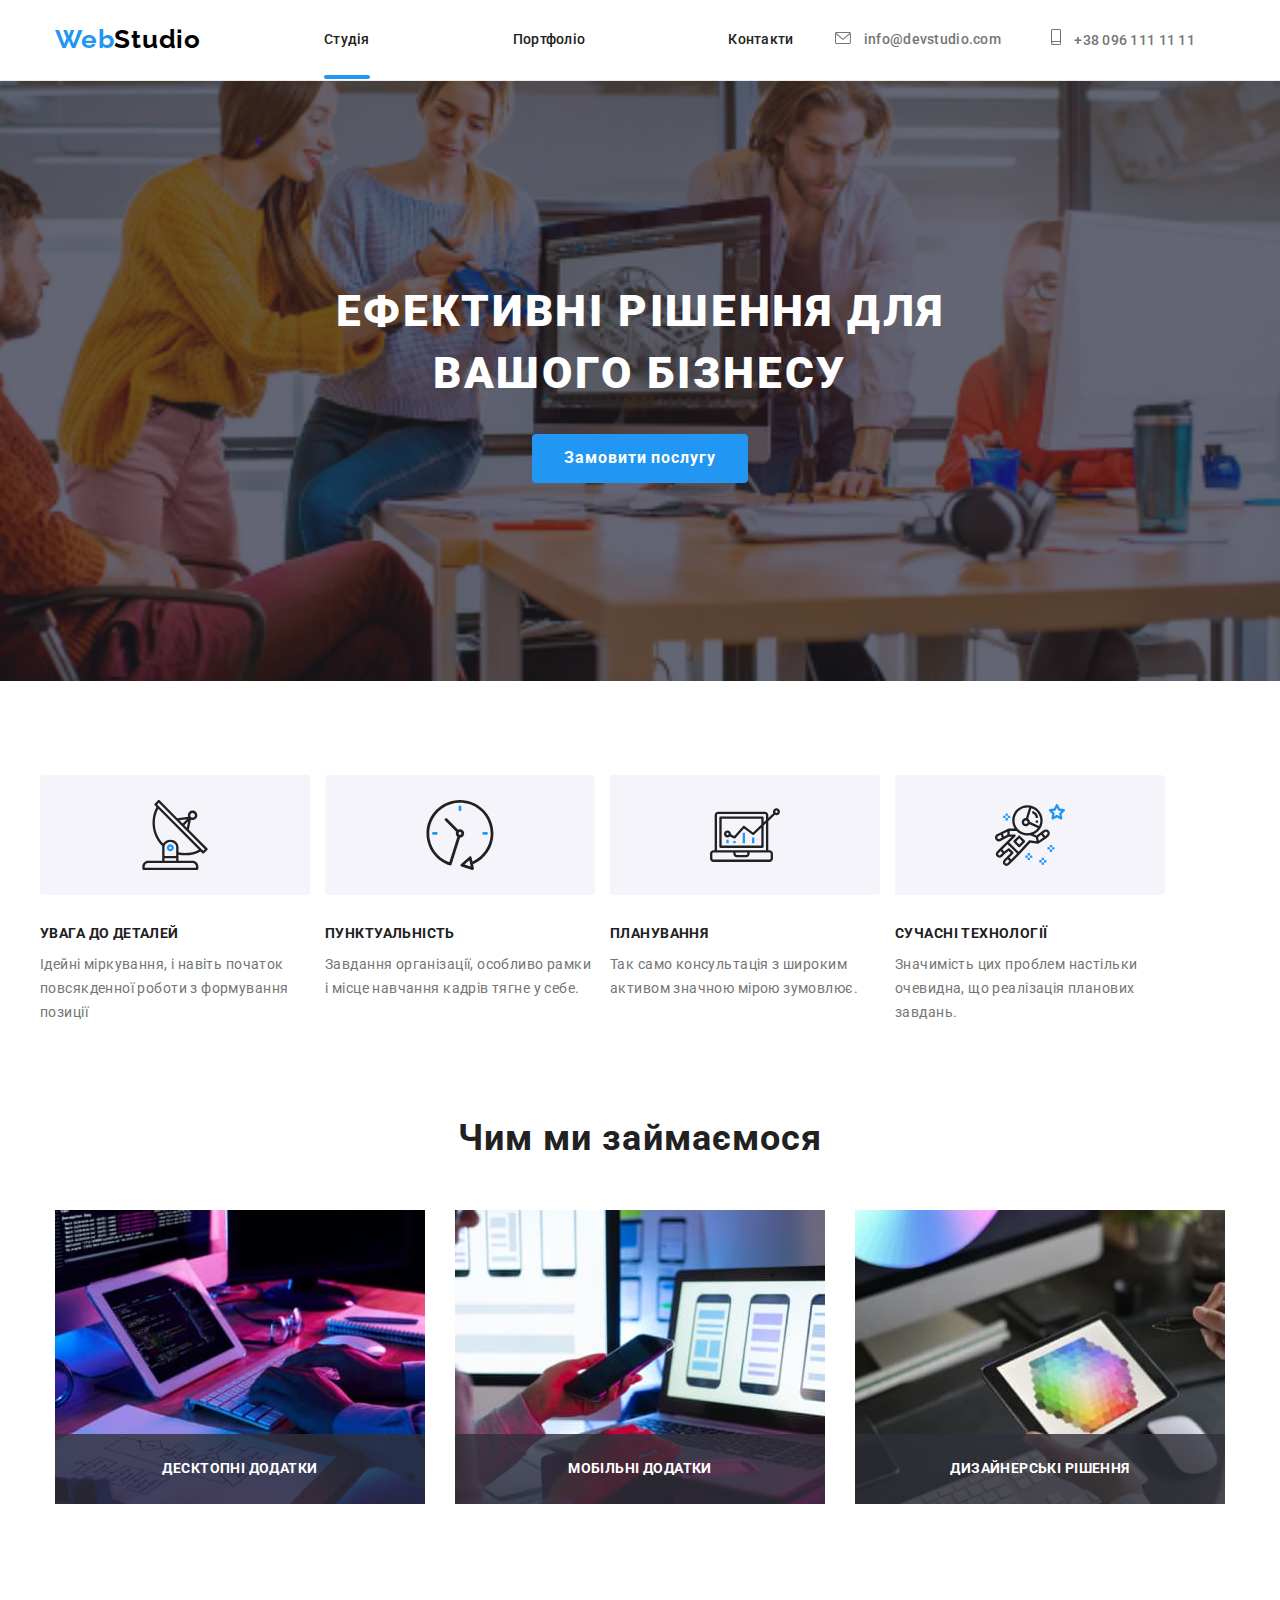
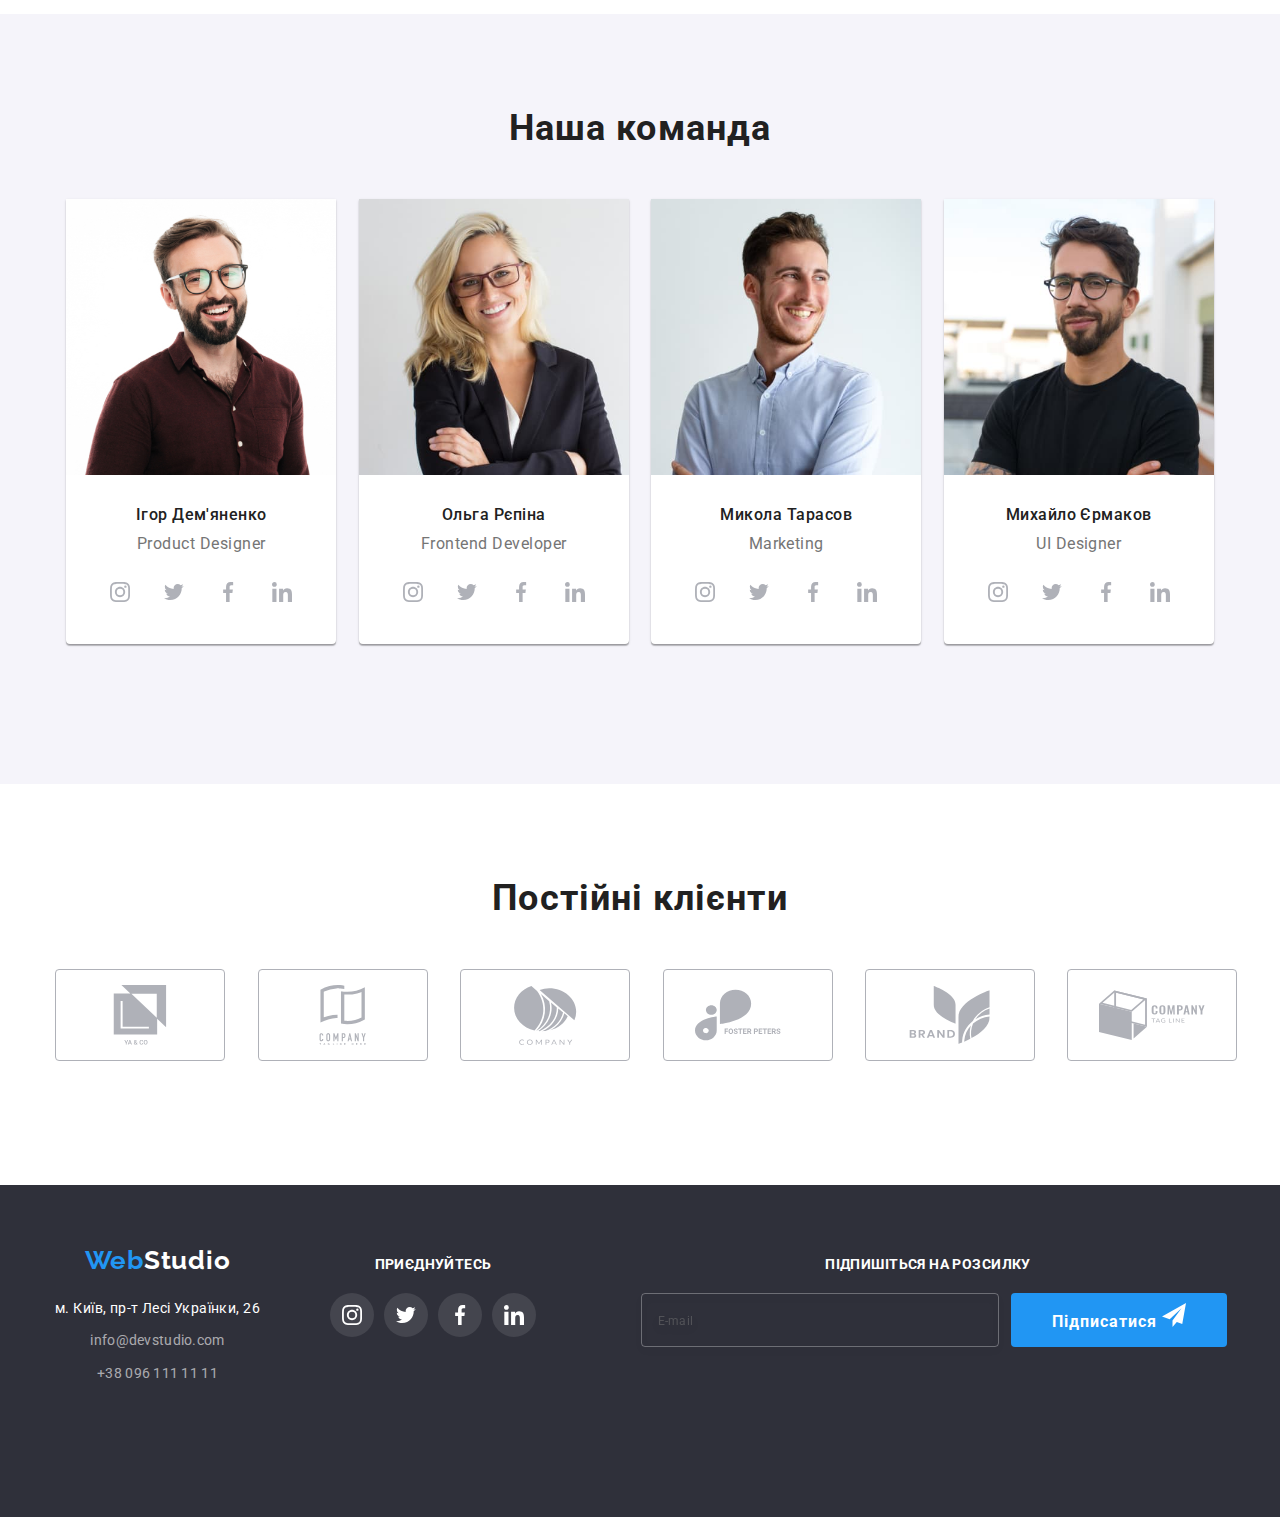
==== index.html @ b3949171 "edit main.scss" ====
<!DOCTYPE html>
<html lang="uk">

<head>

    <meta charset="UTF-8">
    <meta http-equiv="X-UA-Compatible" content="IE=edge">
    <meta name="viewport" content="width=device-width, initial-scale=1.0">
    <link rel="preconnect" href="https://fonts.googleapis.com">
    <link rel="preconnect" href="https://fonts.gstatic.com" crossorigin>
    <link
        href="https://fonts.googleapis.com/css2?family=Raleway:wght@700&family=Roboto:wght@400;500;700;900&display=swap"
        rel="stylesheet">
    <title>Document</title>
    <link rel="stylesheet"
        href="https://cdnjs.cloudflare.com/ajax/libs/modern-normalize/1.1.0/modern-normalize.min.css">
    <link rel="stylesheet" href="./css/main.min.css">
</head>

<body>
    <header class="header">
        <div class="container">
            <div class="header__container">
                <nav class="header__nav">
                    <a href="#" class="logo">Web<span class="logo__part">Studio</span></a>
                    <button type="button" 
                    class="menu-button" 
                    aria-expanded="false"
                    aria-controls="menu__container"
                    data-menu-button>
                        <svg 
                        width="40px"
                        height="40px"
                        aria-label="Перемикач мобільного меню"
                        >
                            <use class="icon-cross2" href="./images/icons.svg#icon-cross2"></use>
                            <use class="icon-menu" href="./images/icons.svg#icon-menu-icon"></use>
                        </svg>
                    </button>
                    <div class="menu__container" id="menu__container" data-menu>
                        <ul class="navigation">
                            <li class="navigation__item">
                                <a href="#" class="navigation__link current-link current ">Студія</a>
                            </li>
                            <li class="navigation__item">
                                <a href="./portfolio.html" class="navigation__link">Портфоліо</a>
                            </li>
                            <li class="navigation__item">
                                <a href="#" class="navigation__link">Контакти </a>
                            </li>
                        </ul>
                        <ul class="contacts list">
                            <li><a href="mailto:info@devstudio.com" class="contacts__item ">
                                    <svg class="envelope" width="16px" height="12px">
                                        <use href="./images/icons.svg#icon-envelope"></use>
                                    </svg>
                                    info@devstudio.com</a>
                            </li>
                            <li>
                                <a href="tel:+380961111111" class="contacts__item">
                                    <svg class="smartphone" width="10px" height="16px">
                                        <use href="./images/icons.svg#icon-smartphone"></use>
                                    </svg>
                                    +38 096 111 11 11</a></li>
                        </ul>
                        <ul class="mobile-network">
                            <li class="mobile-network__item">
                              <a href="#" class="mobile-network__link">Instagram</a
                              ><span class="mobile-network__line"></span>
                            </li>
                            <li class="mobile-network__item">
                              <a href="#" class="mobile-network__link">Twitter</a
                              ><span class="mobile-network__line"></span>
                            </li>
                            <li class="mobile-network__item">
                              <a href="#" class="mobile-network__link">Facebook</a
                              ><span class="mobile-network__line"></span>
                            </li>
                            <li class="mobile-network__item">
                              <a href="#" class="mobile-network__link">LinkedIn</a>
                            </li>
                          </ul>
        </div>
    </header>
    <main>
        <section class="hero">
            <div class="container">
                <div class="hero__container">
                    <h1 class="hero__title">Ефективні рішення для вашого бізнесу</h1>
                    <button type="button" class="button cursors" data-modal-open>Замовити послугу</button>
                </div>
            </div>
        </section>
        <section class="advantage">
            <div class="container">
                <h2 class="advantage__title">Наші переваги</h2>
                <ul class="advantage-list list ">
                    <li class="advantage-list__item">
                        <div class="advantage-list__card">
                            <svg class="advantage-list__icon" width="70px" height="70px">
                                <use href="./images/icons.svg#icon-antena"></use>
                            </svg>
                        </div>
                        <h3 class="advantage-list__title">Увага до деталей</h3>
                        <p class="advantage-list__text">Ідейні міркування, і навіть початок повсякденної роботи з формування
                            позиції</p>
                    </li>
                    <li class="advantage-list__item">
                        <div class="advantage-list__card">
                            <svg class="advantage-list__icon" width="70px" height="70px">
                                <use href="./images/icons.svg#icon-clock1"></use>
                            </svg>

                        </div>
                        <h3 class="advantage-list__title">Пунктуальність</h3>
                        <p class="advantage-list__text">Завдання організації, особливо рамки і місце навчання кадрів тягне у
                            себе.</p>
                    </li>
                    <li class="advantage-list__item">
                        <div class="advantage-list__card">
                            <svg class="advantage-list__icon" width="70px" height="70px">
                                <use href="./images/icons.svg#icon-computer"></use>
                            </svg>

                        </div>
                        <h3 class="advantage-list__title">Планування</h3>
                        <p class="advantage-list__text">Так само консультація з широким активом значною мірою зумовлює.</p>
                    </li>
                    <li class="advantage-list__item">
                        <div class="advantage-list__card">
                            <svg class="advantage-list__icon" width="70px" height="70px">
                                <use href="./images/icons.svg#icon-astronaut1"></use>
                            </svg>

                        </div>
                        <h3 class="advantage-list__title">Сучасні технології</h3>
                        <p class="advantage-list__text">Значимість цих проблем настільки очевидна, що реалізація планових
                            завдань.</p>
                    </li>
                </ul>
            </div>
        </section>
        <section class="activity">
            <div class="container">
                <h2 class="title">Чим ми займаємося</h2>
                <ul class="activity-list list">
                    <li class="activity-list__item">
                        <div class="activity-list__thumb">
                            <img src="./images/coding.jpg"
                                alt="Чоловік пише код, використовуючи планшет і портативну клавіатуру" width="370"
                                class="activity-list__image">
                            <div class="activity-list__description">
                                <p class="action-text">Десктопні додатки</p>
                            </div>
                        </div>
                    </li>

                    <li class="activity-list__item">
                        <div class="activity-list__thumb">
                            <img src="./images/monitor.jpg"
                                alt="Людина створює дизайн веб-сайту для смартфона на ноутбуці" width="370"
                                class="activity-list__image">
                            <div class="activity-list__description">
                                <p class="action-text">Мобільні додатки</p>
                            </div>
                        </div>
                    </li>
                    <li class="activity-list__item">
                        <div class="activity-list__thumb">
                            <img src="./images/rainbow.jpg"
                                alt="Людина використовує планшет та стилус, щоб вибрати колір з палітри" width="370"
                                class="activity-list__image">
                            <div class="activity-list__description">
                                <p class="action-text">Дизайнерські рішення</p>
                            </div>
                        </div>
                    </li>
                </ul>
            </div>
        </section>
    <section class="team">
        <div class="container">
            <h2 class="title">Наша команда</h2>
            <ul class="team-list list">
                <li class="team-list__card">
                    <!-- <picture>
                        <source srcset="./images/./images/team-img.jpg 1x">
                    </picture> -->
                    <img class="team-list__image" 
                    srcset="
                    ./images/team-img.jpg 450w,
                    ./images/team-img@2x.jpg 900w
                    " 
                    src="./images/team-img.jpg" 
                    alt="Усміхнений чоловік в окулярах" width="270"
                    sizes="(min-width: 1200px) 25vw, (min-width: 768px) 50vw, 100vw"
                   >
                    
                    <div class="team-list__info">
                        <h3 class="team-list__title">Ігор Дем'яненко</h3>
                        <p lang="en" class="team-list__text">Product Designer</p>
                        <ul class="team-socials list">
                            <li class="team-socials__item">
                                <a href="" class="team-socials__link">
                                    <svg class="team-socials__icon" width="20px" height="20px">
                                        <use href="./images/icons.svg#icon-instagram"></use>
                                    </svg>
                                </a></li>
                            <li class="team-socials__item">
                                <a href="" class="team-socials__link">
                                    <svg class="team-socials__icon" width="20px" height="20px">
                                        <use href="./images/icons.svg#icon-twitter"></use>
                                    </svg>
                                </a></li>
                            <li class="team-socials__item">
                                <a href="" class="team-socials__link">
                                    <svg class="team-socials__icon" width="20px" height="20px">
                                        <use href="./images/icons.svg#icon-facebook"></use>
                                    </svg>
                                </a></li>
                            <li class="team-socials__item">
                                <a href="" class="team-socials__link">
                                    <svg class="team-socials__icon" width="20px" height="20px">
                                        <use href="./images/icons.svg#icon-linkedin"></use>
                                    </svg>
                                </a></li>
                        </ul>
                    </div>
                </li>
                <li class="team-list__card">
                    <img 
                    srcset="
                    ./images/team-img2.jpg 450w,
                    ./images/team-img2@2x.jpg 900w
                    "
                     class="team-list__image" 
                     src="./images/team-img2.jpg" 
                     alt="Усміхнена жінка в окулярах" 
                     width="270"
                     sizes="(min-width: 1200px) 25vw, (min-width: 768px) 50vw, 100vw">
                    <div class="team-list__info">
                        <h3 class="team-list__title">Ольга Рєпіна</h3>
                        <p lang="en" class="team-list__text">Frontend Developer</p>
                        <ul class="team-socials list">
                            <li class="team-socials__item">
                                <a href="" class="team-socials__link">
                                    <svg class="team-socials__icon" width="20px" height="20px">
                                        <use href="./images/icons.svg#icon-instagram"></use>
                                    </svg>
                                </a></li>
                            <li class="team-socials__item">
                                <a href="" class="team-socials__link">
                                    <svg class="team-socials__icon" width="20px" height="20px">
                                        <use href="./images/icons.svg#icon-twitter"></use>
                                    </svg>
                                </a></li>
                            <li class="team-socials__item">
                                <a href="" class="team-socials__link">
                                    <svg class="team-socials__icon" width="20px" height="20px">
                                        <use href="./images/icons.svg#icon-facebook"></use>
                                    </svg>
                                </a></li>
                            <li class="team-socials__item">
                                <a href="" class="team-socials__link">
                                    <svg class="team-socials__icon" width="20px" height="20px">
                                        <use href="./images/icons.svg#icon-linkedin"></use>
                                    </svg>
                                </a></li>
                        </ul>
                    </div>
                </li>
                <li class="team-list__card">
                    <img 
                    srcset="
                    ./images/team-img3.jpg 450w,
                    ./images/team-img3@2x.jpg 900w
                    "
                     class="team-list__image" 
                     src="./images/team-img2.jpg" 
                     alt="Усміхнений чоловік дивиться 
                     праворуч"  width="270"
                     sizes="(min-width: 1200px) 25vw, (min-width: 768px) 50vw, 100vw"idth="270">
                    <div class="team-list__info">
                        <h3 class="team-list__title">Микола Тарасов</h3>
                        <p lang="en" class="team-list__text">Marketing</p>
                        <ul class="team-socials list">
                            <li class="team-socials__item">
                                <a href="" class="team-socials__link">
                                    <svg class="team-socials__icon" width="20px" height="20px">
                                        <use href="./images/icons.svg#icon-instagram"></use>
                                    </svg>
                                </a></li>
                            <li class="team-socials__item">
                                <a href="" class="team-socials__link">
                                    <svg class="team-socials__icon" width="20px" height="20px">
                                        <use href="./images/icons.svg#icon-twitter"></use>
                                    </svg>
                                </a></li>
                            <li class="team-socials__item">
                                <a href="" class="team-socials__link">
                                    <svg class="team-socials__icon" width="20px" height="20px">
                                        <use href="./images/icons.svg#icon-facebook"></use>
                                    </svg>
                                </a></li>
                            <li class="team-socials__item">
                                <a href="" class="team-socials__link">
                                    <svg class="team-socials__icon" width="20px" height="20px">
                                        <use href="./images/icons.svg#icon-linkedin"></use>
                                    </svg>
                                </a></li>
                        </ul>
                    </div>
                </li>
                <li class="team-list__card">
                    <img 
                    srcset="
                    ./images/team-img4.jpg 450w,
                    ./images/team-img4@2x.jpg 900w
                    "
                     class="team-list__image" 
                     src="./images/team-img2.jpg" 
                     alt="Чоловік в окулярах з легкою 
                     посмішкою"  width="270"
                     sizes="(min-width: 1200px) 25vw, (min-width: 768px) 50vw, 100vw"а обличчі" width="270">
                    <div class="team-list__info">
                        <h3 class="team-list__title">Михайло Єрмаков</h3>
                        <p lang="en" class="team-list__text">UI Designer</p>
                        <ul class="team-socials list">
                            <li class="team-socials__item">
                                <a href="" class="team-socials__link">
                                    <svg class="team-socials__icon" width="20px" height="20px">
                                        <use href="./images/icons.svg#icon-instagram"></use>
                                    </svg>
                                </a></li>
                            <li class="team-socials__item">
                                <a href="" class="team-socials__link">
                                    <svg class="team-socials__icon" width="20px" height="20px">
                                        <use href="./images/icons.svg#icon-twitter"></use>
                                    </svg>
                                </a></li>
                            <li class="team-socials__item">
                                <a href="" class="team-socials__link">
                                    <svg class="team-socials__icon" width="20px" height="20px">
                                        <use href="./images/icons.svg#icon-facebook"></use>
                                    </svg>
                                </a></li>
                            <li class="team-socials__item">
                                <a href="" class="team-socials__link">
                                    <svg class="team-socials__icon" width="20px" height="20px">
                                        <use href="./images/icons.svg#icon-linkedin"></use>
                                    </svg>
                                </a></li>
                        </ul>
                    </div>
                </li>
            </ul>
        </div>
    
    </section>
        <section class="clients">
            <div class="clients-container container">
                <h2 class="title">Постійні клієнти</h2>
                <ul class="clients-list list">
                    <li class="clients-list__item">
                        <a href="" class="clients-list__link">
                            <svg class="clients-list__icon" width="106px" height="60px">
                                <use href="./images/icons.svg#icon-yaco"></use>
                            </svg>
                        </a></li>
                    <li class="clients-list__item">
                        <a href="" class="clients-list__link">
                            <svg class="clients-list__icon" width="106px" height="60px">
                                <use href="./images/icons.svg#icon-taglineher"></use>
                            </svg>
                        </a></li>
                    <li class="clients-list__item">
                        <a href="" class="clients-list__link">
                            <svg class="clients-list__icon" width="106px" height="60px">
                                <use href="./images/icons.svg#icon-company"></use>
                            </svg>
                        </a></li>
                    <li class="clients-list__item">
                        <a href="" class="clients-list__link">
                            <svg class="clients-list__icon" width="106px" height="60px">
                                <use href="./images/icons.svg#icon-fosterpeters"></use>
                            </svg>
                        </a></li>
                    <li class="clients-list__item">
                        <a href="" class="clients-list__link">
                            <svg class="clients-list__icon" width="106px" height="60px">
                                <use href="./images/icons.svg#icon-brand"></use>
                            </svg>
                        </a></li>
                    <li class="clients-list__item">
                        <a href="" class="clients-list__link">
                            <svg class="clients-list__icon" width="106px" height="60px">
                                <use href="./images/icons.svg#icon-tagline"></use>
                            </svg>
                        </a></li>
                </ul>
            </div>
        </section>
    </main>
    <footer class="footer">
        <div class="footer__container container">
            <div class="footer__navigation">
                <a href="#" class="logo footer__logo">Web<span class="logo-part footer__logo-part">Studio</span></a>
                <address>
                    <ul class="footer__list list">
                        <li class="footer__nav">
                            <a href="https://goo.gl/maps/Ni8b5LG6es7MUAs99" class="footer__map">м. Київ, пр-т Лесі Українки,
                                26</a>
                        </li>
                        <li class="footer__nav">
                            <a href="mailto:info@devstudio.com" class="contacts__item">info@devstudio.com</a>
                        </li>
                        <li class="footer__nav">
                            <a href="tel:+380961111111" class="contacts__item">+38 096 111 11 11</a>
                        </li>
                    </ul>
                </address>
            </div>
            <div class="footer-socials">
                <p class=" footer-socials__action-text action-text">Приєднуйтесь</p>
                <ul class="socials list">
                    <li class="socials__item">
                        <a href="" class="socials__link">
                            <svg class="socials__icon" width="20px" height="20px">
                                <use href="./images/icons.svg#icon-instagram"></use>
                            </svg>
                        </a></li>
                    <li class="socials__item"><a href="" class="socials__link">
                            <svg class="socials__icon" width="20px" height="20px">
                                <use href="./images/icons.svg#icon-twitter"></use>
                            </svg>
                        </a></li>
                    <li class="socials__item"><a href="" class="socials__link">
                            <svg class="socials__icon" width="20px" height="20px">
                                <use href="./images/icons.svg#icon-facebook"></use>
                            </svg>
                        </a></li>
                    <li class="socials__item"><a href="" class="socials__link">
                            <svg class="socials__icon" width="20px" height="20px">
                                <use href="./images/icons.svg#icon-linkedin"></use>
                            </svg>
                        </a>
                    </li>
                </ul>
            </div>
            <div class="footer-form">
                <p class="footer-socials__action-text action-text">Підпишіться на розсилку</p>
                <form class="form-container">
                    <label for="form-container__email" class="form-container__label"></label>
                    <input type="email" class="form-container__input" id="footer-form-email" placeholder="E-mail"
                        width="358px" height="50px">
                    <button class="form-container__button button" type="submit">Підписатися
                        <svg class="form-container__icon" width="24px" height="24px">
                            <use href="./images/icons.svg#icon-send"></use>
                        </svg>
                    </button>
            </div>
            </form>
        </div>
    </footer>
    <div class="backdrop is-hidden" data-modal>
        <div class="modal">
            <h2 class="modal__title">Залиште свої дані, ми вам передзвонимо</h2>
            <form class="contact-form" name="contact-form">
                <label class="contact-form__label" for="user-name" autocomplete="on">Імʼя</label>
                <div class="contact-form__element">
                    <input class="contact-form__input" name="user-name" id="user-name" autofocus />
                    <svg class="contact-form__icon" width="18px" height="18px">
                        <use href="./images/icons.svg#icon-person"></use>
                    </svg>
                </div>
                <label class="contact-form__label" for="tel" autocomplete="on">Телефон</label>
                <div class="contact-form__element">
                    <input class="contact-form__input" type="tel" name="tel" id="tel" />
                    <svg class="contact-form__icon" width="18px" height="18px">
                        <use href="./images/icons.svg#icon-phone"></use>
                    </svg>
                </div>
                <label class="contact-form__label" for="email" autocomplete="on">Пошта</label>
                <div class="contact-form__element">
                    <input class="contact-form__input" type="email" name="email" id="email" />
                    <svg class="contact-form__icon" width="18px" height="18px">
                        <use href="./images/icons.svg#icon-email"></use>
                    </svg>
                </div>
                <div class="contact-form__element">
                    <label class="contact-form__label" for="user-comment">Коментар</label>
                    <textarea class="contact-form__comment" name="user-comment" id="user-comment"
                        placeholder="Введіть текст"></textarea>
                </div>
                <div class="checkbox">
                    <label for="policy" class="checkbox__label">
                        <input id="policy" type="checkbox" class="checkbox__input" name="terms-checkbox">
                        <span class="checkbox__icon"></span>

                        <p>Погоджуюся з розсилкою та приймаю
                            <a class="checkbox__text" href="#">Умови договору</a>
                        </p>
                    </label>
                </div>
                <button class="contact-form__button" type="submit">Відправити</button>
            </form>
            <button type="button" class="modal__button" data-modal-close>
                <svg class="cross" width="11px" height="11px">
                    <use href="./images/icons.svg#icon-cross"></use>
                </svg>
            </button>
        </div>
    </div>
    <script src="./js/modal.js"></script>
    <script defer src="js/mobile-menu.js"></script>
</body>

</html>
---- css/main.min.css ----
.cardset,.filter,.footer__list,.footer__navigation,.clients-list,.socials,.team-socials,.team-list__card,.advantage-list,.contacts,.navigation{list-style:none;padding:0px;margin:0px}.portfolio-content__title,.advantage__title{position:absolute;display:none;white-space:nowrap;width:1px;height:1px;overflow:hidden;border:0;padding:0;clip:rect(0);-webkit-clip-path:inset(50%);clip-path:inset(50%);margin:-1px}.current-link::after{content:"";display:block;position:absolute;width:100%;left:0;bottom:0px;height:4px;background-color:#2196f3;border-radius:2px}@media screen and (max-width: 767px){.current-link::after{display:none}}.current-link{position:relative}.current{color:#2196f3}.is-hidden{opacity:0;visibility:hidden;pointer-events:none}::-webkit-input-placeholder{font-weight:400;font-size:12px;line-height:1.16;letter-spacing:.01em;color:rgba(117,117,117,.5)}::-moz-placeholder{font-weight:400;font-size:12px;line-height:1.16;letter-spacing:.01em;color:rgba(117,117,117,.5)}:-ms-input-placeholder{font-weight:400;font-size:12px;line-height:1.16;letter-spacing:.01em;color:rgba(117,117,117,.5)}::-ms-input-placeholder{font-weight:400;font-size:12px;line-height:1.16;letter-spacing:.01em;color:rgba(117,117,117,.5)}::placeholder{font-weight:400;font-size:12px;line-height:1.16;letter-spacing:.01em;color:rgba(117,117,117,.5)}html{-webkit-box-sizing:border-box;box-sizing:border-box}*,* ::before,* ::after{-webkit-box-sizing:inherit;box-sizing:inherit}body{color:#757575;background-color:#fff;font-family:"Roboto"}.container{margin-right:auto;margin-left:auto;padding-right:15px;padding-left:15px}@media screen and (min-width: 480px){.container{width:480px}}@media(min-width: 768px){.container{width:768px}}@media(min-width: 1200px){.container{width:1200px}}img{display:block;max-width:100%;height:auto}.title{margin-top:0;margin-bottom:50px;text-align:center;color:#212121;font-weight:700;font-size:28px;line-height:1.17;letter-spacing:.03em}@media screen and (min-width: 1200px){.title{font-size:36px;line-height:1.16}}.action-text{text-transform:uppercase;margin-top:0;margin-bottom:0;color:#fff;font-weight:700;font-size:14px;line-height:1.14;letter-spacing:.03em}@media screen and (max-width: 1199px){.action-text{text-align:center}}.button{display:inline-block;border-radius:4px;padding:10px 32px;min-width:216px;color:#fff;background-color:#2196f3;border:0;font-family:"Roboto";font-weight:700;font-size:16px;line-height:1.8;letter-spacing:.06em;-webkit-transition-property:background-color,-webkit-box-shadow;transition-property:background-color,-webkit-box-shadow;transition-property:background-color,box-shadow;transition-property:background-color,box-shadow,-webkit-box-shadow;-webkit-transition-duration:250ms;transition-duration:250ms;-webkit-transition-timing-function:cubic-bezier(0.4, 0, 0.2, 1);transition-timing-function:cubic-bezier(0.4, 0, 0.2, 1)}.button:hover,.button:focus{background-color:#188ce8;border:0;-webkit-box-shadow:0px 4px 4px rgba(0,0,0,.15);box-shadow:0px 4px 4px rgba(0,0,0,.15)}.filter__button{display:inline-block;color:#212121;background-color:#f5f4fa;border:0;font-family:"Roboto";font-weight:500;font-size:16px;line-height:1.6;letter-spacing:.03em;border-radius:4px;padding:6px 22px;text-align:center;margin-top:0;-webkit-transition-property:color,background-color,-webkit-box-shadow;transition-property:color,background-color,-webkit-box-shadow;transition-property:color,background-color,box-shadow;transition-property:color,background-color,box-shadow,-webkit-box-shadow;-webkit-transition-duration:250ms;transition-duration:250ms;-webkit-transition-timing-function:cubic-bezier(0.4, 0, 0.2, 1);transition-timing-function:cubic-bezier(0.4, 0, 0.2, 1)}.filter__button:first-child{display:inline-block;padding:6px 25px}.filter__button:hover,.filter__button:focus{color:#fff;background-color:#2196f3;-webkit-box-shadow:0px 3px 1px rgba(0,0,0,.1),0px 1px 2px rgba(0,0,0,.08),0px 2px 2px rgba(0,0,0,.12);box-shadow:0px 3px 1px rgba(0,0,0,.1),0px 1px 2px rgba(0,0,0,.08),0px 2px 2px rgba(0,0,0,.12)}.menu-button{position:absolute;top:10px;right:15px;display:-webkit-inline-box;display:-ms-inline-flexbox;display:inline-flex;padding:0;margin:0;background-color:rgba(0,0,0,0);border:none;z-index:2}@media screen and (min-width: 768px){.menu-button{display:none}}.menu-button .icon-cross2{display:none}.menu-button.is-open .icon-cross2{display:block}.menu-button.is-open .icon-menu{display:none}.logo{-ms-flex-negative:0;flex-shrink:0;color:#2196f3;text-decoration:none;font-family:"Raleway";font-weight:700;font-size:26px;line-height:1.2;letter-spacing:.03em}.logo__part{color:#000}.header{margin-top:0;position:relative;border-bottom:1px solid #ececec;background-color:#fff}.header__container{display:-webkit-box;display:-ms-flexbox;display:flex;margin-top:0;height:80px;-webkit-box-align:center;-ms-flex-align:center;align-items:center;margin-left:auto;padding-top:24px;padding-bottom:25px;-webkit-box-pack:justify;-ms-flex-pack:justify;justify-content:space-between}@media screen and (max-width: 480px){.header__container{height:60px}}.header__nav{display:-webkit-box;display:-ms-flexbox;display:flex;margin-top:0;-webkit-box-align:center;-ms-flex-align:center;align-items:center;-webkit-box-flex:1;-ms-flex-positive:1;flex-grow:1;gap:93px}.menu__container{background-color:#fff;min-height:796px;width:100%;padding-top:55px;padding-right:30px;padding-bottom:55px;padding-left:30px}.menu__container.is-open{display:block}@media screen and (max-width: 767px){.menu__container{display:none;position:absolute;top:0;right:0}}@media screen and (min-width: 768px){.menu__container{display:-webkit-box;display:-ms-flexbox;display:flex;-webkit-box-flex:1;-ms-flex-positive:1;flex-grow:1;background-color:rgba(0,0,0,0)}}.navigation{display:-webkit-box;display:-ms-flexbox;display:flex;margin-top:0;-webkit-box-align:center;-ms-flex-align:center;align-items:center;-webkit-box-flex:1;-ms-flex-positive:1;flex-grow:1;gap:93px}@media screen and (max-width: 767px){.navigation{display:block}}.navigation__item{display:-webkit-box;display:-ms-flexbox;display:flex;-webkit-box-align:center;-ms-flex-align:center;align-items:center;-webkit-box-pack:center;-ms-flex-pack:center;justify-content:center}.navigation__item:not(:last-child){margin-right:50px}@media screen and (max-width: 767px){.navigation__item{display:block;-webkit-box-pack:left;-ms-flex-pack:left;justify-content:left;margin-bottom:32px}}@media screen and (max-width: 767px){.navigation__item:last-child{margin-bottom:302px}}.navigation__link{padding-top:32px;padding-bottom:32px;color:#212121;font-weight:500;font-size:14px;line-height:1.1;letter-spacing:.02em;text-decoration:none;-webkit-transition:color 250ms cubic-bezier(0.4, 0, 0.2, 1);transition:color 250ms cubic-bezier(0.4, 0, 0.2, 1)}.navigation__link:hover,.navigation__link:focus{color:#2196f3}@media screen and (max-width: 767px){.navigation__link{font-size:40px;line-height:1.175;margin-bottom:32px;padding:0}}@media screen and (max-width: 767px){.navigation__link.current{color:#2196f3}}@media screen and (max-width: 767px){.navigation__link :last-child{margin-bottom:306px}}.contacts{display:block;padding:0;margin:0}@media screen and (min-width: 1200px){.contacts{display:-webkit-box;display:-ms-flexbox;display:flex;-webkit-box-align:center;-ms-flex-align:center;align-items:center;gap:50px}}.contacts__item{color:#757575;font-weight:500;font-size:14px;font-style:normal;line-height:1.1;letter-spacing:.02em;text-decoration:none;-webkit-transition:color 250ms cubic-bezier(0.4, 0, 0.2, 1);transition:color 250ms cubic-bezier(0.4, 0, 0.2, 1)}@media screen and (max-width: 767px){.contacts__item{font-size:34px;line-height:1.16;-webkit-box-pack:left;-ms-flex-pack:left;justify-content:left;margin-bottom:30px}}.contacts__item:hover,.contacts__item:focus{color:#2196f3}.contacts__item:hover .smartphone{fill:#2196f3}.contacts__item:focus .smartphone{fill:#2196f3}.envelope{margin-right:10px;fill:#757575;-webkit-transition:fill 250ms cubic-bezier(0.4, 0, 0.2, 1);transition:fill 250ms cubic-bezier(0.4, 0, 0.2, 1)}.contacts:hover .envelope{fill:#2196f3}.contacts:focus .envelope{fill:#2196f3}@media screen and (max-width: 767px){.envelope{display:none}}.smartphone{margin-right:10px;fill:#757575;-webkit-transition:fill 250ms cubic-bezier(0.4, 0, 0.2, 1);transition:fill 250ms cubic-bezier(0.4, 0, 0.2, 1)}@media screen and (max-width: 767px){.smartphone{display:none}}.mobile-network{display:-webkit-box;display:-ms-flexbox;display:flex}@media screen and (min-width: 768px){.mobile-network{display:none}}.mobile-network__item{display:-webkit-box;display:-ms-flexbox;display:flex;-webkit-box-pack:center;-ms-flex-pack:center;justify-content:center;-webkit-box-align:center;-ms-flex-align:center;align-items:center}.mobile-network__link{text-decoration:none;font-family:inherit;color:inherit;display:block;-webkit-transition-property:color;transition-property:color;-webkit-transition-duration:250ms;transition-duration:250ms;-webkit-transition-timing-function:cubic-bezier(0.4, 0, 0.2, 1);transition-timing-function:cubic-bezier(0.4, 0, 0.2, 1);font-weight:400;font-size:12px;line-height:1.222;letter-spacing:.02em;text-align:start;text-transform:none;color:#2196f3}.mobile-network__link:hover,.mobile-network__link:focus{color:#2196f3}.mobile-network__link:hover,.mobile-network__link:focus{color:#2196f3}.mobile-network__line{width:22px;height:0;border-width:1px;border-style:solid;border-color:rgba(33,33,33,.2);border-radius:0;-webkit-transform:rotate(90deg);transform:rotate(90deg)}.hero{padding:0px;background-color:#2f303a;background-image:-webkit-gradient(linear, left top, left bottom, from(rgba(47, 48, 58, 0.4)), to(rgba(47, 48, 58, 0.4))),url(../../images/header-img.jpg);background-image:linear-gradient(rgba(47, 48, 58, 0.4), rgba(47, 48, 58, 0.4)),url(../../images/header-img.jpg);background-repeat:no-repeat;background-position:center;height:400px;max-width:480px;margin-left:auto;margin-right:auto;background-size:cover;padding-top:118px;padding-bottom:198px}@media screen and (min-width: 768px){.hero{max-width:768px}}@media screen and (min-width: 1200px){.hero{height:600px;max-width:1600px;padding-top:200px;padding-bottom:280px}}@media(min-device-pixel-ratio: 2),(-webkit-min-device-pixel-ratio: 2),(min-resolution: 192dpi),(min-resolution: 2dppx){.hero{background-image:url(../../images/header-img2x.jpg)}}.hero .hero__container{-webkit-box-align:center;-ms-flex-align:center;align-items:center;-webkit-box-pack:center;-ms-flex-pack:center;justify-content:center;text-align:center}.hero .hero__title{margin:0 auto;margin-bottom:30px;margin-top:0px;max-width:360px;color:#fff;font-weight:900;font-size:26px;line-height:1.6;letter-spacing:.06em;text-transform:uppercase;text-align:center}@media screen and (min-width: 768px){.hero .hero__title{font-size:26px;line-height:1.6}}@media screen and (min-width: 1200px){.hero .hero__title{font-size:44px;line-height:1.4;max-width:696px}}.advantage{padding-top:94px;padding-bottom:94px;background-color:#fff}.advantage-list{margin-top:0;font-size:14px;line-height:24px;letter-spacing:.03em}@media screen and (min-width: 768px){.advantage-list{display:-webkit-box;display:-ms-flexbox;display:flex;-ms-flex-wrap:wrap;flex-wrap:wrap}}@media screen and (min-width: 1200px){.advantage-list{-ms-flex-wrap:nowrap;flex-wrap:nowrap}}.advantage-list__item{width:calc((100% - 0px)/1);margin-left:-15px;margin-bottom:30px}.advantage-list__item:last-child{margin-right:0;margin-bottom:0px}@media screen and (min-width: 768px){.advantage-list__item{width:calc((100% - 60px)/2);margin-right:30px}.advantage-list__item:last-child{margin-right:0px}}@media screen and (min-width: 1200px){.advantage-list__item{width:calc((100% - 90px)/4);margin-bottom:0px}}.advantage-list__card{background-color:#f5f4fa;display:-webkit-box;display:-ms-flexbox;display:flex;width:450px;height:120px;border-radius:4px;-webkit-box-pack:center;-ms-flex-pack:center;justify-content:center;-webkit-box-align:center;-ms-flex-align:center;align-items:center;margin-top:0;margin-bottom:30px}@media screen and (min-width: 768px){.advantage-list__card{width:354px}}@media screen and (min-width: 1200px){.advantage-list__card{width:270px}}.advantage-list__title{margin-top:0;margin-bottom:10px;font-weight:700;font-size:14px;line-height:1.2;letter-spacing:.03em;color:#212121;text-transform:uppercase;text-align:center}@media screen and (min-width: 768px){.advantage-list__title{text-align:left}}.advantage-list__text{margin-top:0;margin-bottom:0;width:100%}.activity{padding-bottom:94px;background-color:#fff}@media screen and (max-width: 1199px){.activity{display:none}}.activity-list{display:-webkit-box;display:-ms-flexbox;display:flex;padding:0px;-webkit-box-pack:justify;-ms-flex-pack:justify;justify-content:space-between}.activity-list__item{width:370px;display:block;max-width:100%;height:auto;margin-right:30px}.activity-list__item:last-child{margin-right:0}.activity-list__image{display:block;max-width:100%;height:auto}.activity-list__description{position:absolute;bottom:0;left:0;width:100%;height:70px;background-color:rgba(47,48,58,.8);display:-webkit-box;display:-ms-flexbox;display:flex;-webkit-box-align:center;-ms-flex-align:center;align-items:center;-webkit-box-pack:center;-ms-flex-pack:center;justify-content:center}.activity-list__thumb{position:relative;left:0}.team{padding-bottom:94px;padding-top:94px;background-color:#f5f4fa}.team-list{padding:0px}@media screen and (min-width: 768px){.team-list{display:-webkit-box;display:-ms-flexbox;display:flex;-ms-flex-wrap:wrap;flex-wrap:wrap}}@media screen and (min-width: 1200px){.team-list{-webkit-box-pack:justify;-ms-flex-pack:justify;justify-content:space-between}}.team-list__card{width:100%;height:auto;background-color:#fff;font-size:16px;line-height:1.2;letter-spacing:.03em;border-radius:0px 0px 4px 4px;-webkit-box-shadow:0px 1px 3px rgba(0,0,0,.12),0px 1px 1px rgba(0,0,0,.14),0px 2px 1px rgba(0,0,0,.2);box-shadow:0px 1px 3px rgba(0,0,0,.12),0px 1px 1px rgba(0,0,0,.14),0px 2px 1px rgba(0,0,0,.2);margin-left:auto;margin-right:auto;margin-bottom:30px}@media screen and (min-width: 768px){.team-list__card{width:calc((100% - 60px)/2)}}@media screen and (min-width: 768px){.team-list__card{width:calc((100% - 90px)/4)}}.team-list__image{display:block;width:100%;height:auto;margin:0 auto}.team-list__info{padding-top:30px;padding-bottom:30px}.team-list__title{margin-top:0px;margin-bottom:10px;text-align:center;font-weight:500;font-size:16px;line-height:1.2;color:#212121}.team-list__text{margin-top:0;margin-bottom:16px;text-align:center}.team-socials{display:-webkit-box;display:-ms-flexbox;display:flex;-webkit-box-pack:center;-ms-flex-pack:center;justify-content:center;gap:10px}.team-socials__link{display:-webkit-box;display:-ms-flexbox;display:flex;-webkit-box-align:center;-ms-flex-align:center;align-items:center;-webkit-box-pack:center;-ms-flex-pack:center;justify-content:center;width:44px;height:44px;background-color:#fff;border-radius:50%;-webkit-transition-property:background-color;transition-property:background-color;-webkit-transition-duration:250ms;transition-duration:250ms;-webkit-transition-timing-function:cubic-bezier(0.4, 0, 0.2, 1);transition-timing-function:cubic-bezier(0.4, 0, 0.2, 1)}.team-socials__link:hover,.team-socials__link:focus{background-color:#2196f3}.team-socials__icon{fill:#afb1b8;-webkit-transition-property:fill;transition-property:fill;-webkit-transition-duration:250ms;transition-duration:250ms;-webkit-transition-timing-function:cubic-bezier(0.4, 0, 0.2, 1);transition-timing-function:cubic-bezier(0.4, 0, 0.2, 1)}.team-socials__link:hover .team-socials__icon{fill:#fff}.team-socials__link:focus .team-socials__icon{fill:#fff}.socials{display:-webkit-box;display:-ms-flexbox;display:flex;-webkit-box-pack:center;-ms-flex-pack:center;justify-content:center;gap:10px}.socials__link{display:-webkit-box;display:-ms-flexbox;display:flex;-webkit-box-align:center;-ms-flex-align:center;align-items:center;-webkit-box-pack:center;-ms-flex-pack:center;justify-content:center;width:44px;height:44px;background-color:rgba(255,255,255,.1);border-radius:50%;-webkit-transition:background-color 250ms cubic-bezier(0.4, 0, 0.2, 1);transition:background-color 250ms cubic-bezier(0.4, 0, 0.2, 1)}.socials__link:hover,.socials__link:focus{background-color:#2196f3}.socials__icon{fill:#fff}.clients{padding-top:94px;padding-bottom:94px}.clients-container{margin-left:auto;margin-right:auto}.clients-list{display:-webkit-box;display:-ms-flexbox;display:flex;gap:30px;-webkit-box-pack:center;-ms-flex-pack:center;justify-content:center;-ms-flex-wrap:wrap;flex-wrap:wrap;padding:0;margin:0;margin-right:-15px}.clients-list__item{width:calc((100% - 30px)/2);height:92px;margin-bottom:30px;margin-right:0}@media screen and (min-width: 768px){.clients-list__item{width:calc((100% - 60px)/3)}}@media screen and (min-width: 1200px){.clients-list__item{width:calc((100% - 150px)/6)}}.clients-list__link{display:-webkit-box;display:-ms-flexbox;display:flex;width:170px;height:92px;border:1px solid #afb1b8;border-radius:4px;-webkit-box-align:center;-ms-flex-align:center;align-items:center;-webkit-box-pack:center;-ms-flex-pack:center;justify-content:center;fill:#afb1b8;-webkit-transition-property:border;transition-property:border;-webkit-transition-duration:250ms;transition-duration:250ms;-webkit-transition-timing-function:cubic-bezier(0.4, 0, 0.2, 1);transition-timing-function:cubic-bezier(0.4, 0, 0.2, 1)}.clients-list__link:hover,.clients-list__link:focus{border:1px solid #2196f3}.clients-list__icon{fill:#afb1b8;-webkit-transition:fill 5050ms cubic-bezier(0.4, 0, 0.2, 1);transition:fill 5050ms cubic-bezier(0.4, 0, 0.2, 1)}.clients-list__link:hover .clients-list__icon{fill:#2196f3}.clients-list__link:focus .clients-list__icon{fill:#2196f3}.footer__container{text-align:center;margin-bottom:60px}@media screen and (min-width: 1200px){.footer__container{display:-webkit-box;display:-ms-flexbox;display:flex;-webkit-box-align:baseline;-ms-flex-align:baseline;align-items:baseline;-webkit-box-pack:justify;-ms-flex-pack:justify;justify-content:space-between}}.footer{padding-top:60px;padding-bottom:60px;background-color:#2f303a}.footer .contacts__item{color:rgba(255,255,255,.6);font-weight:400;font-size:14px;font-style:normal;line-height:1.71;letter-spacing:.02em;text-decoration:none;-webkit-transition:color 250ms cubic-bezier(0.4, 0, 0.2, 1);transition:color 250ms cubic-bezier(0.4, 0, 0.2, 1)}.footer-socials{margin-bottom:60px}.footer__navigation{margin-bottom:60px}@media screen and (min-width: 768px){.footer__navigation{margin-right:70px;margin-bottom:0}}.footer__logo{margin-top:0;font-family:"Raleway";font-weight:700;font-size:26px;line-height:1.2;letter-spacing:.03em;text-decoration:none}@media screen and (max-width: 1199px){.footer__logo{text-align:center}}.footer__logo-part{color:#fff;margin-bottom:20px}.footer__list{margin-top:20px}.footer__nav{margin-top:0}.footer__nav:not(:last-child){margin-bottom:9px;white-space:nowrap}@media screen and (max-width: 480px){.footer__nav{-webkit-box-pack:center;-ms-flex-pack:center;justify-content:center}}.footer__map{color:#fff;text-decoration:none;font-style:normal;font-style:normal;font-size:14px;line-height:1.7;letter-spacing:.03em;text-decoration:none;-webkit-transition-property:color;transition-property:color;-webkit-transition-duration:250ms;transition-duration:250ms;-webkit-transition-timing-function:cubic-bezier(0.4, 0, 0.2, 1);transition-timing-function:cubic-bezier(0.4, 0, 0.2, 1);text-align:center}.footer__map:hover,.footer__map:focus{color:#2196f3}.footer-socials__action-text{margin-bottom:20px}@media screen and (max-width: 480px){.footer-socials__action-text{text-align:center}}.footer-form{padding-left:93px}@media screen and (max-width: 1199px){.footer-form{padding-left:0}}.form-container{display:block}@media screen and (min-width: 1200px){.form-container{display:-webkit-box;display:-ms-flexbox;display:flex;gap:12px}}.form-container__input{border:1px solid rgba(255,255,255,.3);-webkit-filter:drop-shadow(0px 4px 4px rgba(0, 0, 0, 0.15));filter:drop-shadow(0px 4px 4px rgba(0, 0, 0, 0.15));border-radius:4px;background-color:rgba(0,0,0,0);padding:15px 16px;width:358px}@media screen and (max-width: 1199px){.form-container__input{width:100%;margin-bottom:20px}}.form-container__input ::-webkit-input-placeholder{color:var(--placeholder-color);font-weight:400;font-size:16px;line-height:20px}.form-container__input ::-moz-placeholder{color:var(--placeholder-color);font-weight:400;font-size:16px;line-height:20px}.form-container__input :-ms-input-placeholder{color:var(--placeholder-color);font-weight:400;font-size:16px;line-height:20px}.form-container__input ::-ms-input-placeholder{color:var(--placeholder-color);font-weight:400;font-size:16px;line-height:20px}.form-container__input ::placeholder{color:var(--placeholder-color);font-weight:400;font-size:16px;line-height:20px}.form-container__input:not(:-moz-placeholder-shown){color:var(--secondary-bcg-color)}.form-container__input:not(:-ms-input-placeholder){color:var(--secondary-bcg-color)}.form-container__input:not(:placeholder-shown){color:var(--secondary-bcg-color)}.form-container__button .button{display:-webkit-box;display:-ms-flexbox;display:flex;-webkit-box-pack:center;-ms-flex-pack:center;justify-content:center;-webkit-box-align:center;-ms-flex-align:center;align-items:center;gap:12px;padding:10px 28px;position:relative;font-weight:700;font-size:16px;line-height:1.875;letter-spacing:.06em;color:#2196f3}@media screen and (max-width: 1199px){.form-container__button .button{display:block;margin-right:0;margin-left:0}}.backdrop{position:fixed;top:0;left:0;width:100%;height:100%;background-color:rgba(0,0,0,.2);opacity:1;-webkit-transition:opacity 250ms cubic-bezier(0.4, 0, 0.2, 1),visibility 250ms cubic-bezier(0.4, 0, 0.2, 1),background-color 250ms cubic-bezier(0.4, 0, 0.2, 1);transition:opacity 250ms cubic-bezier(0.4, 0, 0.2, 1),visibility 250ms cubic-bezier(0.4, 0, 0.2, 1),background-color 250ms cubic-bezier(0.4, 0, 0.2, 1)}.modal{position:absolute;min-width:528px;min-height:581px;padding:40px;top:50%;left:50%;border-radius:4px;opacity:1;-webkit-transform:translate(-50%, -50%) scale(1);transform:translate(-50%, -50%) scale(1);background-color:#fff;-webkit-transition-property:-webkit-transform;transition-property:-webkit-transform;transition-property:transform;transition-property:transform, -webkit-transform;-webkit-transition-duration:250ms;transition-duration:250ms;-webkit-transition-timing-function:cubic-bezier(0.4, 0, 0.2, 1);transition-timing-function:cubic-bezier(0.4, 0, 0.2, 1)}.backdrop.is-hidden .modal{-webkit-transform:translate(-50%, -50%) scale(1.1);transform:translate(-50%, -50%) scale(1.1)}.modal__title{margin-top:0;margin-bottom:12px;font-weight:700;font-size:20px;line-height:1.15;text-align:center;letter-spacing:.03em;color:#212121}.modal__button{right:0;position:absolute;top:8px;right:8px;width:30px;height:30px;padding:9px 10px;border-radius:50%;border:1px solid rgba(0,0,0,.1);background-color:#fff;cursor:pointer}.modal__button:hover>.cross{fill:#2196f3;outline:none}.cross{-webkit-transform:translate(-50%, -50%);transform:translate(-50%, -50%);position:absolute;fill:#000;-webkit-transition:fill 250ms cubic-bezier(0.4, 0, 0.2, 1);transition:fill 250ms cubic-bezier(0.4, 0, 0.2, 1)}.contact-form__label{display:block;margin-bottom:4px;font-weight:400;font-size:12px;line-height:1.16;letter-spacing:.01em;color:#757575}.contact-form__label:not(:first-child){margin-top:10px}.contact-form__element{position:relative}.contact-form__element:last-child{margin-bottom:20px}.contact-form__input{border:1px solid rgba(33,33,33,.2);border-radius:4px;width:100%;height:40px;padding:11px 12px 11px 32px}.contact-form__input::-webkit-input-placeholder{color:rgba(117,117,117,.5);font-weight:400;font-size:12px;line-height:1.16;letter-spacing:.01em}.contact-form__input::-moz-placeholder{color:rgba(117,117,117,.5);font-weight:400;font-size:12px;line-height:1.16;letter-spacing:.01em}.contact-form__input:-ms-input-placeholder{color:rgba(117,117,117,.5);font-weight:400;font-size:12px;line-height:1.16;letter-spacing:.01em}.contact-form__input::-ms-input-placeholder{color:rgba(117,117,117,.5);font-weight:400;font-size:12px;line-height:1.16;letter-spacing:.01em}.contact-form__input::placeholder{color:rgba(117,117,117,.5);font-weight:400;font-size:12px;line-height:1.16;letter-spacing:.01em}::-webkit-input-placeholder{font-weight:400;font-size:12px;line-height:1.16;letter-spacing:.01em;color:rgba(117,117,117,.5)}::-moz-placeholder{font-weight:400;font-size:12px;line-height:1.16;letter-spacing:.01em;color:rgba(117,117,117,.5)}:-ms-input-placeholder{font-weight:400;font-size:12px;line-height:1.16;letter-spacing:.01em;color:rgba(117,117,117,.5)}::-ms-input-placeholder{font-weight:400;font-size:12px;line-height:1.16;letter-spacing:.01em;color:rgba(117,117,117,.5)}::placeholder{font-weight:400;font-size:12px;line-height:1.16;letter-spacing:.01em;color:rgba(117,117,117,.5)}.contact-form__input:focus{border-color:#2196f3}.contact-form__icon{position:absolute;top:50%;-webkit-transform:translateY(-50%);transform:translateY(-50%);left:12px;fill:#212121}.contact-form__element:focus-within .contact-form__icon{fill:#2196f3}.contact-form__comment{width:100%;height:120px;padding:12px 16px;border:1px solid rgba(33,33,33,.2);border-radius:4px;margin-bottom:20px;resize:none}.form-button-div{display:-webkit-box;display:-ms-flexbox;display:flex;-webkit-box-pack:center;-ms-flex-pack:center;justify-content:center;-webkit-box-align:center;-ms-flex-align:center;align-items:center}.contact-form__button{display:block;cursor:pointer;border-radius:4px;padding:10px 32px;min-width:216px;color:#fff;background-color:#2196f3;border:0;font-weight:700;font-size:16px;line-height:1.8;letter-spacing:.06em;-webkit-transition-property:background-color,-webkit-box-shadow;transition-property:background-color,-webkit-box-shadow;transition-property:background-color,box-shadow;transition-property:background-color,box-shadow,-webkit-box-shadow;-webkit-transition-duration:250ms;transition-duration:250ms;-webkit-transition-timing-function:cubic-bezier(0.4, 0, 0.2, 1);transition-timing-function:cubic-bezier(0.4, 0, 0.2, 1);margin:0 auto;margin-top:30px}.checkbox{display:block;position:relative;white-space:nowrap}.checkbox__label{display:-webkit-box;display:-ms-flexbox;display:flex;-webkit-box-align:baseline;-ms-flex-align:baseline;align-items:baseline;-webkit-box-pack:justify;-ms-flex-pack:justify;justify-content:space-between;bottom:0;right:0;font-weight:400;font-size:14px;line-height:1.7;letter-spacing:.03em}.checkbox__input{-webkit-appearance:none;-moz-appearance:none;appearance:none}.checkbox__input:checked+.checkbox__icon{background-color:#2196f3;border-color:rgba(0,0,0,0);background-image:url("../images/check.svg");background-size:contain;background-position:center;background-repeat:no-repeat;background-origin:content-box}.checkbox__icon{display:inline-block;margin-right:8px;border-radius:4px;border:2px solid #212121;width:16px;height:15px;background-color:rgba(0,0,0,0);-webkit-transition:background-color 250ms cubic-bezier(0.4, 0, 0.2, 1);transition:background-color 250ms cubic-bezier(0.4, 0, 0.2, 1)}.checkbox__text{font-weight:400;font-size:14px;line-height:1.71;letter-spacing:.03em;-webkit-text-decoration-line:underline;text-decoration-line:underline;color:#2196f3}.checkbox-icon{display:inline-block;width:20px;height:20px;border:2px solid #212121;border-radius:4px}.portfolio-content{padding-top:94px;padding-bottom:94px}.filter{display:-webkit-box;display:-ms-flexbox;display:flex;margin-top:0px;-webkit-box-align:center;-ms-flex-align:center;align-items:center;-webkit-box-pack:center;-ms-flex-pack:center;justify-content:center;margin-bottom:50px}.filter__item:not(:last-child){margin-right:8px}.cardset{display:-webkit-box;display:-ms-flexbox;display:flex;-ms-flex-wrap:wrap;flex-wrap:wrap;margin-left:0}.cardset__element{-ms-flex-preferred-size:calc((100% - 60px)/3);flex-basis:calc((100% - 60px)/3);margin-right:30px;margin-bottom:30px;-webkit-transition:-webkit-box-shadow 250ms cubic-bezier(0.4, 0, 0.2, 1);transition:-webkit-box-shadow 250ms cubic-bezier(0.4, 0, 0.2, 1);transition:box-shadow 250ms cubic-bezier(0.4, 0, 0.2, 1);transition:box-shadow 250ms cubic-bezier(0.4, 0, 0.2, 1), -webkit-box-shadow 250ms cubic-bezier(0.4, 0, 0.2, 1)}.cardset__element:nth-last-child(-n+3){margin-bottom:0px}.cardset__element:nth-child(3n){margin-right:0}.cardset__element:hover,.cardset__element:focus{-webkit-box-shadow:0px 1px 1px rgba(0,0,0,.12),0px 4px 4px rgba(0,0,0,.06),1px 4px 6px rgba(0,0,0,.16);box-shadow:0px 1px 1px rgba(0,0,0,.12),0px 4px 4px rgba(0,0,0,.06),1px 4px 6px rgba(0,0,0,.16)}.cardset__thumb{position:relative;overflow:hidden}.cardset__description{padding:20px 24px;border:1px solid #eee}.cardset__title{margin-top:0;margin-bottom:4px;font-weight:700;font-size:18px;line-height:2;background-color:#fff;color:#212121;letter-spacing:.06em}.cardset__image{display:block;max-width:100%;height:auto;margin-top:0}.cardset__text{margin-top:0;margin-bottom:0;font-family:"Roboto";font-size:16px;line-height:1.875;letter-spacing:.03em}.cadrset-hover{position:absolute;top:0;left:0;width:100%;height:100%;background-color:rgba(33,150,243,.9);color:#fff;padding:63px 24px;z-index:1;-webkit-transform:translateY(100%);transform:translateY(100%);-webkit-transition:-webkit-transform 250ms cubic-bezier(0.4, 0, 0.2, 1);transition:-webkit-transform 250ms cubic-bezier(0.4, 0, 0.2, 1);transition:transform 250ms cubic-bezier(0.4, 0, 0.2, 1);transition:transform 250ms cubic-bezier(0.4, 0, 0.2, 1), -webkit-transform 250ms cubic-bezier(0.4, 0, 0.2, 1)}.cardset__element:hover .cadrset-hover{-webkit-transform:translateY(0);transform:translateY(0);pointer-events:none}.cadrset-hover__text{font-weight:400;font-size:18px;line-height:1.55;letter-spacing:.03em}/*# sourceMappingURL=main.min.css.map */
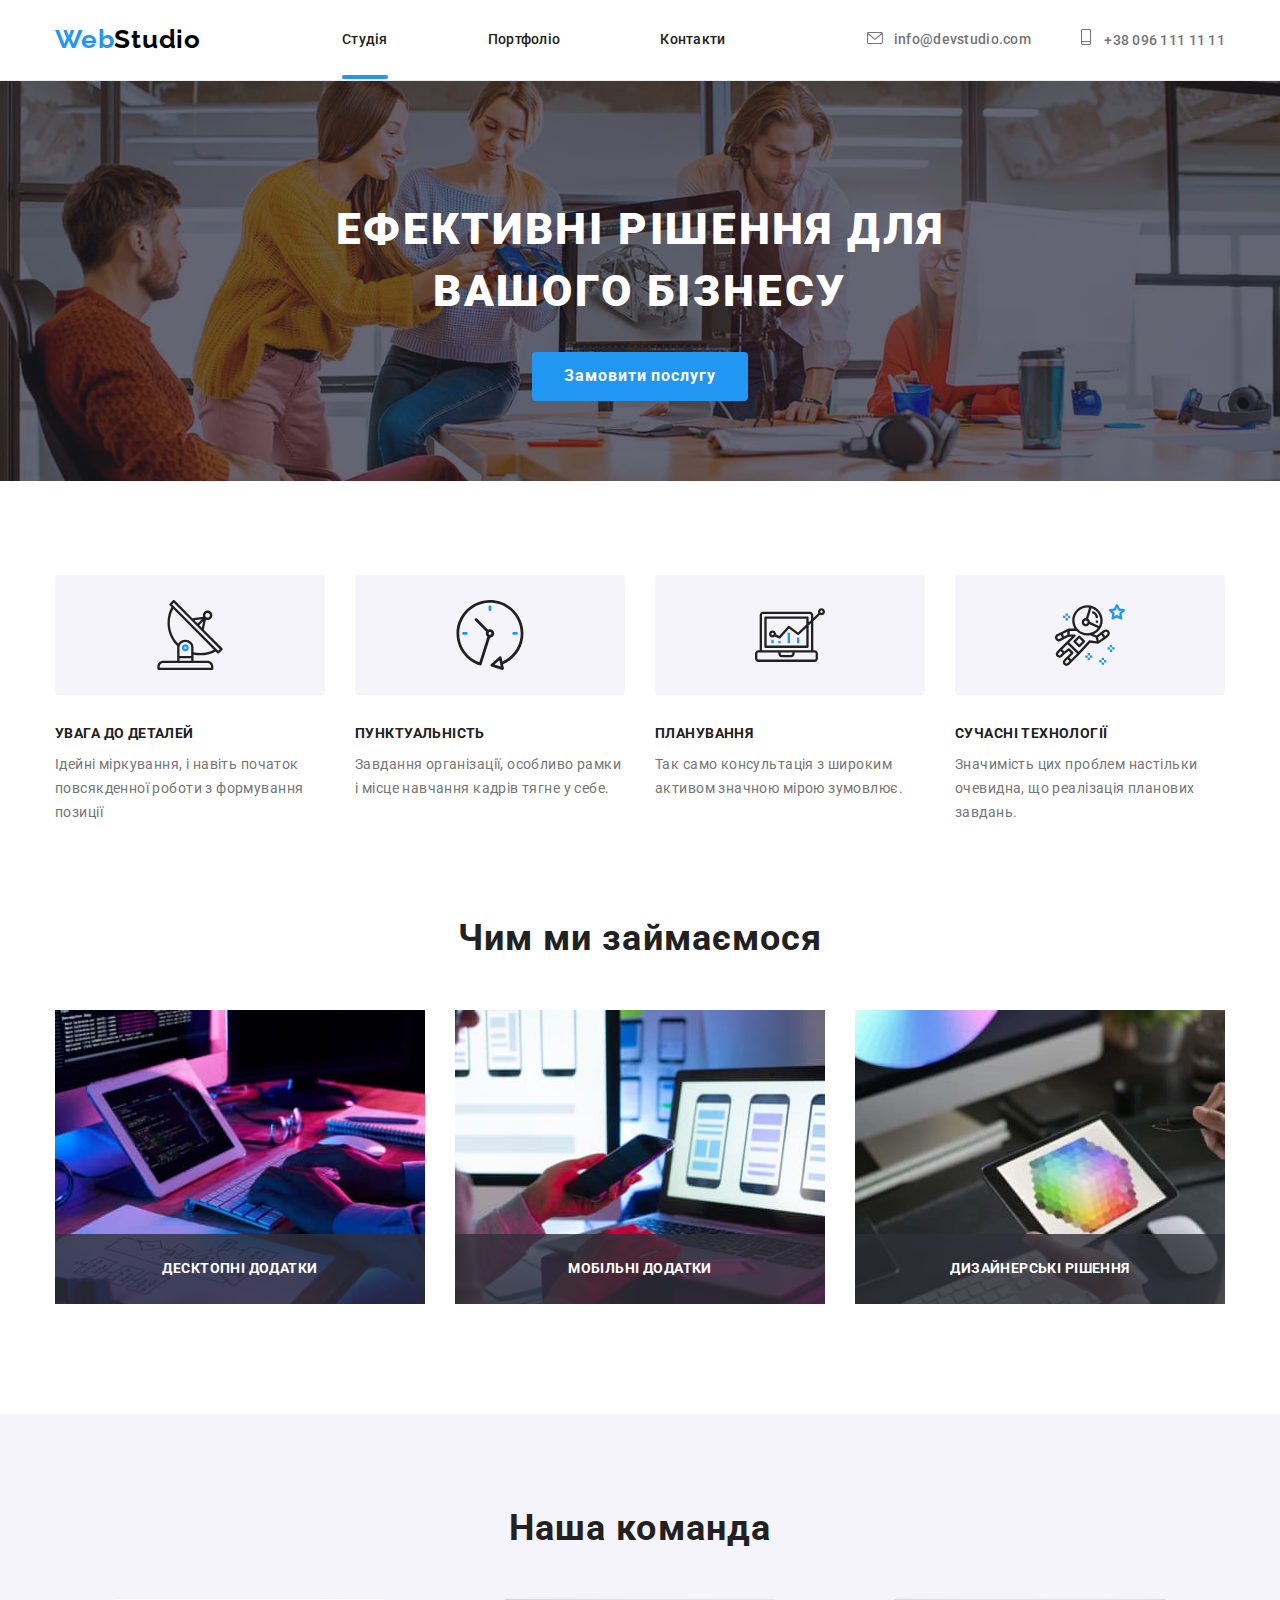
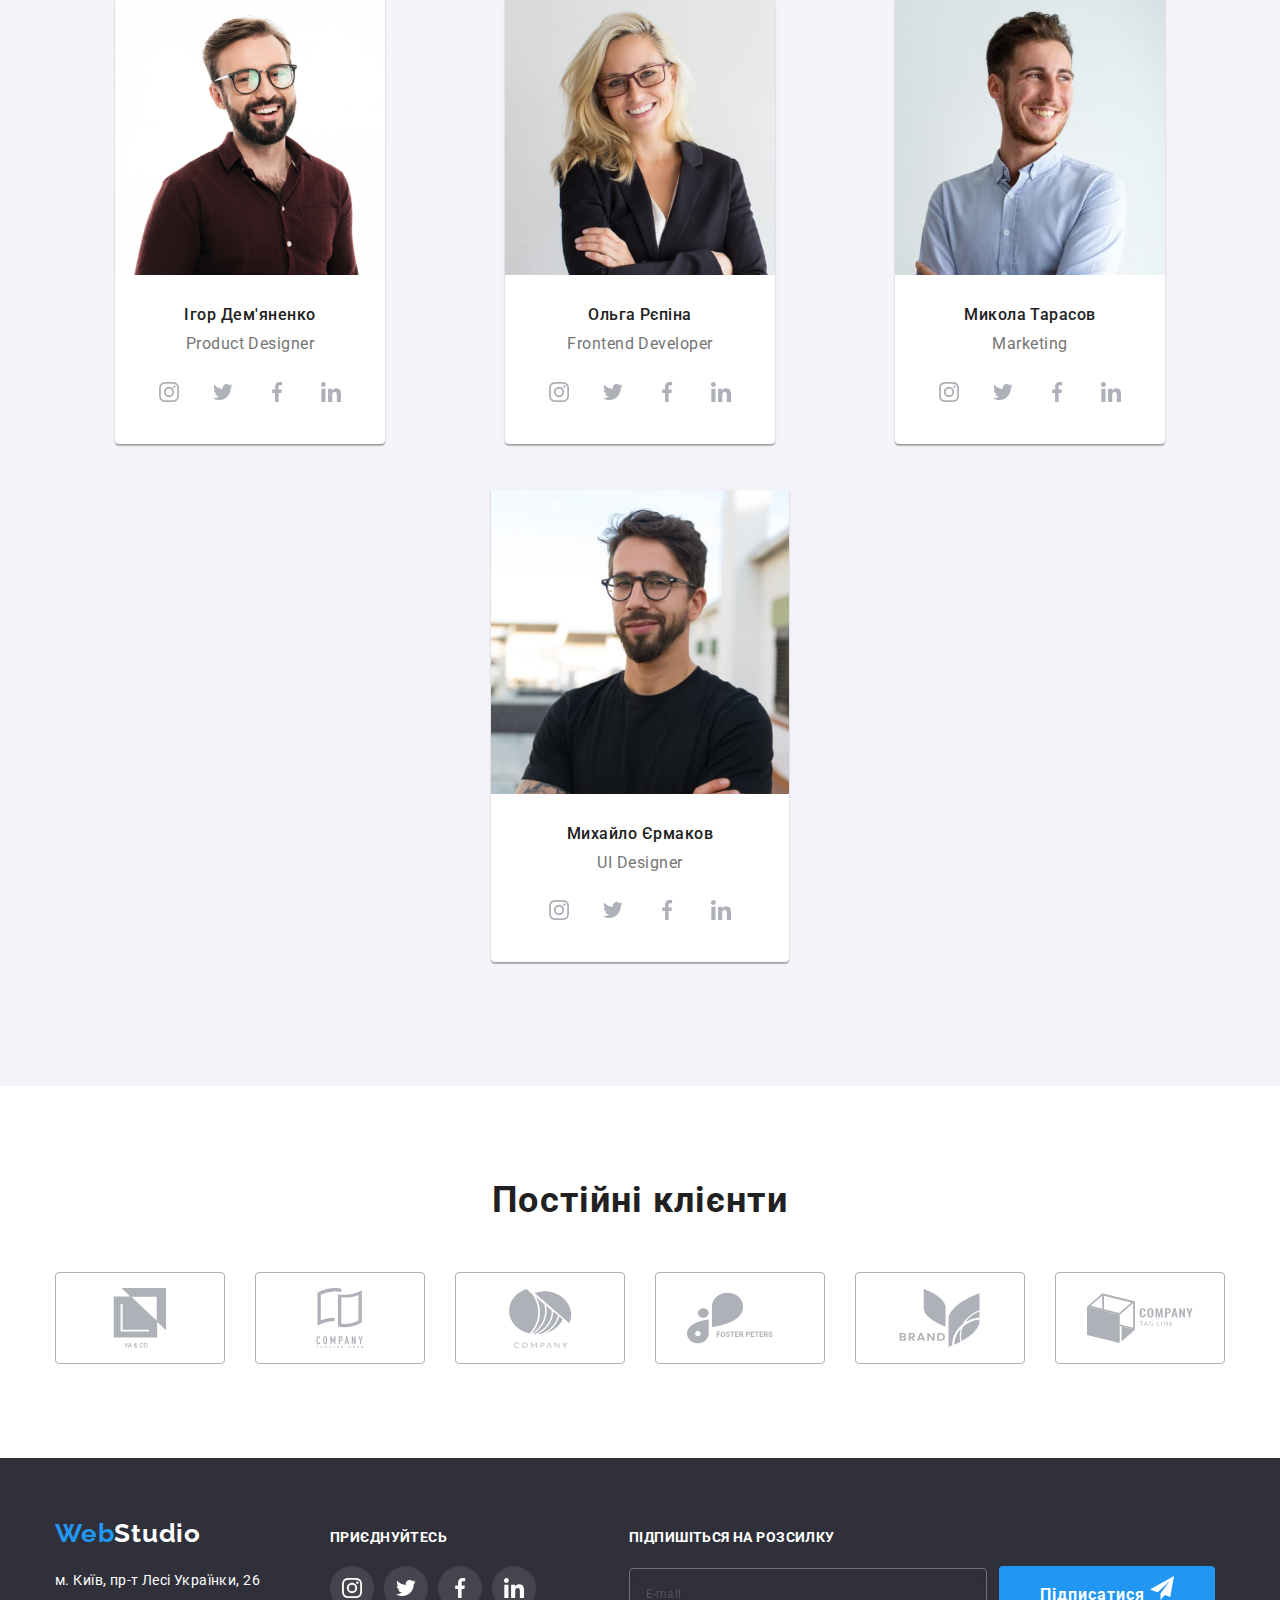
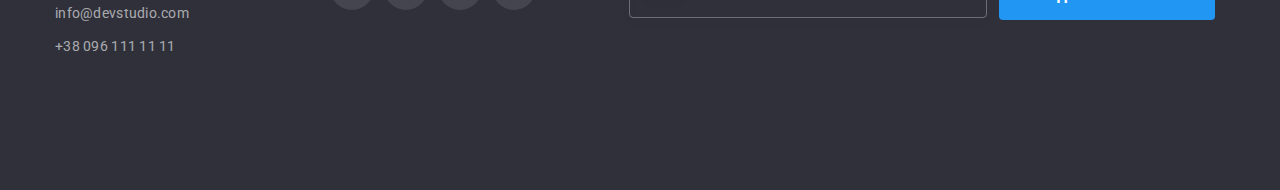
==== commit 5c821f49: "edit main.scss and index.html" ====
--- a/index.html
+++ b/index.html
@@ -23,6 +23,32 @@
             <div class="header__container">
                 <nav class="header__nav">
                     <a href="#" class="logo">Web<span class="logo__part">Studio</span></a>
+                    <ul class="navigation">
+                        <li class="navigation__item">
+                            <a href="#" class="navigation__link current-link current ">Студія</a>
+                        </li>
+                        <li class="navigation__item">
+                            <a href="./portfolio.html" class="navigation__link">Портфоліо</a>
+                        </li>
+                        <li class="navigation__item">
+                            <a href="#" class="navigation__link">Контакти </a>
+                        </li>
+                    </ul>
+                    <ul class="contacts list">
+                        <li>
+                            <a href="mailto:info@devstudio.com" class="contacts__item ">
+                                <svg class="envelope" width="16px" height="12px">
+                                    <use href="./images/icons.svg#icon-envelope"></use>
+                                </svg>
+                                info@devstudio.com</a>
+                        </li>
+                        <li>
+                            <a href="tel:+380961111111" class="contacts__item">
+                                <svg class="smartphone" width="10px" height="16px">
+                                    <use href="./images/icons.svg#icon-smartphone"></use>
+                                </svg>
+                                +38 096 111 11 11</a></li>
+                    </ul>
                     <button type="button" 
                     class="menu-button" 
                     aria-expanded="false"
@@ -50,14 +76,14 @@
                             </li>
                         </ul>
                         <ul class="contacts list">
-                            <li><a href="mailto:info@devstudio.com" class="contacts__item ">
+                            <li><a href="mailto:info@devstudio.com" class="contacts__item menu">
                                     <svg class="envelope" width="16px" height="12px">
                                         <use href="./images/icons.svg#icon-envelope"></use>
                                     </svg>
                                     info@devstudio.com</a>
                             </li>
                             <li>
-                                <a href="tel:+380961111111" class="contacts__item">
+                                <a href="tel:+380961111111" class="contacts__item menu">
                                     <svg class="smartphone" width="10px" height="16px">
                                         <use href="./images/icons.svg#icon-smartphone"></use>
                                     </svg>
@@ -183,19 +209,20 @@
             <h2 class="title">Наша команда</h2>
             <ul class="team-list list">
                 <li class="team-list__card">
-                    <!-- <picture>
-                        <source srcset="./images/./images/team-img.jpg 1x">
-                    </picture> -->
-                    <img class="team-list__image" 
-                    srcset="
-                    ./images/team-img.jpg 450w,
-                    ./images/team-img@2x.jpg 900w
-                    " 
-                    src="./images/team-img.jpg" 
-                    alt="Усміхнений чоловік в окулярах" width="270"
-                    sizes="(min-width: 1200px) 25vw, (min-width: 768px) 50vw, 100vw"
-                   >
-                    
+
+                    <picture>
+                        <source srcset="./images/team-img-mobile.jpg 1x, ./images/team-img-mobile@2x.jpg 2x"
+                        media="max-width: 767px">
+                        <source srcset="./images/team-img-tablet.jpg 1x, ./images/team-img-tablet@2.jpg 2x"
+                        media="min-width: 768px, max-width: 1199px">
+                        <sourse srcset="./images/team-img-desktop.jpg 1x, ./images/team-img-desktop@2.jpg 2x"
+                        media="min-width: 1200px">
+                        <img class="team-list__image" 
+                        src="./images/team-img-mobile.jpg" 
+                        alt="Усміхнений чоловік в окулярах" 
+                        sizes="(min-width: 1200px) 25vw, (min-width: 768px) 50vw, 100vw"
+                       >
+                    </picture>
                     <div class="team-list__info">
                         <h3 class="team-list__title">Ігор Дем'яненко</h3>
                         <p lang="en" class="team-list__text">Product Designer</p>
@@ -228,16 +255,19 @@
                     </div>
                 </li>
                 <li class="team-list__card">
-                    <img 
-                    srcset="
-                    ./images/team-img2.jpg 450w,
-                    ./images/team-img2@2x.jpg 900w
-                    "
-                     class="team-list__image" 
-                     src="./images/team-img2.jpg" 
-                     alt="Усміхнена жінка в окулярах" 
-                     width="270"
-                     sizes="(min-width: 1200px) 25vw, (min-width: 768px) 50vw, 100vw">
+                    <picture>
+                        <source srcset="./images/team-img2-mobile.jpg 1x, ./images/team-img2-mobile@2x.jpg 2x"
+                        media="max-width: 767px">
+                        <source srcset="./images/team-img2-tablet.jpg 1x, ./images/team-img2-tablet@2.jpg 2x"
+                        media="min-width: 768px, max-width: 1199px">
+                        <sourse srcset="./images/team-img2-desktop.jpg 1x, ./images/team-img2-desktop@2.jpg 2x"
+                        media="min-width: 1200px">
+                        <img class="team-list__image" 
+                        src="./images/team-img2-mobile.jpg" 
+                        alt="Усміхнена жінка в окулярах" 
+                        sizes="(min-width: 1200px) 25vw, (min-width: 768px) 50vw, 100vw"
+                       >
+                    </picture>
                     <div class="team-list__info">
                         <h3 class="team-list__title">Ольга Рєпіна</h3>
                         <p lang="en" class="team-list__text">Frontend Developer</p>
@@ -270,16 +300,19 @@
                     </div>
                 </li>
                 <li class="team-list__card">
-                    <img 
-                    srcset="
-                    ./images/team-img3.jpg 450w,
-                    ./images/team-img3@2x.jpg 900w
-                    "
-                     class="team-list__image" 
-                     src="./images/team-img2.jpg" 
-                     alt="Усміхнений чоловік дивиться 
-                     праворуч"  width="270"
-                     sizes="(min-width: 1200px) 25vw, (min-width: 768px) 50vw, 100vw"idth="270">
+                    <picture>
+                        <source srcset="./images/team-img3-mobile.jpg 1x, ./images/team-img3-mobile@2x.jpg 2x"
+                        media="max-width: 767px">
+                        <source srcset="./images/team-img3-tablet.jpg 1x, ./images/team-img3-tablet@2.jpg 2x"
+                        media="min-width: 768px, max-width: 1199px">
+                        <sourse srcset="./images/team-img3-desktop.jpg 1x, ./images/team-img3-desktop@2.jpg 2x"
+                        media="min-width: 1200px">
+                        <img class="team-list__image" 
+                        src="./images/team-img3-mobile.jpg" 
+                        alt="Усміхнений чоловік в окулярах" 
+                        sizes="(min-width: 1200px) 25vw, (min-width: 768px) 50vw, 100vw"
+                       >
+                    </picture>
                     <div class="team-list__info">
                         <h3 class="team-list__title">Микола Тарасов</h3>
                         <p lang="en" class="team-list__text">Marketing</p>
@@ -310,18 +343,21 @@
                                 </a></li>
                         </ul>
                     </div>
+                    </div>
                 </li>
                 <li class="team-list__card">
-                    <img 
-                    srcset="
-                    ./images/team-img4.jpg 450w,
-                    ./images/team-img4@2x.jpg 900w
-                    "
-                     class="team-list__image" 
-                     src="./images/team-img2.jpg" 
-                     alt="Чоловік в окулярах з легкою 
-                     посмішкою"  width="270"
-                     sizes="(min-width: 1200px) 25vw, (min-width: 768px) 50vw, 100vw"а обличчі" width="270">
+                    <picture>
+                        <source srcset="./images/team-img4-mobile 1x, ./images/team-img4-mobile@2.jpg 2x"
+                        media="max-width: 767px">
+                        <source srcset="./images/team-img4-tablet.jpg 1x, ./images/team-img4-tablet@2.jpg 2x"
+                        media="min-width: 768px, max-width: 1199px">
+                        <sourse srcset="./images/team-img4-desktop.jpg 1x, ./images/team-img4-desktop@2.jpg 2x"
+                        media="min-width: 1200px">
+                        <img class="team-list__image" 
+                        src="./images/team-img4-mobile.jpg" 
+                        alt="Усміхнений чоловік в окулярах" 
+                        sizes="(min-width: 1200px) 25vw, (min-width: 768px) 50vw, 100vw">
+                    </picture>
                     <div class="team-list__info">
                         <h3 class="team-list__title">Михайло Єрмаков</h3>
                         <p lang="en" class="team-list__text">UI Designer</p>
@@ -446,10 +482,10 @@
                         </a>
                     </li>
                 </ul>
-            </div>
+            </div> 
             <div class="footer-form">
                 <p class="footer-socials__action-text action-text">Підпишіться на розсилку</p>
-                <form class="form-container">
+                <form class="form-container container">
                     <label for="form-container__email" class="form-container__label"></label>
                     <input type="email" class="form-container__input" id="footer-form-email" placeholder="E-mail"
                         width="358px" height="50px">
@@ -458,8 +494,8 @@
                             <use href="./images/icons.svg#icon-send"></use>
                         </svg>
                     </button>
+                </form>
             </div>
-            </form>
         </div>
     </footer>
     <div class="backdrop is-hidden" data-modal>
--- a/css/main.min.css
+++ b/css/main.min.css
@@ -1 +1 @@
-.cardset,.filter,.footer__list,.footer__navigation,.clients-list,.socials,.team-socials,.team-list__card,.advantage-list,.contacts,.navigation{list-style:none;padding:0px;margin:0px}.portfolio-content__title,.advantage__title{position:absolute;display:none;white-space:nowrap;width:1px;height:1px;overflow:hidden;border:0;padding:0;clip:rect(0);-webkit-clip-path:inset(50%);clip-path:inset(50%);margin:-1px}.current-link::after{content:"";display:block;position:absolute;width:100%;left:0;bottom:0px;height:4px;background-color:#2196f3;border-radius:2px}@media screen and (max-width: 767px){.current-link::after{display:none}}.current-link{position:relative}.current{color:#2196f3}.is-hidden{opacity:0;visibility:hidden;pointer-events:none}::-webkit-input-placeholder{font-weight:400;font-size:12px;line-height:1.16;letter-spacing:.01em;color:rgba(117,117,117,.5)}::-moz-placeholder{font-weight:400;font-size:12px;line-height:1.16;letter-spacing:.01em;color:rgba(117,117,117,.5)}:-ms-input-placeholder{font-weight:400;font-size:12px;line-height:1.16;letter-spacing:.01em;color:rgba(117,117,117,.5)}::-ms-input-placeholder{font-weight:400;font-size:12px;line-height:1.16;letter-spacing:.01em;color:rgba(117,117,117,.5)}::placeholder{font-weight:400;font-size:12px;line-height:1.16;letter-spacing:.01em;color:rgba(117,117,117,.5)}html{-webkit-box-sizing:border-box;box-sizing:border-box}*,* ::before,* ::after{-webkit-box-sizing:inherit;box-sizing:inherit}body{color:#757575;background-color:#fff;font-family:"Roboto"}.container{margin-right:auto;margin-left:auto;padding-right:15px;padding-left:15px}@media screen and (min-width: 480px){.container{width:480px}}@media(min-width: 768px){.container{width:768px}}@media(min-width: 1200px){.container{width:1200px}}img{display:block;max-width:100%;height:auto}.title{margin-top:0;margin-bottom:50px;text-align:center;color:#212121;font-weight:700;font-size:28px;line-height:1.17;letter-spacing:.03em}@media screen and (min-width: 1200px){.title{font-size:36px;line-height:1.16}}.action-text{text-transform:uppercase;margin-top:0;margin-bottom:0;color:#fff;font-weight:700;font-size:14px;line-height:1.14;letter-spacing:.03em}@media screen and (max-width: 1199px){.action-text{text-align:center}}.button{display:inline-block;border-radius:4px;padding:10px 32px;min-width:216px;color:#fff;background-color:#2196f3;border:0;font-family:"Roboto";font-weight:700;font-size:16px;line-height:1.8;letter-spacing:.06em;-webkit-transition-property:background-color,-webkit-box-shadow;transition-property:background-color,-webkit-box-shadow;transition-property:background-color,box-shadow;transition-property:background-color,box-shadow,-webkit-box-shadow;-webkit-transition-duration:250ms;transition-duration:250ms;-webkit-transition-timing-function:cubic-bezier(0.4, 0, 0.2, 1);transition-timing-function:cubic-bezier(0.4, 0, 0.2, 1)}.button:hover,.button:focus{background-color:#188ce8;border:0;-webkit-box-shadow:0px 4px 4px rgba(0,0,0,.15);box-shadow:0px 4px 4px rgba(0,0,0,.15)}.filter__button{display:inline-block;color:#212121;background-color:#f5f4fa;border:0;font-family:"Roboto";font-weight:500;font-size:16px;line-height:1.6;letter-spacing:.03em;border-radius:4px;padding:6px 22px;text-align:center;margin-top:0;-webkit-transition-property:color,background-color,-webkit-box-shadow;transition-property:color,background-color,-webkit-box-shadow;transition-property:color,background-color,box-shadow;transition-property:color,background-color,box-shadow,-webkit-box-shadow;-webkit-transition-duration:250ms;transition-duration:250ms;-webkit-transition-timing-function:cubic-bezier(0.4, 0, 0.2, 1);transition-timing-function:cubic-bezier(0.4, 0, 0.2, 1)}.filter__button:first-child{display:inline-block;padding:6px 25px}.filter__button:hover,.filter__button:focus{color:#fff;background-color:#2196f3;-webkit-box-shadow:0px 3px 1px rgba(0,0,0,.1),0px 1px 2px rgba(0,0,0,.08),0px 2px 2px rgba(0,0,0,.12);box-shadow:0px 3px 1px rgba(0,0,0,.1),0px 1px 2px rgba(0,0,0,.08),0px 2px 2px rgba(0,0,0,.12)}.menu-button{position:absolute;top:10px;right:15px;display:-webkit-inline-box;display:-ms-inline-flexbox;display:inline-flex;padding:0;margin:0;background-color:rgba(0,0,0,0);border:none;z-index:2}@media screen and (min-width: 768px){.menu-button{display:none}}.menu-button .icon-cross2{display:none}.menu-button.is-open .icon-cross2{display:block}.menu-button.is-open .icon-menu{display:none}.logo{-ms-flex-negative:0;flex-shrink:0;color:#2196f3;text-decoration:none;font-family:"Raleway";font-weight:700;font-size:26px;line-height:1.2;letter-spacing:.03em}.logo__part{color:#000}.header{margin-top:0;position:relative;border-bottom:1px solid #ececec;background-color:#fff}.header__container{display:-webkit-box;display:-ms-flexbox;display:flex;margin-top:0;height:80px;-webkit-box-align:center;-ms-flex-align:center;align-items:center;margin-left:auto;padding-top:24px;padding-bottom:25px;-webkit-box-pack:justify;-ms-flex-pack:justify;justify-content:space-between}@media screen and (max-width: 480px){.header__container{height:60px}}.header__nav{display:-webkit-box;display:-ms-flexbox;display:flex;margin-top:0;-webkit-box-align:center;-ms-flex-align:center;align-items:center;-webkit-box-flex:1;-ms-flex-positive:1;flex-grow:1;gap:93px}.menu__container{background-color:#fff;min-height:796px;width:100%;padding-top:55px;padding-right:30px;padding-bottom:55px;padding-left:30px}.menu__container.is-open{display:block}@media screen and (max-width: 767px){.menu__container{display:none;position:absolute;top:0;right:0}}@media screen and (min-width: 768px){.menu__container{display:-webkit-box;display:-ms-flexbox;display:flex;-webkit-box-flex:1;-ms-flex-positive:1;flex-grow:1;background-color:rgba(0,0,0,0)}}.navigation{display:-webkit-box;display:-ms-flexbox;display:flex;margin-top:0;-webkit-box-align:center;-ms-flex-align:center;align-items:center;-webkit-box-flex:1;-ms-flex-positive:1;flex-grow:1;gap:93px}@media screen and (max-width: 767px){.navigation{display:block}}.navigation__item{display:-webkit-box;display:-ms-flexbox;display:flex;-webkit-box-align:center;-ms-flex-align:center;align-items:center;-webkit-box-pack:center;-ms-flex-pack:center;justify-content:center}.navigation__item:not(:last-child){margin-right:50px}@media screen and (max-width: 767px){.navigation__item{display:block;-webkit-box-pack:left;-ms-flex-pack:left;justify-content:left;margin-bottom:32px}}@media screen and (max-width: 767px){.navigation__item:last-child{margin-bottom:302px}}.navigation__link{padding-top:32px;padding-bottom:32px;color:#212121;font-weight:500;font-size:14px;line-height:1.1;letter-spacing:.02em;text-decoration:none;-webkit-transition:color 250ms cubic-bezier(0.4, 0, 0.2, 1);transition:color 250ms cubic-bezier(0.4, 0, 0.2, 1)}.navigation__link:hover,.navigation__link:focus{color:#2196f3}@media screen and (max-width: 767px){.navigation__link{font-size:40px;line-height:1.175;margin-bottom:32px;padding:0}}@media screen and (max-width: 767px){.navigation__link.current{color:#2196f3}}@media screen and (max-width: 767px){.navigation__link :last-child{margin-bottom:306px}}.contacts{display:block;padding:0;margin:0}@media screen and (min-width: 1200px){.contacts{display:-webkit-box;display:-ms-flexbox;display:flex;-webkit-box-align:center;-ms-flex-align:center;align-items:center;gap:50px}}.contacts__item{color:#757575;font-weight:500;font-size:14px;font-style:normal;line-height:1.1;letter-spacing:.02em;text-decoration:none;-webkit-transition:color 250ms cubic-bezier(0.4, 0, 0.2, 1);transition:color 250ms cubic-bezier(0.4, 0, 0.2, 1)}@media screen and (max-width: 767px){.contacts__item{font-size:34px;line-height:1.16;-webkit-box-pack:left;-ms-flex-pack:left;justify-content:left;margin-bottom:30px}}.contacts__item:hover,.contacts__item:focus{color:#2196f3}.contacts__item:hover .smartphone{fill:#2196f3}.contacts__item:focus .smartphone{fill:#2196f3}.envelope{margin-right:10px;fill:#757575;-webkit-transition:fill 250ms cubic-bezier(0.4, 0, 0.2, 1);transition:fill 250ms cubic-bezier(0.4, 0, 0.2, 1)}.contacts:hover .envelope{fill:#2196f3}.contacts:focus .envelope{fill:#2196f3}@media screen and (max-width: 767px){.envelope{display:none}}.smartphone{margin-right:10px;fill:#757575;-webkit-transition:fill 250ms cubic-bezier(0.4, 0, 0.2, 1);transition:fill 250ms cubic-bezier(0.4, 0, 0.2, 1)}@media screen and (max-width: 767px){.smartphone{display:none}}.mobile-network{display:-webkit-box;display:-ms-flexbox;display:flex}@media screen and (min-width: 768px){.mobile-network{display:none}}.mobile-network__item{display:-webkit-box;display:-ms-flexbox;display:flex;-webkit-box-pack:center;-ms-flex-pack:center;justify-content:center;-webkit-box-align:center;-ms-flex-align:center;align-items:center}.mobile-network__link{text-decoration:none;font-family:inherit;color:inherit;display:block;-webkit-transition-property:color;transition-property:color;-webkit-transition-duration:250ms;transition-duration:250ms;-webkit-transition-timing-function:cubic-bezier(0.4, 0, 0.2, 1);transition-timing-function:cubic-bezier(0.4, 0, 0.2, 1);font-weight:400;font-size:12px;line-height:1.222;letter-spacing:.02em;text-align:start;text-transform:none;color:#2196f3}.mobile-network__link:hover,.mobile-network__link:focus{color:#2196f3}.mobile-network__link:hover,.mobile-network__link:focus{color:#2196f3}.mobile-network__line{width:22px;height:0;border-width:1px;border-style:solid;border-color:rgba(33,33,33,.2);border-radius:0;-webkit-transform:rotate(90deg);transform:rotate(90deg)}.hero{padding:0px;background-color:#2f303a;background-image:-webkit-gradient(linear, left top, left bottom, from(rgba(47, 48, 58, 0.4)), to(rgba(47, 48, 58, 0.4))),url(../../images/header-img.jpg);background-image:linear-gradient(rgba(47, 48, 58, 0.4), rgba(47, 48, 58, 0.4)),url(../../images/header-img.jpg);background-repeat:no-repeat;background-position:center;height:400px;max-width:480px;margin-left:auto;margin-right:auto;background-size:cover;padding-top:118px;padding-bottom:198px}@media screen and (min-width: 768px){.hero{max-width:768px}}@media screen and (min-width: 1200px){.hero{height:600px;max-width:1600px;padding-top:200px;padding-bottom:280px}}@media(min-device-pixel-ratio: 2),(-webkit-min-device-pixel-ratio: 2),(min-resolution: 192dpi),(min-resolution: 2dppx){.hero{background-image:url(../../images/header-img2x.jpg)}}.hero .hero__container{-webkit-box-align:center;-ms-flex-align:center;align-items:center;-webkit-box-pack:center;-ms-flex-pack:center;justify-content:center;text-align:center}.hero .hero__title{margin:0 auto;margin-bottom:30px;margin-top:0px;max-width:360px;color:#fff;font-weight:900;font-size:26px;line-height:1.6;letter-spacing:.06em;text-transform:uppercase;text-align:center}@media screen and (min-width: 768px){.hero .hero__title{font-size:26px;line-height:1.6}}@media screen and (min-width: 1200px){.hero .hero__title{font-size:44px;line-height:1.4;max-width:696px}}.advantage{padding-top:94px;padding-bottom:94px;background-color:#fff}.advantage-list{margin-top:0;font-size:14px;line-height:24px;letter-spacing:.03em}@media screen and (min-width: 768px){.advantage-list{display:-webkit-box;display:-ms-flexbox;display:flex;-ms-flex-wrap:wrap;flex-wrap:wrap}}@media screen and (min-width: 1200px){.advantage-list{-ms-flex-wrap:nowrap;flex-wrap:nowrap}}.advantage-list__item{width:calc((100% - 0px)/1);margin-left:-15px;margin-bottom:30px}.advantage-list__item:last-child{margin-right:0;margin-bottom:0px}@media screen and (min-width: 768px){.advantage-list__item{width:calc((100% - 60px)/2);margin-right:30px}.advantage-list__item:last-child{margin-right:0px}}@media screen and (min-width: 1200px){.advantage-list__item{width:calc((100% - 90px)/4);margin-bottom:0px}}.advantage-list__card{background-color:#f5f4fa;display:-webkit-box;display:-ms-flexbox;display:flex;width:450px;height:120px;border-radius:4px;-webkit-box-pack:center;-ms-flex-pack:center;justify-content:center;-webkit-box-align:center;-ms-flex-align:center;align-items:center;margin-top:0;margin-bottom:30px}@media screen and (min-width: 768px){.advantage-list__card{width:354px}}@media screen and (min-width: 1200px){.advantage-list__card{width:270px}}.advantage-list__title{margin-top:0;margin-bottom:10px;font-weight:700;font-size:14px;line-height:1.2;letter-spacing:.03em;color:#212121;text-transform:uppercase;text-align:center}@media screen and (min-width: 768px){.advantage-list__title{text-align:left}}.advantage-list__text{margin-top:0;margin-bottom:0;width:100%}.activity{padding-bottom:94px;background-color:#fff}@media screen and (max-width: 1199px){.activity{display:none}}.activity-list{display:-webkit-box;display:-ms-flexbox;display:flex;padding:0px;-webkit-box-pack:justify;-ms-flex-pack:justify;justify-content:space-between}.activity-list__item{width:370px;display:block;max-width:100%;height:auto;margin-right:30px}.activity-list__item:last-child{margin-right:0}.activity-list__image{display:block;max-width:100%;height:auto}.activity-list__description{position:absolute;bottom:0;left:0;width:100%;height:70px;background-color:rgba(47,48,58,.8);display:-webkit-box;display:-ms-flexbox;display:flex;-webkit-box-align:center;-ms-flex-align:center;align-items:center;-webkit-box-pack:center;-ms-flex-pack:center;justify-content:center}.activity-list__thumb{position:relative;left:0}.team{padding-bottom:94px;padding-top:94px;background-color:#f5f4fa}.team-list{padding:0px}@media screen and (min-width: 768px){.team-list{display:-webkit-box;display:-ms-flexbox;display:flex;-ms-flex-wrap:wrap;flex-wrap:wrap}}@media screen and (min-width: 1200px){.team-list{-webkit-box-pack:justify;-ms-flex-pack:justify;justify-content:space-between}}.team-list__card{width:100%;height:auto;background-color:#fff;font-size:16px;line-height:1.2;letter-spacing:.03em;border-radius:0px 0px 4px 4px;-webkit-box-shadow:0px 1px 3px rgba(0,0,0,.12),0px 1px 1px rgba(0,0,0,.14),0px 2px 1px rgba(0,0,0,.2);box-shadow:0px 1px 3px rgba(0,0,0,.12),0px 1px 1px rgba(0,0,0,.14),0px 2px 1px rgba(0,0,0,.2);margin-left:auto;margin-right:auto;margin-bottom:30px}@media screen and (min-width: 768px){.team-list__card{width:calc((100% - 60px)/2)}}@media screen and (min-width: 768px){.team-list__card{width:calc((100% - 90px)/4)}}.team-list__image{display:block;width:100%;height:auto;margin:0 auto}.team-list__info{padding-top:30px;padding-bottom:30px}.team-list__title{margin-top:0px;margin-bottom:10px;text-align:center;font-weight:500;font-size:16px;line-height:1.2;color:#212121}.team-list__text{margin-top:0;margin-bottom:16px;text-align:center}.team-socials{display:-webkit-box;display:-ms-flexbox;display:flex;-webkit-box-pack:center;-ms-flex-pack:center;justify-content:center;gap:10px}.team-socials__link{display:-webkit-box;display:-ms-flexbox;display:flex;-webkit-box-align:center;-ms-flex-align:center;align-items:center;-webkit-box-pack:center;-ms-flex-pack:center;justify-content:center;width:44px;height:44px;background-color:#fff;border-radius:50%;-webkit-transition-property:background-color;transition-property:background-color;-webkit-transition-duration:250ms;transition-duration:250ms;-webkit-transition-timing-function:cubic-bezier(0.4, 0, 0.2, 1);transition-timing-function:cubic-bezier(0.4, 0, 0.2, 1)}.team-socials__link:hover,.team-socials__link:focus{background-color:#2196f3}.team-socials__icon{fill:#afb1b8;-webkit-transition-property:fill;transition-property:fill;-webkit-transition-duration:250ms;transition-duration:250ms;-webkit-transition-timing-function:cubic-bezier(0.4, 0, 0.2, 1);transition-timing-function:cubic-bezier(0.4, 0, 0.2, 1)}.team-socials__link:hover .team-socials__icon{fill:#fff}.team-socials__link:focus .team-socials__icon{fill:#fff}.socials{display:-webkit-box;display:-ms-flexbox;display:flex;-webkit-box-pack:center;-ms-flex-pack:center;justify-content:center;gap:10px}.socials__link{display:-webkit-box;display:-ms-flexbox;display:flex;-webkit-box-align:center;-ms-flex-align:center;align-items:center;-webkit-box-pack:center;-ms-flex-pack:center;justify-content:center;width:44px;height:44px;background-color:rgba(255,255,255,.1);border-radius:50%;-webkit-transition:background-color 250ms cubic-bezier(0.4, 0, 0.2, 1);transition:background-color 250ms cubic-bezier(0.4, 0, 0.2, 1)}.socials__link:hover,.socials__link:focus{background-color:#2196f3}.socials__icon{fill:#fff}.clients{padding-top:94px;padding-bottom:94px}.clients-container{margin-left:auto;margin-right:auto}.clients-list{display:-webkit-box;display:-ms-flexbox;display:flex;gap:30px;-webkit-box-pack:center;-ms-flex-pack:center;justify-content:center;-ms-flex-wrap:wrap;flex-wrap:wrap;padding:0;margin:0;margin-right:-15px}.clients-list__item{width:calc((100% - 30px)/2);height:92px;margin-bottom:30px;margin-right:0}@media screen and (min-width: 768px){.clients-list__item{width:calc((100% - 60px)/3)}}@media screen and (min-width: 1200px){.clients-list__item{width:calc((100% - 150px)/6)}}.clients-list__link{display:-webkit-box;display:-ms-flexbox;display:flex;width:170px;height:92px;border:1px solid #afb1b8;border-radius:4px;-webkit-box-align:center;-ms-flex-align:center;align-items:center;-webkit-box-pack:center;-ms-flex-pack:center;justify-content:center;fill:#afb1b8;-webkit-transition-property:border;transition-property:border;-webkit-transition-duration:250ms;transition-duration:250ms;-webkit-transition-timing-function:cubic-bezier(0.4, 0, 0.2, 1);transition-timing-function:cubic-bezier(0.4, 0, 0.2, 1)}.clients-list__link:hover,.clients-list__link:focus{border:1px solid #2196f3}.clients-list__icon{fill:#afb1b8;-webkit-transition:fill 5050ms cubic-bezier(0.4, 0, 0.2, 1);transition:fill 5050ms cubic-bezier(0.4, 0, 0.2, 1)}.clients-list__link:hover .clients-list__icon{fill:#2196f3}.clients-list__link:focus .clients-list__icon{fill:#2196f3}.footer__container{text-align:center;margin-bottom:60px}@media screen and (min-width: 1200px){.footer__container{display:-webkit-box;display:-ms-flexbox;display:flex;-webkit-box-align:baseline;-ms-flex-align:baseline;align-items:baseline;-webkit-box-pack:justify;-ms-flex-pack:justify;justify-content:space-between}}.footer{padding-top:60px;padding-bottom:60px;background-color:#2f303a}.footer .contacts__item{color:rgba(255,255,255,.6);font-weight:400;font-size:14px;font-style:normal;line-height:1.71;letter-spacing:.02em;text-decoration:none;-webkit-transition:color 250ms cubic-bezier(0.4, 0, 0.2, 1);transition:color 250ms cubic-bezier(0.4, 0, 0.2, 1)}.footer-socials{margin-bottom:60px}.footer__navigation{margin-bottom:60px}@media screen and (min-width: 768px){.footer__navigation{margin-right:70px;margin-bottom:0}}.footer__logo{margin-top:0;font-family:"Raleway";font-weight:700;font-size:26px;line-height:1.2;letter-spacing:.03em;text-decoration:none}@media screen and (max-width: 1199px){.footer__logo{text-align:center}}.footer__logo-part{color:#fff;margin-bottom:20px}.footer__list{margin-top:20px}.footer__nav{margin-top:0}.footer__nav:not(:last-child){margin-bottom:9px;white-space:nowrap}@media screen and (max-width: 480px){.footer__nav{-webkit-box-pack:center;-ms-flex-pack:center;justify-content:center}}.footer__map{color:#fff;text-decoration:none;font-style:normal;font-style:normal;font-size:14px;line-height:1.7;letter-spacing:.03em;text-decoration:none;-webkit-transition-property:color;transition-property:color;-webkit-transition-duration:250ms;transition-duration:250ms;-webkit-transition-timing-function:cubic-bezier(0.4, 0, 0.2, 1);transition-timing-function:cubic-bezier(0.4, 0, 0.2, 1);text-align:center}.footer__map:hover,.footer__map:focus{color:#2196f3}.footer-socials__action-text{margin-bottom:20px}@media screen and (max-width: 480px){.footer-socials__action-text{text-align:center}}.footer-form{padding-left:93px}@media screen and (max-width: 1199px){.footer-form{padding-left:0}}.form-container{display:block}@media screen and (min-width: 1200px){.form-container{display:-webkit-box;display:-ms-flexbox;display:flex;gap:12px}}.form-container__input{border:1px solid rgba(255,255,255,.3);-webkit-filter:drop-shadow(0px 4px 4px rgba(0, 0, 0, 0.15));filter:drop-shadow(0px 4px 4px rgba(0, 0, 0, 0.15));border-radius:4px;background-color:rgba(0,0,0,0);padding:15px 16px;width:358px}@media screen and (max-width: 1199px){.form-container__input{width:100%;margin-bottom:20px}}.form-container__input ::-webkit-input-placeholder{color:var(--placeholder-color);font-weight:400;font-size:16px;line-height:20px}.form-container__input ::-moz-placeholder{color:var(--placeholder-color);font-weight:400;font-size:16px;line-height:20px}.form-container__input :-ms-input-placeholder{color:var(--placeholder-color);font-weight:400;font-size:16px;line-height:20px}.form-container__input ::-ms-input-placeholder{color:var(--placeholder-color);font-weight:400;font-size:16px;line-height:20px}.form-container__input ::placeholder{color:var(--placeholder-color);font-weight:400;font-size:16px;line-height:20px}.form-container__input:not(:-moz-placeholder-shown){color:var(--secondary-bcg-color)}.form-container__input:not(:-ms-input-placeholder){color:var(--secondary-bcg-color)}.form-container__input:not(:placeholder-shown){color:var(--secondary-bcg-color)}.form-container__button .button{display:-webkit-box;display:-ms-flexbox;display:flex;-webkit-box-pack:center;-ms-flex-pack:center;justify-content:center;-webkit-box-align:center;-ms-flex-align:center;align-items:center;gap:12px;padding:10px 28px;position:relative;font-weight:700;font-size:16px;line-height:1.875;letter-spacing:.06em;color:#2196f3}@media screen and (max-width: 1199px){.form-container__button .button{display:block;margin-right:0;margin-left:0}}.backdrop{position:fixed;top:0;left:0;width:100%;height:100%;background-color:rgba(0,0,0,.2);opacity:1;-webkit-transition:opacity 250ms cubic-bezier(0.4, 0, 0.2, 1),visibility 250ms cubic-bezier(0.4, 0, 0.2, 1),background-color 250ms cubic-bezier(0.4, 0, 0.2, 1);transition:opacity 250ms cubic-bezier(0.4, 0, 0.2, 1),visibility 250ms cubic-bezier(0.4, 0, 0.2, 1),background-color 250ms cubic-bezier(0.4, 0, 0.2, 1)}.modal{position:absolute;min-width:528px;min-height:581px;padding:40px;top:50%;left:50%;border-radius:4px;opacity:1;-webkit-transform:translate(-50%, -50%) scale(1);transform:translate(-50%, -50%) scale(1);background-color:#fff;-webkit-transition-property:-webkit-transform;transition-property:-webkit-transform;transition-property:transform;transition-property:transform, -webkit-transform;-webkit-transition-duration:250ms;transition-duration:250ms;-webkit-transition-timing-function:cubic-bezier(0.4, 0, 0.2, 1);transition-timing-function:cubic-bezier(0.4, 0, 0.2, 1)}.backdrop.is-hidden .modal{-webkit-transform:translate(-50%, -50%) scale(1.1);transform:translate(-50%, -50%) scale(1.1)}.modal__title{margin-top:0;margin-bottom:12px;font-weight:700;font-size:20px;line-height:1.15;text-align:center;letter-spacing:.03em;color:#212121}.modal__button{right:0;position:absolute;top:8px;right:8px;width:30px;height:30px;padding:9px 10px;border-radius:50%;border:1px solid rgba(0,0,0,.1);background-color:#fff;cursor:pointer}.modal__button:hover>.cross{fill:#2196f3;outline:none}.cross{-webkit-transform:translate(-50%, -50%);transform:translate(-50%, -50%);position:absolute;fill:#000;-webkit-transition:fill 250ms cubic-bezier(0.4, 0, 0.2, 1);transition:fill 250ms cubic-bezier(0.4, 0, 0.2, 1)}.contact-form__label{display:block;margin-bottom:4px;font-weight:400;font-size:12px;line-height:1.16;letter-spacing:.01em;color:#757575}.contact-form__label:not(:first-child){margin-top:10px}.contact-form__element{position:relative}.contact-form__element:last-child{margin-bottom:20px}.contact-form__input{border:1px solid rgba(33,33,33,.2);border-radius:4px;width:100%;height:40px;padding:11px 12px 11px 32px}.contact-form__input::-webkit-input-placeholder{color:rgba(117,117,117,.5);font-weight:400;font-size:12px;line-height:1.16;letter-spacing:.01em}.contact-form__input::-moz-placeholder{color:rgba(117,117,117,.5);font-weight:400;font-size:12px;line-height:1.16;letter-spacing:.01em}.contact-form__input:-ms-input-placeholder{color:rgba(117,117,117,.5);font-weight:400;font-size:12px;line-height:1.16;letter-spacing:.01em}.contact-form__input::-ms-input-placeholder{color:rgba(117,117,117,.5);font-weight:400;font-size:12px;line-height:1.16;letter-spacing:.01em}.contact-form__input::placeholder{color:rgba(117,117,117,.5);font-weight:400;font-size:12px;line-height:1.16;letter-spacing:.01em}::-webkit-input-placeholder{font-weight:400;font-size:12px;line-height:1.16;letter-spacing:.01em;color:rgba(117,117,117,.5)}::-moz-placeholder{font-weight:400;font-size:12px;line-height:1.16;letter-spacing:.01em;color:rgba(117,117,117,.5)}:-ms-input-placeholder{font-weight:400;font-size:12px;line-height:1.16;letter-spacing:.01em;color:rgba(117,117,117,.5)}::-ms-input-placeholder{font-weight:400;font-size:12px;line-height:1.16;letter-spacing:.01em;color:rgba(117,117,117,.5)}::placeholder{font-weight:400;font-size:12px;line-height:1.16;letter-spacing:.01em;color:rgba(117,117,117,.5)}.contact-form__input:focus{border-color:#2196f3}.contact-form__icon{position:absolute;top:50%;-webkit-transform:translateY(-50%);transform:translateY(-50%);left:12px;fill:#212121}.contact-form__element:focus-within .contact-form__icon{fill:#2196f3}.contact-form__comment{width:100%;height:120px;padding:12px 16px;border:1px solid rgba(33,33,33,.2);border-radius:4px;margin-bottom:20px;resize:none}.form-button-div{display:-webkit-box;display:-ms-flexbox;display:flex;-webkit-box-pack:center;-ms-flex-pack:center;justify-content:center;-webkit-box-align:center;-ms-flex-align:center;align-items:center}.contact-form__button{display:block;cursor:pointer;border-radius:4px;padding:10px 32px;min-width:216px;color:#fff;background-color:#2196f3;border:0;font-weight:700;font-size:16px;line-height:1.8;letter-spacing:.06em;-webkit-transition-property:background-color,-webkit-box-shadow;transition-property:background-color,-webkit-box-shadow;transition-property:background-color,box-shadow;transition-property:background-color,box-shadow,-webkit-box-shadow;-webkit-transition-duration:250ms;transition-duration:250ms;-webkit-transition-timing-function:cubic-bezier(0.4, 0, 0.2, 1);transition-timing-function:cubic-bezier(0.4, 0, 0.2, 1);margin:0 auto;margin-top:30px}.checkbox{display:block;position:relative;white-space:nowrap}.checkbox__label{display:-webkit-box;display:-ms-flexbox;display:flex;-webkit-box-align:baseline;-ms-flex-align:baseline;align-items:baseline;-webkit-box-pack:justify;-ms-flex-pack:justify;justify-content:space-between;bottom:0;right:0;font-weight:400;font-size:14px;line-height:1.7;letter-spacing:.03em}.checkbox__input{-webkit-appearance:none;-moz-appearance:none;appearance:none}.checkbox__input:checked+.checkbox__icon{background-color:#2196f3;border-color:rgba(0,0,0,0);background-image:url("../images/check.svg");background-size:contain;background-position:center;background-repeat:no-repeat;background-origin:content-box}.checkbox__icon{display:inline-block;margin-right:8px;border-radius:4px;border:2px solid #212121;width:16px;height:15px;background-color:rgba(0,0,0,0);-webkit-transition:background-color 250ms cubic-bezier(0.4, 0, 0.2, 1);transition:background-color 250ms cubic-bezier(0.4, 0, 0.2, 1)}.checkbox__text{font-weight:400;font-size:14px;line-height:1.71;letter-spacing:.03em;-webkit-text-decoration-line:underline;text-decoration-line:underline;color:#2196f3}.checkbox-icon{display:inline-block;width:20px;height:20px;border:2px solid #212121;border-radius:4px}.portfolio-content{padding-top:94px;padding-bottom:94px}.filter{display:-webkit-box;display:-ms-flexbox;display:flex;margin-top:0px;-webkit-box-align:center;-ms-flex-align:center;align-items:center;-webkit-box-pack:center;-ms-flex-pack:center;justify-content:center;margin-bottom:50px}.filter__item:not(:last-child){margin-right:8px}.cardset{display:-webkit-box;display:-ms-flexbox;display:flex;-ms-flex-wrap:wrap;flex-wrap:wrap;margin-left:0}.cardset__element{-ms-flex-preferred-size:calc((100% - 60px)/3);flex-basis:calc((100% - 60px)/3);margin-right:30px;margin-bottom:30px;-webkit-transition:-webkit-box-shadow 250ms cubic-bezier(0.4, 0, 0.2, 1);transition:-webkit-box-shadow 250ms cubic-bezier(0.4, 0, 0.2, 1);transition:box-shadow 250ms cubic-bezier(0.4, 0, 0.2, 1);transition:box-shadow 250ms cubic-bezier(0.4, 0, 0.2, 1), -webkit-box-shadow 250ms cubic-bezier(0.4, 0, 0.2, 1)}.cardset__element:nth-last-child(-n+3){margin-bottom:0px}.cardset__element:nth-child(3n){margin-right:0}.cardset__element:hover,.cardset__element:focus{-webkit-box-shadow:0px 1px 1px rgba(0,0,0,.12),0px 4px 4px rgba(0,0,0,.06),1px 4px 6px rgba(0,0,0,.16);box-shadow:0px 1px 1px rgba(0,0,0,.12),0px 4px 4px rgba(0,0,0,.06),1px 4px 6px rgba(0,0,0,.16)}.cardset__thumb{position:relative;overflow:hidden}.cardset__description{padding:20px 24px;border:1px solid #eee}.cardset__title{margin-top:0;margin-bottom:4px;font-weight:700;font-size:18px;line-height:2;background-color:#fff;color:#212121;letter-spacing:.06em}.cardset__image{display:block;max-width:100%;height:auto;margin-top:0}.cardset__text{margin-top:0;margin-bottom:0;font-family:"Roboto";font-size:16px;line-height:1.875;letter-spacing:.03em}.cadrset-hover{position:absolute;top:0;left:0;width:100%;height:100%;background-color:rgba(33,150,243,.9);color:#fff;padding:63px 24px;z-index:1;-webkit-transform:translateY(100%);transform:translateY(100%);-webkit-transition:-webkit-transform 250ms cubic-bezier(0.4, 0, 0.2, 1);transition:-webkit-transform 250ms cubic-bezier(0.4, 0, 0.2, 1);transition:transform 250ms cubic-bezier(0.4, 0, 0.2, 1);transition:transform 250ms cubic-bezier(0.4, 0, 0.2, 1), -webkit-transform 250ms cubic-bezier(0.4, 0, 0.2, 1)}.cardset__element:hover .cadrset-hover{-webkit-transform:translateY(0);transform:translateY(0);pointer-events:none}.cadrset-hover__text{font-weight:400;font-size:18px;line-height:1.55;letter-spacing:.03em}/*# sourceMappingURL=main.min.css.map */+.cardset,.filter,.footer__list,.footer__navigation,.clients-list,.socials,.team-socials,.team-list__card,.advantage-list,.contacts,.navigation{list-style:none;padding:0px;margin:0px}.portfolio-content__title,.advantage__title{position:absolute;display:none;white-space:nowrap;width:1px;height:1px;overflow:hidden;border:0;padding:0;clip:rect(0);-webkit-clip-path:inset(50%);clip-path:inset(50%);margin:-1px}.current-link::after{content:"";display:block;position:absolute;width:100%;left:0;bottom:0px;height:4px;background-color:#2196f3;border-radius:2px}@media screen and (max-width: 767px){.current-link::after{display:none}}.current-link{position:relative}.current{color:#2196f3}.is-hidden{opacity:0;visibility:hidden;pointer-events:none}::-webkit-input-placeholder{font-weight:400;font-size:12px;line-height:1.16;letter-spacing:.01em;color:rgba(117,117,117,.5)}::-moz-placeholder{font-weight:400;font-size:12px;line-height:1.16;letter-spacing:.01em;color:rgba(117,117,117,.5)}:-ms-input-placeholder{font-weight:400;font-size:12px;line-height:1.16;letter-spacing:.01em;color:rgba(117,117,117,.5)}::-ms-input-placeholder{font-weight:400;font-size:12px;line-height:1.16;letter-spacing:.01em;color:rgba(117,117,117,.5)}::placeholder{font-weight:400;font-size:12px;line-height:1.16;letter-spacing:.01em;color:rgba(117,117,117,.5)}html{-webkit-box-sizing:border-box;box-sizing:border-box}*,* ::before,* ::after{-webkit-box-sizing:inherit;box-sizing:inherit}body{color:#757575;background-color:#fff;font-family:"Roboto"}.container{margin-right:auto;margin-left:auto;padding-right:15px;padding-left:15px}@media screen and (min-width: 480px){.container{width:480px}}@media(min-width: 768px){.container{width:768px}}@media(min-width: 1200px){.container{width:1200px}}img{display:block;max-width:100%;height:auto}.title{margin-top:0;margin-bottom:50px;text-align:center;color:#212121;font-weight:700;font-size:28px;line-height:1.17;letter-spacing:.03em}@media screen and (min-width: 1200px){.title{font-size:36px;line-height:1.16}}.action-text{text-transform:uppercase;margin-top:0;margin-bottom:0;color:#fff;font-weight:700;font-size:14px;line-height:1.14;letter-spacing:.03em}@media screen and (max-width: 1199px){.action-text{text-align:center}}@media screen and (min-width: 1200px){.action-text{text-align:left}}.button{display:inline-block;border-radius:4px;padding:10px 32px;min-width:216px;color:#fff;background-color:#2196f3;border:0;font-family:"Roboto";font-weight:700;font-size:16px;line-height:1.8;letter-spacing:.06em;-webkit-transition-property:background-color,-webkit-box-shadow;transition-property:background-color,-webkit-box-shadow;transition-property:background-color,box-shadow;transition-property:background-color,box-shadow,-webkit-box-shadow;-webkit-transition-duration:250ms;transition-duration:250ms;-webkit-transition-timing-function:cubic-bezier(0.4, 0, 0.2, 1);transition-timing-function:cubic-bezier(0.4, 0, 0.2, 1)}.button:hover,.button:focus{background-color:#188ce8;border:0;-webkit-box-shadow:0px 4px 4px rgba(0,0,0,.15);box-shadow:0px 4px 4px rgba(0,0,0,.15)}.filter__button{display:inline-block;color:#212121;background-color:#f5f4fa;border:0;font-family:"Roboto";font-weight:500;font-size:16px;line-height:1.6;letter-spacing:.03em;border-radius:4px;padding:6px 22px;text-align:center;margin-top:0;-webkit-transition-property:color,background-color,-webkit-box-shadow;transition-property:color,background-color,-webkit-box-shadow;transition-property:color,background-color,box-shadow;transition-property:color,background-color,box-shadow,-webkit-box-shadow;-webkit-transition-duration:250ms;transition-duration:250ms;-webkit-transition-timing-function:cubic-bezier(0.4, 0, 0.2, 1);transition-timing-function:cubic-bezier(0.4, 0, 0.2, 1)}.filter__button:first-child{display:inline-block;padding:6px 25px}.filter__button:hover,.filter__button:focus{color:#fff;background-color:#2196f3;-webkit-box-shadow:0px 3px 1px rgba(0,0,0,.1),0px 1px 2px rgba(0,0,0,.08),0px 2px 2px rgba(0,0,0,.12);box-shadow:0px 3px 1px rgba(0,0,0,.1),0px 1px 2px rgba(0,0,0,.08),0px 2px 2px rgba(0,0,0,.12)}.menu-button{position:absolute;top:10px;right:15px;display:-webkit-inline-box;display:-ms-inline-flexbox;display:inline-flex;padding:0;margin:0;background-color:rgba(0,0,0,0);border:none;z-index:2}@media screen and (min-width: 768px){.menu-button{display:none}}.menu-button .icon-cross2{display:none}.menu-button.is-open .icon-cross2{display:block}.menu-button.is-open .icon-menu{display:none}.logo{-ms-flex-negative:0;flex-shrink:0;color:#2196f3;text-decoration:none;font-family:"Raleway";font-weight:700;font-size:26px;line-height:1.2;letter-spacing:.03em}.logo__part{color:#000}.header{margin-top:0;position:relative;border-bottom:1px solid #ececec;background-color:#fff}.header__container{display:-webkit-box;display:-ms-flexbox;display:flex;margin-top:0;height:80px;-webkit-box-align:center;-ms-flex-align:center;align-items:center;margin-left:auto;padding-top:24px;padding-bottom:25px;-webkit-box-pack:justify;-ms-flex-pack:justify;justify-content:space-between}@media screen and (max-width: 480px){.header__container{height:60px}}.header__nav{display:-webkit-box;display:-ms-flexbox;display:flex;margin-top:0;-webkit-box-align:center;-ms-flex-align:center;align-items:center;-webkit-box-flex:1;-ms-flex-positive:1;flex-grow:1;gap:93px}@media screen and (min-width: 768px){.header__nav{display:-webkit-box;display:-ms-flexbox;display:flex;-webkit-box-pack:center;-ms-flex-pack:center;justify-content:center;-webkit-box-align:center;-ms-flex-align:center;align-items:center}}.menu__container{background-color:#fff;min-height:796px;width:100%;padding-top:55px;padding-right:30px;padding-bottom:55px;padding-left:30px}.menu__container.is-open{display:block}@media screen and (max-width: 767px){.menu__container{display:none;position:absolute;top:0;right:0}}@media screen and (min-width: 768px){.menu__container{display:-webkit-box;display:-ms-flexbox;display:flex;-webkit-box-flex:1;-ms-flex-positive:1;flex-grow:1;background-color:rgba(0,0,0,0)}}@media screen and (min-width: 768px){.menu__container,.navigation,.contacts{display:none}}.navigation{-webkit-box-flex:1;-ms-flex-positive:1;flex-grow:1;display:-webkit-box;display:-ms-flexbox;display:flex;-ms-flex-wrap:nowrap;flex-wrap:nowrap;gap:50px}@media screen and (max-width: 767px){.navigation{display:block}}@media screen and (min-width: 768px){.navigation{display:-webkit-box;display:-ms-flexbox;display:flex;-ms-flex-wrap:nowrap;flex-wrap:nowrap;display:flex;-webkit-box-pack:center;-ms-flex-pack:center;justify-content:center;-webkit-box-align:center;-ms-flex-align:center;align-items:center;margin-left:auto}}.navigation__item{display:-webkit-box;display:-ms-flexbox;display:flex;-webkit-box-align:center;-ms-flex-align:center;align-items:center;-webkit-box-pack:center;-ms-flex-pack:center;justify-content:center}.navigation__item:not(:last-child){margin-right:50px}@media screen and (max-width: 767px){.navigation__item{display:block;-webkit-box-pack:left;-ms-flex-pack:left;justify-content:left;margin-bottom:32px}}@media screen and (max-width: 767px){.navigation__item:last-child{margin-bottom:302px}}.navigation__link{padding-top:32px;padding-bottom:32px;color:#212121;font-weight:500;font-size:14px;line-height:1.1;letter-spacing:.02em;text-decoration:none;-webkit-transition:color 250ms cubic-bezier(0.4, 0, 0.2, 1);transition:color 250ms cubic-bezier(0.4, 0, 0.2, 1)}.navigation__link:hover,.navigation__link:focus{color:#2196f3}@media screen and (max-width: 767px){.navigation__link{font-size:40px;line-height:1.175;margin-bottom:32px;padding:0}}@media screen and (max-width: 767px){.navigation__link.current{color:#2196f3}}@media screen and (max-width: 767px){.navigation__link :last-child{margin-bottom:306px}}.contacts{display:block;padding:0}@media screen and (min-width: 1200px){.contacts{display:-webkit-box;display:-ms-flexbox;display:flex;-webkit-box-align:center;-ms-flex-align:center;align-items:center;gap:50px}}.contacts__item{color:#757575;font-weight:500;font-size:14px;font-style:normal;line-height:1.1;letter-spacing:.02em;text-decoration:none;-webkit-transition:color 250ms cubic-bezier(0.4, 0, 0.2, 1);transition:color 250ms cubic-bezier(0.4, 0, 0.2, 1)}@media screen and (max-width: 767px){.contacts__item{display:block;font-size:34px;line-height:1.16;-webkit-box-pack:left;-ms-flex-pack:left;justify-content:left;margin-bottom:30px;color:#2196f3}}@media screen and (min-width: 768px)and (max-width: 1199px){.contacts__item{display:-webkit-box;display:-ms-flexbox;display:flex;-webkit-box-pack:start;-ms-flex-pack:start;justify-content:flex-start;-webkit-box-align:center;-ms-flex-align:center;align-items:center;margin-bottom:10px;font-size:12px}}.contacts__item:hover,.contacts__item:focus{color:#2196f3}@media screen and (max-width: 767px){.contacts__item .menu{display:none}}.contacts__item:hover .smartphone{fill:#2196f3}.contacts__item:focus .smartphone{fill:#2196f3}.envelope{margin-right:10px;fill:#757575;fill:currentColor;margin-right:8px;-webkit-transition:fill 250ms cubic-bezier(0.4, 0, 0.2, 1);transition:fill 250ms cubic-bezier(0.4, 0, 0.2, 1)}.contacts:hover .envelope{fill:#2196f3}.contacts:focus .envelope{fill:#2196f3}@media screen and (max-width: 767px){.envelope{display:none}}.smartphone{margin-right:10px;fill:#757575;-webkit-transition:fill 250ms cubic-bezier(0.4, 0, 0.2, 1);transition:fill 250ms cubic-bezier(0.4, 0, 0.2, 1)}@media screen and (max-width: 767px){.smartphone{display:none}}.mobile-network{display:-webkit-box;display:-ms-flexbox;display:flex;padding:0}@media screen and (min-width: 768px){.mobile-network{display:none}}.mobile-network__item{display:-webkit-box;display:-ms-flexbox;display:flex;-webkit-box-pack:center;-ms-flex-pack:center;justify-content:center;-webkit-box-align:center;-ms-flex-align:center;align-items:center}.mobile-network__link{text-decoration:none;font-family:inherit;color:inherit;display:block;-webkit-transition-property:color;transition-property:color;-webkit-transition-duration:250ms;transition-duration:250ms;-webkit-transition-timing-function:cubic-bezier(0.4, 0, 0.2, 1);transition-timing-function:cubic-bezier(0.4, 0, 0.2, 1);font-weight:400;font-size:18px;line-height:1.222;letter-spacing:.02em;text-align:start;text-transform:none;color:#2196f3;margin-top:63px}.mobile-network__link:hover,.mobile-network__link:focus{color:#2196f3}.mobile-network__link:hover,.mobile-network__link:focus{color:#2196f3}.mobile-network__line{width:22px;height:0;border-width:1px;border-style:solid;border-color:rgba(33,33,33,.2);border-radius:0;-webkit-transform:rotate(90deg);transform:rotate(90deg);margin-top:63px}.hero{padding:0px;background-color:#2f303a;background-image:-webkit-gradient(linear, left top, left bottom, from(rgba(47, 48, 58, 0.4)), to(rgba(47, 48, 58, 0.4))),url(../../images/header-img.jpg);background-image:linear-gradient(rgba(47, 48, 58, 0.4), rgba(47, 48, 58, 0.4)),url(../../images/header-img.jpg);background-repeat:no-repeat;background-position:center;height:400px;max-width:480px;margin-left:auto;margin-right:auto;background-size:cover;padding-top:118px;padding-bottom:198px}@media screen and (max-width: 767px){.hero{background-image:-webkit-gradient(linear, left top, left bottom, from(rgba(47, 48, 58, 0.4)), to(rgba(47, 48, 58, 0.4))),url("../../images/header-img.jpg");background-image:linear-gradient(rgba(47, 48, 58, 0.4), rgba(47, 48, 58, 0.4)),url("../../images/header-img.jpg");max-width:480px}}@media screen and (max-width: 767px)and (min-device-pixel-ratio: 2),screen and (max-width: 767px)and (-webkit-min-device-pixel-ratio: 2),screen and (max-width: 767px)and (min-resolution: 192dpi),screen and (max-width: 767px)and (min-resolution: 2dppx){.hero{background-image:-webkit-gradient(linear, left top, left bottom, from(rgba(47, 48, 58, 0.4)), to(rgba(47, 48, 58, 0.4))),url("../../images/header-img@2x.jpg");background-image:linear-gradient(rgba(47, 48, 58, 0.4), rgba(47, 48, 58, 0.4)),url("../../images/header-img@2x.jpg")}}@media screen and (min-width: 768px){.hero{background-image:-webkit-gradient(linear, left top, left bottom, from(rgba(47, 48, 58, 0.4)), to(rgba(47, 48, 58, 0.4))),url("../../images/header-img-tablet.jpg");background-image:linear-gradient(rgba(47, 48, 58, 0.4), rgba(47, 48, 58, 0.4)),url("../../images/header-img-tablet.jpg");max-width:768px}}@media screen and (min-width: 768px)and (min-device-pixel-ratio: 2),screen and (min-width: 768px)and (-webkit-min-device-pixel-ratio: 2),screen and (min-width: 768px)and (min-resolution: 192dpi),screen and (min-width: 768px)and (min-resolution: 2dppx){.hero{background-image:-webkit-gradient(linear, left top, left bottom, from(rgba(47, 48, 58, 0.4)), to(rgba(47, 48, 58, 0.4))),url("../../images/header-img-tablet@2x.jpg");background-image:linear-gradient(rgba(47, 48, 58, 0.4), rgba(47, 48, 58, 0.4)),url("../../images/header-img-tablet@2x.jpg")}}@media screen and (min-width: 1200px){.hero{background-image:-webkit-gradient(linear, left top, left bottom, from(rgba(47, 48, 58, 0.4)), to(rgba(47, 48, 58, 0.4))),url("../../images/header-img-desktop.jpg");background-image:linear-gradient(rgba(47, 48, 58, 0.4), rgba(47, 48, 58, 0.4)),url("../../images/header-img-desktop.jpg");max-width:1600px}}@media screen and (min-width: 1200px)and (min-device-pixel-ratio: 2),screen and (min-width: 1200px)and (-webkit-min-device-pixel-ratio: 2),screen and (min-width: 1200px)and (min-resolution: 192dpi),screen and (min-width: 1200px)and (min-resolution: 2dppx){.hero{background-image:-webkit-gradient(linear, left top, left bottom, from(rgba(47, 48, 58, 0.4)), to(rgba(47, 48, 58, 0.4))),url("../../images/header-img-desktop@2x.jpg");background-image:linear-gradient(rgba(47, 48, 58, 0.4), rgba(47, 48, 58, 0.4)),url("../../images/header-img-desktop@2x.jpg")}}.hero .hero__container{-webkit-box-align:center;-ms-flex-align:center;align-items:center;-webkit-box-pack:center;-ms-flex-pack:center;justify-content:center;text-align:center}.hero .hero__title{margin:0 auto;margin-bottom:30px;margin-top:0px;max-width:360px;color:#fff;font-weight:900;font-size:26px;line-height:1.6;letter-spacing:.06em;text-transform:uppercase;text-align:center}@media screen and (min-width: 768px){.hero .hero__title{font-size:26px;line-height:1.6}}@media screen and (min-width: 1200px){.hero .hero__title{font-size:44px;line-height:1.4;max-width:696px}}.advantage{padding-top:94px;padding-bottom:94px;background-color:#fff}.advantage-list{margin-top:0;font-size:14px;line-height:24px;letter-spacing:.03em}@media screen and (min-width: 768px){.advantage-list{display:-webkit-box;display:-ms-flexbox;display:flex;-ms-flex-wrap:wrap;flex-wrap:wrap;-webkit-box-pack:center;-ms-flex-pack:center;justify-content:center}}@media screen and (min-width: 1200px){.advantage-list{-ms-flex-wrap:nowrap;flex-wrap:nowrap}}.advantage-list__item{width:calc((100% - 0px)/1);margin-bottom:30px}.advantage-list__item:last-child{margin-right:0;margin-bottom:0px}@media screen and (min-width: 768px){.advantage-list__item{width:calc((100% - 60px)/2);margin-right:30px}}@media screen and (min-width: 768px)and (max-width: 1199px){.advantage-list__item:nth-child(2n){margin-right:0px}}@media screen and (min-width: 1200px){.advantage-list__item{width:calc((100% - 90px)/4);margin-bottom:0px}}.advantage-list__card{background-color:#f5f4fa;display:-webkit-box;display:-ms-flexbox;display:flex;width:450px;height:120px;border-radius:4px;-webkit-box-pack:center;-ms-flex-pack:center;justify-content:center;-webkit-box-align:center;-ms-flex-align:center;align-items:center;margin-top:0;margin-bottom:30px}@media screen and (min-width: 768px){.advantage-list__card{max-width:354px;width:auto}}@media screen and (min-width: 1200px){.advantage-list__card{width:270px}}.advantage-list__title{margin-top:0;margin-bottom:10px;font-weight:700;font-size:14px;line-height:1.2;letter-spacing:.03em;color:#212121;text-transform:uppercase;text-align:center}@media screen and (min-width: 768px){.advantage-list__title{text-align:left}}.advantage-list__text{margin-top:0;margin-bottom:0;width:100%}.activity{padding-bottom:94px;background-color:#fff}@media screen and (max-width: 1199px){.activity{display:none}}.activity-list{display:-webkit-box;display:-ms-flexbox;display:flex;padding:0px;-webkit-box-pack:justify;-ms-flex-pack:justify;justify-content:space-between}.activity-list__item{width:370px;display:block;max-width:100%;height:auto;margin-right:30px}.activity-list__item:last-child{margin-right:0}.activity-list__image{display:block;max-width:100%;height:auto}.activity-list__description{position:absolute;bottom:0;left:0;width:100%;height:70px;background-color:rgba(47,48,58,.8);display:-webkit-box;display:-ms-flexbox;display:flex;-webkit-box-align:center;-ms-flex-align:center;align-items:center;-webkit-box-pack:center;-ms-flex-pack:center;justify-content:center}.activity-list__thumb{position:relative;left:0}.team{padding-bottom:94px;padding-top:94px;background-color:#f5f4fa}.team-list{padding:0px}@media screen and (min-width: 768px){.team-list{display:-webkit-box;display:-ms-flexbox;display:flex;-ms-flex-wrap:wrap;flex-wrap:wrap}}@media screen and (min-width: 1200px){.team-list{-webkit-box-pack:justify;-ms-flex-pack:justify;justify-content:space-between}}.team-list__card{width:100%;height:auto;background-color:#fff;font-size:16px;line-height:1.2;letter-spacing:.03em;border-radius:0px 0px 4px 4px;-webkit-box-shadow:0px 1px 3px rgba(0,0,0,.12),0px 1px 1px rgba(0,0,0,.14),0px 2px 1px rgba(0,0,0,.2);box-shadow:0px 1px 3px rgba(0,0,0,.12),0px 1px 1px rgba(0,0,0,.14),0px 2px 1px rgba(0,0,0,.2);margin-left:auto;margin-right:auto;margin-bottom:30px}@media screen and (min-width: 768px){.team-list__card{width:calc((100% - 30px)/2)}}@media screen and (min-width: 1200px){.team-list__card{width:calc((100% - 90px)/4)}}.team-list__image{display:block;width:100%;height:auto;margin:0 auto}.team-list__info{padding-top:30px;padding-bottom:30px}.team-list__title{margin-top:0px;margin-bottom:10px;text-align:center;font-weight:500;font-size:16px;line-height:1.2;color:#212121}.team-list__text{margin-top:0;margin-bottom:16px;text-align:center}.team-socials{display:-webkit-box;display:-ms-flexbox;display:flex;-webkit-box-pack:center;-ms-flex-pack:center;justify-content:center;gap:10px}.team-socials__link{display:-webkit-box;display:-ms-flexbox;display:flex;-webkit-box-align:center;-ms-flex-align:center;align-items:center;-webkit-box-pack:center;-ms-flex-pack:center;justify-content:center;width:44px;height:44px;background-color:#fff;border-radius:50%;-webkit-transition-property:background-color;transition-property:background-color;-webkit-transition-duration:250ms;transition-duration:250ms;-webkit-transition-timing-function:cubic-bezier(0.4, 0, 0.2, 1);transition-timing-function:cubic-bezier(0.4, 0, 0.2, 1)}.team-socials__link:hover,.team-socials__link:focus{background-color:#2196f3}.team-socials__icon{fill:#afb1b8;-webkit-transition-property:fill;transition-property:fill;-webkit-transition-duration:250ms;transition-duration:250ms;-webkit-transition-timing-function:cubic-bezier(0.4, 0, 0.2, 1);transition-timing-function:cubic-bezier(0.4, 0, 0.2, 1)}.team-socials__link:hover .team-socials__icon{fill:#fff}.team-socials__link:focus .team-socials__icon{fill:#fff}.socials{display:-webkit-box;display:-ms-flexbox;display:flex;-webkit-box-pack:center;-ms-flex-pack:center;justify-content:center;gap:10px}.socials__link{display:-webkit-box;display:-ms-flexbox;display:flex;-webkit-box-align:center;-ms-flex-align:center;align-items:center;-webkit-box-pack:center;-ms-flex-pack:center;justify-content:center;width:44px;height:44px;background-color:rgba(255,255,255,.1);border-radius:50%;-webkit-transition:background-color 250ms cubic-bezier(0.4, 0, 0.2, 1);transition:background-color 250ms cubic-bezier(0.4, 0, 0.2, 1)}.socials__link:hover,.socials__link:focus{background-color:#2196f3}.socials__icon{fill:#fff}.clients{padding-top:94px;padding-bottom:94px}.clients-container{margin-left:auto;margin-right:auto}.clients-list{display:-webkit-box;display:-ms-flexbox;display:flex;-ms-flex-wrap:wrap;flex-wrap:wrap;gap:30px}@media screen and (max-width: 767px){.clients-list :nth-child(2n){gap:0}}@media screen and (max-width: 1199px){.clients-list :nth-child(3n){gap:0}}@media screen and (min-width: 1200px){.clients-list{-ms-flex-wrap:nowrap;flex-wrap:nowrap}}.clients-list__item{width:calc((100% - 30px)/2);height:92px}@media screen and (min-width: 768px){.clients-list__item{width:calc((100% - 60px)/3)}}@media screen and (min-width: 1200px){.clients-list__item{width:calc((100% - 150px)/6)}}.clients-list__link{display:-webkit-box;display:-ms-flexbox;display:flex;height:92px;border:1px solid #afb1b8;border-radius:4px;-webkit-box-align:center;-ms-flex-align:center;align-items:center;-webkit-box-pack:center;-ms-flex-pack:center;justify-content:center;fill:#afb1b8;-webkit-transition-property:border;transition-property:border;-webkit-transition-duration:250ms;transition-duration:250ms;-webkit-transition-timing-function:cubic-bezier(0.4, 0, 0.2, 1);transition-timing-function:cubic-bezier(0.4, 0, 0.2, 1)}.clients-list__link:hover,.clients-list__link:focus{border:1px solid #2196f3}.clients-list__icon{fill:#afb1b8;-webkit-transition:fill 5050ms cubic-bezier(0.4, 0, 0.2, 1);transition:fill 5050ms cubic-bezier(0.4, 0, 0.2, 1)}.clients-list__link:hover .clients-list__icon{fill:#2196f3}.clients-list__link:focus .clients-list__icon{fill:#2196f3}.footer__container{text-align:center;margin-bottom:60px}@media screen and (min-width: 768px){.footer__container{display:-webkit-box;display:-ms-flexbox;display:flex;-ms-flex-pack:distribute;justify-content:space-around;-webkit-box-align:baseline;-ms-flex-align:baseline;align-items:baseline;margin-bottom:60px;-ms-flex-wrap:wrap;flex-wrap:wrap}}@media screen and (min-width: 1200px){.footer__container{-webkit-box-align:baseline;-ms-flex-align:baseline;align-items:baseline;-webkit-box-pack:justify;-ms-flex-pack:justify;justify-content:space-between;-ms-flex-wrap:nowrap;flex-wrap:nowrap}}.footer{padding-top:60px;padding-bottom:60px;background-color:#2f303a}.footer .contacts__item{color:rgba(255,255,255,.6);font-weight:400;font-size:14px;font-style:normal;line-height:1.71;letter-spacing:.02em;text-decoration:none;-webkit-transition:color 250ms cubic-bezier(0.4, 0, 0.2, 1);transition:color 250ms cubic-bezier(0.4, 0, 0.2, 1)}.footer-socials{margin-bottom:60px}.footer__navigation{margin-bottom:60px}@media screen and (min-width: 768px){.footer__navigation{margin-right:70px;margin-bottom:0}}@media screen and (min-width: 1200px){.footer__navigation{margin-right:70px;text-align:left}}.footer__logo{margin-top:0;font-family:"Raleway";font-weight:700;font-size:26px;line-height:1.2;letter-spacing:.03em;text-decoration:none}@media screen and (max-width: 1199px){.footer__logo{text-align:center}}.footer__logo-part{color:#fff;margin-bottom:20px}.footer__list{margin-top:20px}.footer__nav{margin-top:0}.footer__nav:not(:last-child){margin-bottom:9px;white-space:nowrap}@media screen and (max-width: 480px){.footer__nav{-webkit-box-pack:center;-ms-flex-pack:center;justify-content:center}}.footer__map{color:#fff;text-decoration:none;font-style:normal;font-style:normal;font-size:14px;line-height:1.7;letter-spacing:.03em;text-decoration:none;-webkit-transition-property:color;transition-property:color;-webkit-transition-duration:250ms;transition-duration:250ms;-webkit-transition-timing-function:cubic-bezier(0.4, 0, 0.2, 1);transition-timing-function:cubic-bezier(0.4, 0, 0.2, 1);text-align:center}.footer__map:hover,.footer__map:focus{color:#2196f3}.footer-socials__action-text{margin-bottom:20px}@media screen and (max-width: 480px){.footer-socials__action-text{text-align:center}}@media screen and (max-width: 1199px){.footer-form{display:block;padding-left:0}}@media screen and (min-width: 1200px){.footer-form{padding-left:93px}}.form-container{display:block;-ms-flex-wrap:wrap;flex-wrap:wrap;padding:0;margin:0}@media screen and (max-width: 767px){.form-container{max-width:768px}}@media screen and (min-width: 1200px){.form-container{display:-webkit-box;display:-ms-flexbox;display:flex;-webkit-box-align:center;-ms-flex-align:center;align-items:center;padding:0;-webkit-box-pack:start;-ms-flex-pack:start;justify-content:start}}.form-container__input{border:1px solid rgba(255,255,255,.3);-webkit-filter:drop-shadow(0px 4px 4px rgba(0, 0, 0, 0.15));filter:drop-shadow(0px 4px 4px rgba(0, 0, 0, 0.15));border-radius:4px;background-color:rgba(0,0,0,0);padding:15px 16px;font-family:inherit;resize:none;color:#fff;width:100%}@media screen and (max-width: 1199px){.form-container__input{margin-left:auto;margin-right:auto;margin-bottom:20px}}@media screen and (min-width: 1200px){.form-container__input{max-width:358px;margin-right:12px}}.form-container__input ::-webkit-input-placeholder{color:var(--placeholder-color);font-weight:400;font-size:16px;line-height:20px}.form-container__input ::-moz-placeholder{color:var(--placeholder-color);font-weight:400;font-size:16px;line-height:20px}.form-container__input :-ms-input-placeholder{color:var(--placeholder-color);font-weight:400;font-size:16px;line-height:20px}.form-container__input ::-ms-input-placeholder{color:var(--placeholder-color);font-weight:400;font-size:16px;line-height:20px}.form-container__input ::placeholder{color:var(--placeholder-color);font-weight:400;font-size:16px;line-height:20px}.form-container__input:not(:-moz-placeholder-shown){color:var(--secondary-bcg-color)}.form-container__input:not(:-ms-input-placeholder){color:var(--secondary-bcg-color)}.form-container__input:not(:placeholder-shown){color:var(--secondary-bcg-color)}.form-container__button .button{display:-webkit-box;display:-ms-flexbox;display:flex;-webkit-box-pack:center;-ms-flex-pack:center;justify-content:center;-webkit-box-align:center;-ms-flex-align:center;align-items:center;gap:12px;padding:10px 28px;position:relative;font-weight:700;font-size:16px;line-height:1.875;letter-spacing:.06em;color:#2196f3}@media screen and (max-width: 1199px){.form-container__button .button{display:block;margin-top:0;margin-right:auto;margin-bottom:0;margin-left:auto}}.backdrop{position:fixed;top:0;left:0;width:100%;height:100%;background-color:rgba(0,0,0,.2);opacity:1;-webkit-transition:opacity 250ms cubic-bezier(0.4, 0, 0.2, 1),visibility 250ms cubic-bezier(0.4, 0, 0.2, 1),background-color 250ms cubic-bezier(0.4, 0, 0.2, 1);transition:opacity 250ms cubic-bezier(0.4, 0, 0.2, 1),visibility 250ms cubic-bezier(0.4, 0, 0.2, 1),background-color 250ms cubic-bezier(0.4, 0, 0.2, 1)}.modal{max-width:450px;width:calc(100% - 30px);top:50%;left:50%;position:absolute;padding:40px;border-radius:4px;opacity:1;-webkit-transform:translate(-50%, -50%) scale(1);transform:translate(-50%, -50%) scale(1);background-color:#fff;-webkit-transition-property:-webkit-transform;transition-property:-webkit-transform;transition-property:transform;transition-property:transform, -webkit-transform;-webkit-transition-duration:250ms;transition-duration:250ms;-webkit-transition-timing-function:cubic-bezier(0.4, 0, 0.2, 1);transition-timing-function:cubic-bezier(0.4, 0, 0.2, 1)}.backdrop.is-hidden .modal{-webkit-transform:translate(-50%, -50%) scale(1.1);transform:translate(-50%, -50%) scale(1.1)}@media screen and (min-width: 768px){.modal{top:50%;left:50%;width:calc(100% - 318px)}}@media screen and (min-width: 1200px){.modal{min-width:528px;min-height:581px}}.modal__title{margin-top:0;margin-bottom:12px;font-weight:700;font-size:20px;line-height:1.15;text-align:center;letter-spacing:.03em;color:#212121}.modal__button{right:0;position:absolute;top:8px;right:8px;width:30px;height:30px;padding:9px 10px;border-radius:50%;border:1px solid rgba(0,0,0,.1);background-color:#fff;cursor:pointer}.modal__button:hover>.cross{fill:#2196f3;outline:none}.cross{-webkit-transform:translate(-50%, -50%);transform:translate(-50%, -50%);position:absolute;fill:#000;-webkit-transition:fill 250ms cubic-bezier(0.4, 0, 0.2, 1);transition:fill 250ms cubic-bezier(0.4, 0, 0.2, 1)}.contact-form__label{display:block;margin-bottom:4px;font-weight:400;font-size:12px;line-height:1.16;letter-spacing:.01em;color:#757575}.contact-form__label:not(:first-child){margin-top:10px}.contact-form__element{position:relative}.contact-form__element:last-child{margin-bottom:20px}.contact-form__input{border:1px solid rgba(33,33,33,.2);border-radius:4px;width:100%;height:40px;padding:11px 12px 11px 32px}.contact-form__input::-webkit-input-placeholder{color:rgba(117,117,117,.5);font-weight:400;font-size:12px;line-height:1.16;letter-spacing:.01em}.contact-form__input::-moz-placeholder{color:rgba(117,117,117,.5);font-weight:400;font-size:12px;line-height:1.16;letter-spacing:.01em}.contact-form__input:-ms-input-placeholder{color:rgba(117,117,117,.5);font-weight:400;font-size:12px;line-height:1.16;letter-spacing:.01em}.contact-form__input::-ms-input-placeholder{color:rgba(117,117,117,.5);font-weight:400;font-size:12px;line-height:1.16;letter-spacing:.01em}.contact-form__input::placeholder{color:rgba(117,117,117,.5);font-weight:400;font-size:12px;line-height:1.16;letter-spacing:.01em}::-webkit-input-placeholder{font-weight:400;font-size:12px;line-height:1.16;letter-spacing:.01em;color:rgba(117,117,117,.5)}::-moz-placeholder{font-weight:400;font-size:12px;line-height:1.16;letter-spacing:.01em;color:rgba(117,117,117,.5)}:-ms-input-placeholder{font-weight:400;font-size:12px;line-height:1.16;letter-spacing:.01em;color:rgba(117,117,117,.5)}::-ms-input-placeholder{font-weight:400;font-size:12px;line-height:1.16;letter-spacing:.01em;color:rgba(117,117,117,.5)}::placeholder{font-weight:400;font-size:12px;line-height:1.16;letter-spacing:.01em;color:rgba(117,117,117,.5)}.contact-form__input:focus{border-color:#2196f3}.contact-form__icon{position:absolute;top:50%;-webkit-transform:translateY(-50%);transform:translateY(-50%);left:12px;fill:#212121}.contact-form__element:focus-within .contact-form__icon{fill:#2196f3}.contact-form__comment{width:100%;height:120px;padding:12px 16px;border:1px solid rgba(33,33,33,.2);border-radius:4px;margin-bottom:20px;resize:none}.form-button-div{display:-webkit-box;display:-ms-flexbox;display:flex;-webkit-box-pack:center;-ms-flex-pack:center;justify-content:center;-webkit-box-align:center;-ms-flex-align:center;align-items:center}.contact-form__button{display:block;cursor:pointer;border-radius:4px;padding:10px 32px;min-width:216px;color:#fff;background-color:#2196f3;border:0;font-weight:700;font-size:16px;line-height:1.8;letter-spacing:.06em;-webkit-transition-property:background-color,-webkit-box-shadow;transition-property:background-color,-webkit-box-shadow;transition-property:background-color,box-shadow;transition-property:background-color,box-shadow,-webkit-box-shadow;-webkit-transition-duration:250ms;transition-duration:250ms;-webkit-transition-timing-function:cubic-bezier(0.4, 0, 0.2, 1);transition-timing-function:cubic-bezier(0.4, 0, 0.2, 1);margin:0 auto;margin-top:30px}.checkbox{display:block;position:relative}.checkbox__label{display:-webkit-box;display:-ms-flexbox;display:flex;-webkit-box-align:baseline;-ms-flex-align:baseline;align-items:baseline;-webkit-box-pack:justify;-ms-flex-pack:justify;justify-content:space-between;bottom:0;right:0;font-weight:400;font-size:14px;line-height:1.7;letter-spacing:.03em}.checkbox__input{-webkit-appearance:none;-moz-appearance:none;appearance:none}.checkbox__input:checked+.checkbox__icon{background-color:#2196f3;border-color:rgba(0,0,0,0);background-image:url("../images/check.svg");background-size:contain;background-position:center;background-repeat:no-repeat;background-origin:content-box}.checkbox__icon{display:inline-block;margin-right:8px;border-radius:4px;border:2px solid #212121;width:16px;height:15px;background-color:rgba(0,0,0,0);-webkit-transition:background-color 250ms cubic-bezier(0.4, 0, 0.2, 1);transition:background-color 250ms cubic-bezier(0.4, 0, 0.2, 1)}.checkbox__text{font-weight:400;font-size:14px;line-height:1.71;letter-spacing:.03em;-webkit-text-decoration-line:underline;text-decoration-line:underline;color:#2196f3}.checkbox-icon{display:inline-block;width:20px;height:20px;border:2px solid #212121;border-radius:4px}.portfolio-content{padding-top:94px;padding-bottom:94px}.filter{display:-webkit-box;display:-ms-flexbox;display:flex;margin-top:0px;-webkit-box-align:center;-ms-flex-align:center;align-items:center;-webkit-box-pack:center;-ms-flex-pack:center;justify-content:center;margin-bottom:50px}.filter__item:not(:last-child){margin-right:8px}.cardset{display:-webkit-box;display:-ms-flexbox;display:flex;-ms-flex-wrap:wrap;flex-wrap:wrap;margin-left:0}.cardset__element{-ms-flex-preferred-size:calc((100% - 60px)/3);flex-basis:calc((100% - 60px)/3);margin-right:30px;margin-bottom:30px;-webkit-transition:-webkit-box-shadow 250ms cubic-bezier(0.4, 0, 0.2, 1);transition:-webkit-box-shadow 250ms cubic-bezier(0.4, 0, 0.2, 1);transition:box-shadow 250ms cubic-bezier(0.4, 0, 0.2, 1);transition:box-shadow 250ms cubic-bezier(0.4, 0, 0.2, 1), -webkit-box-shadow 250ms cubic-bezier(0.4, 0, 0.2, 1)}.cardset__element:nth-last-child(-n+3){margin-bottom:0px}.cardset__element:nth-child(3n){margin-right:0}.cardset__element:hover,.cardset__element:focus{-webkit-box-shadow:0px 1px 1px rgba(0,0,0,.12),0px 4px 4px rgba(0,0,0,.06),1px 4px 6px rgba(0,0,0,.16);box-shadow:0px 1px 1px rgba(0,0,0,.12),0px 4px 4px rgba(0,0,0,.06),1px 4px 6px rgba(0,0,0,.16)}.cardset__thumb{position:relative;overflow:hidden}.cardset__description{padding:20px 24px;border:1px solid #eee}.cardset__title{margin-top:0;margin-bottom:4px;font-weight:700;font-size:18px;line-height:2;background-color:#fff;color:#212121;letter-spacing:.06em}.cardset__image{display:block;max-width:100%;height:auto;margin-top:0}.cardset__text{margin-top:0;margin-bottom:0;font-family:"Roboto";font-size:16px;line-height:1.875;letter-spacing:.03em}.cadrset-hover{position:absolute;top:0;left:0;width:100%;height:100%;background-color:rgba(33,150,243,.9);color:#fff;padding:63px 24px;z-index:1;-webkit-transform:translateY(100%);transform:translateY(100%);-webkit-transition:-webkit-transform 250ms cubic-bezier(0.4, 0, 0.2, 1);transition:-webkit-transform 250ms cubic-bezier(0.4, 0, 0.2, 1);transition:transform 250ms cubic-bezier(0.4, 0, 0.2, 1);transition:transform 250ms cubic-bezier(0.4, 0, 0.2, 1), -webkit-transform 250ms cubic-bezier(0.4, 0, 0.2, 1)}.cardset__element:hover .cadrset-hover{-webkit-transform:translateY(0);transform:translateY(0);pointer-events:none}.cadrset-hover__text{font-weight:400;font-size:18px;line-height:1.55;letter-spacing:.03em}/*# sourceMappingURL=main.min.css.map */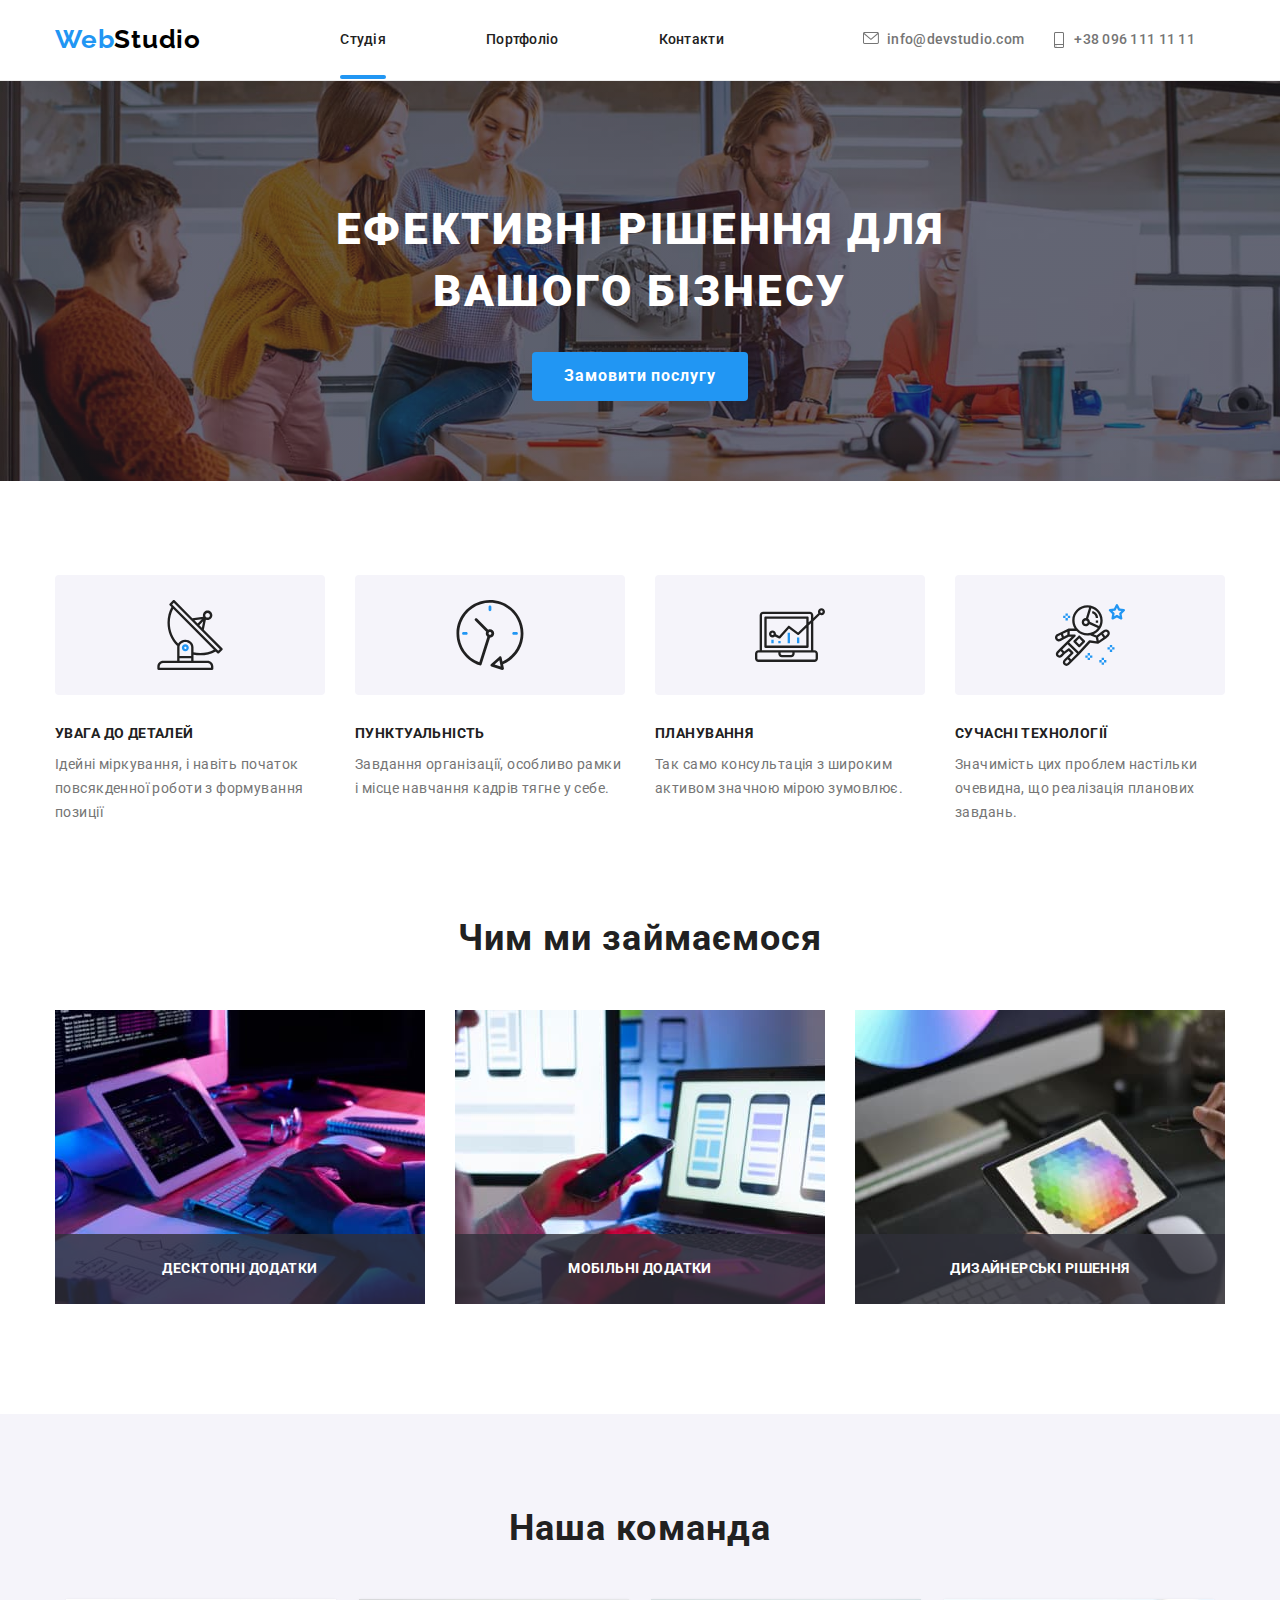
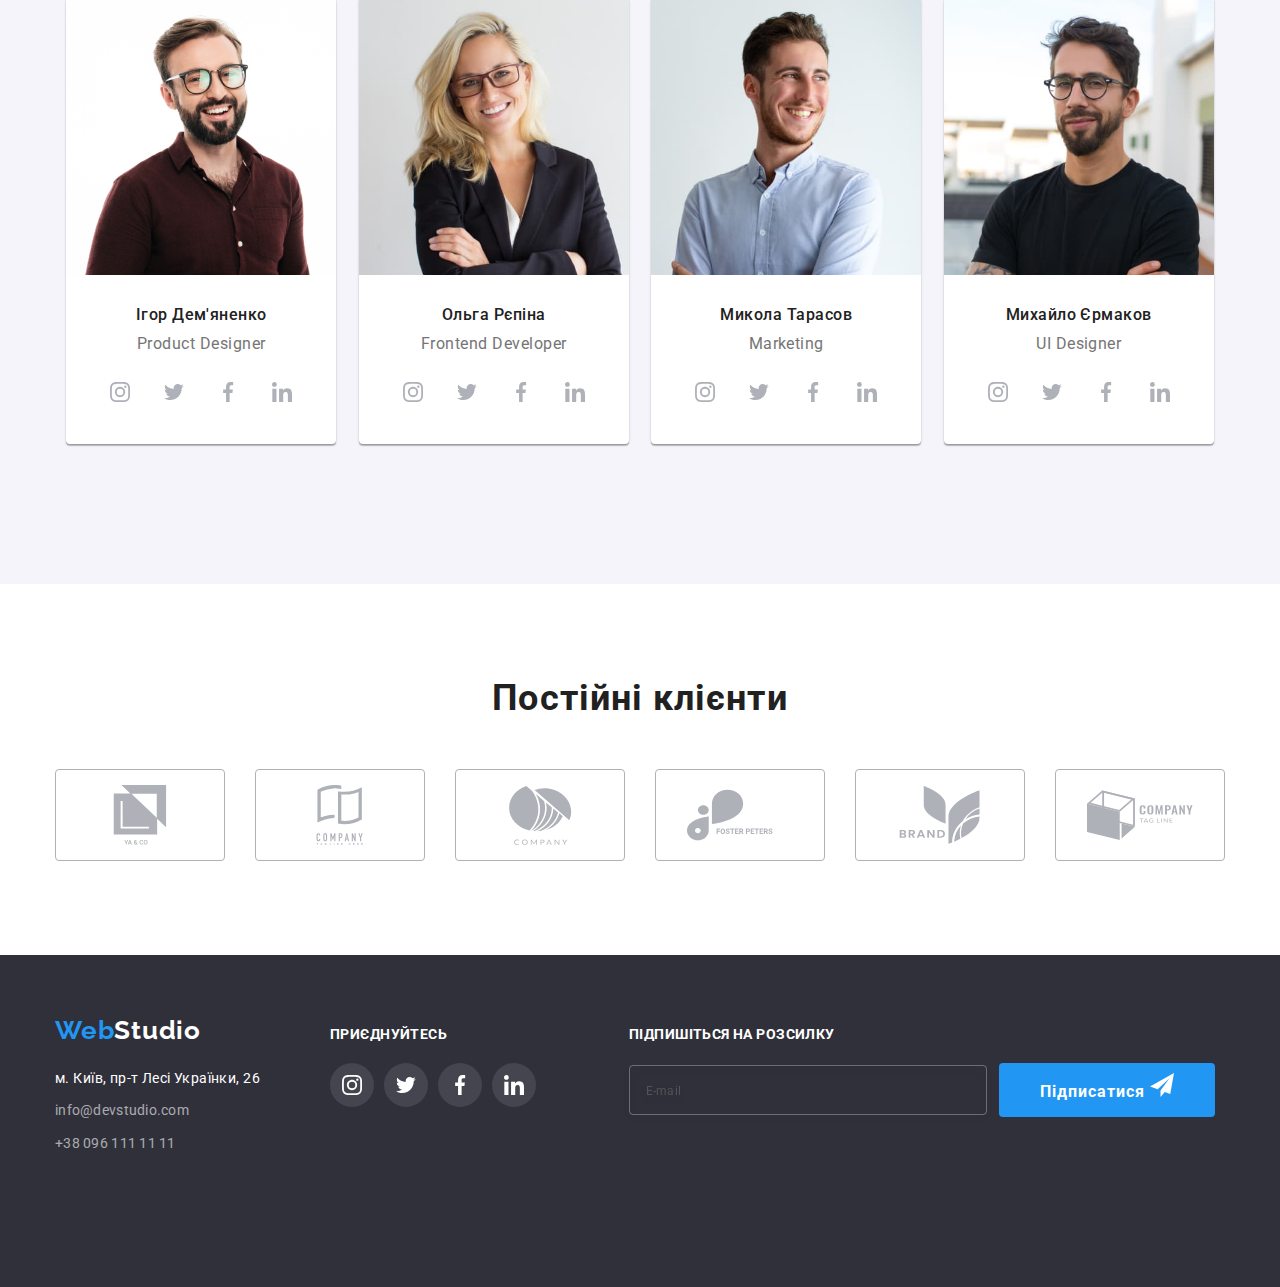
==== commit 57e44bbe: "edit team section" ====
--- a/index.html
+++ b/index.html
@@ -343,7 +343,7 @@
                                 </a></li>
                         </ul>
                     </div>
-                    </div>
+                    
                 </li>
                 <li class="team-list__card">
                     <picture>
@@ -385,13 +385,14 @@
                                     <svg class="team-socials__icon" width="20px" height="20px">
                                         <use href="./images/icons.svg#icon-linkedin"></use>
                                     </svg>
-                                </a></li>
+                                </a>
+                            </li>
                         </ul>
                     </div>
                 </li>
             </ul>
         </div>
-    
+    </div>
     </section>
         <section class="clients">
             <div class="clients-container container">
--- a/css/main.min.css
+++ b/css/main.min.css
@@ -1 +1 @@
-.cardset,.filter,.footer__list,.footer__navigation,.clients-list,.socials,.team-socials,.team-list__card,.advantage-list,.contacts,.navigation{list-style:none;padding:0px;margin:0px}.portfolio-content__title,.advantage__title{position:absolute;display:none;white-space:nowrap;width:1px;height:1px;overflow:hidden;border:0;padding:0;clip:rect(0);-webkit-clip-path:inset(50%);clip-path:inset(50%);margin:-1px}.current-link::after{content:"";display:block;position:absolute;width:100%;left:0;bottom:0px;height:4px;background-color:#2196f3;border-radius:2px}@media screen and (max-width: 767px){.current-link::after{display:none}}.current-link{position:relative}.current{color:#2196f3}.is-hidden{opacity:0;visibility:hidden;pointer-events:none}::-webkit-input-placeholder{font-weight:400;font-size:12px;line-height:1.16;letter-spacing:.01em;color:rgba(117,117,117,.5)}::-moz-placeholder{font-weight:400;font-size:12px;line-height:1.16;letter-spacing:.01em;color:rgba(117,117,117,.5)}:-ms-input-placeholder{font-weight:400;font-size:12px;line-height:1.16;letter-spacing:.01em;color:rgba(117,117,117,.5)}::-ms-input-placeholder{font-weight:400;font-size:12px;line-height:1.16;letter-spacing:.01em;color:rgba(117,117,117,.5)}::placeholder{font-weight:400;font-size:12px;line-height:1.16;letter-spacing:.01em;color:rgba(117,117,117,.5)}html{-webkit-box-sizing:border-box;box-sizing:border-box}*,* ::before,* ::after{-webkit-box-sizing:inherit;box-sizing:inherit}body{color:#757575;background-color:#fff;font-family:"Roboto"}.container{margin-right:auto;margin-left:auto;padding-right:15px;padding-left:15px}@media screen and (min-width: 480px){.container{width:480px}}@media(min-width: 768px){.container{width:768px}}@media(min-width: 1200px){.container{width:1200px}}img{display:block;max-width:100%;height:auto}.title{margin-top:0;margin-bottom:50px;text-align:center;color:#212121;font-weight:700;font-size:28px;line-height:1.17;letter-spacing:.03em}@media screen and (min-width: 1200px){.title{font-size:36px;line-height:1.16}}.action-text{text-transform:uppercase;margin-top:0;margin-bottom:0;color:#fff;font-weight:700;font-size:14px;line-height:1.14;letter-spacing:.03em}@media screen and (max-width: 1199px){.action-text{text-align:center}}@media screen and (min-width: 1200px){.action-text{text-align:left}}.button{display:inline-block;border-radius:4px;padding:10px 32px;min-width:216px;color:#fff;background-color:#2196f3;border:0;font-family:"Roboto";font-weight:700;font-size:16px;line-height:1.8;letter-spacing:.06em;-webkit-transition-property:background-color,-webkit-box-shadow;transition-property:background-color,-webkit-box-shadow;transition-property:background-color,box-shadow;transition-property:background-color,box-shadow,-webkit-box-shadow;-webkit-transition-duration:250ms;transition-duration:250ms;-webkit-transition-timing-function:cubic-bezier(0.4, 0, 0.2, 1);transition-timing-function:cubic-bezier(0.4, 0, 0.2, 1)}.button:hover,.button:focus{background-color:#188ce8;border:0;-webkit-box-shadow:0px 4px 4px rgba(0,0,0,.15);box-shadow:0px 4px 4px rgba(0,0,0,.15)}.filter__button{display:inline-block;color:#212121;background-color:#f5f4fa;border:0;font-family:"Roboto";font-weight:500;font-size:16px;line-height:1.6;letter-spacing:.03em;border-radius:4px;padding:6px 22px;text-align:center;margin-top:0;-webkit-transition-property:color,background-color,-webkit-box-shadow;transition-property:color,background-color,-webkit-box-shadow;transition-property:color,background-color,box-shadow;transition-property:color,background-color,box-shadow,-webkit-box-shadow;-webkit-transition-duration:250ms;transition-duration:250ms;-webkit-transition-timing-function:cubic-bezier(0.4, 0, 0.2, 1);transition-timing-function:cubic-bezier(0.4, 0, 0.2, 1)}.filter__button:first-child{display:inline-block;padding:6px 25px}.filter__button:hover,.filter__button:focus{color:#fff;background-color:#2196f3;-webkit-box-shadow:0px 3px 1px rgba(0,0,0,.1),0px 1px 2px rgba(0,0,0,.08),0px 2px 2px rgba(0,0,0,.12);box-shadow:0px 3px 1px rgba(0,0,0,.1),0px 1px 2px rgba(0,0,0,.08),0px 2px 2px rgba(0,0,0,.12)}.menu-button{position:absolute;top:10px;right:15px;display:-webkit-inline-box;display:-ms-inline-flexbox;display:inline-flex;padding:0;margin:0;background-color:rgba(0,0,0,0);border:none;z-index:2}@media screen and (min-width: 768px){.menu-button{display:none}}.menu-button .icon-cross2{display:none}.menu-button.is-open .icon-cross2{display:block}.menu-button.is-open .icon-menu{display:none}.logo{-ms-flex-negative:0;flex-shrink:0;color:#2196f3;text-decoration:none;font-family:"Raleway";font-weight:700;font-size:26px;line-height:1.2;letter-spacing:.03em}.logo__part{color:#000}.header{margin-top:0;position:relative;border-bottom:1px solid #ececec;background-color:#fff}.header__container{display:-webkit-box;display:-ms-flexbox;display:flex;margin-top:0;height:80px;-webkit-box-align:center;-ms-flex-align:center;align-items:center;margin-left:auto;padding-top:24px;padding-bottom:25px;-webkit-box-pack:justify;-ms-flex-pack:justify;justify-content:space-between}@media screen and (max-width: 480px){.header__container{height:60px}}.header__nav{display:-webkit-box;display:-ms-flexbox;display:flex;margin-top:0;-webkit-box-align:center;-ms-flex-align:center;align-items:center;-webkit-box-flex:1;-ms-flex-positive:1;flex-grow:1;gap:93px}@media screen and (min-width: 768px){.header__nav{display:-webkit-box;display:-ms-flexbox;display:flex;-webkit-box-pack:center;-ms-flex-pack:center;justify-content:center;-webkit-box-align:center;-ms-flex-align:center;align-items:center}}.menu__container{background-color:#fff;min-height:796px;width:100%;padding-top:55px;padding-right:30px;padding-bottom:55px;padding-left:30px}.menu__container.is-open{display:block}@media screen and (max-width: 767px){.menu__container{display:none;position:absolute;top:0;right:0}}@media screen and (min-width: 768px){.menu__container{display:-webkit-box;display:-ms-flexbox;display:flex;-webkit-box-flex:1;-ms-flex-positive:1;flex-grow:1;background-color:rgba(0,0,0,0)}}@media screen and (min-width: 768px){.menu__container,.navigation,.contacts{display:none}}.navigation{-webkit-box-flex:1;-ms-flex-positive:1;flex-grow:1;display:-webkit-box;display:-ms-flexbox;display:flex;-ms-flex-wrap:nowrap;flex-wrap:nowrap;gap:50px}@media screen and (max-width: 767px){.navigation{display:block}}@media screen and (min-width: 768px){.navigation{display:-webkit-box;display:-ms-flexbox;display:flex;-ms-flex-wrap:nowrap;flex-wrap:nowrap;display:flex;-webkit-box-pack:center;-ms-flex-pack:center;justify-content:center;-webkit-box-align:center;-ms-flex-align:center;align-items:center;margin-left:auto}}.navigation__item{display:-webkit-box;display:-ms-flexbox;display:flex;-webkit-box-align:center;-ms-flex-align:center;align-items:center;-webkit-box-pack:center;-ms-flex-pack:center;justify-content:center}.navigation__item:not(:last-child){margin-right:50px}@media screen and (max-width: 767px){.navigation__item{display:block;-webkit-box-pack:left;-ms-flex-pack:left;justify-content:left;margin-bottom:32px}}@media screen and (max-width: 767px){.navigation__item:last-child{margin-bottom:302px}}.navigation__link{padding-top:32px;padding-bottom:32px;color:#212121;font-weight:500;font-size:14px;line-height:1.1;letter-spacing:.02em;text-decoration:none;-webkit-transition:color 250ms cubic-bezier(0.4, 0, 0.2, 1);transition:color 250ms cubic-bezier(0.4, 0, 0.2, 1)}.navigation__link:hover,.navigation__link:focus{color:#2196f3}@media screen and (max-width: 767px){.navigation__link{font-size:40px;line-height:1.175;margin-bottom:32px;padding:0}}@media screen and (max-width: 767px){.navigation__link.current{color:#2196f3}}@media screen and (max-width: 767px){.navigation__link :last-child{margin-bottom:306px}}.contacts{display:block;padding:0}@media screen and (min-width: 1200px){.contacts{display:-webkit-box;display:-ms-flexbox;display:flex;-webkit-box-align:center;-ms-flex-align:center;align-items:center;gap:50px}}.contacts__item{color:#757575;font-weight:500;font-size:14px;font-style:normal;line-height:1.1;letter-spacing:.02em;text-decoration:none;-webkit-transition:color 250ms cubic-bezier(0.4, 0, 0.2, 1);transition:color 250ms cubic-bezier(0.4, 0, 0.2, 1)}@media screen and (max-width: 767px){.contacts__item{display:block;font-size:34px;line-height:1.16;-webkit-box-pack:left;-ms-flex-pack:left;justify-content:left;margin-bottom:30px;color:#2196f3}}@media screen and (min-width: 768px)and (max-width: 1199px){.contacts__item{display:-webkit-box;display:-ms-flexbox;display:flex;-webkit-box-pack:start;-ms-flex-pack:start;justify-content:flex-start;-webkit-box-align:center;-ms-flex-align:center;align-items:center;margin-bottom:10px;font-size:12px}}.contacts__item:hover,.contacts__item:focus{color:#2196f3}@media screen and (max-width: 767px){.contacts__item .menu{display:none}}.contacts__item:hover .smartphone{fill:#2196f3}.contacts__item:focus .smartphone{fill:#2196f3}.envelope{margin-right:10px;fill:#757575;fill:currentColor;margin-right:8px;-webkit-transition:fill 250ms cubic-bezier(0.4, 0, 0.2, 1);transition:fill 250ms cubic-bezier(0.4, 0, 0.2, 1)}.contacts:hover .envelope{fill:#2196f3}.contacts:focus .envelope{fill:#2196f3}@media screen and (max-width: 767px){.envelope{display:none}}.smartphone{margin-right:10px;fill:#757575;-webkit-transition:fill 250ms cubic-bezier(0.4, 0, 0.2, 1);transition:fill 250ms cubic-bezier(0.4, 0, 0.2, 1)}@media screen and (max-width: 767px){.smartphone{display:none}}.mobile-network{display:-webkit-box;display:-ms-flexbox;display:flex;padding:0}@media screen and (min-width: 768px){.mobile-network{display:none}}.mobile-network__item{display:-webkit-box;display:-ms-flexbox;display:flex;-webkit-box-pack:center;-ms-flex-pack:center;justify-content:center;-webkit-box-align:center;-ms-flex-align:center;align-items:center}.mobile-network__link{text-decoration:none;font-family:inherit;color:inherit;display:block;-webkit-transition-property:color;transition-property:color;-webkit-transition-duration:250ms;transition-duration:250ms;-webkit-transition-timing-function:cubic-bezier(0.4, 0, 0.2, 1);transition-timing-function:cubic-bezier(0.4, 0, 0.2, 1);font-weight:400;font-size:18px;line-height:1.222;letter-spacing:.02em;text-align:start;text-transform:none;color:#2196f3;margin-top:63px}.mobile-network__link:hover,.mobile-network__link:focus{color:#2196f3}.mobile-network__link:hover,.mobile-network__link:focus{color:#2196f3}.mobile-network__line{width:22px;height:0;border-width:1px;border-style:solid;border-color:rgba(33,33,33,.2);border-radius:0;-webkit-transform:rotate(90deg);transform:rotate(90deg);margin-top:63px}.hero{padding:0px;background-color:#2f303a;background-image:-webkit-gradient(linear, left top, left bottom, from(rgba(47, 48, 58, 0.4)), to(rgba(47, 48, 58, 0.4))),url(../../images/header-img.jpg);background-image:linear-gradient(rgba(47, 48, 58, 0.4), rgba(47, 48, 58, 0.4)),url(../../images/header-img.jpg);background-repeat:no-repeat;background-position:center;height:400px;max-width:480px;margin-left:auto;margin-right:auto;background-size:cover;padding-top:118px;padding-bottom:198px}@media screen and (max-width: 767px){.hero{background-image:-webkit-gradient(linear, left top, left bottom, from(rgba(47, 48, 58, 0.4)), to(rgba(47, 48, 58, 0.4))),url("../../images/header-img.jpg");background-image:linear-gradient(rgba(47, 48, 58, 0.4), rgba(47, 48, 58, 0.4)),url("../../images/header-img.jpg");max-width:480px}}@media screen and (max-width: 767px)and (min-device-pixel-ratio: 2),screen and (max-width: 767px)and (-webkit-min-device-pixel-ratio: 2),screen and (max-width: 767px)and (min-resolution: 192dpi),screen and (max-width: 767px)and (min-resolution: 2dppx){.hero{background-image:-webkit-gradient(linear, left top, left bottom, from(rgba(47, 48, 58, 0.4)), to(rgba(47, 48, 58, 0.4))),url("../../images/header-img@2x.jpg");background-image:linear-gradient(rgba(47, 48, 58, 0.4), rgba(47, 48, 58, 0.4)),url("../../images/header-img@2x.jpg")}}@media screen and (min-width: 768px){.hero{background-image:-webkit-gradient(linear, left top, left bottom, from(rgba(47, 48, 58, 0.4)), to(rgba(47, 48, 58, 0.4))),url("../../images/header-img-tablet.jpg");background-image:linear-gradient(rgba(47, 48, 58, 0.4), rgba(47, 48, 58, 0.4)),url("../../images/header-img-tablet.jpg");max-width:768px}}@media screen and (min-width: 768px)and (min-device-pixel-ratio: 2),screen and (min-width: 768px)and (-webkit-min-device-pixel-ratio: 2),screen and (min-width: 768px)and (min-resolution: 192dpi),screen and (min-width: 768px)and (min-resolution: 2dppx){.hero{background-image:-webkit-gradient(linear, left top, left bottom, from(rgba(47, 48, 58, 0.4)), to(rgba(47, 48, 58, 0.4))),url("../../images/header-img-tablet@2x.jpg");background-image:linear-gradient(rgba(47, 48, 58, 0.4), rgba(47, 48, 58, 0.4)),url("../../images/header-img-tablet@2x.jpg")}}@media screen and (min-width: 1200px){.hero{background-image:-webkit-gradient(linear, left top, left bottom, from(rgba(47, 48, 58, 0.4)), to(rgba(47, 48, 58, 0.4))),url("../../images/header-img-desktop.jpg");background-image:linear-gradient(rgba(47, 48, 58, 0.4), rgba(47, 48, 58, 0.4)),url("../../images/header-img-desktop.jpg");max-width:1600px}}@media screen and (min-width: 1200px)and (min-device-pixel-ratio: 2),screen and (min-width: 1200px)and (-webkit-min-device-pixel-ratio: 2),screen and (min-width: 1200px)and (min-resolution: 192dpi),screen and (min-width: 1200px)and (min-resolution: 2dppx){.hero{background-image:-webkit-gradient(linear, left top, left bottom, from(rgba(47, 48, 58, 0.4)), to(rgba(47, 48, 58, 0.4))),url("../../images/header-img-desktop@2x.jpg");background-image:linear-gradient(rgba(47, 48, 58, 0.4), rgba(47, 48, 58, 0.4)),url("../../images/header-img-desktop@2x.jpg")}}.hero .hero__container{-webkit-box-align:center;-ms-flex-align:center;align-items:center;-webkit-box-pack:center;-ms-flex-pack:center;justify-content:center;text-align:center}.hero .hero__title{margin:0 auto;margin-bottom:30px;margin-top:0px;max-width:360px;color:#fff;font-weight:900;font-size:26px;line-height:1.6;letter-spacing:.06em;text-transform:uppercase;text-align:center}@media screen and (min-width: 768px){.hero .hero__title{font-size:26px;line-height:1.6}}@media screen and (min-width: 1200px){.hero .hero__title{font-size:44px;line-height:1.4;max-width:696px}}.advantage{padding-top:94px;padding-bottom:94px;background-color:#fff}.advantage-list{margin-top:0;font-size:14px;line-height:24px;letter-spacing:.03em}@media screen and (min-width: 768px){.advantage-list{display:-webkit-box;display:-ms-flexbox;display:flex;-ms-flex-wrap:wrap;flex-wrap:wrap;-webkit-box-pack:center;-ms-flex-pack:center;justify-content:center}}@media screen and (min-width: 1200px){.advantage-list{-ms-flex-wrap:nowrap;flex-wrap:nowrap}}.advantage-list__item{width:calc((100% - 0px)/1);margin-bottom:30px}.advantage-list__item:last-child{margin-right:0;margin-bottom:0px}@media screen and (min-width: 768px){.advantage-list__item{width:calc((100% - 60px)/2);margin-right:30px}}@media screen and (min-width: 768px)and (max-width: 1199px){.advantage-list__item:nth-child(2n){margin-right:0px}}@media screen and (min-width: 1200px){.advantage-list__item{width:calc((100% - 90px)/4);margin-bottom:0px}}.advantage-list__card{background-color:#f5f4fa;display:-webkit-box;display:-ms-flexbox;display:flex;width:450px;height:120px;border-radius:4px;-webkit-box-pack:center;-ms-flex-pack:center;justify-content:center;-webkit-box-align:center;-ms-flex-align:center;align-items:center;margin-top:0;margin-bottom:30px}@media screen and (min-width: 768px){.advantage-list__card{max-width:354px;width:auto}}@media screen and (min-width: 1200px){.advantage-list__card{width:270px}}.advantage-list__title{margin-top:0;margin-bottom:10px;font-weight:700;font-size:14px;line-height:1.2;letter-spacing:.03em;color:#212121;text-transform:uppercase;text-align:center}@media screen and (min-width: 768px){.advantage-list__title{text-align:left}}.advantage-list__text{margin-top:0;margin-bottom:0;width:100%}.activity{padding-bottom:94px;background-color:#fff}@media screen and (max-width: 1199px){.activity{display:none}}.activity-list{display:-webkit-box;display:-ms-flexbox;display:flex;padding:0px;-webkit-box-pack:justify;-ms-flex-pack:justify;justify-content:space-between}.activity-list__item{width:370px;display:block;max-width:100%;height:auto;margin-right:30px}.activity-list__item:last-child{margin-right:0}.activity-list__image{display:block;max-width:100%;height:auto}.activity-list__description{position:absolute;bottom:0;left:0;width:100%;height:70px;background-color:rgba(47,48,58,.8);display:-webkit-box;display:-ms-flexbox;display:flex;-webkit-box-align:center;-ms-flex-align:center;align-items:center;-webkit-box-pack:center;-ms-flex-pack:center;justify-content:center}.activity-list__thumb{position:relative;left:0}.team{padding-bottom:94px;padding-top:94px;background-color:#f5f4fa}.team-list{padding:0px}@media screen and (min-width: 768px){.team-list{display:-webkit-box;display:-ms-flexbox;display:flex;-ms-flex-wrap:wrap;flex-wrap:wrap}}@media screen and (min-width: 1200px){.team-list{-webkit-box-pack:justify;-ms-flex-pack:justify;justify-content:space-between}}.team-list__card{width:100%;height:auto;background-color:#fff;font-size:16px;line-height:1.2;letter-spacing:.03em;border-radius:0px 0px 4px 4px;-webkit-box-shadow:0px 1px 3px rgba(0,0,0,.12),0px 1px 1px rgba(0,0,0,.14),0px 2px 1px rgba(0,0,0,.2);box-shadow:0px 1px 3px rgba(0,0,0,.12),0px 1px 1px rgba(0,0,0,.14),0px 2px 1px rgba(0,0,0,.2);margin-left:auto;margin-right:auto;margin-bottom:30px}@media screen and (min-width: 768px){.team-list__card{width:calc((100% - 30px)/2)}}@media screen and (min-width: 1200px){.team-list__card{width:calc((100% - 90px)/4)}}.team-list__image{display:block;width:100%;height:auto;margin:0 auto}.team-list__info{padding-top:30px;padding-bottom:30px}.team-list__title{margin-top:0px;margin-bottom:10px;text-align:center;font-weight:500;font-size:16px;line-height:1.2;color:#212121}.team-list__text{margin-top:0;margin-bottom:16px;text-align:center}.team-socials{display:-webkit-box;display:-ms-flexbox;display:flex;-webkit-box-pack:center;-ms-flex-pack:center;justify-content:center;gap:10px}.team-socials__link{display:-webkit-box;display:-ms-flexbox;display:flex;-webkit-box-align:center;-ms-flex-align:center;align-items:center;-webkit-box-pack:center;-ms-flex-pack:center;justify-content:center;width:44px;height:44px;background-color:#fff;border-radius:50%;-webkit-transition-property:background-color;transition-property:background-color;-webkit-transition-duration:250ms;transition-duration:250ms;-webkit-transition-timing-function:cubic-bezier(0.4, 0, 0.2, 1);transition-timing-function:cubic-bezier(0.4, 0, 0.2, 1)}.team-socials__link:hover,.team-socials__link:focus{background-color:#2196f3}.team-socials__icon{fill:#afb1b8;-webkit-transition-property:fill;transition-property:fill;-webkit-transition-duration:250ms;transition-duration:250ms;-webkit-transition-timing-function:cubic-bezier(0.4, 0, 0.2, 1);transition-timing-function:cubic-bezier(0.4, 0, 0.2, 1)}.team-socials__link:hover .team-socials__icon{fill:#fff}.team-socials__link:focus .team-socials__icon{fill:#fff}.socials{display:-webkit-box;display:-ms-flexbox;display:flex;-webkit-box-pack:center;-ms-flex-pack:center;justify-content:center;gap:10px}.socials__link{display:-webkit-box;display:-ms-flexbox;display:flex;-webkit-box-align:center;-ms-flex-align:center;align-items:center;-webkit-box-pack:center;-ms-flex-pack:center;justify-content:center;width:44px;height:44px;background-color:rgba(255,255,255,.1);border-radius:50%;-webkit-transition:background-color 250ms cubic-bezier(0.4, 0, 0.2, 1);transition:background-color 250ms cubic-bezier(0.4, 0, 0.2, 1)}.socials__link:hover,.socials__link:focus{background-color:#2196f3}.socials__icon{fill:#fff}.clients{padding-top:94px;padding-bottom:94px}.clients-container{margin-left:auto;margin-right:auto}.clients-list{display:-webkit-box;display:-ms-flexbox;display:flex;-ms-flex-wrap:wrap;flex-wrap:wrap;gap:30px}@media screen and (max-width: 767px){.clients-list :nth-child(2n){gap:0}}@media screen and (max-width: 1199px){.clients-list :nth-child(3n){gap:0}}@media screen and (min-width: 1200px){.clients-list{-ms-flex-wrap:nowrap;flex-wrap:nowrap}}.clients-list__item{width:calc((100% - 30px)/2);height:92px}@media screen and (min-width: 768px){.clients-list__item{width:calc((100% - 60px)/3)}}@media screen and (min-width: 1200px){.clients-list__item{width:calc((100% - 150px)/6)}}.clients-list__link{display:-webkit-box;display:-ms-flexbox;display:flex;height:92px;border:1px solid #afb1b8;border-radius:4px;-webkit-box-align:center;-ms-flex-align:center;align-items:center;-webkit-box-pack:center;-ms-flex-pack:center;justify-content:center;fill:#afb1b8;-webkit-transition-property:border;transition-property:border;-webkit-transition-duration:250ms;transition-duration:250ms;-webkit-transition-timing-function:cubic-bezier(0.4, 0, 0.2, 1);transition-timing-function:cubic-bezier(0.4, 0, 0.2, 1)}.clients-list__link:hover,.clients-list__link:focus{border:1px solid #2196f3}.clients-list__icon{fill:#afb1b8;-webkit-transition:fill 5050ms cubic-bezier(0.4, 0, 0.2, 1);transition:fill 5050ms cubic-bezier(0.4, 0, 0.2, 1)}.clients-list__link:hover .clients-list__icon{fill:#2196f3}.clients-list__link:focus .clients-list__icon{fill:#2196f3}.footer__container{text-align:center;margin-bottom:60px}@media screen and (min-width: 768px){.footer__container{display:-webkit-box;display:-ms-flexbox;display:flex;-ms-flex-pack:distribute;justify-content:space-around;-webkit-box-align:baseline;-ms-flex-align:baseline;align-items:baseline;margin-bottom:60px;-ms-flex-wrap:wrap;flex-wrap:wrap}}@media screen and (min-width: 1200px){.footer__container{-webkit-box-align:baseline;-ms-flex-align:baseline;align-items:baseline;-webkit-box-pack:justify;-ms-flex-pack:justify;justify-content:space-between;-ms-flex-wrap:nowrap;flex-wrap:nowrap}}.footer{padding-top:60px;padding-bottom:60px;background-color:#2f303a}.footer .contacts__item{color:rgba(255,255,255,.6);font-weight:400;font-size:14px;font-style:normal;line-height:1.71;letter-spacing:.02em;text-decoration:none;-webkit-transition:color 250ms cubic-bezier(0.4, 0, 0.2, 1);transition:color 250ms cubic-bezier(0.4, 0, 0.2, 1)}.footer-socials{margin-bottom:60px}.footer__navigation{margin-bottom:60px}@media screen and (min-width: 768px){.footer__navigation{margin-right:70px;margin-bottom:0}}@media screen and (min-width: 1200px){.footer__navigation{margin-right:70px;text-align:left}}.footer__logo{margin-top:0;font-family:"Raleway";font-weight:700;font-size:26px;line-height:1.2;letter-spacing:.03em;text-decoration:none}@media screen and (max-width: 1199px){.footer__logo{text-align:center}}.footer__logo-part{color:#fff;margin-bottom:20px}.footer__list{margin-top:20px}.footer__nav{margin-top:0}.footer__nav:not(:last-child){margin-bottom:9px;white-space:nowrap}@media screen and (max-width: 480px){.footer__nav{-webkit-box-pack:center;-ms-flex-pack:center;justify-content:center}}.footer__map{color:#fff;text-decoration:none;font-style:normal;font-style:normal;font-size:14px;line-height:1.7;letter-spacing:.03em;text-decoration:none;-webkit-transition-property:color;transition-property:color;-webkit-transition-duration:250ms;transition-duration:250ms;-webkit-transition-timing-function:cubic-bezier(0.4, 0, 0.2, 1);transition-timing-function:cubic-bezier(0.4, 0, 0.2, 1);text-align:center}.footer__map:hover,.footer__map:focus{color:#2196f3}.footer-socials__action-text{margin-bottom:20px}@media screen and (max-width: 480px){.footer-socials__action-text{text-align:center}}@media screen and (max-width: 1199px){.footer-form{display:block;padding-left:0}}@media screen and (min-width: 1200px){.footer-form{padding-left:93px}}.form-container{display:block;-ms-flex-wrap:wrap;flex-wrap:wrap;padding:0;margin:0}@media screen and (max-width: 767px){.form-container{max-width:768px}}@media screen and (min-width: 1200px){.form-container{display:-webkit-box;display:-ms-flexbox;display:flex;-webkit-box-align:center;-ms-flex-align:center;align-items:center;padding:0;-webkit-box-pack:start;-ms-flex-pack:start;justify-content:start}}.form-container__input{border:1px solid rgba(255,255,255,.3);-webkit-filter:drop-shadow(0px 4px 4px rgba(0, 0, 0, 0.15));filter:drop-shadow(0px 4px 4px rgba(0, 0, 0, 0.15));border-radius:4px;background-color:rgba(0,0,0,0);padding:15px 16px;font-family:inherit;resize:none;color:#fff;width:100%}@media screen and (max-width: 1199px){.form-container__input{margin-left:auto;margin-right:auto;margin-bottom:20px}}@media screen and (min-width: 1200px){.form-container__input{max-width:358px;margin-right:12px}}.form-container__input ::-webkit-input-placeholder{color:var(--placeholder-color);font-weight:400;font-size:16px;line-height:20px}.form-container__input ::-moz-placeholder{color:var(--placeholder-color);font-weight:400;font-size:16px;line-height:20px}.form-container__input :-ms-input-placeholder{color:var(--placeholder-color);font-weight:400;font-size:16px;line-height:20px}.form-container__input ::-ms-input-placeholder{color:var(--placeholder-color);font-weight:400;font-size:16px;line-height:20px}.form-container__input ::placeholder{color:var(--placeholder-color);font-weight:400;font-size:16px;line-height:20px}.form-container__input:not(:-moz-placeholder-shown){color:var(--secondary-bcg-color)}.form-container__input:not(:-ms-input-placeholder){color:var(--secondary-bcg-color)}.form-container__input:not(:placeholder-shown){color:var(--secondary-bcg-color)}.form-container__button .button{display:-webkit-box;display:-ms-flexbox;display:flex;-webkit-box-pack:center;-ms-flex-pack:center;justify-content:center;-webkit-box-align:center;-ms-flex-align:center;align-items:center;gap:12px;padding:10px 28px;position:relative;font-weight:700;font-size:16px;line-height:1.875;letter-spacing:.06em;color:#2196f3}@media screen and (max-width: 1199px){.form-container__button .button{display:block;margin-top:0;margin-right:auto;margin-bottom:0;margin-left:auto}}.backdrop{position:fixed;top:0;left:0;width:100%;height:100%;background-color:rgba(0,0,0,.2);opacity:1;-webkit-transition:opacity 250ms cubic-bezier(0.4, 0, 0.2, 1),visibility 250ms cubic-bezier(0.4, 0, 0.2, 1),background-color 250ms cubic-bezier(0.4, 0, 0.2, 1);transition:opacity 250ms cubic-bezier(0.4, 0, 0.2, 1),visibility 250ms cubic-bezier(0.4, 0, 0.2, 1),background-color 250ms cubic-bezier(0.4, 0, 0.2, 1)}.modal{max-width:450px;width:calc(100% - 30px);top:50%;left:50%;position:absolute;padding:40px;border-radius:4px;opacity:1;-webkit-transform:translate(-50%, -50%) scale(1);transform:translate(-50%, -50%) scale(1);background-color:#fff;-webkit-transition-property:-webkit-transform;transition-property:-webkit-transform;transition-property:transform;transition-property:transform, -webkit-transform;-webkit-transition-duration:250ms;transition-duration:250ms;-webkit-transition-timing-function:cubic-bezier(0.4, 0, 0.2, 1);transition-timing-function:cubic-bezier(0.4, 0, 0.2, 1)}.backdrop.is-hidden .modal{-webkit-transform:translate(-50%, -50%) scale(1.1);transform:translate(-50%, -50%) scale(1.1)}@media screen and (min-width: 768px){.modal{top:50%;left:50%;width:calc(100% - 318px)}}@media screen and (min-width: 1200px){.modal{min-width:528px;min-height:581px}}.modal__title{margin-top:0;margin-bottom:12px;font-weight:700;font-size:20px;line-height:1.15;text-align:center;letter-spacing:.03em;color:#212121}.modal__button{right:0;position:absolute;top:8px;right:8px;width:30px;height:30px;padding:9px 10px;border-radius:50%;border:1px solid rgba(0,0,0,.1);background-color:#fff;cursor:pointer}.modal__button:hover>.cross{fill:#2196f3;outline:none}.cross{-webkit-transform:translate(-50%, -50%);transform:translate(-50%, -50%);position:absolute;fill:#000;-webkit-transition:fill 250ms cubic-bezier(0.4, 0, 0.2, 1);transition:fill 250ms cubic-bezier(0.4, 0, 0.2, 1)}.contact-form__label{display:block;margin-bottom:4px;font-weight:400;font-size:12px;line-height:1.16;letter-spacing:.01em;color:#757575}.contact-form__label:not(:first-child){margin-top:10px}.contact-form__element{position:relative}.contact-form__element:last-child{margin-bottom:20px}.contact-form__input{border:1px solid rgba(33,33,33,.2);border-radius:4px;width:100%;height:40px;padding:11px 12px 11px 32px}.contact-form__input::-webkit-input-placeholder{color:rgba(117,117,117,.5);font-weight:400;font-size:12px;line-height:1.16;letter-spacing:.01em}.contact-form__input::-moz-placeholder{color:rgba(117,117,117,.5);font-weight:400;font-size:12px;line-height:1.16;letter-spacing:.01em}.contact-form__input:-ms-input-placeholder{color:rgba(117,117,117,.5);font-weight:400;font-size:12px;line-height:1.16;letter-spacing:.01em}.contact-form__input::-ms-input-placeholder{color:rgba(117,117,117,.5);font-weight:400;font-size:12px;line-height:1.16;letter-spacing:.01em}.contact-form__input::placeholder{color:rgba(117,117,117,.5);font-weight:400;font-size:12px;line-height:1.16;letter-spacing:.01em}::-webkit-input-placeholder{font-weight:400;font-size:12px;line-height:1.16;letter-spacing:.01em;color:rgba(117,117,117,.5)}::-moz-placeholder{font-weight:400;font-size:12px;line-height:1.16;letter-spacing:.01em;color:rgba(117,117,117,.5)}:-ms-input-placeholder{font-weight:400;font-size:12px;line-height:1.16;letter-spacing:.01em;color:rgba(117,117,117,.5)}::-ms-input-placeholder{font-weight:400;font-size:12px;line-height:1.16;letter-spacing:.01em;color:rgba(117,117,117,.5)}::placeholder{font-weight:400;font-size:12px;line-height:1.16;letter-spacing:.01em;color:rgba(117,117,117,.5)}.contact-form__input:focus{border-color:#2196f3}.contact-form__icon{position:absolute;top:50%;-webkit-transform:translateY(-50%);transform:translateY(-50%);left:12px;fill:#212121}.contact-form__element:focus-within .contact-form__icon{fill:#2196f3}.contact-form__comment{width:100%;height:120px;padding:12px 16px;border:1px solid rgba(33,33,33,.2);border-radius:4px;margin-bottom:20px;resize:none}.form-button-div{display:-webkit-box;display:-ms-flexbox;display:flex;-webkit-box-pack:center;-ms-flex-pack:center;justify-content:center;-webkit-box-align:center;-ms-flex-align:center;align-items:center}.contact-form__button{display:block;cursor:pointer;border-radius:4px;padding:10px 32px;min-width:216px;color:#fff;background-color:#2196f3;border:0;font-weight:700;font-size:16px;line-height:1.8;letter-spacing:.06em;-webkit-transition-property:background-color,-webkit-box-shadow;transition-property:background-color,-webkit-box-shadow;transition-property:background-color,box-shadow;transition-property:background-color,box-shadow,-webkit-box-shadow;-webkit-transition-duration:250ms;transition-duration:250ms;-webkit-transition-timing-function:cubic-bezier(0.4, 0, 0.2, 1);transition-timing-function:cubic-bezier(0.4, 0, 0.2, 1);margin:0 auto;margin-top:30px}.checkbox{display:block;position:relative}.checkbox__label{display:-webkit-box;display:-ms-flexbox;display:flex;-webkit-box-align:baseline;-ms-flex-align:baseline;align-items:baseline;-webkit-box-pack:justify;-ms-flex-pack:justify;justify-content:space-between;bottom:0;right:0;font-weight:400;font-size:14px;line-height:1.7;letter-spacing:.03em}.checkbox__input{-webkit-appearance:none;-moz-appearance:none;appearance:none}.checkbox__input:checked+.checkbox__icon{background-color:#2196f3;border-color:rgba(0,0,0,0);background-image:url("../images/check.svg");background-size:contain;background-position:center;background-repeat:no-repeat;background-origin:content-box}.checkbox__icon{display:inline-block;margin-right:8px;border-radius:4px;border:2px solid #212121;width:16px;height:15px;background-color:rgba(0,0,0,0);-webkit-transition:background-color 250ms cubic-bezier(0.4, 0, 0.2, 1);transition:background-color 250ms cubic-bezier(0.4, 0, 0.2, 1)}.checkbox__text{font-weight:400;font-size:14px;line-height:1.71;letter-spacing:.03em;-webkit-text-decoration-line:underline;text-decoration-line:underline;color:#2196f3}.checkbox-icon{display:inline-block;width:20px;height:20px;border:2px solid #212121;border-radius:4px}.portfolio-content{padding-top:94px;padding-bottom:94px}.filter{display:-webkit-box;display:-ms-flexbox;display:flex;margin-top:0px;-webkit-box-align:center;-ms-flex-align:center;align-items:center;-webkit-box-pack:center;-ms-flex-pack:center;justify-content:center;margin-bottom:50px}.filter__item:not(:last-child){margin-right:8px}.cardset{display:-webkit-box;display:-ms-flexbox;display:flex;-ms-flex-wrap:wrap;flex-wrap:wrap;margin-left:0}.cardset__element{-ms-flex-preferred-size:calc((100% - 60px)/3);flex-basis:calc((100% - 60px)/3);margin-right:30px;margin-bottom:30px;-webkit-transition:-webkit-box-shadow 250ms cubic-bezier(0.4, 0, 0.2, 1);transition:-webkit-box-shadow 250ms cubic-bezier(0.4, 0, 0.2, 1);transition:box-shadow 250ms cubic-bezier(0.4, 0, 0.2, 1);transition:box-shadow 250ms cubic-bezier(0.4, 0, 0.2, 1), -webkit-box-shadow 250ms cubic-bezier(0.4, 0, 0.2, 1)}.cardset__element:nth-last-child(-n+3){margin-bottom:0px}.cardset__element:nth-child(3n){margin-right:0}.cardset__element:hover,.cardset__element:focus{-webkit-box-shadow:0px 1px 1px rgba(0,0,0,.12),0px 4px 4px rgba(0,0,0,.06),1px 4px 6px rgba(0,0,0,.16);box-shadow:0px 1px 1px rgba(0,0,0,.12),0px 4px 4px rgba(0,0,0,.06),1px 4px 6px rgba(0,0,0,.16)}.cardset__thumb{position:relative;overflow:hidden}.cardset__description{padding:20px 24px;border:1px solid #eee}.cardset__title{margin-top:0;margin-bottom:4px;font-weight:700;font-size:18px;line-height:2;background-color:#fff;color:#212121;letter-spacing:.06em}.cardset__image{display:block;max-width:100%;height:auto;margin-top:0}.cardset__text{margin-top:0;margin-bottom:0;font-family:"Roboto";font-size:16px;line-height:1.875;letter-spacing:.03em}.cadrset-hover{position:absolute;top:0;left:0;width:100%;height:100%;background-color:rgba(33,150,243,.9);color:#fff;padding:63px 24px;z-index:1;-webkit-transform:translateY(100%);transform:translateY(100%);-webkit-transition:-webkit-transform 250ms cubic-bezier(0.4, 0, 0.2, 1);transition:-webkit-transform 250ms cubic-bezier(0.4, 0, 0.2, 1);transition:transform 250ms cubic-bezier(0.4, 0, 0.2, 1);transition:transform 250ms cubic-bezier(0.4, 0, 0.2, 1), -webkit-transform 250ms cubic-bezier(0.4, 0, 0.2, 1)}.cardset__element:hover .cadrset-hover{-webkit-transform:translateY(0);transform:translateY(0);pointer-events:none}.cadrset-hover__text{font-weight:400;font-size:18px;line-height:1.55;letter-spacing:.03em}/*# sourceMappingURL=main.min.css.map */+.cardset,.filter,.footer__list,.footer__navigation,.clients-list,.socials,.team-socials,.team-list__card,.advantage-list,.contacts,.navigation{list-style:none;padding:0px;margin:0px}.portfolio-content__title,.advantage__title{position:absolute;display:none;white-space:nowrap;width:1px;height:1px;overflow:hidden;border:0;padding:0;clip:rect(0);-webkit-clip-path:inset(50%);clip-path:inset(50%);margin:-1px}.current-link::after{content:"";display:block;position:absolute;width:100%;left:0;bottom:0px;height:4px;background-color:#2196f3;border-radius:2px}@media screen and (max-width: 767px){.current-link::after{display:none}}.current-link{position:relative}.current{color:#2196f3}.is-hidden{opacity:0;visibility:hidden;pointer-events:none}::-webkit-input-placeholder{font-weight:400;font-size:12px;line-height:1.16;letter-spacing:.01em;color:rgba(117,117,117,.5)}::-moz-placeholder{font-weight:400;font-size:12px;line-height:1.16;letter-spacing:.01em;color:rgba(117,117,117,.5)}:-ms-input-placeholder{font-weight:400;font-size:12px;line-height:1.16;letter-spacing:.01em;color:rgba(117,117,117,.5)}::-ms-input-placeholder{font-weight:400;font-size:12px;line-height:1.16;letter-spacing:.01em;color:rgba(117,117,117,.5)}::placeholder{font-weight:400;font-size:12px;line-height:1.16;letter-spacing:.01em;color:rgba(117,117,117,.5)}html{-webkit-box-sizing:border-box;box-sizing:border-box}*,* ::before,* ::after{-webkit-box-sizing:inherit;box-sizing:inherit}body{color:#757575;background-color:#fff;font-family:"Roboto"}.container{margin-right:auto;margin-left:auto;padding-right:15px;padding-left:15px}@media screen and (min-width: 480px){.container{width:480px}}@media(min-width: 768px){.container{width:768px}}@media(min-width: 1200px){.container{width:1200px}}img{display:block;max-width:100%;height:auto}.title{margin-top:0;margin-bottom:50px;text-align:center;color:#212121;font-weight:700;font-size:28px;line-height:1.17;letter-spacing:.03em}@media screen and (min-width: 1200px){.title{font-size:36px;line-height:1.16}}.action-text{text-transform:uppercase;margin-top:0;margin-bottom:0;color:#fff;font-weight:700;font-size:14px;line-height:1.14;letter-spacing:.03em}@media screen and (max-width: 1199px){.action-text{text-align:center}}@media screen and (min-width: 1200px){.action-text{text-align:left}}.button{display:inline-block;border-radius:4px;padding:10px 32px;min-width:216px;color:#fff;background-color:#2196f3;border:0;font-family:"Roboto";font-weight:700;font-size:16px;line-height:1.8;letter-spacing:.06em;-webkit-transition-property:background-color,-webkit-box-shadow;transition-property:background-color,-webkit-box-shadow;transition-property:background-color,box-shadow;transition-property:background-color,box-shadow,-webkit-box-shadow;-webkit-transition-duration:250ms;transition-duration:250ms;-webkit-transition-timing-function:cubic-bezier(0.4, 0, 0.2, 1);transition-timing-function:cubic-bezier(0.4, 0, 0.2, 1)}.button:hover,.button:focus{background-color:#188ce8;border:0;-webkit-box-shadow:0px 4px 4px rgba(0,0,0,.15);box-shadow:0px 4px 4px rgba(0,0,0,.15)}.filter__button{display:inline-block;color:#212121;background-color:#f5f4fa;border:0;font-family:"Roboto";font-weight:500;font-size:16px;line-height:1.6;letter-spacing:.03em;border-radius:4px;padding:6px 22px;text-align:center;margin-top:0;-webkit-transition-property:color,background-color,-webkit-box-shadow;transition-property:color,background-color,-webkit-box-shadow;transition-property:color,background-color,box-shadow;transition-property:color,background-color,box-shadow,-webkit-box-shadow;-webkit-transition-duration:250ms;transition-duration:250ms;-webkit-transition-timing-function:cubic-bezier(0.4, 0, 0.2, 1);transition-timing-function:cubic-bezier(0.4, 0, 0.2, 1)}.filter__button:first-child{display:inline-block;padding:6px 25px}.filter__button:hover,.filter__button:focus{color:#fff;background-color:#2196f3;-webkit-box-shadow:0px 3px 1px rgba(0,0,0,.1),0px 1px 2px rgba(0,0,0,.08),0px 2px 2px rgba(0,0,0,.12);box-shadow:0px 3px 1px rgba(0,0,0,.1),0px 1px 2px rgba(0,0,0,.08),0px 2px 2px rgba(0,0,0,.12)}.menu-button{position:absolute;top:10px;right:15px;display:-webkit-inline-box;display:-ms-inline-flexbox;display:inline-flex;padding:0;margin:0;background-color:rgba(0,0,0,0);border:none;z-index:2}@media screen and (min-width: 768px){.menu-button{display:none}}.menu-button .icon-cross2{display:none}.menu-button.is-open .icon-cross2{display:block}.menu-button.is-open .icon-menu{display:none}.logo{-ms-flex-negative:0;flex-shrink:0;color:#2196f3;text-decoration:none;font-family:"Raleway";font-weight:700;font-size:26px;line-height:1.2;letter-spacing:.03em}.logo__part{color:#000}.header{margin-top:0;position:relative;border-bottom:1px solid #ececec;background-color:#fff}.header__container{display:-webkit-box;display:-ms-flexbox;display:flex;margin-top:0;height:80px;-webkit-box-align:center;-ms-flex-align:center;align-items:center;margin-left:auto;padding-top:24px;padding-bottom:25px;-webkit-box-pack:justify;-ms-flex-pack:justify;justify-content:space-between}@media screen and (max-width: 480px){.header__container{height:60px}}.header__nav{display:-webkit-box;display:-ms-flexbox;display:flex;margin-top:0;-webkit-box-align:center;-ms-flex-align:center;align-items:center;-webkit-box-flex:1;-ms-flex-positive:1;flex-grow:1;gap:93px}@media screen and (min-width: 768px){.header__nav{display:-webkit-box;display:-ms-flexbox;display:flex;-webkit-box-pack:center;-ms-flex-pack:center;justify-content:center;-webkit-box-align:center;-ms-flex-align:center;align-items:center}}.menu__container{background-color:#fff;min-height:796px;width:100%;padding-top:55px;padding-right:30px;padding-bottom:55px;padding-left:30px}.menu__container.is-open{display:block}@media screen and (max-width: 767px){.menu__container{display:none;position:absolute;top:0;right:0}}@media screen and (min-width: 768px){.menu__container{display:-webkit-box;display:-ms-flexbox;display:flex;-webkit-box-flex:1;-ms-flex-positive:1;flex-grow:1;background-color:rgba(0,0,0,0)}}@media screen and (min-width: 768px){.menu__container,.navigation,.contacts{display:none}}.navigation{-webkit-box-flex:1;-ms-flex-positive:1;flex-grow:1;display:-webkit-box;display:-ms-flexbox;display:flex;-ms-flex-wrap:nowrap;flex-wrap:nowrap;gap:50px}@media screen and (max-width: 767px){.navigation{display:block}}@media screen and (min-width: 768px){.navigation{display:-webkit-box;display:-ms-flexbox;display:flex;-ms-flex-wrap:nowrap;flex-wrap:nowrap;display:flex;-webkit-box-pack:center;-ms-flex-pack:center;justify-content:center;-webkit-box-align:center;-ms-flex-align:center;align-items:center;margin-left:auto}}.navigation__item{display:-webkit-box;display:-ms-flexbox;display:flex;-webkit-box-align:center;-ms-flex-align:center;align-items:center;-webkit-box-pack:center;-ms-flex-pack:center;justify-content:center}.navigation__item:not(:last-child){margin-right:50px}@media screen and (max-width: 767px){.navigation__item{display:block;-webkit-box-pack:left;-ms-flex-pack:left;justify-content:left;margin-bottom:32px}}@media screen and (max-width: 767px){.navigation__item:last-child{margin-bottom:302px}}.navigation__link{padding-top:32px;padding-bottom:32px;color:#212121;font-weight:500;font-size:14px;line-height:1.1;letter-spacing:.02em;text-decoration:none;-webkit-transition:color 250ms cubic-bezier(0.4, 0, 0.2, 1);transition:color 250ms cubic-bezier(0.4, 0, 0.2, 1)}.navigation__link:hover,.navigation__link:focus{color:#2196f3}@media screen and (max-width: 767px){.navigation__link{font-size:40px;line-height:1.175;margin-bottom:32px;padding:0}}@media screen and (max-width: 767px){.navigation__link.current{color:#2196f3}}@media screen and (max-width: 767px){.navigation__link :last-child{margin-bottom:306px}}.contacts{display:block;padding:0}@media screen and (min-width: 1200px){.contacts{display:-webkit-box;display:-ms-flexbox;display:flex;-webkit-box-align:center;-ms-flex-align:center;align-items:center}}.contacts__item{color:#757575;font-weight:500;font-size:14px;font-style:normal;line-height:1.1;letter-spacing:.02em;text-decoration:none;-webkit-transition:color 250ms cubic-bezier(0.4, 0, 0.2, 1);transition:color 250ms cubic-bezier(0.4, 0, 0.2, 1)}@media screen and (max-width: 767px){.contacts__item{display:block;font-size:34px;line-height:1.16;-webkit-box-pack:left;-ms-flex-pack:left;justify-content:left;margin-bottom:30px;color:#2196f3}}@media screen and (min-width: 768px)and (max-width: 1199px){.contacts__item{display:-webkit-box;display:-ms-flexbox;display:flex;-webkit-box-pack:start;-ms-flex-pack:start;justify-content:flex-start;-webkit-box-align:center;-ms-flex-align:center;align-items:center;margin-bottom:10px;font-size:12px}}.contacts__item:hover,.contacts__item:focus{color:#2196f3}@media screen and (min-width: 1200px){.contacts__item{display:-webkit-box;display:-ms-flexbox;display:flex}}@media screen and (min-width: 1200px){.contacts__item:first-child{margin-right:30px}}@media screen and (max-width: 767px){.header__nav>.contacts{visibility:hidden}}.contacts__item:hover .smartphone{fill:#2196f3}.contacts__item:focus .smartphone{fill:#2196f3}.envelope{margin-right:10px;fill:#757575;fill:currentColor;margin-right:8px;-webkit-transition:fill 250ms cubic-bezier(0.4, 0, 0.2, 1);transition:fill 250ms cubic-bezier(0.4, 0, 0.2, 1)}.contacts:hover .envelope{fill:#2196f3}.contacts:focus .envelope{fill:#2196f3}@media screen and (max-width: 767px){.envelope{display:none}}.smartphone{margin-right:10px;fill:#757575;-webkit-transition:fill 250ms cubic-bezier(0.4, 0, 0.2, 1);transition:fill 250ms cubic-bezier(0.4, 0, 0.2, 1)}@media screen and (max-width: 767px){.smartphone{display:none}}.mobile-network{display:-webkit-box;display:-ms-flexbox;display:flex;padding:0}@media screen and (min-width: 768px){.mobile-network{display:none}}.mobile-network__item{display:-webkit-box;display:-ms-flexbox;display:flex;-webkit-box-pack:center;-ms-flex-pack:center;justify-content:center;-webkit-box-align:center;-ms-flex-align:center;align-items:center}.mobile-network__link{text-decoration:none;font-family:inherit;color:inherit;display:block;-webkit-transition-property:color;transition-property:color;-webkit-transition-duration:250ms;transition-duration:250ms;-webkit-transition-timing-function:cubic-bezier(0.4, 0, 0.2, 1);transition-timing-function:cubic-bezier(0.4, 0, 0.2, 1);font-weight:400;font-size:18px;line-height:1.222;letter-spacing:.02em;text-align:start;text-transform:none;color:#2196f3;margin-top:63px}.mobile-network__link:hover,.mobile-network__link:focus{color:#2196f3}.mobile-network__link:hover,.mobile-network__link:focus{color:#2196f3}.mobile-network__line{width:22px;height:0;border-width:1px;border-style:solid;border-color:rgba(33,33,33,.2);border-radius:0;-webkit-transform:rotate(90deg);transform:rotate(90deg);margin-top:63px}.hero{padding:0px;background-color:#2f303a;background-image:-webkit-gradient(linear, left top, left bottom, from(rgba(47, 48, 58, 0.4)), to(rgba(47, 48, 58, 0.4))),url(../../images/header-img.jpg);background-image:linear-gradient(rgba(47, 48, 58, 0.4), rgba(47, 48, 58, 0.4)),url(../../images/header-img.jpg);background-repeat:no-repeat;background-position:center;height:400px;max-width:480px;margin-left:auto;margin-right:auto;background-size:cover;padding-top:118px;padding-bottom:198px}@media screen and (max-width: 767px){.hero{background-image:-webkit-gradient(linear, left top, left bottom, from(rgba(47, 48, 58, 0.4)), to(rgba(47, 48, 58, 0.4))),url("../../images/header-img.jpg");background-image:linear-gradient(rgba(47, 48, 58, 0.4), rgba(47, 48, 58, 0.4)),url("../../images/header-img.jpg");max-width:480px}}@media screen and (max-width: 767px)and (min-device-pixel-ratio: 2),screen and (max-width: 767px)and (-webkit-min-device-pixel-ratio: 2),screen and (max-width: 767px)and (min-resolution: 192dpi),screen and (max-width: 767px)and (min-resolution: 2dppx){.hero{background-image:-webkit-gradient(linear, left top, left bottom, from(rgba(47, 48, 58, 0.4)), to(rgba(47, 48, 58, 0.4))),url("../../images/header-img@2x.jpg");background-image:linear-gradient(rgba(47, 48, 58, 0.4), rgba(47, 48, 58, 0.4)),url("../../images/header-img@2x.jpg")}}@media screen and (min-width: 768px){.hero{background-image:-webkit-gradient(linear, left top, left bottom, from(rgba(47, 48, 58, 0.4)), to(rgba(47, 48, 58, 0.4))),url("../../images/header-img-tablet.jpg");background-image:linear-gradient(rgba(47, 48, 58, 0.4), rgba(47, 48, 58, 0.4)),url("../../images/header-img-tablet.jpg");max-width:768px}}@media screen and (min-width: 768px)and (min-device-pixel-ratio: 2),screen and (min-width: 768px)and (-webkit-min-device-pixel-ratio: 2),screen and (min-width: 768px)and (min-resolution: 192dpi),screen and (min-width: 768px)and (min-resolution: 2dppx){.hero{background-image:-webkit-gradient(linear, left top, left bottom, from(rgba(47, 48, 58, 0.4)), to(rgba(47, 48, 58, 0.4))),url("../../images/header-img-tablet@2x.jpg");background-image:linear-gradient(rgba(47, 48, 58, 0.4), rgba(47, 48, 58, 0.4)),url("../../images/header-img-tablet@2x.jpg")}}@media screen and (min-width: 1200px){.hero{background-image:-webkit-gradient(linear, left top, left bottom, from(rgba(47, 48, 58, 0.4)), to(rgba(47, 48, 58, 0.4))),url("../../images/header-img-desktop.jpg");background-image:linear-gradient(rgba(47, 48, 58, 0.4), rgba(47, 48, 58, 0.4)),url("../../images/header-img-desktop.jpg");max-width:1600px}}@media screen and (min-width: 1200px)and (min-device-pixel-ratio: 2),screen and (min-width: 1200px)and (-webkit-min-device-pixel-ratio: 2),screen and (min-width: 1200px)and (min-resolution: 192dpi),screen and (min-width: 1200px)and (min-resolution: 2dppx){.hero{background-image:-webkit-gradient(linear, left top, left bottom, from(rgba(47, 48, 58, 0.4)), to(rgba(47, 48, 58, 0.4))),url("../../images/header-img-desktop@2x.jpg");background-image:linear-gradient(rgba(47, 48, 58, 0.4), rgba(47, 48, 58, 0.4)),url("../../images/header-img-desktop@2x.jpg")}}.hero .hero__container{-webkit-box-align:center;-ms-flex-align:center;align-items:center;-webkit-box-pack:center;-ms-flex-pack:center;justify-content:center;text-align:center}.hero .hero__title{margin:0 auto;margin-bottom:30px;margin-top:0px;max-width:360px;color:#fff;font-weight:900;font-size:26px;line-height:1.6;letter-spacing:.06em;text-transform:uppercase;text-align:center}@media screen and (min-width: 768px){.hero .hero__title{font-size:26px;line-height:1.6}}@media screen and (min-width: 1200px){.hero .hero__title{font-size:44px;line-height:1.4;max-width:696px}}.advantage{padding-top:94px;padding-bottom:94px;background-color:#fff}.advantage-list{margin-top:0;font-size:14px;line-height:24px;letter-spacing:.03em}@media screen and (min-width: 768px){.advantage-list{display:-webkit-box;display:-ms-flexbox;display:flex;-ms-flex-wrap:wrap;flex-wrap:wrap;-webkit-box-pack:center;-ms-flex-pack:center;justify-content:center}}@media screen and (min-width: 1200px){.advantage-list{-ms-flex-wrap:nowrap;flex-wrap:nowrap}}.advantage-list__item{width:calc((100% - 0px)/1);margin-bottom:30px}.advantage-list__item:last-child{margin-right:0;margin-bottom:0px}@media screen and (min-width: 768px){.advantage-list__item{width:calc((100% - 60px)/2);margin-right:30px}}@media screen and (min-width: 768px)and (max-width: 1199px){.advantage-list__item:nth-child(2n){margin-right:0px}}@media screen and (min-width: 1200px){.advantage-list__item{width:calc((100% - 90px)/4);margin-bottom:0px}}.advantage-list__card{background-color:#f5f4fa;display:-webkit-box;display:-ms-flexbox;display:flex;width:450px;height:120px;border-radius:4px;-webkit-box-pack:center;-ms-flex-pack:center;justify-content:center;-webkit-box-align:center;-ms-flex-align:center;align-items:center;margin-top:0;margin-bottom:30px}@media screen and (min-width: 768px){.advantage-list__card{max-width:354px;width:auto}}@media screen and (min-width: 1200px){.advantage-list__card{width:270px}}.advantage-list__title{margin-top:0;margin-bottom:10px;font-weight:700;font-size:14px;line-height:1.2;letter-spacing:.03em;color:#212121;text-transform:uppercase;text-align:center}@media screen and (min-width: 768px){.advantage-list__title{text-align:left}}.advantage-list__text{margin-top:0;margin-bottom:0;width:100%}.activity{padding-bottom:94px;background-color:#fff}@media screen and (max-width: 1199px){.activity{display:none}}.activity-list{display:-webkit-box;display:-ms-flexbox;display:flex;padding:0px;-webkit-box-pack:justify;-ms-flex-pack:justify;justify-content:space-between}.activity-list__item{width:370px;display:block;max-width:100%;height:auto;margin-right:30px}.activity-list__item:last-child{margin-right:0}.activity-list__image{display:block;max-width:100%;height:auto}.activity-list__description{position:absolute;bottom:0;left:0;width:100%;height:70px;background-color:rgba(47,48,58,.8);display:-webkit-box;display:-ms-flexbox;display:flex;-webkit-box-align:center;-ms-flex-align:center;align-items:center;-webkit-box-pack:center;-ms-flex-pack:center;justify-content:center}.activity-list__thumb{position:relative;left:0}.team{padding-bottom:94px;padding-top:94px;background-color:#f5f4fa}.team-list{padding:0px}@media screen and (min-width: 768px){.team-list{display:-webkit-box;display:-ms-flexbox;display:flex;-ms-flex-wrap:wrap;flex-wrap:wrap}}@media screen and (min-width: 1200px){.team-list{-webkit-box-pack:justify;-ms-flex-pack:justify;justify-content:space-between}}.team-list__card{width:100%;height:auto;background-color:#fff;font-size:16px;line-height:1.2;letter-spacing:.03em;border-radius:0px 0px 4px 4px;-webkit-box-shadow:0px 1px 3px rgba(0,0,0,.12),0px 1px 1px rgba(0,0,0,.14),0px 2px 1px rgba(0,0,0,.2);box-shadow:0px 1px 3px rgba(0,0,0,.12),0px 1px 1px rgba(0,0,0,.14),0px 2px 1px rgba(0,0,0,.2);margin-left:auto;margin-right:auto;margin-bottom:30px}@media screen and (min-width: 768px){.team-list__card{width:calc((100% - 30px)/2)}}@media screen and (min-width: 1200px){.team-list__card{width:calc((100% - 90px)/4)}}.team-list__image{display:block;width:100%;height:auto;margin:0 auto}.team-list__info{padding-top:30px;padding-bottom:30px}.team-list__title{margin-top:0px;margin-bottom:10px;text-align:center;font-weight:500;font-size:16px;line-height:1.2;color:#212121}.team-list__text{margin-top:0;margin-bottom:16px;text-align:center}.team-socials{display:-webkit-box;display:-ms-flexbox;display:flex;-webkit-box-pack:center;-ms-flex-pack:center;justify-content:center;gap:10px}.team-socials__link{display:-webkit-box;display:-ms-flexbox;display:flex;-webkit-box-align:center;-ms-flex-align:center;align-items:center;-webkit-box-pack:center;-ms-flex-pack:center;justify-content:center;width:44px;height:44px;background-color:#fff;border-radius:50%;-webkit-transition-property:background-color;transition-property:background-color;-webkit-transition-duration:250ms;transition-duration:250ms;-webkit-transition-timing-function:cubic-bezier(0.4, 0, 0.2, 1);transition-timing-function:cubic-bezier(0.4, 0, 0.2, 1)}.team-socials__link:hover,.team-socials__link:focus{background-color:#2196f3}.team-socials__icon{fill:#afb1b8;-webkit-transition-property:fill;transition-property:fill;-webkit-transition-duration:250ms;transition-duration:250ms;-webkit-transition-timing-function:cubic-bezier(0.4, 0, 0.2, 1);transition-timing-function:cubic-bezier(0.4, 0, 0.2, 1)}.team-socials__link:hover .team-socials__icon{fill:#fff}.team-socials__link:focus .team-socials__icon{fill:#fff}.socials{display:-webkit-box;display:-ms-flexbox;display:flex;-webkit-box-pack:center;-ms-flex-pack:center;justify-content:center;gap:10px}.socials__link{display:-webkit-box;display:-ms-flexbox;display:flex;-webkit-box-align:center;-ms-flex-align:center;align-items:center;-webkit-box-pack:center;-ms-flex-pack:center;justify-content:center;width:44px;height:44px;background-color:rgba(255,255,255,.1);border-radius:50%;-webkit-transition:background-color 250ms cubic-bezier(0.4, 0, 0.2, 1);transition:background-color 250ms cubic-bezier(0.4, 0, 0.2, 1)}.socials__link:hover,.socials__link:focus{background-color:#2196f3}.socials__icon{fill:#fff}.clients{padding-top:94px;padding-bottom:94px}.clients-container{margin-left:auto;margin-right:auto}.clients-list{display:-webkit-box;display:-ms-flexbox;display:flex;-ms-flex-wrap:wrap;flex-wrap:wrap;gap:30px}@media screen and (max-width: 767px){.clients-list :nth-child(2n){gap:0}}@media screen and (max-width: 1199px){.clients-list :nth-child(3n){gap:0}}@media screen and (min-width: 1200px){.clients-list{-ms-flex-wrap:nowrap;flex-wrap:nowrap}}.clients-list__item{width:calc((100% - 30px)/2);height:92px}@media screen and (min-width: 768px){.clients-list__item{width:calc((100% - 60px)/3)}}@media screen and (min-width: 1200px){.clients-list__item{width:calc((100% - 150px)/6)}}.clients-list__link{display:-webkit-box;display:-ms-flexbox;display:flex;height:92px;border:1px solid #afb1b8;border-radius:4px;-webkit-box-align:center;-ms-flex-align:center;align-items:center;-webkit-box-pack:center;-ms-flex-pack:center;justify-content:center;fill:#afb1b8;-webkit-transition-property:border;transition-property:border;-webkit-transition-duration:250ms;transition-duration:250ms;-webkit-transition-timing-function:cubic-bezier(0.4, 0, 0.2, 1);transition-timing-function:cubic-bezier(0.4, 0, 0.2, 1)}.clients-list__link:hover,.clients-list__link:focus{border:1px solid #2196f3}.clients-list__icon{fill:#afb1b8;-webkit-transition:fill 5050ms cubic-bezier(0.4, 0, 0.2, 1);transition:fill 5050ms cubic-bezier(0.4, 0, 0.2, 1)}.clients-list__link:hover .clients-list__icon{fill:#2196f3}.clients-list__link:focus .clients-list__icon{fill:#2196f3}.footer__container{text-align:center;margin-bottom:60px}@media screen and (min-width: 768px){.footer__container{display:-webkit-box;display:-ms-flexbox;display:flex;-ms-flex-pack:distribute;justify-content:space-around;-webkit-box-align:baseline;-ms-flex-align:baseline;align-items:baseline;margin-bottom:60px;-ms-flex-wrap:wrap;flex-wrap:wrap}}@media screen and (min-width: 1200px){.footer__container{-webkit-box-align:baseline;-ms-flex-align:baseline;align-items:baseline;-webkit-box-pack:justify;-ms-flex-pack:justify;justify-content:space-between;-ms-flex-wrap:nowrap;flex-wrap:nowrap}}.footer{padding-top:60px;padding-bottom:60px;background-color:#2f303a}.footer .contacts__item{color:rgba(255,255,255,.6);font-weight:400;font-size:14px;font-style:normal;line-height:1.71;letter-spacing:.02em;text-decoration:none;-webkit-transition:color 250ms cubic-bezier(0.4, 0, 0.2, 1);transition:color 250ms cubic-bezier(0.4, 0, 0.2, 1)}.footer-socials{margin-bottom:60px}.footer__navigation{margin-bottom:60px}@media screen and (min-width: 768px){.footer__navigation{margin-right:70px;margin-bottom:0}}@media screen and (min-width: 1200px){.footer__navigation{margin-right:70px;text-align:left}}.footer__logo{margin-top:0;font-family:"Raleway";font-weight:700;font-size:26px;line-height:1.2;letter-spacing:.03em;text-decoration:none}@media screen and (max-width: 1199px){.footer__logo{text-align:center}}.footer__logo-part{color:#fff;margin-bottom:20px}.footer__list{margin-top:20px}.footer__nav{margin-top:0}.footer__nav:not(:last-child){margin-bottom:9px;white-space:nowrap}@media screen and (max-width: 480px){.footer__nav{-webkit-box-pack:center;-ms-flex-pack:center;justify-content:center}}.footer__map{color:#fff;text-decoration:none;font-style:normal;font-style:normal;font-size:14px;line-height:1.7;letter-spacing:.03em;text-decoration:none;-webkit-transition-property:color;transition-property:color;-webkit-transition-duration:250ms;transition-duration:250ms;-webkit-transition-timing-function:cubic-bezier(0.4, 0, 0.2, 1);transition-timing-function:cubic-bezier(0.4, 0, 0.2, 1);text-align:center}.footer__map:hover,.footer__map:focus{color:#2196f3}.footer-socials__action-text{margin-bottom:20px}@media screen and (max-width: 480px){.footer-socials__action-text{text-align:center}}@media screen and (max-width: 1199px){.footer-form{display:block;padding-left:0}}@media screen and (min-width: 1200px){.footer-form{padding-left:93px}}.form-container{display:block;-ms-flex-wrap:wrap;flex-wrap:wrap;padding:0;margin:0}@media screen and (max-width: 767px){.form-container{max-width:768px}}@media screen and (min-width: 1200px){.form-container{display:-webkit-box;display:-ms-flexbox;display:flex;-webkit-box-align:center;-ms-flex-align:center;align-items:center;padding:0;-webkit-box-pack:start;-ms-flex-pack:start;justify-content:start}}.form-container__input{border:1px solid rgba(255,255,255,.3);-webkit-filter:drop-shadow(0px 4px 4px rgba(0, 0, 0, 0.15));filter:drop-shadow(0px 4px 4px rgba(0, 0, 0, 0.15));border-radius:4px;background-color:rgba(0,0,0,0);padding:15px 16px;font-family:inherit;resize:none;color:#fff;width:100%}@media screen and (max-width: 1199px){.form-container__input{margin-left:auto;margin-right:auto;margin-bottom:20px}}@media screen and (min-width: 1200px){.form-container__input{max-width:358px;margin-right:12px}}.form-container__input ::-webkit-input-placeholder{color:var(--placeholder-color);font-weight:400;font-size:16px;line-height:20px}.form-container__input ::-moz-placeholder{color:var(--placeholder-color);font-weight:400;font-size:16px;line-height:20px}.form-container__input :-ms-input-placeholder{color:var(--placeholder-color);font-weight:400;font-size:16px;line-height:20px}.form-container__input ::-ms-input-placeholder{color:var(--placeholder-color);font-weight:400;font-size:16px;line-height:20px}.form-container__input ::placeholder{color:var(--placeholder-color);font-weight:400;font-size:16px;line-height:20px}.form-container__input:not(:-moz-placeholder-shown){color:var(--secondary-bcg-color)}.form-container__input:not(:-ms-input-placeholder){color:var(--secondary-bcg-color)}.form-container__input:not(:placeholder-shown){color:var(--secondary-bcg-color)}.form-container__button .button{display:-webkit-box;display:-ms-flexbox;display:flex;-webkit-box-pack:center;-ms-flex-pack:center;justify-content:center;-webkit-box-align:center;-ms-flex-align:center;align-items:center;gap:12px;padding:10px 28px;position:relative;font-weight:700;font-size:16px;line-height:1.875;letter-spacing:.06em;color:#2196f3}@media screen and (max-width: 1199px){.form-container__button .button{display:block;margin-top:0;margin-right:auto;margin-bottom:0;margin-left:auto}}.backdrop{position:fixed;top:0;left:0;width:100%;height:100%;background-color:rgba(0,0,0,.2);opacity:1;-webkit-transition:opacity 250ms cubic-bezier(0.4, 0, 0.2, 1),visibility 250ms cubic-bezier(0.4, 0, 0.2, 1),background-color 250ms cubic-bezier(0.4, 0, 0.2, 1);transition:opacity 250ms cubic-bezier(0.4, 0, 0.2, 1),visibility 250ms cubic-bezier(0.4, 0, 0.2, 1),background-color 250ms cubic-bezier(0.4, 0, 0.2, 1)}.modal{max-width:450px;width:calc(100% - 30px);top:50%;left:50%;position:absolute;padding:40px;border-radius:4px;opacity:1;-webkit-transform:translate(-50%, -50%) scale(1);transform:translate(-50%, -50%) scale(1);background-color:#fff;-webkit-transition-property:-webkit-transform;transition-property:-webkit-transform;transition-property:transform;transition-property:transform, -webkit-transform;-webkit-transition-duration:250ms;transition-duration:250ms;-webkit-transition-timing-function:cubic-bezier(0.4, 0, 0.2, 1);transition-timing-function:cubic-bezier(0.4, 0, 0.2, 1)}.backdrop.is-hidden .modal{-webkit-transform:translate(-50%, -50%) scale(1.1);transform:translate(-50%, -50%) scale(1.1)}@media screen and (min-width: 768px){.modal{top:50%;left:50%;width:calc(100% - 318px)}}@media screen and (min-width: 1200px){.modal{min-width:528px;min-height:581px}}.modal__title{margin-top:0;margin-bottom:12px;font-weight:700;font-size:20px;line-height:1.15;text-align:center;letter-spacing:.03em;color:#212121}.modal__button{right:0;position:absolute;top:8px;right:8px;width:30px;height:30px;padding:9px 10px;border-radius:50%;border:1px solid rgba(0,0,0,.1);background-color:#fff;cursor:pointer}.modal__button:hover>.cross{fill:#2196f3;outline:none}.cross{-webkit-transform:translate(-50%, -50%);transform:translate(-50%, -50%);position:absolute;fill:#000;-webkit-transition:fill 250ms cubic-bezier(0.4, 0, 0.2, 1);transition:fill 250ms cubic-bezier(0.4, 0, 0.2, 1)}.contact-form__label{display:block;margin-bottom:4px;font-weight:400;font-size:12px;line-height:1.16;letter-spacing:.01em;color:#757575}.contact-form__label:not(:first-child){margin-top:10px}.contact-form__element{position:relative}.contact-form__element:last-child{margin-bottom:20px}.contact-form__input{border:1px solid rgba(33,33,33,.2);border-radius:4px;width:100%;height:40px;padding:11px 12px 11px 32px}.contact-form__input::-webkit-input-placeholder{color:rgba(117,117,117,.5);font-weight:400;font-size:12px;line-height:1.16;letter-spacing:.01em}.contact-form__input::-moz-placeholder{color:rgba(117,117,117,.5);font-weight:400;font-size:12px;line-height:1.16;letter-spacing:.01em}.contact-form__input:-ms-input-placeholder{color:rgba(117,117,117,.5);font-weight:400;font-size:12px;line-height:1.16;letter-spacing:.01em}.contact-form__input::-ms-input-placeholder{color:rgba(117,117,117,.5);font-weight:400;font-size:12px;line-height:1.16;letter-spacing:.01em}.contact-form__input::placeholder{color:rgba(117,117,117,.5);font-weight:400;font-size:12px;line-height:1.16;letter-spacing:.01em}::-webkit-input-placeholder{font-weight:400;font-size:12px;line-height:1.16;letter-spacing:.01em;color:rgba(117,117,117,.5)}::-moz-placeholder{font-weight:400;font-size:12px;line-height:1.16;letter-spacing:.01em;color:rgba(117,117,117,.5)}:-ms-input-placeholder{font-weight:400;font-size:12px;line-height:1.16;letter-spacing:.01em;color:rgba(117,117,117,.5)}::-ms-input-placeholder{font-weight:400;font-size:12px;line-height:1.16;letter-spacing:.01em;color:rgba(117,117,117,.5)}::placeholder{font-weight:400;font-size:12px;line-height:1.16;letter-spacing:.01em;color:rgba(117,117,117,.5)}.contact-form__input:focus{border-color:#2196f3}.contact-form__icon{position:absolute;top:50%;-webkit-transform:translateY(-50%);transform:translateY(-50%);left:12px;fill:#212121}.contact-form__element:focus-within .contact-form__icon{fill:#2196f3}.contact-form__comment{width:100%;height:120px;padding:12px 16px;border:1px solid rgba(33,33,33,.2);border-radius:4px;margin-bottom:20px;resize:none}.form-button-div{display:-webkit-box;display:-ms-flexbox;display:flex;-webkit-box-pack:center;-ms-flex-pack:center;justify-content:center;-webkit-box-align:center;-ms-flex-align:center;align-items:center}.contact-form__button{display:block;cursor:pointer;border-radius:4px;padding:10px 32px;min-width:216px;color:#fff;background-color:#2196f3;border:0;font-weight:700;font-size:16px;line-height:1.8;letter-spacing:.06em;-webkit-transition-property:background-color,-webkit-box-shadow;transition-property:background-color,-webkit-box-shadow;transition-property:background-color,box-shadow;transition-property:background-color,box-shadow,-webkit-box-shadow;-webkit-transition-duration:250ms;transition-duration:250ms;-webkit-transition-timing-function:cubic-bezier(0.4, 0, 0.2, 1);transition-timing-function:cubic-bezier(0.4, 0, 0.2, 1);margin:0 auto;margin-top:30px}.checkbox{display:block;position:relative}.checkbox__label{display:-webkit-box;display:-ms-flexbox;display:flex;-webkit-box-align:baseline;-ms-flex-align:baseline;align-items:baseline;-webkit-box-pack:justify;-ms-flex-pack:justify;justify-content:space-between;bottom:0;right:0;font-weight:400;font-size:14px;line-height:1.7;letter-spacing:.03em}.checkbox__input{-webkit-appearance:none;-moz-appearance:none;appearance:none}.checkbox__input:checked+.checkbox__icon{background-color:#2196f3;border-color:rgba(0,0,0,0);background-image:url("../images/check.svg");background-size:contain;background-position:center;background-repeat:no-repeat;background-origin:content-box}.checkbox__icon{display:inline-block;margin-right:8px;border-radius:4px;border:2px solid #212121;width:16px;height:15px;background-color:rgba(0,0,0,0);-webkit-transition:background-color 250ms cubic-bezier(0.4, 0, 0.2, 1);transition:background-color 250ms cubic-bezier(0.4, 0, 0.2, 1)}.checkbox__text{font-weight:400;font-size:14px;line-height:1.71;letter-spacing:.03em;-webkit-text-decoration-line:underline;text-decoration-line:underline;color:#2196f3}.checkbox-icon{display:inline-block;width:20px;height:20px;border:2px solid #212121;border-radius:4px}.portfolio-content{padding-top:94px;padding-bottom:94px}.filter{display:-webkit-box;display:-ms-flexbox;display:flex;margin-top:0px;-webkit-box-align:center;-ms-flex-align:center;align-items:center;-webkit-box-pack:center;-ms-flex-pack:center;justify-content:center;margin-bottom:50px}.filter__item:not(:last-child){margin-right:8px}.cardset{display:-webkit-box;display:-ms-flexbox;display:flex;-ms-flex-wrap:wrap;flex-wrap:wrap;margin-left:0}.cardset__element{-ms-flex-preferred-size:calc((100% - 60px)/3);flex-basis:calc((100% - 60px)/3);margin-right:30px;margin-bottom:30px;-webkit-transition:-webkit-box-shadow 250ms cubic-bezier(0.4, 0, 0.2, 1);transition:-webkit-box-shadow 250ms cubic-bezier(0.4, 0, 0.2, 1);transition:box-shadow 250ms cubic-bezier(0.4, 0, 0.2, 1);transition:box-shadow 250ms cubic-bezier(0.4, 0, 0.2, 1), -webkit-box-shadow 250ms cubic-bezier(0.4, 0, 0.2, 1)}.cardset__element:nth-last-child(-n+3){margin-bottom:0px}.cardset__element:nth-child(3n){margin-right:0}.cardset__element:hover,.cardset__element:focus{-webkit-box-shadow:0px 1px 1px rgba(0,0,0,.12),0px 4px 4px rgba(0,0,0,.06),1px 4px 6px rgba(0,0,0,.16);box-shadow:0px 1px 1px rgba(0,0,0,.12),0px 4px 4px rgba(0,0,0,.06),1px 4px 6px rgba(0,0,0,.16)}.cardset__thumb{position:relative;overflow:hidden}.cardset__description{padding:20px 24px;border:1px solid #eee}.cardset__title{margin-top:0;margin-bottom:4px;font-weight:700;font-size:18px;line-height:2;background-color:#fff;color:#212121;letter-spacing:.06em}.cardset__image{display:block;max-width:100%;height:auto;margin-top:0}.cardset__text{margin-top:0;margin-bottom:0;font-family:"Roboto";font-size:16px;line-height:1.875;letter-spacing:.03em}.cadrset-hover{position:absolute;top:0;left:0;width:100%;height:100%;background-color:rgba(33,150,243,.9);color:#fff;padding:63px 24px;z-index:1;-webkit-transform:translateY(100%);transform:translateY(100%);-webkit-transition:-webkit-transform 250ms cubic-bezier(0.4, 0, 0.2, 1);transition:-webkit-transform 250ms cubic-bezier(0.4, 0, 0.2, 1);transition:transform 250ms cubic-bezier(0.4, 0, 0.2, 1);transition:transform 250ms cubic-bezier(0.4, 0, 0.2, 1), -webkit-transform 250ms cubic-bezier(0.4, 0, 0.2, 1)}.cardset__element:hover .cadrset-hover{-webkit-transform:translateY(0);transform:translateY(0);pointer-events:none}.cadrset-hover__text{font-weight:400;font-size:18px;line-height:1.55;letter-spacing:.03em}/*# sourceMappingURL=main.min.css.map */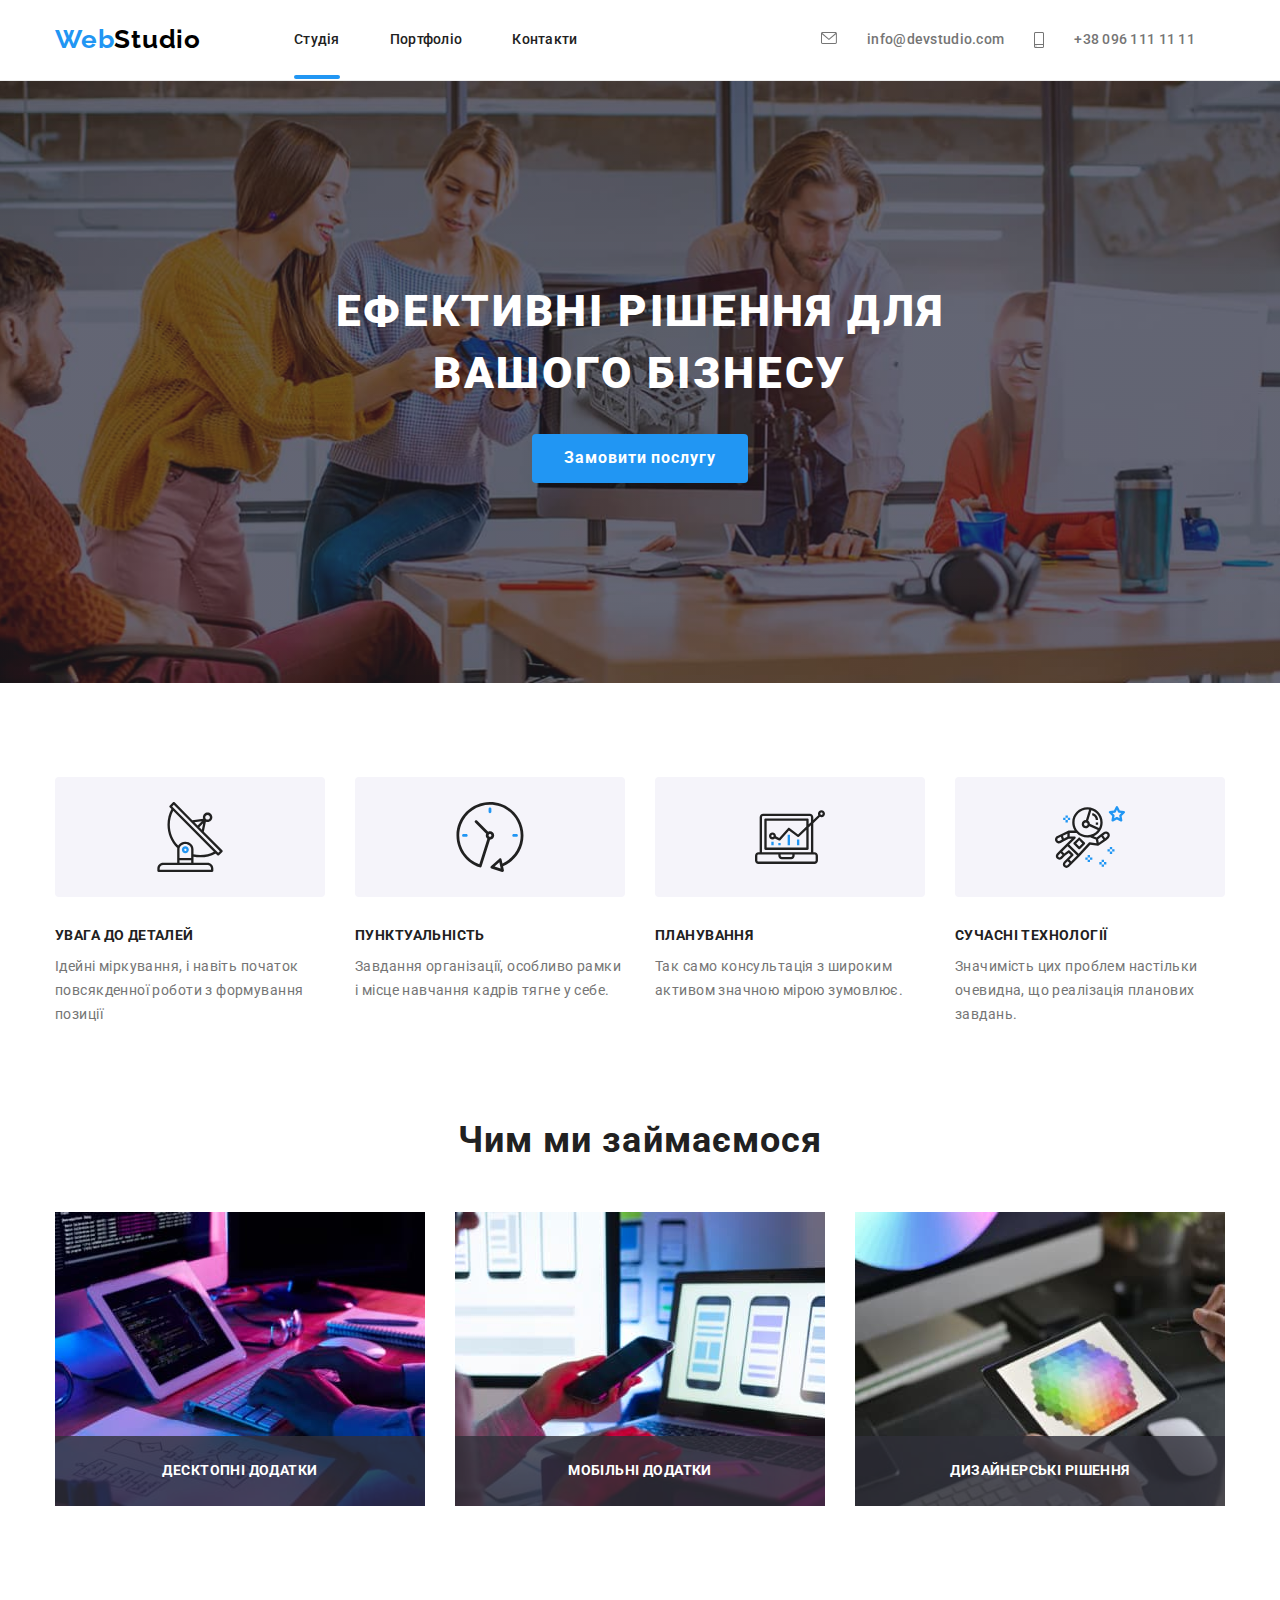
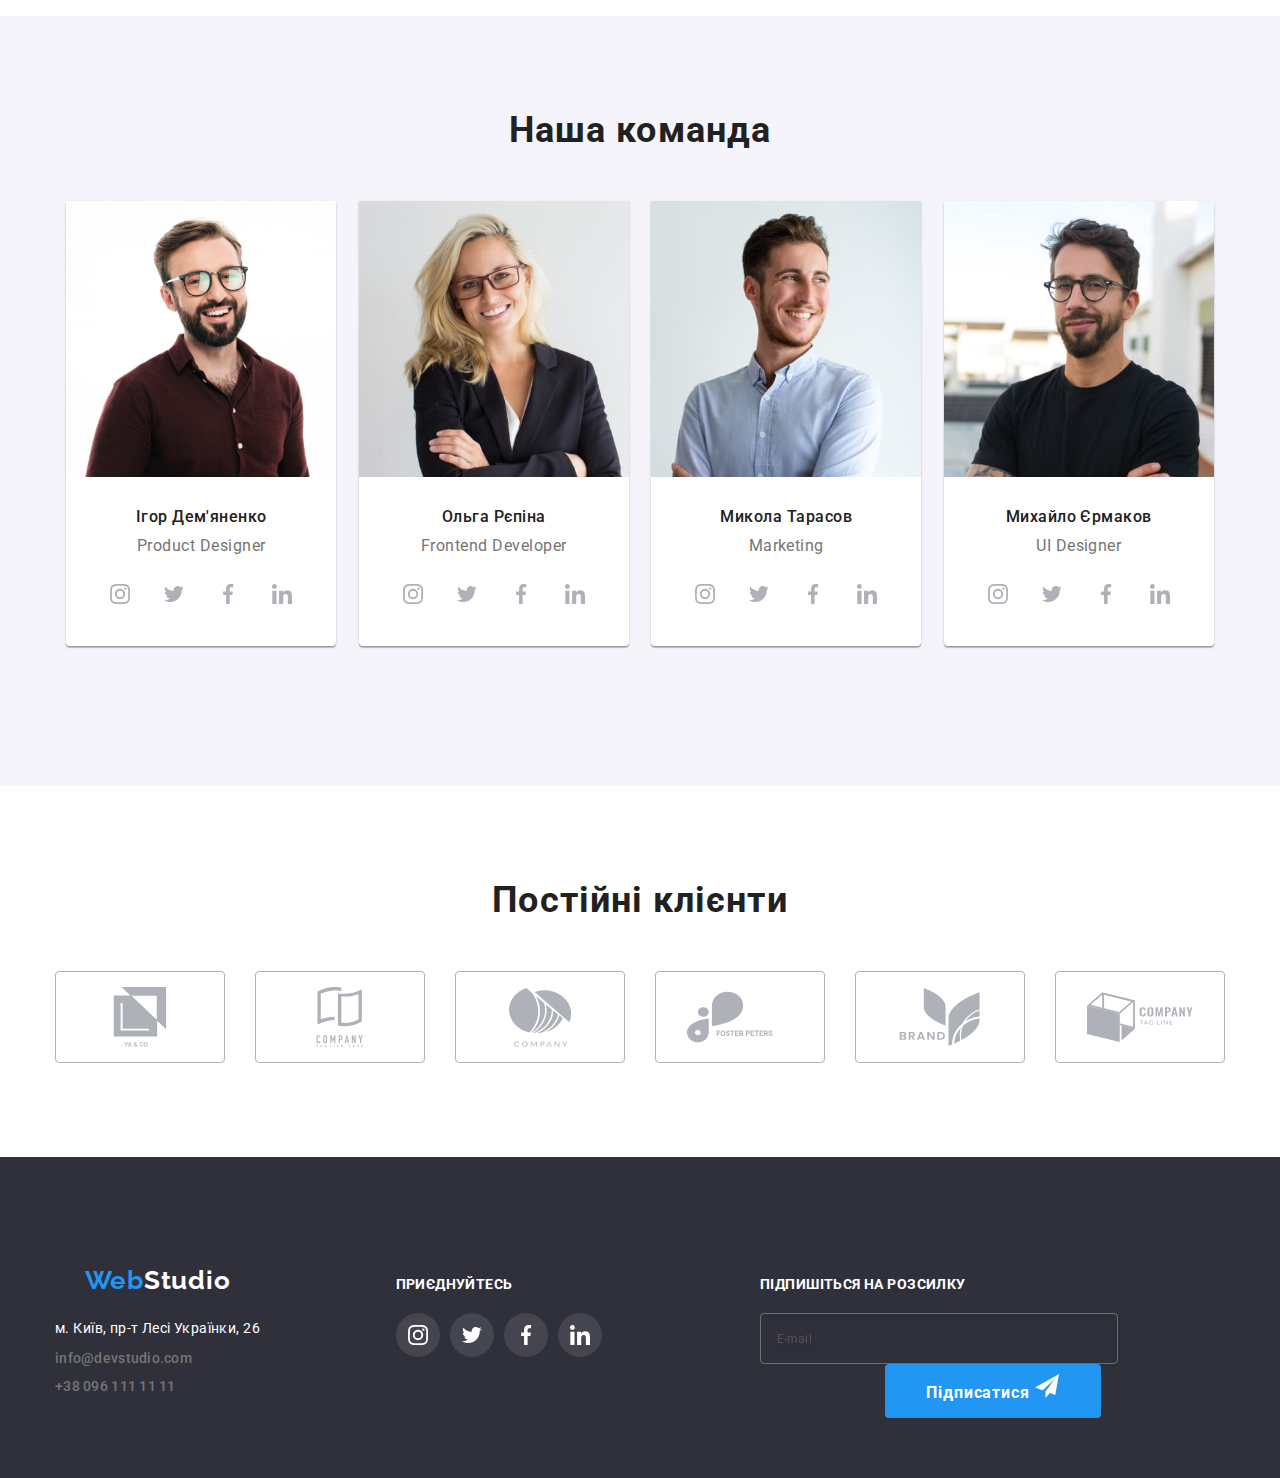
==== commit b19c0751: "updating files" ====
--- a/index.html
+++ b/index.html
@@ -76,18 +76,19 @@
                             </li>
                         </ul>
                         <ul class="contacts list">
+                            <li>
+                                <a href="tel:+380961111111" class="contacts__item menu current">
+                                    <svg class="smartphone" width="10px" height="16px">
+                                        <use href="./images/icons.svg#icon-smartphone"></use>
+                                    </svg>
+                                    +38 096 111 11 11</a></li>
                             <li><a href="mailto:info@devstudio.com" class="contacts__item menu">
                                     <svg class="envelope" width="16px" height="12px">
                                         <use href="./images/icons.svg#icon-envelope"></use>
                                     </svg>
                                     info@devstudio.com</a>
                             </li>
-                            <li>
-                                <a href="tel:+380961111111" class="contacts__item menu">
-                                    <svg class="smartphone" width="10px" height="16px">
-                                        <use href="./images/icons.svg#icon-smartphone"></use>
-                                    </svg>
-                                    +38 096 111 11 11</a></li>
+
                         </ul>
                         <ul class="mobile-network">
                             <li class="mobile-network__item">
@@ -449,10 +450,10 @@
                                 26</a>
                         </li>
                         <li class="footer__nav">
-                            <a href="mailto:info@devstudio.com" class="contacts__item">info@devstudio.com</a>
+                            <a href="mailto:info@devstudio.com" class="footer-contacts__item">info@devstudio.com</a>
                         </li>
                         <li class="footer__nav">
-                            <a href="tel:+380961111111" class="contacts__item">+38 096 111 11 11</a>
+                            <a href="tel:+380961111111" class="footer-contacts__item">+38 096 111 11 11</a>
                         </li>
                     </ul>
                 </address>
@@ -485,8 +486,9 @@
                 </ul>
             </div> 
             <div class="footer-form">
+
                 <p class="footer-socials__action-text action-text">Підпишіться на розсилку</p>
-                <form class="form-container container">
+                <form class="form-container">
                     <label for="form-container__email" class="form-container__label"></label>
                     <input type="email" class="form-container__input" id="footer-form-email" placeholder="E-mail"
                         width="358px" height="50px">
@@ -496,6 +498,7 @@
                         </svg>
                     </button>
                 </form>
+
             </div>
         </div>
     </footer>
--- a/css/main.min.css
+++ b/css/main.min.css
@@ -1 +1 @@
-.cardset,.filter,.footer__list,.footer__navigation,.clients-list,.socials,.team-socials,.team-list__card,.advantage-list,.contacts,.navigation{list-style:none;padding:0px;margin:0px}.portfolio-content__title,.advantage__title{position:absolute;display:none;white-space:nowrap;width:1px;height:1px;overflow:hidden;border:0;padding:0;clip:rect(0);-webkit-clip-path:inset(50%);clip-path:inset(50%);margin:-1px}.current-link::after{content:"";display:block;position:absolute;width:100%;left:0;bottom:0px;height:4px;background-color:#2196f3;border-radius:2px}@media screen and (max-width: 767px){.current-link::after{display:none}}.current-link{position:relative}.current{color:#2196f3}.is-hidden{opacity:0;visibility:hidden;pointer-events:none}::-webkit-input-placeholder{font-weight:400;font-size:12px;line-height:1.16;letter-spacing:.01em;color:rgba(117,117,117,.5)}::-moz-placeholder{font-weight:400;font-size:12px;line-height:1.16;letter-spacing:.01em;color:rgba(117,117,117,.5)}:-ms-input-placeholder{font-weight:400;font-size:12px;line-height:1.16;letter-spacing:.01em;color:rgba(117,117,117,.5)}::-ms-input-placeholder{font-weight:400;font-size:12px;line-height:1.16;letter-spacing:.01em;color:rgba(117,117,117,.5)}::placeholder{font-weight:400;font-size:12px;line-height:1.16;letter-spacing:.01em;color:rgba(117,117,117,.5)}html{-webkit-box-sizing:border-box;box-sizing:border-box}*,* ::before,* ::after{-webkit-box-sizing:inherit;box-sizing:inherit}body{color:#757575;background-color:#fff;font-family:"Roboto"}.container{margin-right:auto;margin-left:auto;padding-right:15px;padding-left:15px}@media screen and (min-width: 480px){.container{width:480px}}@media(min-width: 768px){.container{width:768px}}@media(min-width: 1200px){.container{width:1200px}}img{display:block;max-width:100%;height:auto}.title{margin-top:0;margin-bottom:50px;text-align:center;color:#212121;font-weight:700;font-size:28px;line-height:1.17;letter-spacing:.03em}@media screen and (min-width: 1200px){.title{font-size:36px;line-height:1.16}}.action-text{text-transform:uppercase;margin-top:0;margin-bottom:0;color:#fff;font-weight:700;font-size:14px;line-height:1.14;letter-spacing:.03em}@media screen and (max-width: 1199px){.action-text{text-align:center}}@media screen and (min-width: 1200px){.action-text{text-align:left}}.button{display:inline-block;border-radius:4px;padding:10px 32px;min-width:216px;color:#fff;background-color:#2196f3;border:0;font-family:"Roboto";font-weight:700;font-size:16px;line-height:1.8;letter-spacing:.06em;-webkit-transition-property:background-color,-webkit-box-shadow;transition-property:background-color,-webkit-box-shadow;transition-property:background-color,box-shadow;transition-property:background-color,box-shadow,-webkit-box-shadow;-webkit-transition-duration:250ms;transition-duration:250ms;-webkit-transition-timing-function:cubic-bezier(0.4, 0, 0.2, 1);transition-timing-function:cubic-bezier(0.4, 0, 0.2, 1)}.button:hover,.button:focus{background-color:#188ce8;border:0;-webkit-box-shadow:0px 4px 4px rgba(0,0,0,.15);box-shadow:0px 4px 4px rgba(0,0,0,.15)}.filter__button{display:inline-block;color:#212121;background-color:#f5f4fa;border:0;font-family:"Roboto";font-weight:500;font-size:16px;line-height:1.6;letter-spacing:.03em;border-radius:4px;padding:6px 22px;text-align:center;margin-top:0;-webkit-transition-property:color,background-color,-webkit-box-shadow;transition-property:color,background-color,-webkit-box-shadow;transition-property:color,background-color,box-shadow;transition-property:color,background-color,box-shadow,-webkit-box-shadow;-webkit-transition-duration:250ms;transition-duration:250ms;-webkit-transition-timing-function:cubic-bezier(0.4, 0, 0.2, 1);transition-timing-function:cubic-bezier(0.4, 0, 0.2, 1)}.filter__button:first-child{display:inline-block;padding:6px 25px}.filter__button:hover,.filter__button:focus{color:#fff;background-color:#2196f3;-webkit-box-shadow:0px 3px 1px rgba(0,0,0,.1),0px 1px 2px rgba(0,0,0,.08),0px 2px 2px rgba(0,0,0,.12);box-shadow:0px 3px 1px rgba(0,0,0,.1),0px 1px 2px rgba(0,0,0,.08),0px 2px 2px rgba(0,0,0,.12)}.menu-button{position:absolute;top:10px;right:15px;display:-webkit-inline-box;display:-ms-inline-flexbox;display:inline-flex;padding:0;margin:0;background-color:rgba(0,0,0,0);border:none;z-index:2}@media screen and (min-width: 768px){.menu-button{display:none}}.menu-button .icon-cross2{display:none}.menu-button.is-open .icon-cross2{display:block}.menu-button.is-open .icon-menu{display:none}.logo{-ms-flex-negative:0;flex-shrink:0;color:#2196f3;text-decoration:none;font-family:"Raleway";font-weight:700;font-size:26px;line-height:1.2;letter-spacing:.03em}.logo__part{color:#000}.header{margin-top:0;position:relative;border-bottom:1px solid #ececec;background-color:#fff}.header__container{display:-webkit-box;display:-ms-flexbox;display:flex;margin-top:0;height:80px;-webkit-box-align:center;-ms-flex-align:center;align-items:center;margin-left:auto;padding-top:24px;padding-bottom:25px;-webkit-box-pack:justify;-ms-flex-pack:justify;justify-content:space-between}@media screen and (max-width: 480px){.header__container{height:60px}}.header__nav{display:-webkit-box;display:-ms-flexbox;display:flex;margin-top:0;-webkit-box-align:center;-ms-flex-align:center;align-items:center;-webkit-box-flex:1;-ms-flex-positive:1;flex-grow:1;gap:93px}@media screen and (min-width: 768px){.header__nav{display:-webkit-box;display:-ms-flexbox;display:flex;-webkit-box-pack:center;-ms-flex-pack:center;justify-content:center;-webkit-box-align:center;-ms-flex-align:center;align-items:center}}.menu__container{background-color:#fff;min-height:796px;width:100%;padding-top:55px;padding-right:30px;padding-bottom:55px;padding-left:30px}.menu__container.is-open{display:block}@media screen and (max-width: 767px){.menu__container{display:none;position:absolute;top:0;right:0}}@media screen and (min-width: 768px){.menu__container{display:-webkit-box;display:-ms-flexbox;display:flex;-webkit-box-flex:1;-ms-flex-positive:1;flex-grow:1;background-color:rgba(0,0,0,0)}}@media screen and (min-width: 768px){.menu__container,.navigation,.contacts{display:none}}.navigation{-webkit-box-flex:1;-ms-flex-positive:1;flex-grow:1;display:-webkit-box;display:-ms-flexbox;display:flex;-ms-flex-wrap:nowrap;flex-wrap:nowrap;gap:50px}@media screen and (max-width: 767px){.navigation{display:block}}@media screen and (min-width: 768px){.navigation{display:-webkit-box;display:-ms-flexbox;display:flex;-ms-flex-wrap:nowrap;flex-wrap:nowrap;display:flex;-webkit-box-pack:center;-ms-flex-pack:center;justify-content:center;-webkit-box-align:center;-ms-flex-align:center;align-items:center;margin-left:auto}}.navigation__item{display:-webkit-box;display:-ms-flexbox;display:flex;-webkit-box-align:center;-ms-flex-align:center;align-items:center;-webkit-box-pack:center;-ms-flex-pack:center;justify-content:center}.navigation__item:not(:last-child){margin-right:50px}@media screen and (max-width: 767px){.navigation__item{display:block;-webkit-box-pack:left;-ms-flex-pack:left;justify-content:left;margin-bottom:32px}}@media screen and (max-width: 767px){.navigation__item:last-child{margin-bottom:302px}}.navigation__link{padding-top:32px;padding-bottom:32px;color:#212121;font-weight:500;font-size:14px;line-height:1.1;letter-spacing:.02em;text-decoration:none;-webkit-transition:color 250ms cubic-bezier(0.4, 0, 0.2, 1);transition:color 250ms cubic-bezier(0.4, 0, 0.2, 1)}.navigation__link:hover,.navigation__link:focus{color:#2196f3}@media screen and (max-width: 767px){.navigation__link{font-size:40px;line-height:1.175;margin-bottom:32px;padding:0}}@media screen and (max-width: 767px){.navigation__link.current{color:#2196f3}}@media screen and (max-width: 767px){.navigation__link :last-child{margin-bottom:306px}}.contacts{display:block;padding:0}@media screen and (min-width: 1200px){.contacts{display:-webkit-box;display:-ms-flexbox;display:flex;-webkit-box-align:center;-ms-flex-align:center;align-items:center}}.contacts__item{color:#757575;font-weight:500;font-size:14px;font-style:normal;line-height:1.1;letter-spacing:.02em;text-decoration:none;-webkit-transition:color 250ms cubic-bezier(0.4, 0, 0.2, 1);transition:color 250ms cubic-bezier(0.4, 0, 0.2, 1)}@media screen and (max-width: 767px){.contacts__item{display:block;font-size:34px;line-height:1.16;-webkit-box-pack:left;-ms-flex-pack:left;justify-content:left;margin-bottom:30px;color:#2196f3}}@media screen and (min-width: 768px)and (max-width: 1199px){.contacts__item{display:-webkit-box;display:-ms-flexbox;display:flex;-webkit-box-pack:start;-ms-flex-pack:start;justify-content:flex-start;-webkit-box-align:center;-ms-flex-align:center;align-items:center;margin-bottom:10px;font-size:12px}}.contacts__item:hover,.contacts__item:focus{color:#2196f3}@media screen and (min-width: 1200px){.contacts__item{display:-webkit-box;display:-ms-flexbox;display:flex}}@media screen and (min-width: 1200px){.contacts__item:first-child{margin-right:30px}}@media screen and (max-width: 767px){.header__nav>.contacts{visibility:hidden}}.contacts__item:hover .smartphone{fill:#2196f3}.contacts__item:focus .smartphone{fill:#2196f3}.envelope{margin-right:10px;fill:#757575;fill:currentColor;margin-right:8px;-webkit-transition:fill 250ms cubic-bezier(0.4, 0, 0.2, 1);transition:fill 250ms cubic-bezier(0.4, 0, 0.2, 1)}.contacts:hover .envelope{fill:#2196f3}.contacts:focus .envelope{fill:#2196f3}@media screen and (max-width: 767px){.envelope{display:none}}.smartphone{margin-right:10px;fill:#757575;-webkit-transition:fill 250ms cubic-bezier(0.4, 0, 0.2, 1);transition:fill 250ms cubic-bezier(0.4, 0, 0.2, 1)}@media screen and (max-width: 767px){.smartphone{display:none}}.mobile-network{display:-webkit-box;display:-ms-flexbox;display:flex;padding:0}@media screen and (min-width: 768px){.mobile-network{display:none}}.mobile-network__item{display:-webkit-box;display:-ms-flexbox;display:flex;-webkit-box-pack:center;-ms-flex-pack:center;justify-content:center;-webkit-box-align:center;-ms-flex-align:center;align-items:center}.mobile-network__link{text-decoration:none;font-family:inherit;color:inherit;display:block;-webkit-transition-property:color;transition-property:color;-webkit-transition-duration:250ms;transition-duration:250ms;-webkit-transition-timing-function:cubic-bezier(0.4, 0, 0.2, 1);transition-timing-function:cubic-bezier(0.4, 0, 0.2, 1);font-weight:400;font-size:18px;line-height:1.222;letter-spacing:.02em;text-align:start;text-transform:none;color:#2196f3;margin-top:63px}.mobile-network__link:hover,.mobile-network__link:focus{color:#2196f3}.mobile-network__link:hover,.mobile-network__link:focus{color:#2196f3}.mobile-network__line{width:22px;height:0;border-width:1px;border-style:solid;border-color:rgba(33,33,33,.2);border-radius:0;-webkit-transform:rotate(90deg);transform:rotate(90deg);margin-top:63px}.hero{padding:0px;background-color:#2f303a;background-image:-webkit-gradient(linear, left top, left bottom, from(rgba(47, 48, 58, 0.4)), to(rgba(47, 48, 58, 0.4))),url(../../images/header-img.jpg);background-image:linear-gradient(rgba(47, 48, 58, 0.4), rgba(47, 48, 58, 0.4)),url(../../images/header-img.jpg);background-repeat:no-repeat;background-position:center;height:400px;max-width:480px;margin-left:auto;margin-right:auto;background-size:cover;padding-top:118px;padding-bottom:198px}@media screen and (max-width: 767px){.hero{background-image:-webkit-gradient(linear, left top, left bottom, from(rgba(47, 48, 58, 0.4)), to(rgba(47, 48, 58, 0.4))),url("../../images/header-img.jpg");background-image:linear-gradient(rgba(47, 48, 58, 0.4), rgba(47, 48, 58, 0.4)),url("../../images/header-img.jpg");max-width:480px}}@media screen and (max-width: 767px)and (min-device-pixel-ratio: 2),screen and (max-width: 767px)and (-webkit-min-device-pixel-ratio: 2),screen and (max-width: 767px)and (min-resolution: 192dpi),screen and (max-width: 767px)and (min-resolution: 2dppx){.hero{background-image:-webkit-gradient(linear, left top, left bottom, from(rgba(47, 48, 58, 0.4)), to(rgba(47, 48, 58, 0.4))),url("../../images/header-img@2x.jpg");background-image:linear-gradient(rgba(47, 48, 58, 0.4), rgba(47, 48, 58, 0.4)),url("../../images/header-img@2x.jpg")}}@media screen and (min-width: 768px){.hero{background-image:-webkit-gradient(linear, left top, left bottom, from(rgba(47, 48, 58, 0.4)), to(rgba(47, 48, 58, 0.4))),url("../../images/header-img-tablet.jpg");background-image:linear-gradient(rgba(47, 48, 58, 0.4), rgba(47, 48, 58, 0.4)),url("../../images/header-img-tablet.jpg");max-width:768px}}@media screen and (min-width: 768px)and (min-device-pixel-ratio: 2),screen and (min-width: 768px)and (-webkit-min-device-pixel-ratio: 2),screen and (min-width: 768px)and (min-resolution: 192dpi),screen and (min-width: 768px)and (min-resolution: 2dppx){.hero{background-image:-webkit-gradient(linear, left top, left bottom, from(rgba(47, 48, 58, 0.4)), to(rgba(47, 48, 58, 0.4))),url("../../images/header-img-tablet@2x.jpg");background-image:linear-gradient(rgba(47, 48, 58, 0.4), rgba(47, 48, 58, 0.4)),url("../../images/header-img-tablet@2x.jpg")}}@media screen and (min-width: 1200px){.hero{background-image:-webkit-gradient(linear, left top, left bottom, from(rgba(47, 48, 58, 0.4)), to(rgba(47, 48, 58, 0.4))),url("../../images/header-img-desktop.jpg");background-image:linear-gradient(rgba(47, 48, 58, 0.4), rgba(47, 48, 58, 0.4)),url("../../images/header-img-desktop.jpg");max-width:1600px}}@media screen and (min-width: 1200px)and (min-device-pixel-ratio: 2),screen and (min-width: 1200px)and (-webkit-min-device-pixel-ratio: 2),screen and (min-width: 1200px)and (min-resolution: 192dpi),screen and (min-width: 1200px)and (min-resolution: 2dppx){.hero{background-image:-webkit-gradient(linear, left top, left bottom, from(rgba(47, 48, 58, 0.4)), to(rgba(47, 48, 58, 0.4))),url("../../images/header-img-desktop@2x.jpg");background-image:linear-gradient(rgba(47, 48, 58, 0.4), rgba(47, 48, 58, 0.4)),url("../../images/header-img-desktop@2x.jpg")}}.hero .hero__container{-webkit-box-align:center;-ms-flex-align:center;align-items:center;-webkit-box-pack:center;-ms-flex-pack:center;justify-content:center;text-align:center}.hero .hero__title{margin:0 auto;margin-bottom:30px;margin-top:0px;max-width:360px;color:#fff;font-weight:900;font-size:26px;line-height:1.6;letter-spacing:.06em;text-transform:uppercase;text-align:center}@media screen and (min-width: 768px){.hero .hero__title{font-size:26px;line-height:1.6}}@media screen and (min-width: 1200px){.hero .hero__title{font-size:44px;line-height:1.4;max-width:696px}}.advantage{padding-top:94px;padding-bottom:94px;background-color:#fff}.advantage-list{margin-top:0;font-size:14px;line-height:24px;letter-spacing:.03em}@media screen and (min-width: 768px){.advantage-list{display:-webkit-box;display:-ms-flexbox;display:flex;-ms-flex-wrap:wrap;flex-wrap:wrap;-webkit-box-pack:center;-ms-flex-pack:center;justify-content:center}}@media screen and (min-width: 1200px){.advantage-list{-ms-flex-wrap:nowrap;flex-wrap:nowrap}}.advantage-list__item{width:calc((100% - 0px)/1);margin-bottom:30px}.advantage-list__item:last-child{margin-right:0;margin-bottom:0px}@media screen and (min-width: 768px){.advantage-list__item{width:calc((100% - 60px)/2);margin-right:30px}}@media screen and (min-width: 768px)and (max-width: 1199px){.advantage-list__item:nth-child(2n){margin-right:0px}}@media screen and (min-width: 1200px){.advantage-list__item{width:calc((100% - 90px)/4);margin-bottom:0px}}.advantage-list__card{background-color:#f5f4fa;display:-webkit-box;display:-ms-flexbox;display:flex;width:450px;height:120px;border-radius:4px;-webkit-box-pack:center;-ms-flex-pack:center;justify-content:center;-webkit-box-align:center;-ms-flex-align:center;align-items:center;margin-top:0;margin-bottom:30px}@media screen and (min-width: 768px){.advantage-list__card{max-width:354px;width:auto}}@media screen and (min-width: 1200px){.advantage-list__card{width:270px}}.advantage-list__title{margin-top:0;margin-bottom:10px;font-weight:700;font-size:14px;line-height:1.2;letter-spacing:.03em;color:#212121;text-transform:uppercase;text-align:center}@media screen and (min-width: 768px){.advantage-list__title{text-align:left}}.advantage-list__text{margin-top:0;margin-bottom:0;width:100%}.activity{padding-bottom:94px;background-color:#fff}@media screen and (max-width: 1199px){.activity{display:none}}.activity-list{display:-webkit-box;display:-ms-flexbox;display:flex;padding:0px;-webkit-box-pack:justify;-ms-flex-pack:justify;justify-content:space-between}.activity-list__item{width:370px;display:block;max-width:100%;height:auto;margin-right:30px}.activity-list__item:last-child{margin-right:0}.activity-list__image{display:block;max-width:100%;height:auto}.activity-list__description{position:absolute;bottom:0;left:0;width:100%;height:70px;background-color:rgba(47,48,58,.8);display:-webkit-box;display:-ms-flexbox;display:flex;-webkit-box-align:center;-ms-flex-align:center;align-items:center;-webkit-box-pack:center;-ms-flex-pack:center;justify-content:center}.activity-list__thumb{position:relative;left:0}.team{padding-bottom:94px;padding-top:94px;background-color:#f5f4fa}.team-list{padding:0px}@media screen and (min-width: 768px){.team-list{display:-webkit-box;display:-ms-flexbox;display:flex;-ms-flex-wrap:wrap;flex-wrap:wrap}}@media screen and (min-width: 1200px){.team-list{-webkit-box-pack:justify;-ms-flex-pack:justify;justify-content:space-between}}.team-list__card{width:100%;height:auto;background-color:#fff;font-size:16px;line-height:1.2;letter-spacing:.03em;border-radius:0px 0px 4px 4px;-webkit-box-shadow:0px 1px 3px rgba(0,0,0,.12),0px 1px 1px rgba(0,0,0,.14),0px 2px 1px rgba(0,0,0,.2);box-shadow:0px 1px 3px rgba(0,0,0,.12),0px 1px 1px rgba(0,0,0,.14),0px 2px 1px rgba(0,0,0,.2);margin-left:auto;margin-right:auto;margin-bottom:30px}@media screen and (min-width: 768px){.team-list__card{width:calc((100% - 30px)/2)}}@media screen and (min-width: 1200px){.team-list__card{width:calc((100% - 90px)/4)}}.team-list__image{display:block;width:100%;height:auto;margin:0 auto}.team-list__info{padding-top:30px;padding-bottom:30px}.team-list__title{margin-top:0px;margin-bottom:10px;text-align:center;font-weight:500;font-size:16px;line-height:1.2;color:#212121}.team-list__text{margin-top:0;margin-bottom:16px;text-align:center}.team-socials{display:-webkit-box;display:-ms-flexbox;display:flex;-webkit-box-pack:center;-ms-flex-pack:center;justify-content:center;gap:10px}.team-socials__link{display:-webkit-box;display:-ms-flexbox;display:flex;-webkit-box-align:center;-ms-flex-align:center;align-items:center;-webkit-box-pack:center;-ms-flex-pack:center;justify-content:center;width:44px;height:44px;background-color:#fff;border-radius:50%;-webkit-transition-property:background-color;transition-property:background-color;-webkit-transition-duration:250ms;transition-duration:250ms;-webkit-transition-timing-function:cubic-bezier(0.4, 0, 0.2, 1);transition-timing-function:cubic-bezier(0.4, 0, 0.2, 1)}.team-socials__link:hover,.team-socials__link:focus{background-color:#2196f3}.team-socials__icon{fill:#afb1b8;-webkit-transition-property:fill;transition-property:fill;-webkit-transition-duration:250ms;transition-duration:250ms;-webkit-transition-timing-function:cubic-bezier(0.4, 0, 0.2, 1);transition-timing-function:cubic-bezier(0.4, 0, 0.2, 1)}.team-socials__link:hover .team-socials__icon{fill:#fff}.team-socials__link:focus .team-socials__icon{fill:#fff}.socials{display:-webkit-box;display:-ms-flexbox;display:flex;-webkit-box-pack:center;-ms-flex-pack:center;justify-content:center;gap:10px}.socials__link{display:-webkit-box;display:-ms-flexbox;display:flex;-webkit-box-align:center;-ms-flex-align:center;align-items:center;-webkit-box-pack:center;-ms-flex-pack:center;justify-content:center;width:44px;height:44px;background-color:rgba(255,255,255,.1);border-radius:50%;-webkit-transition:background-color 250ms cubic-bezier(0.4, 0, 0.2, 1);transition:background-color 250ms cubic-bezier(0.4, 0, 0.2, 1)}.socials__link:hover,.socials__link:focus{background-color:#2196f3}.socials__icon{fill:#fff}.clients{padding-top:94px;padding-bottom:94px}.clients-container{margin-left:auto;margin-right:auto}.clients-list{display:-webkit-box;display:-ms-flexbox;display:flex;-ms-flex-wrap:wrap;flex-wrap:wrap;gap:30px}@media screen and (max-width: 767px){.clients-list :nth-child(2n){gap:0}}@media screen and (max-width: 1199px){.clients-list :nth-child(3n){gap:0}}@media screen and (min-width: 1200px){.clients-list{-ms-flex-wrap:nowrap;flex-wrap:nowrap}}.clients-list__item{width:calc((100% - 30px)/2);height:92px}@media screen and (min-width: 768px){.clients-list__item{width:calc((100% - 60px)/3)}}@media screen and (min-width: 1200px){.clients-list__item{width:calc((100% - 150px)/6)}}.clients-list__link{display:-webkit-box;display:-ms-flexbox;display:flex;height:92px;border:1px solid #afb1b8;border-radius:4px;-webkit-box-align:center;-ms-flex-align:center;align-items:center;-webkit-box-pack:center;-ms-flex-pack:center;justify-content:center;fill:#afb1b8;-webkit-transition-property:border;transition-property:border;-webkit-transition-duration:250ms;transition-duration:250ms;-webkit-transition-timing-function:cubic-bezier(0.4, 0, 0.2, 1);transition-timing-function:cubic-bezier(0.4, 0, 0.2, 1)}.clients-list__link:hover,.clients-list__link:focus{border:1px solid #2196f3}.clients-list__icon{fill:#afb1b8;-webkit-transition:fill 5050ms cubic-bezier(0.4, 0, 0.2, 1);transition:fill 5050ms cubic-bezier(0.4, 0, 0.2, 1)}.clients-list__link:hover .clients-list__icon{fill:#2196f3}.clients-list__link:focus .clients-list__icon{fill:#2196f3}.footer__container{text-align:center;margin-bottom:60px}@media screen and (min-width: 768px){.footer__container{display:-webkit-box;display:-ms-flexbox;display:flex;-ms-flex-pack:distribute;justify-content:space-around;-webkit-box-align:baseline;-ms-flex-align:baseline;align-items:baseline;margin-bottom:60px;-ms-flex-wrap:wrap;flex-wrap:wrap}}@media screen and (min-width: 1200px){.footer__container{-webkit-box-align:baseline;-ms-flex-align:baseline;align-items:baseline;-webkit-box-pack:justify;-ms-flex-pack:justify;justify-content:space-between;-ms-flex-wrap:nowrap;flex-wrap:nowrap}}.footer{padding-top:60px;padding-bottom:60px;background-color:#2f303a}.footer .contacts__item{color:rgba(255,255,255,.6);font-weight:400;font-size:14px;font-style:normal;line-height:1.71;letter-spacing:.02em;text-decoration:none;-webkit-transition:color 250ms cubic-bezier(0.4, 0, 0.2, 1);transition:color 250ms cubic-bezier(0.4, 0, 0.2, 1)}.footer-socials{margin-bottom:60px}.footer__navigation{margin-bottom:60px}@media screen and (min-width: 768px){.footer__navigation{margin-right:70px;margin-bottom:0}}@media screen and (min-width: 1200px){.footer__navigation{margin-right:70px;text-align:left}}.footer__logo{margin-top:0;font-family:"Raleway";font-weight:700;font-size:26px;line-height:1.2;letter-spacing:.03em;text-decoration:none}@media screen and (max-width: 1199px){.footer__logo{text-align:center}}.footer__logo-part{color:#fff;margin-bottom:20px}.footer__list{margin-top:20px}.footer__nav{margin-top:0}.footer__nav:not(:last-child){margin-bottom:9px;white-space:nowrap}@media screen and (max-width: 480px){.footer__nav{-webkit-box-pack:center;-ms-flex-pack:center;justify-content:center}}.footer__map{color:#fff;text-decoration:none;font-style:normal;font-style:normal;font-size:14px;line-height:1.7;letter-spacing:.03em;text-decoration:none;-webkit-transition-property:color;transition-property:color;-webkit-transition-duration:250ms;transition-duration:250ms;-webkit-transition-timing-function:cubic-bezier(0.4, 0, 0.2, 1);transition-timing-function:cubic-bezier(0.4, 0, 0.2, 1);text-align:center}.footer__map:hover,.footer__map:focus{color:#2196f3}.footer-socials__action-text{margin-bottom:20px}@media screen and (max-width: 480px){.footer-socials__action-text{text-align:center}}@media screen and (max-width: 1199px){.footer-form{display:block;padding-left:0}}@media screen and (min-width: 1200px){.footer-form{padding-left:93px}}.form-container{display:block;-ms-flex-wrap:wrap;flex-wrap:wrap;padding:0;margin:0}@media screen and (max-width: 767px){.form-container{max-width:768px}}@media screen and (min-width: 1200px){.form-container{display:-webkit-box;display:-ms-flexbox;display:flex;-webkit-box-align:center;-ms-flex-align:center;align-items:center;padding:0;-webkit-box-pack:start;-ms-flex-pack:start;justify-content:start}}.form-container__input{border:1px solid rgba(255,255,255,.3);-webkit-filter:drop-shadow(0px 4px 4px rgba(0, 0, 0, 0.15));filter:drop-shadow(0px 4px 4px rgba(0, 0, 0, 0.15));border-radius:4px;background-color:rgba(0,0,0,0);padding:15px 16px;font-family:inherit;resize:none;color:#fff;width:100%}@media screen and (max-width: 1199px){.form-container__input{margin-left:auto;margin-right:auto;margin-bottom:20px}}@media screen and (min-width: 1200px){.form-container__input{max-width:358px;margin-right:12px}}.form-container__input ::-webkit-input-placeholder{color:var(--placeholder-color);font-weight:400;font-size:16px;line-height:20px}.form-container__input ::-moz-placeholder{color:var(--placeholder-color);font-weight:400;font-size:16px;line-height:20px}.form-container__input :-ms-input-placeholder{color:var(--placeholder-color);font-weight:400;font-size:16px;line-height:20px}.form-container__input ::-ms-input-placeholder{color:var(--placeholder-color);font-weight:400;font-size:16px;line-height:20px}.form-container__input ::placeholder{color:var(--placeholder-color);font-weight:400;font-size:16px;line-height:20px}.form-container__input:not(:-moz-placeholder-shown){color:var(--secondary-bcg-color)}.form-container__input:not(:-ms-input-placeholder){color:var(--secondary-bcg-color)}.form-container__input:not(:placeholder-shown){color:var(--secondary-bcg-color)}.form-container__button .button{display:-webkit-box;display:-ms-flexbox;display:flex;-webkit-box-pack:center;-ms-flex-pack:center;justify-content:center;-webkit-box-align:center;-ms-flex-align:center;align-items:center;gap:12px;padding:10px 28px;position:relative;font-weight:700;font-size:16px;line-height:1.875;letter-spacing:.06em;color:#2196f3}@media screen and (max-width: 1199px){.form-container__button .button{display:block;margin-top:0;margin-right:auto;margin-bottom:0;margin-left:auto}}.backdrop{position:fixed;top:0;left:0;width:100%;height:100%;background-color:rgba(0,0,0,.2);opacity:1;-webkit-transition:opacity 250ms cubic-bezier(0.4, 0, 0.2, 1),visibility 250ms cubic-bezier(0.4, 0, 0.2, 1),background-color 250ms cubic-bezier(0.4, 0, 0.2, 1);transition:opacity 250ms cubic-bezier(0.4, 0, 0.2, 1),visibility 250ms cubic-bezier(0.4, 0, 0.2, 1),background-color 250ms cubic-bezier(0.4, 0, 0.2, 1)}.modal{max-width:450px;width:calc(100% - 30px);top:50%;left:50%;position:absolute;padding:40px;border-radius:4px;opacity:1;-webkit-transform:translate(-50%, -50%) scale(1);transform:translate(-50%, -50%) scale(1);background-color:#fff;-webkit-transition-property:-webkit-transform;transition-property:-webkit-transform;transition-property:transform;transition-property:transform, -webkit-transform;-webkit-transition-duration:250ms;transition-duration:250ms;-webkit-transition-timing-function:cubic-bezier(0.4, 0, 0.2, 1);transition-timing-function:cubic-bezier(0.4, 0, 0.2, 1)}.backdrop.is-hidden .modal{-webkit-transform:translate(-50%, -50%) scale(1.1);transform:translate(-50%, -50%) scale(1.1)}@media screen and (min-width: 768px){.modal{top:50%;left:50%;width:calc(100% - 318px)}}@media screen and (min-width: 1200px){.modal{min-width:528px;min-height:581px}}.modal__title{margin-top:0;margin-bottom:12px;font-weight:700;font-size:20px;line-height:1.15;text-align:center;letter-spacing:.03em;color:#212121}.modal__button{right:0;position:absolute;top:8px;right:8px;width:30px;height:30px;padding:9px 10px;border-radius:50%;border:1px solid rgba(0,0,0,.1);background-color:#fff;cursor:pointer}.modal__button:hover>.cross{fill:#2196f3;outline:none}.cross{-webkit-transform:translate(-50%, -50%);transform:translate(-50%, -50%);position:absolute;fill:#000;-webkit-transition:fill 250ms cubic-bezier(0.4, 0, 0.2, 1);transition:fill 250ms cubic-bezier(0.4, 0, 0.2, 1)}.contact-form__label{display:block;margin-bottom:4px;font-weight:400;font-size:12px;line-height:1.16;letter-spacing:.01em;color:#757575}.contact-form__label:not(:first-child){margin-top:10px}.contact-form__element{position:relative}.contact-form__element:last-child{margin-bottom:20px}.contact-form__input{border:1px solid rgba(33,33,33,.2);border-radius:4px;width:100%;height:40px;padding:11px 12px 11px 32px}.contact-form__input::-webkit-input-placeholder{color:rgba(117,117,117,.5);font-weight:400;font-size:12px;line-height:1.16;letter-spacing:.01em}.contact-form__input::-moz-placeholder{color:rgba(117,117,117,.5);font-weight:400;font-size:12px;line-height:1.16;letter-spacing:.01em}.contact-form__input:-ms-input-placeholder{color:rgba(117,117,117,.5);font-weight:400;font-size:12px;line-height:1.16;letter-spacing:.01em}.contact-form__input::-ms-input-placeholder{color:rgba(117,117,117,.5);font-weight:400;font-size:12px;line-height:1.16;letter-spacing:.01em}.contact-form__input::placeholder{color:rgba(117,117,117,.5);font-weight:400;font-size:12px;line-height:1.16;letter-spacing:.01em}::-webkit-input-placeholder{font-weight:400;font-size:12px;line-height:1.16;letter-spacing:.01em;color:rgba(117,117,117,.5)}::-moz-placeholder{font-weight:400;font-size:12px;line-height:1.16;letter-spacing:.01em;color:rgba(117,117,117,.5)}:-ms-input-placeholder{font-weight:400;font-size:12px;line-height:1.16;letter-spacing:.01em;color:rgba(117,117,117,.5)}::-ms-input-placeholder{font-weight:400;font-size:12px;line-height:1.16;letter-spacing:.01em;color:rgba(117,117,117,.5)}::placeholder{font-weight:400;font-size:12px;line-height:1.16;letter-spacing:.01em;color:rgba(117,117,117,.5)}.contact-form__input:focus{border-color:#2196f3}.contact-form__icon{position:absolute;top:50%;-webkit-transform:translateY(-50%);transform:translateY(-50%);left:12px;fill:#212121}.contact-form__element:focus-within .contact-form__icon{fill:#2196f3}.contact-form__comment{width:100%;height:120px;padding:12px 16px;border:1px solid rgba(33,33,33,.2);border-radius:4px;margin-bottom:20px;resize:none}.form-button-div{display:-webkit-box;display:-ms-flexbox;display:flex;-webkit-box-pack:center;-ms-flex-pack:center;justify-content:center;-webkit-box-align:center;-ms-flex-align:center;align-items:center}.contact-form__button{display:block;cursor:pointer;border-radius:4px;padding:10px 32px;min-width:216px;color:#fff;background-color:#2196f3;border:0;font-weight:700;font-size:16px;line-height:1.8;letter-spacing:.06em;-webkit-transition-property:background-color,-webkit-box-shadow;transition-property:background-color,-webkit-box-shadow;transition-property:background-color,box-shadow;transition-property:background-color,box-shadow,-webkit-box-shadow;-webkit-transition-duration:250ms;transition-duration:250ms;-webkit-transition-timing-function:cubic-bezier(0.4, 0, 0.2, 1);transition-timing-function:cubic-bezier(0.4, 0, 0.2, 1);margin:0 auto;margin-top:30px}.checkbox{display:block;position:relative}.checkbox__label{display:-webkit-box;display:-ms-flexbox;display:flex;-webkit-box-align:baseline;-ms-flex-align:baseline;align-items:baseline;-webkit-box-pack:justify;-ms-flex-pack:justify;justify-content:space-between;bottom:0;right:0;font-weight:400;font-size:14px;line-height:1.7;letter-spacing:.03em}.checkbox__input{-webkit-appearance:none;-moz-appearance:none;appearance:none}.checkbox__input:checked+.checkbox__icon{background-color:#2196f3;border-color:rgba(0,0,0,0);background-image:url("../images/check.svg");background-size:contain;background-position:center;background-repeat:no-repeat;background-origin:content-box}.checkbox__icon{display:inline-block;margin-right:8px;border-radius:4px;border:2px solid #212121;width:16px;height:15px;background-color:rgba(0,0,0,0);-webkit-transition:background-color 250ms cubic-bezier(0.4, 0, 0.2, 1);transition:background-color 250ms cubic-bezier(0.4, 0, 0.2, 1)}.checkbox__text{font-weight:400;font-size:14px;line-height:1.71;letter-spacing:.03em;-webkit-text-decoration-line:underline;text-decoration-line:underline;color:#2196f3}.checkbox-icon{display:inline-block;width:20px;height:20px;border:2px solid #212121;border-radius:4px}.portfolio-content{padding-top:94px;padding-bottom:94px}.filter{display:-webkit-box;display:-ms-flexbox;display:flex;margin-top:0px;-webkit-box-align:center;-ms-flex-align:center;align-items:center;-webkit-box-pack:center;-ms-flex-pack:center;justify-content:center;margin-bottom:50px}.filter__item:not(:last-child){margin-right:8px}.cardset{display:-webkit-box;display:-ms-flexbox;display:flex;-ms-flex-wrap:wrap;flex-wrap:wrap;margin-left:0}.cardset__element{-ms-flex-preferred-size:calc((100% - 60px)/3);flex-basis:calc((100% - 60px)/3);margin-right:30px;margin-bottom:30px;-webkit-transition:-webkit-box-shadow 250ms cubic-bezier(0.4, 0, 0.2, 1);transition:-webkit-box-shadow 250ms cubic-bezier(0.4, 0, 0.2, 1);transition:box-shadow 250ms cubic-bezier(0.4, 0, 0.2, 1);transition:box-shadow 250ms cubic-bezier(0.4, 0, 0.2, 1), -webkit-box-shadow 250ms cubic-bezier(0.4, 0, 0.2, 1)}.cardset__element:nth-last-child(-n+3){margin-bottom:0px}.cardset__element:nth-child(3n){margin-right:0}.cardset__element:hover,.cardset__element:focus{-webkit-box-shadow:0px 1px 1px rgba(0,0,0,.12),0px 4px 4px rgba(0,0,0,.06),1px 4px 6px rgba(0,0,0,.16);box-shadow:0px 1px 1px rgba(0,0,0,.12),0px 4px 4px rgba(0,0,0,.06),1px 4px 6px rgba(0,0,0,.16)}.cardset__thumb{position:relative;overflow:hidden}.cardset__description{padding:20px 24px;border:1px solid #eee}.cardset__title{margin-top:0;margin-bottom:4px;font-weight:700;font-size:18px;line-height:2;background-color:#fff;color:#212121;letter-spacing:.06em}.cardset__image{display:block;max-width:100%;height:auto;margin-top:0}.cardset__text{margin-top:0;margin-bottom:0;font-family:"Roboto";font-size:16px;line-height:1.875;letter-spacing:.03em}.cadrset-hover{position:absolute;top:0;left:0;width:100%;height:100%;background-color:rgba(33,150,243,.9);color:#fff;padding:63px 24px;z-index:1;-webkit-transform:translateY(100%);transform:translateY(100%);-webkit-transition:-webkit-transform 250ms cubic-bezier(0.4, 0, 0.2, 1);transition:-webkit-transform 250ms cubic-bezier(0.4, 0, 0.2, 1);transition:transform 250ms cubic-bezier(0.4, 0, 0.2, 1);transition:transform 250ms cubic-bezier(0.4, 0, 0.2, 1), -webkit-transform 250ms cubic-bezier(0.4, 0, 0.2, 1)}.cardset__element:hover .cadrset-hover{-webkit-transform:translateY(0);transform:translateY(0);pointer-events:none}.cadrset-hover__text{font-weight:400;font-size:18px;line-height:1.55;letter-spacing:.03em}/*# sourceMappingURL=main.min.css.map */+.cardset,.filter,.footer__list,.footer__navigation,.clients-list,.socials,.team-socials,.team-list__card,.advantage-list,.contacts,.navigation{list-style:none;padding:0px;margin:0px}.portfolio-content__title,.advantage__title{position:absolute;display:none;white-space:nowrap;width:1px;height:1px;overflow:hidden;border:0;padding:0;clip:rect(0);-webkit-clip-path:inset(50%);clip-path:inset(50%);margin:-1px}.current-link::after{content:"";display:block;position:absolute;width:100%;left:0;bottom:0px;height:4px;background-color:#2196f3;border-radius:2px}@media screen and (max-width: 767px){.current-link::after{display:none}}.current-link{position:relative}.current{color:#2196f3}.is-hidden{opacity:0;visibility:hidden;pointer-events:none}::-webkit-input-placeholder{font-weight:400;font-size:12px;line-height:1.16;letter-spacing:.01em;color:rgba(117,117,117,.5)}::-moz-placeholder{font-weight:400;font-size:12px;line-height:1.16;letter-spacing:.01em;color:rgba(117,117,117,.5)}:-ms-input-placeholder{font-weight:400;font-size:12px;line-height:1.16;letter-spacing:.01em;color:rgba(117,117,117,.5)}::-ms-input-placeholder{font-weight:400;font-size:12px;line-height:1.16;letter-spacing:.01em;color:rgba(117,117,117,.5)}::placeholder{font-weight:400;font-size:12px;line-height:1.16;letter-spacing:.01em;color:rgba(117,117,117,.5)}html{-webkit-box-sizing:border-box;box-sizing:border-box}*,* ::before,* ::after{-webkit-box-sizing:inherit;box-sizing:inherit}body{color:#757575;background-color:#fff;font-family:"Roboto"}.container{margin-right:auto;margin-left:auto;padding-right:15px;padding-left:15px}@media screen and (min-width: 480px){.container{width:480px}}@media(min-width: 768px){.container{width:768px}}@media(min-width: 1200px){.container{width:1200px}}img{display:block;max-width:100%;height:auto}.title{margin-top:0;margin-bottom:30px;text-align:center;color:#212121;font-weight:700;font-size:28px;line-height:1.17;letter-spacing:.03em}@media screen and (min-width: 1200px){.title{font-size:36px;line-height:1.16;margin-bottom:50px}}.action-text{text-transform:uppercase;margin-top:0;margin-bottom:0;color:#fff;font-weight:700;font-size:14px;line-height:1.14;letter-spacing:.03em}@media screen and (max-width: 1199px){.action-text{text-align:center}}@media screen and (min-width: 1200px){.action-text{text-align:left}}.button{display:inline-block;margin:0 auto;border-radius:4px;padding:10px 32px;min-width:216px;color:#fff;background-color:#2196f3;border:0;font-family:"Roboto";font-weight:700;font-size:16px;line-height:1.8;letter-spacing:.06em;-webkit-transition-property:background-color,-webkit-box-shadow;transition-property:background-color,-webkit-box-shadow;transition-property:background-color,box-shadow;transition-property:background-color,box-shadow,-webkit-box-shadow;-webkit-transition-duration:250ms;transition-duration:250ms;-webkit-transition-timing-function:cubic-bezier(0.4, 0, 0.2, 1);transition-timing-function:cubic-bezier(0.4, 0, 0.2, 1)}.button:hover,.button:focus{background-color:#188ce8;border:0;-webkit-box-shadow:0px 4px 4px rgba(0,0,0,.15);box-shadow:0px 4px 4px rgba(0,0,0,.15)}.form-container__button{display:block;margin:0 auto}.filter__button{display:inline-block;color:#212121;background-color:#f5f4fa;border:0;font-family:"Roboto";font-weight:500;font-size:16px;line-height:1.6;letter-spacing:.03em;border-radius:4px;padding:6px 22px;text-align:center;margin-top:0;-webkit-transition-property:color,background-color,-webkit-box-shadow;transition-property:color,background-color,-webkit-box-shadow;transition-property:color,background-color,box-shadow;transition-property:color,background-color,box-shadow,-webkit-box-shadow;-webkit-transition-duration:250ms;transition-duration:250ms;-webkit-transition-timing-function:cubic-bezier(0.4, 0, 0.2, 1);transition-timing-function:cubic-bezier(0.4, 0, 0.2, 1)}.filter__button:first-child{display:inline-block;padding:6px 25px}.filter__button:hover,.filter__button:focus{color:#fff;background-color:#2196f3;-webkit-box-shadow:0px 3px 1px rgba(0,0,0,.1),0px 1px 2px rgba(0,0,0,.08),0px 2px 2px rgba(0,0,0,.12);box-shadow:0px 3px 1px rgba(0,0,0,.1),0px 1px 2px rgba(0,0,0,.08),0px 2px 2px rgba(0,0,0,.12)}.menu-button{position:absolute;top:10px;right:15px;display:-webkit-inline-box;display:-ms-inline-flexbox;display:inline-flex;padding:0;margin:0;background-color:rgba(0,0,0,0);border:none;z-index:2}@media screen and (min-width: 768px){.menu-button{display:none}}.menu-button .icon-cross2{display:none}.menu-button.is-open .icon-cross2{display:block}.menu-button.is-open .icon-menu{display:none}.logo{-ms-flex-negative:0;flex-shrink:0;color:#2196f3;text-decoration:none;font-family:"Raleway";font-weight:700;font-size:26px;line-height:1.2;letter-spacing:.03em}.logo__part{color:#000}.header{margin-top:0;position:relative;border-bottom:1px solid #ececec;background-color:#fff}.header__container{display:-webkit-box;display:-ms-flexbox;display:flex;margin-top:0;height:80px;-webkit-box-align:center;-ms-flex-align:center;align-items:center;margin-left:auto;padding-top:24px;padding-bottom:25px}@media screen and (max-width: 480px){.header__container{height:60px}}.header__nav{display:-webkit-box;display:-ms-flexbox;display:flex;margin-top:0;-webkit-box-align:center;-ms-flex-align:center;align-items:center;-webkit-box-pack:justify;-ms-flex-pack:justify;justify-content:space-between;-webkit-box-flex:1;-ms-flex-positive:1;flex-grow:1}@media screen and (min-width: 768px){.header__nav{display:-webkit-box;display:-ms-flexbox;display:flex;-webkit-box-align:center;-ms-flex-align:center;align-items:center;gap:93px}}.menu__container{background-color:#fff;min-height:796px;width:100%;padding-top:55px;padding-right:30px;padding-bottom:55px;padding-left:30px}.menu__container.is-open{display:block}@media screen and (max-width: 767px){.menu__container{display:none;position:absolute;top:0;right:0}}@media screen and (min-width: 768px){.menu__container{display:-webkit-box;display:-ms-flexbox;display:flex;-webkit-box-flex:1;-ms-flex-positive:1;flex-grow:1;background-color:rgba(0,0,0,0)}}@media screen and (min-width: 768px){.menu__container,.navigation,.contacts{display:none}}.navigation{display:-webkit-box;display:-ms-flexbox;display:flex;-ms-flex-wrap:nowrap;flex-wrap:nowrap;gap:50px}@media screen and (max-width: 767px){.navigation{position:relative;margin-right:auto;max-width:480px;min-height:100%;display:-webkit-box;display:-ms-flexbox;display:flex;-webkit-box-orient:vertical;-webkit-box-direction:normal;-ms-flex-direction:column;flex-direction:column;margin-bottom:auto}}@media screen and (min-width: 768px){.navigation{display:-webkit-box;display:-ms-flexbox;display:flex;-ms-flex-wrap:nowrap;flex-wrap:nowrap;display:flex;-webkit-box-pack:center;-ms-flex-pack:center;justify-content:center;-webkit-box-align:center;-ms-flex-align:center;align-items:center}}.navigation__item{display:-webkit-box;display:-ms-flexbox;display:flex;-webkit-box-align:center;-ms-flex-align:center;align-items:center;-webkit-box-pack:center;-ms-flex-pack:center;justify-content:center}@media screen and (max-width: 767px){.navigation__item{display:block;-webkit-box-pack:left;-ms-flex-pack:left;justify-content:left}}@media screen and (max-width: 767px){.navigation__item:last-child{margin-bottom:302px}}.navigation__link{padding-top:32px;padding-bottom:32px;color:#212121;font-weight:500;font-size:14px;line-height:1.1;letter-spacing:.02em;text-decoration:none;-webkit-transition:color 250ms cubic-bezier(0.4, 0, 0.2, 1);transition:color 250ms cubic-bezier(0.4, 0, 0.2, 1)}.navigation__link:hover,.navigation__link:focus{color:#2196f3}@media screen and (max-width: 767px){.navigation__link{font-size:40px;line-height:1.175;margin-bottom:32px;padding:0}}@media screen and (max-width: 767px){.navigation__link.current{color:#2196f3}}@media screen and (max-width: 767px){.navigation__link :last-child{margin-bottom:306px}}.contacts{display:block;padding:0}@media screen and (min-width: 1200px){.contacts{display:-webkit-box;display:-ms-flexbox;display:flex;-webkit-box-align:center;-ms-flex-align:center;align-items:center;margin-left:auto}}.contacts__item{color:#757575;font-weight:500;font-size:14px;font-style:normal;line-height:1.1;letter-spacing:.02em;text-decoration:none;-webkit-transition:color 250ms cubic-bezier(0.4, 0, 0.2, 1);transition:color 250ms cubic-bezier(0.4, 0, 0.2, 1)}@media screen and (max-width: 767px){.contacts__item{display:block;font-size:34px;line-height:1.16;-webkit-box-pack:left;-ms-flex-pack:left;justify-content:left;margin-bottom:30px}}@media screen and (min-width: 768px)and (max-width: 1199px){.contacts__item{display:-webkit-box;display:-ms-flexbox;display:flex;-webkit-box-pack:start;-ms-flex-pack:start;justify-content:flex-start;-webkit-box-align:center;-ms-flex-align:center;align-items:center;margin-bottom:10px;font-size:12px}}.contacts__item:hover,.contacts__item:focus{color:#2196f3}@media screen and (min-width: 1200px){.contacts__item{display:-webkit-box;display:-ms-flexbox;display:flex}}@media screen and (min-width: 1200px){.contacts__item:first-child{margin-right:30px}}@media screen and (min-width: 1200px){.contacts__item :last-child{margin-right:30px}}@media screen and (max-width: 767px){.header__nav>.contacts{display:none}}@media screen and (max-width: 767px){.contacts__item.current{color:#2196f3}}.contacts__item:hover .smartphone{fill:#2196f3}.contacts__item:focus .smartphone{fill:#2196f3}.envelope{margin-right:10px;fill:#757575;fill:currentColor;margin-right:8px;-webkit-transition:fill 250ms cubic-bezier(0.4, 0, 0.2, 1);transition:fill 250ms cubic-bezier(0.4, 0, 0.2, 1)}.contacts:hover .envelope{fill:#2196f3}.contacts:focus .envelope{fill:#2196f3}@media screen and (max-width: 767px){.envelope{display:none}}.smartphone{margin-right:10px;fill:#757575;-webkit-transition:fill 250ms cubic-bezier(0.4, 0, 0.2, 1);transition:fill 250ms cubic-bezier(0.4, 0, 0.2, 1)}@media screen and (max-width: 767px){.smartphone{display:none}}.mobile-network{display:-webkit-box;display:-ms-flexbox;display:flex;padding:0}@media screen and (min-width: 768px){.mobile-network{display:none}}.mobile-network__item{display:-webkit-box;display:-ms-flexbox;display:flex;-webkit-box-pack:center;-ms-flex-pack:center;justify-content:center;-webkit-box-align:center;-ms-flex-align:center;align-items:center}.mobile-network__link{text-decoration:none;font-family:inherit;color:inherit;display:block;-webkit-transition-property:color;transition-property:color;-webkit-transition-duration:250ms;transition-duration:250ms;-webkit-transition-timing-function:cubic-bezier(0.4, 0, 0.2, 1);transition-timing-function:cubic-bezier(0.4, 0, 0.2, 1);font-weight:400;font-size:18px;line-height:1.222;letter-spacing:.02em;text-align:start;text-transform:none;color:#2196f3;margin-top:63px}.mobile-network__link:hover,.mobile-network__link:focus{color:#2196f3}.mobile-network__link:hover,.mobile-network__link:focus{color:#2196f3}.mobile-network__line{width:22px;height:0;border-width:1px;border-style:solid;border-color:rgba(33,33,33,.2);border-radius:0;-webkit-transform:rotate(90deg);transform:rotate(90deg);margin-top:63px}.hero{padding-top:118px;padding-bottom:118px;background-color:#2f303a;background-image:-webkit-gradient(linear, left top, left bottom, from(rgba(47, 48, 58, 0.4)), to(rgba(47, 48, 58, 0.4))),url(../images/header-img.jpg);background-image:linear-gradient(rgba(47, 48, 58, 0.4), rgba(47, 48, 58, 0.4)),url(../images/header-img.jpg);background-repeat:no-repeat;background-position:center;max-width:480px;margin-left:auto;margin-right:auto;background-size:cover}@media screen and (max-width: 767px){.hero{background-image:-webkit-gradient(linear, left top, left bottom, from(rgba(47, 48, 58, 0.4)), to(rgba(47, 48, 58, 0.4))),url("../images/header-img.jpg");background-image:linear-gradient(rgba(47, 48, 58, 0.4), rgba(47, 48, 58, 0.4)),url("../images/header-img.jpg");max-width:480px;height:400px}}@media screen and (max-width: 767px)and (min-device-pixel-ratio: 2),screen and (max-width: 767px)and (-webkit-min-device-pixel-ratio: 2),screen and (max-width: 767px)and (min-resolution: 192dpi),screen and (max-width: 767px)and (min-resolution: 2dppx){.hero{background-image:-webkit-gradient(linear, left top, left bottom, from(rgba(47, 48, 58, 0.4)), to(rgba(47, 48, 58, 0.4))),url("../images/header-img@2x.jpg");background-image:linear-gradient(rgba(47, 48, 58, 0.4), rgba(47, 48, 58, 0.4)),url("../images/header-img@2x.jpg")}}@media screen and (min-width: 768px){.hero{background-image:-webkit-gradient(linear, left top, left bottom, from(rgba(47, 48, 58, 0.4)), to(rgba(47, 48, 58, 0.4))),url("../images/header-img-tablet.jpg");background-image:linear-gradient(rgba(47, 48, 58, 0.4), rgba(47, 48, 58, 0.4)),url("../images/header-img-tablet.jpg");max-width:768px}}@media screen and (min-width: 768px)and (min-device-pixel-ratio: 2),screen and (min-width: 768px)and (-webkit-min-device-pixel-ratio: 2),screen and (min-width: 768px)and (min-resolution: 192dpi),screen and (min-width: 768px)and (min-resolution: 2dppx){.hero{background-image:-webkit-gradient(linear, left top, left bottom, from(rgba(47, 48, 58, 0.4)), to(rgba(47, 48, 58, 0.4))),url("../images/header-img-tablet@2x.jpg");background-image:linear-gradient(rgba(47, 48, 58, 0.4), rgba(47, 48, 58, 0.4)),url("../images/header-img-tablet@2x.jpg")}}@media screen and (min-width: 1200px){.hero{background-image:-webkit-gradient(linear, left top, left bottom, from(rgba(47, 48, 58, 0.4)), to(rgba(47, 48, 58, 0.4))),url("../images/header-img-desktop.jpg");background-image:linear-gradient(rgba(47, 48, 58, 0.4), rgba(47, 48, 58, 0.4)),url("../images/header-img-desktop.jpg");max-width:1600px;padding-top:200px;padding-bottom:200px}}@media screen and (min-width: 1200px)and (min-device-pixel-ratio: 2),screen and (min-width: 1200px)and (-webkit-min-device-pixel-ratio: 2),screen and (min-width: 1200px)and (min-resolution: 192dpi),screen and (min-width: 1200px)and (min-resolution: 2dppx){.hero{background-image:-webkit-gradient(linear, left top, left bottom, from(rgba(47, 48, 58, 0.4)), to(rgba(47, 48, 58, 0.4))),url("../images/header-img-desktop@2x.jpg");background-image:linear-gradient(rgba(47, 48, 58, 0.4), rgba(47, 48, 58, 0.4)),url("../images/header-img-desktop@2x.jpg")}}.hero .hero__container{-webkit-box-align:center;-ms-flex-align:center;align-items:center;-webkit-box-pack:center;-ms-flex-pack:center;justify-content:center;text-align:center}.hero .hero__title{margin:0 auto;margin-bottom:30px;margin-top:0px;max-width:360px;color:#fff;font-weight:900;font-size:26px;line-height:1.6;letter-spacing:.06em;text-transform:uppercase;text-align:center}@media screen and (min-width: 768px){.hero .hero__title{font-size:26px;line-height:1.6}}@media screen and (min-width: 1200px){.hero .hero__title{font-size:44px;line-height:1.4;max-width:696px}}.advantage{padding-top:60px;padding-bottom:60px;background-color:#fff}@media screen and (min-width: 1200px){.advantage{padding-bottom:94px;padding-top:94px}}.advantage-list{margin-top:0;font-size:14px;line-height:24px;letter-spacing:.03em}@media screen and (min-width: 768px){.advantage-list{display:-webkit-box;display:-ms-flexbox;display:flex;-ms-flex-wrap:wrap;flex-wrap:wrap;-webkit-box-pack:center;-ms-flex-pack:center;justify-content:center}}@media screen and (min-width: 1200px){.advantage-list{-ms-flex-wrap:nowrap;flex-wrap:nowrap}}.advantage-list__item{width:calc((100% - 0px)/1);margin-bottom:30px}.advantage-list__item:last-child{margin-right:0;margin-bottom:0px}@media screen and (min-width: 768px){.advantage-list__item{width:calc((100% - 60px)/2);margin-right:30px}}@media screen and (min-width: 768px)and (max-width: 1199px){.advantage-list__item:nth-child(2n){margin-right:0px}}@media screen and (min-width: 1200px){.advantage-list__item{width:calc((100% - 90px)/4);margin-bottom:0px}}.advantage-list__card{background-color:#f5f4fa;display:-webkit-box;display:-ms-flexbox;display:flex;width:auto;height:120px;border-radius:4px;-webkit-box-pack:center;-ms-flex-pack:center;justify-content:center;-webkit-box-align:center;-ms-flex-align:center;align-items:center;margin-top:0;margin-bottom:30px}@media screen and (min-width: 768px){.advantage-list__card{max-width:354px;width:auto}}@media screen and (min-width: 1200px){.advantage-list__card{width:270px}}.advantage-list__title{margin-top:0;margin-bottom:10px;font-weight:700;font-size:14px;line-height:1.2;letter-spacing:.03em;color:#212121;text-transform:uppercase;text-align:center}@media screen and (min-width: 768px){.advantage-list__title{text-align:left}}.advantage-list__text{margin-top:0;margin-bottom:0;width:100%}.activity{padding-bottom:94px;background-color:#fff}@media screen and (max-width: 1199px){.activity{display:none}}.activity-list{display:-webkit-box;display:-ms-flexbox;display:flex;padding:0px;-webkit-box-pack:justify;-ms-flex-pack:justify;justify-content:space-between}.activity-list__item{width:370px;display:block;max-width:100%;height:auto;margin-right:30px}.activity-list__item:last-child{margin-right:0}.activity-list__image{display:block;max-width:100%;height:auto}.activity-list__description{position:absolute;bottom:0;left:0;width:100%;height:70px;background-color:rgba(47,48,58,.8);display:-webkit-box;display:-ms-flexbox;display:flex;-webkit-box-align:center;-ms-flex-align:center;align-items:center;-webkit-box-pack:center;-ms-flex-pack:center;justify-content:center}.activity-list__thumb{position:relative;left:0}.team{padding-bottom:60px;padding-top:60px;background-color:#f5f4fa}@media screen and (min-width: 1200px){.team{padding-top:94px;padding-bottom:94px}}.team-list{padding:0px}@media screen and (min-width: 768px){.team-list{display:-webkit-box;display:-ms-flexbox;display:flex;-ms-flex-wrap:wrap;flex-wrap:wrap}}@media screen and (min-width: 1200px){.team-list{-webkit-box-pack:justify;-ms-flex-pack:justify;justify-content:space-between}}.team-list__card{width:100%;height:auto;background-color:#fff;font-size:16px;line-height:1.2;letter-spacing:.03em;border-radius:0px 0px 4px 4px;-webkit-box-shadow:0px 1px 3px rgba(0,0,0,.12),0px 1px 1px rgba(0,0,0,.14),0px 2px 1px rgba(0,0,0,.2);box-shadow:0px 1px 3px rgba(0,0,0,.12),0px 1px 1px rgba(0,0,0,.14),0px 2px 1px rgba(0,0,0,.2);margin-left:auto;margin-right:auto;margin-bottom:30px}@media screen and (min-width: 768px){.team-list__card{width:calc((100% - 60px)/2)}}@media screen and (min-width: 1200px){.team-list__card{width:calc((100% - 90px)/4)}}.team-list__image{display:block;width:100%;height:auto;margin:0 auto}.team-list__info{padding-top:30px;padding-bottom:30px}.team-list__title{margin-top:0px;margin-bottom:10px;text-align:center;font-weight:500;font-size:16px;line-height:1.2;color:#212121}.team-list__text{margin-top:0;margin-bottom:16px;text-align:center}.team-socials{display:-webkit-box;display:-ms-flexbox;display:flex;-webkit-box-pack:center;-ms-flex-pack:center;justify-content:center;gap:10px}.team-socials__link{display:-webkit-box;display:-ms-flexbox;display:flex;-webkit-box-align:center;-ms-flex-align:center;align-items:center;-webkit-box-pack:center;-ms-flex-pack:center;justify-content:center;width:44px;height:44px;background-color:#fff;border-radius:50%;-webkit-transition-property:background-color;transition-property:background-color;-webkit-transition-duration:250ms;transition-duration:250ms;-webkit-transition-timing-function:cubic-bezier(0.4, 0, 0.2, 1);transition-timing-function:cubic-bezier(0.4, 0, 0.2, 1)}.team-socials__link:hover,.team-socials__link:focus{background-color:#2196f3}.team-socials__icon{fill:#afb1b8;-webkit-transition-property:fill;transition-property:fill;-webkit-transition-duration:250ms;transition-duration:250ms;-webkit-transition-timing-function:cubic-bezier(0.4, 0, 0.2, 1);transition-timing-function:cubic-bezier(0.4, 0, 0.2, 1)}.team-socials__link:hover .team-socials__icon{fill:#fff}.team-socials__link:focus .team-socials__icon{fill:#fff}.socials{display:-webkit-box;display:-ms-flexbox;display:flex;-webkit-box-pack:center;-ms-flex-pack:center;justify-content:center;gap:10px}.socials__link{display:-webkit-box;display:-ms-flexbox;display:flex;-webkit-box-align:center;-ms-flex-align:center;align-items:center;-webkit-box-pack:center;-ms-flex-pack:center;justify-content:center;width:44px;height:44px;background-color:rgba(255,255,255,.1);border-radius:50%;-webkit-transition:background-color 250ms cubic-bezier(0.4, 0, 0.2, 1);transition:background-color 250ms cubic-bezier(0.4, 0, 0.2, 1)}.socials__link:hover,.socials__link:focus{background-color:#2196f3}.socials__icon{fill:#fff}.clients{padding-top:60px;padding-bottom:60px}@media screen and (min-width: 1200px){.clients{padding-top:94px;padding-bottom:94px}}.clients-container{margin-left:auto;margin-right:auto}.clients-list{display:-webkit-box;display:-ms-flexbox;display:flex;-ms-flex-wrap:wrap;flex-wrap:wrap;gap:30px}@media screen and (max-width: 767px){.clients-list :nth-child(2n){gap:0}}@media screen and (max-width: 1199px){.clients-list :nth-child(3n){gap:0}}@media screen and (min-width: 1200px){.clients-list{-ms-flex-wrap:nowrap;flex-wrap:nowrap}}.clients-list__item{width:calc((100% - 30px)/2);height:92px}@media screen and (min-width: 768px){.clients-list__item{width:calc((100% - 60px)/3)}}@media screen and (min-width: 1200px){.clients-list__item{width:calc((100% - 150px)/6)}}.clients-list__link{display:-webkit-box;display:-ms-flexbox;display:flex;height:92px;border:1px solid #afb1b8;border-radius:4px;-webkit-box-align:center;-ms-flex-align:center;align-items:center;-webkit-box-pack:center;-ms-flex-pack:center;justify-content:center;fill:#afb1b8;-webkit-transition-property:border;transition-property:border;-webkit-transition-duration:250ms;transition-duration:250ms;-webkit-transition-timing-function:cubic-bezier(0.4, 0, 0.2, 1);transition-timing-function:cubic-bezier(0.4, 0, 0.2, 1)}.clients-list__link:hover,.clients-list__link:focus{border:1px solid #2196f3}.clients-list__icon{fill:#afb1b8;-webkit-transition:fill 5050ms cubic-bezier(0.4, 0, 0.2, 1);transition:fill 5050ms cubic-bezier(0.4, 0, 0.2, 1)}.clients-list__link:hover .clients-list__icon{fill:#2196f3}.clients-list__link:focus .clients-list__icon{fill:#2196f3}@media screen and (min-width: 768px){.footer__container{display:-webkit-box;display:-ms-flexbox;display:flex;-ms-flex-pack:distribute;justify-content:space-around;margin-bottom:60px;-ms-flex-wrap:wrap;flex-wrap:wrap;margin-bottom:0}}@media screen and (min-width: 1200px){.footer__container{-webkit-box-align:baseline;-ms-flex-align:baseline;align-items:baseline;-webkit-box-pack:justify;-ms-flex-pack:justify;justify-content:space-between;-ms-flex-wrap:nowrap;flex-wrap:nowrap}}.footer{padding-top:60px;padding-bottom:60px;background-color:#2f303a}.footer .contacts__item{color:rgba(255,255,255,.6);font-weight:400;font-size:14px;font-style:normal;line-height:1.71;letter-spacing:.02em;text-decoration:none;-webkit-transition:color 250ms cubic-bezier(0.4, 0, 0.2, 1);transition:color 250ms cubic-bezier(0.4, 0, 0.2, 1);margin-bottom:0}.footer-socials{margin-bottom:60px}.footer__navigation{display:-webkit-box;display:-ms-flexbox;display:flex;-webkit-box-orient:vertical;-webkit-box-direction:normal;-ms-flex-direction:column;flex-direction:column;-webkit-box-pack:center;-ms-flex-pack:center;justify-content:center;-webkit-box-align:center;-ms-flex-align:center;align-items:center;margin-bottom:60px;text-align:center}@media screen and (min-width: 768px){.footer__navigation{margin-bottom:0}}@media screen and (min-width: 1200px){.footer__navigation{margin-right:70px;text-align:left}}.footer__logo{margin-top:0;font-family:"Raleway";font-weight:700;font-size:26px;line-height:1.2;letter-spacing:.03em;text-decoration:none}@media screen and (max-width: 1199px){.footer__logo{text-align:center}}.footer__logo-part{color:#fff;margin-bottom:20px}.footer__list{margin-top:20px}.footer__nav{text-align:center;margin-top:0}@media screen and (min-width: 1200px){.footer__nav{text-align:left}}.footer__nav:not(:last-child){margin-bottom:9px;white-space:nowrap}.footer-contacts__item{color:#757575;font-weight:500;font-size:14px;font-style:normal;line-height:1.1;letter-spacing:.02em;text-decoration:none;-webkit-transition:color 250ms cubic-bezier(0.4, 0, 0.2, 1);transition:color 250ms cubic-bezier(0.4, 0, 0.2, 1)}@media screen and (max-width: 1199px){.footer-contacts__item{text-align:center}}@media screen and (min-width: 1200px){.footer-contacts__item{text-align:left}}.footer__map{color:#fff;text-decoration:none;font-style:normal;font-style:normal;font-size:14px;line-height:1.7;letter-spacing:.03em;text-decoration:none;-webkit-transition-property:color;transition-property:color;-webkit-transition-duration:250ms;transition-duration:250ms;-webkit-transition-timing-function:cubic-bezier(0.4, 0, 0.2, 1);transition-timing-function:cubic-bezier(0.4, 0, 0.2, 1)}.footer__map:hover,.footer__map:focus{color:#2196f3}@media screen and (max-width: 767px){.footer__map{text-align:center}}.footer-socials__action-text{margin-bottom:20px}@media screen and (max-width: 768px){.footer-socials__action-text{text-align:center}}.footer-form{margin-top:60px;display:block}@media screen and (max-width: 1199px){.footer-form{display:block;padding-left:0}}@media screen and (min-width: 1200px){.footer-form{padding-left:93px}}.form-container{display:block;-ms-flex-wrap:wrap;flex-wrap:wrap;margin-left:0;margin-right:0}@media screen and (max-width: 1199px){.form-container{max-width:450px}}@media screen and (min-width: 1200px){.form-container{display:-webkit-box;display:-ms-flexbox;display:flex;-webkit-box-align:center;-ms-flex-align:center;align-items:center;padding:0;-webkit-box-pack:baseline;-ms-flex-pack:baseline;justify-content:baseline}}.form-container__input{border:1px solid rgba(255,255,255,.3);-webkit-filter:drop-shadow(0px 4px 4px rgba(0, 0, 0, 0.15));filter:drop-shadow(0px 4px 4px rgba(0, 0, 0, 0.15));border-radius:4px;background-color:rgba(0,0,0,0);padding:15px 16px;font-family:inherit;resize:none;color:#fff;width:100%}@media screen and (max-width: 1199px){.form-container__input{margin-left:auto;margin-right:auto;margin-bottom:20px}}@media screen and (min-width: 1200px){.form-container__input{max-width:358px;margin-right:12px}}.form-container__input ::-webkit-input-placeholder{color:var(--placeholder-color);font-weight:400;font-size:16px;line-height:20px}.form-container__input ::-moz-placeholder{color:var(--placeholder-color);font-weight:400;font-size:16px;line-height:20px}.form-container__input :-ms-input-placeholder{color:var(--placeholder-color);font-weight:400;font-size:16px;line-height:20px}.form-container__input ::-ms-input-placeholder{color:var(--placeholder-color);font-weight:400;font-size:16px;line-height:20px}.form-container__input ::placeholder{color:var(--placeholder-color);font-weight:400;font-size:16px;line-height:20px}.form-container__input:not(:-moz-placeholder-shown){color:var(--secondary-bcg-color)}.form-container__input:not(:-ms-input-placeholder){color:var(--secondary-bcg-color)}.form-container__input:not(:placeholder-shown){color:var(--secondary-bcg-color)}.form-container__button .button{gap:12px;padding:10px 28px;position:relative;font-weight:700;font-size:16px;line-height:1.875;letter-spacing:.06em;color:#2196f3}@media screen and (max-width: 1199px){.form-container__button .button{display:block;margin-top:0;margin-right:auto;margin-bottom:0;margin-left:auto}}@media screen and (max-width: 1199px){.footer__navigation>.contacts__item{text-align:center;margin-right:70px;margin-bottom:0}}.backdrop{position:fixed;top:0;left:0;width:100%;height:100%;background-color:rgba(0,0,0,.2);opacity:1;-webkit-transition:opacity 250ms cubic-bezier(0.4, 0, 0.2, 1),visibility 250ms cubic-bezier(0.4, 0, 0.2, 1),background-color 250ms cubic-bezier(0.4, 0, 0.2, 1);transition:opacity 250ms cubic-bezier(0.4, 0, 0.2, 1),visibility 250ms cubic-bezier(0.4, 0, 0.2, 1),background-color 250ms cubic-bezier(0.4, 0, 0.2, 1)}.modal{max-width:450px;width:calc(100% - 30px);top:50%;left:50%;position:absolute;padding:40px;border-radius:4px;opacity:1;-webkit-transform:translate(-50%, -50%) scale(1);transform:translate(-50%, -50%) scale(1);background-color:#fff;-webkit-transition-property:-webkit-transform;transition-property:-webkit-transform;transition-property:transform;transition-property:transform, -webkit-transform;-webkit-transition-duration:250ms;transition-duration:250ms;-webkit-transition-timing-function:cubic-bezier(0.4, 0, 0.2, 1);transition-timing-function:cubic-bezier(0.4, 0, 0.2, 1)}.backdrop.is-hidden .modal{-webkit-transform:translate(-50%, -50%) scale(1.1);transform:translate(-50%, -50%) scale(1.1)}@media screen and (min-width: 768px){.modal{top:50%;left:50%;width:calc(100% - 318px)}}@media screen and (min-width: 1200px){.modal{min-width:528px;min-height:581px}}.modal__title{margin-top:0;margin-bottom:12px;font-weight:700;font-size:20px;line-height:1.15;text-align:center;letter-spacing:.03em;color:#212121}.modal__button{right:0;position:absolute;top:8px;right:8px;width:30px;height:30px;padding:9px 10px;border-radius:50%;border:1px solid rgba(0,0,0,.1);background-color:#fff;cursor:pointer}.modal__button:hover>.cross{fill:#2196f3;outline:none}.cross{-webkit-transform:translate(-50%, -50%);transform:translate(-50%, -50%);position:absolute;fill:#000;-webkit-transition:fill 250ms cubic-bezier(0.4, 0, 0.2, 1);transition:fill 250ms cubic-bezier(0.4, 0, 0.2, 1)}.contact-form__label{display:block;margin-bottom:4px;font-weight:400;font-size:12px;line-height:1.16;letter-spacing:.01em;color:#757575}.contact-form__label:not(:first-child){margin-top:10px}.contact-form__element{position:relative}.contact-form__element:last-child{margin-bottom:20px}.contact-form__input{border:1px solid rgba(33,33,33,.2);border-radius:4px;width:100%;height:40px;padding:11px 12px 11px 32px}.contact-form__input::-webkit-input-placeholder{color:rgba(117,117,117,.5);font-weight:400;font-size:12px;line-height:1.16;letter-spacing:.01em}.contact-form__input::-moz-placeholder{color:rgba(117,117,117,.5);font-weight:400;font-size:12px;line-height:1.16;letter-spacing:.01em}.contact-form__input:-ms-input-placeholder{color:rgba(117,117,117,.5);font-weight:400;font-size:12px;line-height:1.16;letter-spacing:.01em}.contact-form__input::-ms-input-placeholder{color:rgba(117,117,117,.5);font-weight:400;font-size:12px;line-height:1.16;letter-spacing:.01em}.contact-form__input::placeholder{color:rgba(117,117,117,.5);font-weight:400;font-size:12px;line-height:1.16;letter-spacing:.01em}::-webkit-input-placeholder{font-weight:400;font-size:12px;line-height:1.16;letter-spacing:.01em;color:rgba(117,117,117,.5)}::-moz-placeholder{font-weight:400;font-size:12px;line-height:1.16;letter-spacing:.01em;color:rgba(117,117,117,.5)}:-ms-input-placeholder{font-weight:400;font-size:12px;line-height:1.16;letter-spacing:.01em;color:rgba(117,117,117,.5)}::-ms-input-placeholder{font-weight:400;font-size:12px;line-height:1.16;letter-spacing:.01em;color:rgba(117,117,117,.5)}::placeholder{font-weight:400;font-size:12px;line-height:1.16;letter-spacing:.01em;color:rgba(117,117,117,.5)}.contact-form__input:focus{border-color:#2196f3}.contact-form__icon{position:absolute;top:50%;-webkit-transform:translateY(-50%);transform:translateY(-50%);left:12px;fill:#212121}.contact-form__element:focus-within .contact-form__icon{fill:#2196f3}.contact-form__comment{width:100%;height:120px;padding:12px 16px;border:1px solid rgba(33,33,33,.2);border-radius:4px;margin-bottom:20px;resize:none}.form-button-div{display:-webkit-box;display:-ms-flexbox;display:flex;-webkit-box-pack:center;-ms-flex-pack:center;justify-content:center;-webkit-box-align:center;-ms-flex-align:center;align-items:center}.contact-form__button{display:block;cursor:pointer;border-radius:4px;padding:10px 32px;min-width:216px;color:#fff;background-color:#2196f3;border:0;font-weight:700;font-size:16px;line-height:1.8;letter-spacing:.06em;-webkit-transition-property:background-color,-webkit-box-shadow;transition-property:background-color,-webkit-box-shadow;transition-property:background-color,box-shadow;transition-property:background-color,box-shadow,-webkit-box-shadow;-webkit-transition-duration:250ms;transition-duration:250ms;-webkit-transition-timing-function:cubic-bezier(0.4, 0, 0.2, 1);transition-timing-function:cubic-bezier(0.4, 0, 0.2, 1);margin:0 auto;margin-top:30px}.checkbox{display:block;position:relative}.checkbox__label{display:-webkit-box;display:-ms-flexbox;display:flex;-webkit-box-align:baseline;-ms-flex-align:baseline;align-items:baseline;-webkit-box-pack:justify;-ms-flex-pack:justify;justify-content:space-between;bottom:0;right:0;font-weight:400;font-size:14px;line-height:1.7;letter-spacing:.03em}.checkbox__input{-webkit-appearance:none;-moz-appearance:none;appearance:none}.checkbox__input:checked+.checkbox__icon{background-color:#2196f3;border-color:rgba(0,0,0,0);background-image:url("../images/check.svg");background-size:contain;background-position:center;background-repeat:no-repeat;background-origin:content-box}.checkbox__icon{display:inline-block;margin-right:8px;border-radius:4px;border:2px solid #212121;width:16px;height:15px;background-color:rgba(0,0,0,0);-webkit-transition:background-color 250ms cubic-bezier(0.4, 0, 0.2, 1);transition:background-color 250ms cubic-bezier(0.4, 0, 0.2, 1)}.checkbox__text{font-weight:400;font-size:14px;line-height:1.71;letter-spacing:.03em;-webkit-text-decoration-line:underline;text-decoration-line:underline;color:#2196f3}.checkbox-icon{display:inline-block;width:20px;height:20px;border:2px solid #212121;border-radius:4px}.portfolio-content{padding-top:94px;padding-bottom:94px}.filter{display:-webkit-box;display:-ms-flexbox;display:flex;margin-top:0px;-webkit-box-align:center;-ms-flex-align:center;align-items:center;-webkit-box-pack:center;-ms-flex-pack:center;justify-content:center;margin-bottom:50px}.filter__item:not(:last-child){margin-right:8px}.cardset{display:-webkit-box;display:-ms-flexbox;display:flex;-ms-flex-wrap:wrap;flex-wrap:wrap;margin-left:0}.cardset__element{-ms-flex-preferred-size:calc((100% - 60px)/3);flex-basis:calc((100% - 60px)/3);margin-right:30px;margin-bottom:30px;-webkit-transition:-webkit-box-shadow 250ms cubic-bezier(0.4, 0, 0.2, 1);transition:-webkit-box-shadow 250ms cubic-bezier(0.4, 0, 0.2, 1);transition:box-shadow 250ms cubic-bezier(0.4, 0, 0.2, 1);transition:box-shadow 250ms cubic-bezier(0.4, 0, 0.2, 1), -webkit-box-shadow 250ms cubic-bezier(0.4, 0, 0.2, 1)}.cardset__element:nth-last-child(-n+3){margin-bottom:0px}.cardset__element:nth-child(3n){margin-right:0}.cardset__element:hover,.cardset__element:focus{-webkit-box-shadow:0px 1px 1px rgba(0,0,0,.12),0px 4px 4px rgba(0,0,0,.06),1px 4px 6px rgba(0,0,0,.16);box-shadow:0px 1px 1px rgba(0,0,0,.12),0px 4px 4px rgba(0,0,0,.06),1px 4px 6px rgba(0,0,0,.16)}.cardset__thumb{position:relative;overflow:hidden}.cardset__description{padding:20px 24px;border:1px solid #eee}.cardset__title{margin-top:0;margin-bottom:4px;font-weight:700;font-size:18px;line-height:2;background-color:#fff;color:#212121;letter-spacing:.06em}.cardset__image{display:block;max-width:100%;height:auto;margin-top:0}.cardset__text{margin-top:0;margin-bottom:0;font-family:"Roboto";font-size:16px;line-height:1.875;letter-spacing:.03em}.cadrset-hover{position:absolute;top:0;left:0;width:100%;height:100%;background-color:rgba(33,150,243,.9);color:#fff;padding:63px 24px;z-index:1;-webkit-transform:translateY(100%);transform:translateY(100%);-webkit-transition:-webkit-transform 250ms cubic-bezier(0.4, 0, 0.2, 1);transition:-webkit-transform 250ms cubic-bezier(0.4, 0, 0.2, 1);transition:transform 250ms cubic-bezier(0.4, 0, 0.2, 1);transition:transform 250ms cubic-bezier(0.4, 0, 0.2, 1), -webkit-transform 250ms cubic-bezier(0.4, 0, 0.2, 1)}.cardset__element:hover .cadrset-hover{-webkit-transform:translateY(0);transform:translateY(0);pointer-events:none}.cadrset-hover__text{font-weight:400;font-size:18px;line-height:1.55;letter-spacing:.03em}/*# sourceMappingURL=main.min.css.map */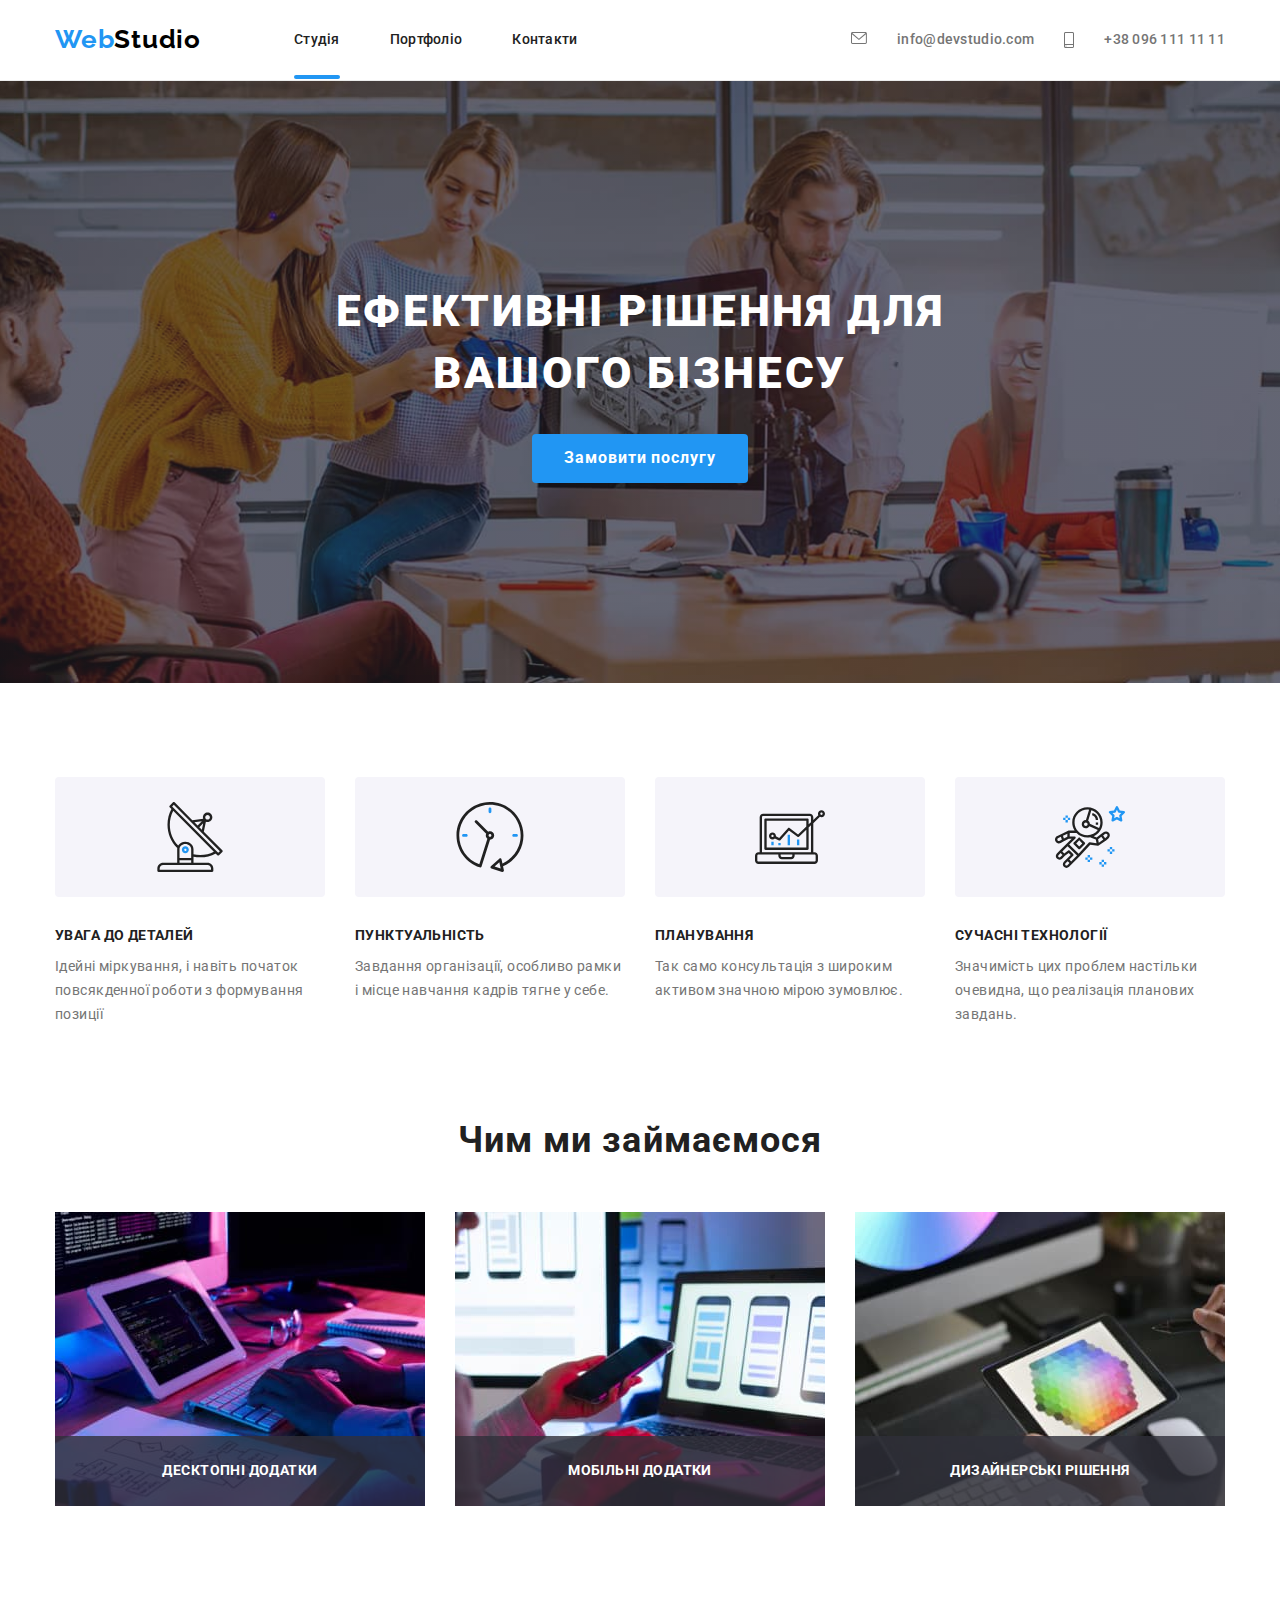
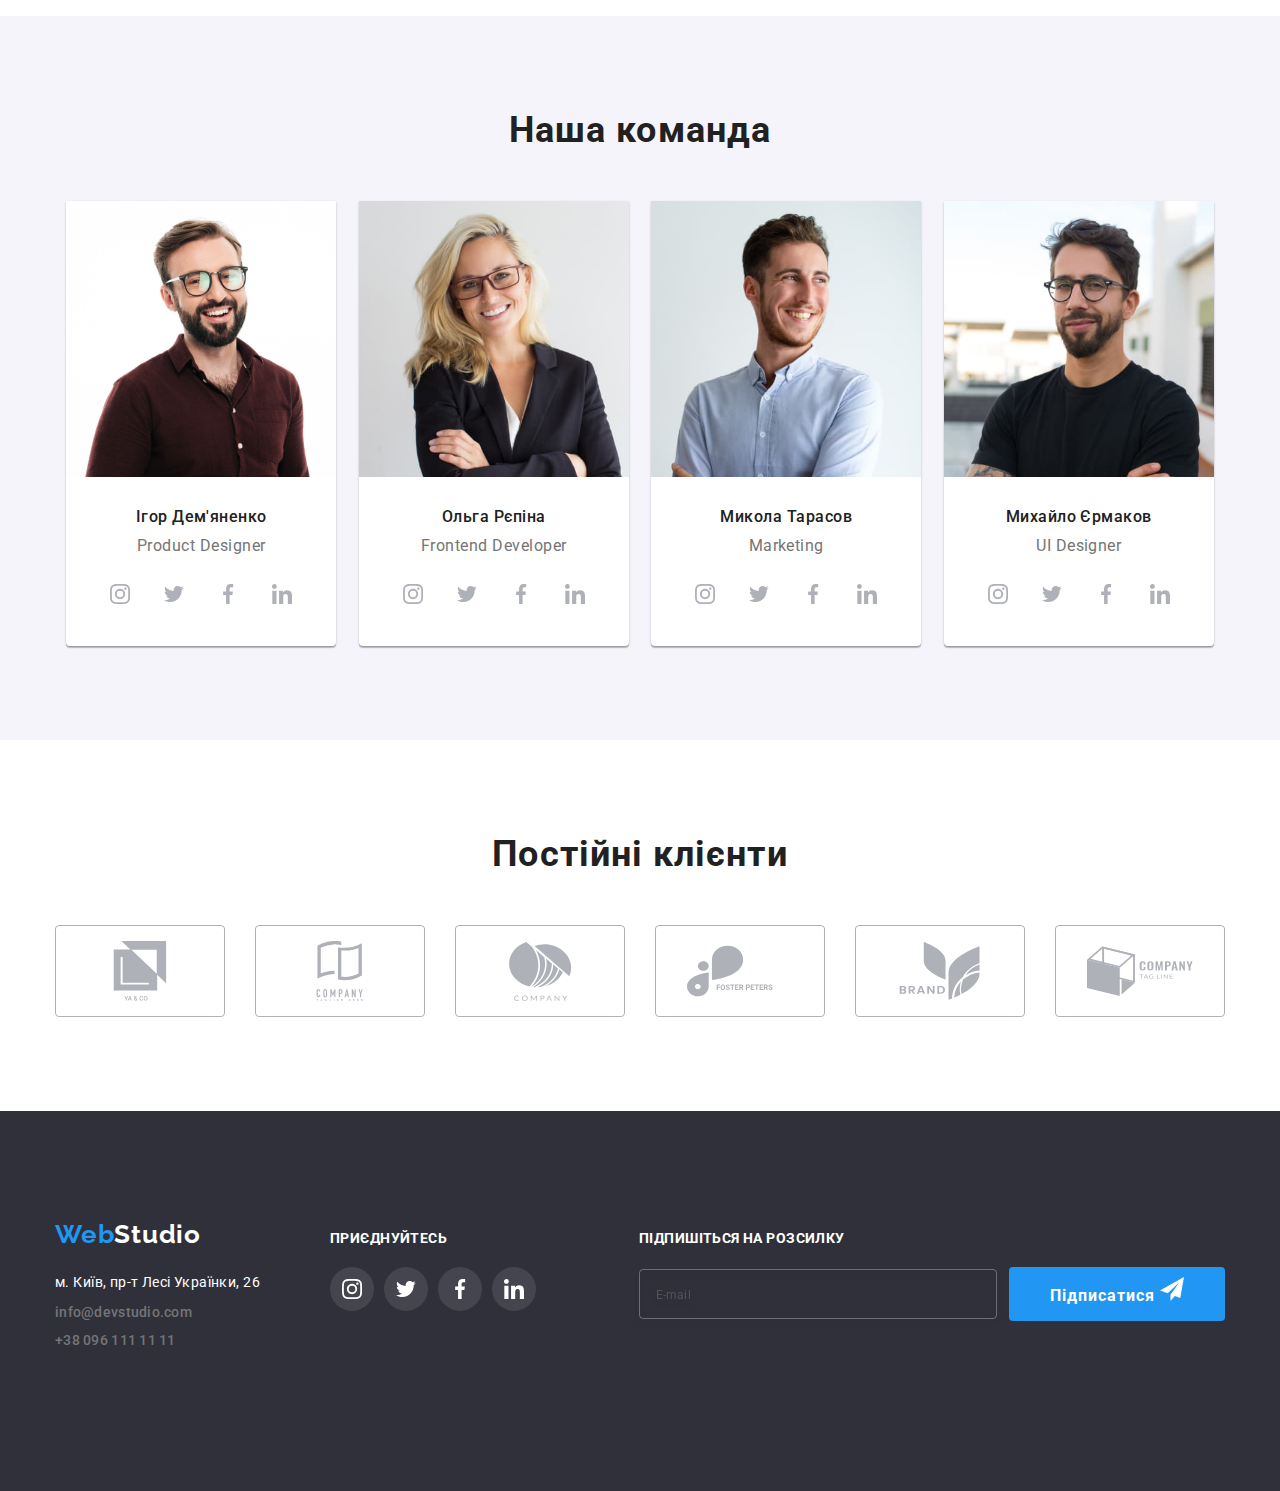
==== commit 2f1e9602: "editing main.sass and index.html" ====
--- a/index.html
+++ b/index.html
@@ -441,6 +441,7 @@
     </main>
     <footer class="footer">
         <div class="footer__container container">
+            <div class="uniting-container">
             <div class="footer__navigation">
                 <a href="#" class="logo footer__logo">Web<span class="logo-part footer__logo-part">Studio</span></a>
                 <address>
@@ -485,6 +486,7 @@
                     </li>
                 </ul>
             </div> 
+        </div>
             <div class="footer-form">
 
                 <p class="footer-socials__action-text action-text">Підпишіться на розсилку</p>
--- a/css/main.min.css
+++ b/css/main.min.css
@@ -1 +1 @@
-.cardset,.filter,.footer__list,.footer__navigation,.clients-list,.socials,.team-socials,.team-list__card,.advantage-list,.contacts,.navigation{list-style:none;padding:0px;margin:0px}.portfolio-content__title,.advantage__title{position:absolute;display:none;white-space:nowrap;width:1px;height:1px;overflow:hidden;border:0;padding:0;clip:rect(0);-webkit-clip-path:inset(50%);clip-path:inset(50%);margin:-1px}.current-link::after{content:"";display:block;position:absolute;width:100%;left:0;bottom:0px;height:4px;background-color:#2196f3;border-radius:2px}@media screen and (max-width: 767px){.current-link::after{display:none}}.current-link{position:relative}.current{color:#2196f3}.is-hidden{opacity:0;visibility:hidden;pointer-events:none}::-webkit-input-placeholder{font-weight:400;font-size:12px;line-height:1.16;letter-spacing:.01em;color:rgba(117,117,117,.5)}::-moz-placeholder{font-weight:400;font-size:12px;line-height:1.16;letter-spacing:.01em;color:rgba(117,117,117,.5)}:-ms-input-placeholder{font-weight:400;font-size:12px;line-height:1.16;letter-spacing:.01em;color:rgba(117,117,117,.5)}::-ms-input-placeholder{font-weight:400;font-size:12px;line-height:1.16;letter-spacing:.01em;color:rgba(117,117,117,.5)}::placeholder{font-weight:400;font-size:12px;line-height:1.16;letter-spacing:.01em;color:rgba(117,117,117,.5)}html{-webkit-box-sizing:border-box;box-sizing:border-box}*,* ::before,* ::after{-webkit-box-sizing:inherit;box-sizing:inherit}body{color:#757575;background-color:#fff;font-family:"Roboto"}.container{margin-right:auto;margin-left:auto;padding-right:15px;padding-left:15px}@media screen and (min-width: 480px){.container{width:480px}}@media(min-width: 768px){.container{width:768px}}@media(min-width: 1200px){.container{width:1200px}}img{display:block;max-width:100%;height:auto}.title{margin-top:0;margin-bottom:30px;text-align:center;color:#212121;font-weight:700;font-size:28px;line-height:1.17;letter-spacing:.03em}@media screen and (min-width: 1200px){.title{font-size:36px;line-height:1.16;margin-bottom:50px}}.action-text{text-transform:uppercase;margin-top:0;margin-bottom:0;color:#fff;font-weight:700;font-size:14px;line-height:1.14;letter-spacing:.03em}@media screen and (max-width: 1199px){.action-text{text-align:center}}@media screen and (min-width: 1200px){.action-text{text-align:left}}.button{display:inline-block;margin:0 auto;border-radius:4px;padding:10px 32px;min-width:216px;color:#fff;background-color:#2196f3;border:0;font-family:"Roboto";font-weight:700;font-size:16px;line-height:1.8;letter-spacing:.06em;-webkit-transition-property:background-color,-webkit-box-shadow;transition-property:background-color,-webkit-box-shadow;transition-property:background-color,box-shadow;transition-property:background-color,box-shadow,-webkit-box-shadow;-webkit-transition-duration:250ms;transition-duration:250ms;-webkit-transition-timing-function:cubic-bezier(0.4, 0, 0.2, 1);transition-timing-function:cubic-bezier(0.4, 0, 0.2, 1)}.button:hover,.button:focus{background-color:#188ce8;border:0;-webkit-box-shadow:0px 4px 4px rgba(0,0,0,.15);box-shadow:0px 4px 4px rgba(0,0,0,.15)}.form-container__button{display:block;margin:0 auto}.filter__button{display:inline-block;color:#212121;background-color:#f5f4fa;border:0;font-family:"Roboto";font-weight:500;font-size:16px;line-height:1.6;letter-spacing:.03em;border-radius:4px;padding:6px 22px;text-align:center;margin-top:0;-webkit-transition-property:color,background-color,-webkit-box-shadow;transition-property:color,background-color,-webkit-box-shadow;transition-property:color,background-color,box-shadow;transition-property:color,background-color,box-shadow,-webkit-box-shadow;-webkit-transition-duration:250ms;transition-duration:250ms;-webkit-transition-timing-function:cubic-bezier(0.4, 0, 0.2, 1);transition-timing-function:cubic-bezier(0.4, 0, 0.2, 1)}.filter__button:first-child{display:inline-block;padding:6px 25px}.filter__button:hover,.filter__button:focus{color:#fff;background-color:#2196f3;-webkit-box-shadow:0px 3px 1px rgba(0,0,0,.1),0px 1px 2px rgba(0,0,0,.08),0px 2px 2px rgba(0,0,0,.12);box-shadow:0px 3px 1px rgba(0,0,0,.1),0px 1px 2px rgba(0,0,0,.08),0px 2px 2px rgba(0,0,0,.12)}.menu-button{position:absolute;top:10px;right:15px;display:-webkit-inline-box;display:-ms-inline-flexbox;display:inline-flex;padding:0;margin:0;background-color:rgba(0,0,0,0);border:none;z-index:2}@media screen and (min-width: 768px){.menu-button{display:none}}.menu-button .icon-cross2{display:none}.menu-button.is-open .icon-cross2{display:block}.menu-button.is-open .icon-menu{display:none}.logo{-ms-flex-negative:0;flex-shrink:0;color:#2196f3;text-decoration:none;font-family:"Raleway";font-weight:700;font-size:26px;line-height:1.2;letter-spacing:.03em}.logo__part{color:#000}.header{margin-top:0;position:relative;border-bottom:1px solid #ececec;background-color:#fff}.header__container{display:-webkit-box;display:-ms-flexbox;display:flex;margin-top:0;height:80px;-webkit-box-align:center;-ms-flex-align:center;align-items:center;margin-left:auto;padding-top:24px;padding-bottom:25px}@media screen and (max-width: 480px){.header__container{height:60px}}.header__nav{display:-webkit-box;display:-ms-flexbox;display:flex;margin-top:0;-webkit-box-align:center;-ms-flex-align:center;align-items:center;-webkit-box-pack:justify;-ms-flex-pack:justify;justify-content:space-between;-webkit-box-flex:1;-ms-flex-positive:1;flex-grow:1}@media screen and (min-width: 768px){.header__nav{display:-webkit-box;display:-ms-flexbox;display:flex;-webkit-box-align:center;-ms-flex-align:center;align-items:center;gap:93px}}.menu__container{background-color:#fff;min-height:796px;width:100%;padding-top:55px;padding-right:30px;padding-bottom:55px;padding-left:30px}.menu__container.is-open{display:block}@media screen and (max-width: 767px){.menu__container{display:none;position:absolute;top:0;right:0}}@media screen and (min-width: 768px){.menu__container{display:-webkit-box;display:-ms-flexbox;display:flex;-webkit-box-flex:1;-ms-flex-positive:1;flex-grow:1;background-color:rgba(0,0,0,0)}}@media screen and (min-width: 768px){.menu__container,.navigation,.contacts{display:none}}.navigation{display:-webkit-box;display:-ms-flexbox;display:flex;-ms-flex-wrap:nowrap;flex-wrap:nowrap;gap:50px}@media screen and (max-width: 767px){.navigation{position:relative;margin-right:auto;max-width:480px;min-height:100%;display:-webkit-box;display:-ms-flexbox;display:flex;-webkit-box-orient:vertical;-webkit-box-direction:normal;-ms-flex-direction:column;flex-direction:column;margin-bottom:auto}}@media screen and (min-width: 768px){.navigation{display:-webkit-box;display:-ms-flexbox;display:flex;-ms-flex-wrap:nowrap;flex-wrap:nowrap;display:flex;-webkit-box-pack:center;-ms-flex-pack:center;justify-content:center;-webkit-box-align:center;-ms-flex-align:center;align-items:center}}.navigation__item{display:-webkit-box;display:-ms-flexbox;display:flex;-webkit-box-align:center;-ms-flex-align:center;align-items:center;-webkit-box-pack:center;-ms-flex-pack:center;justify-content:center}@media screen and (max-width: 767px){.navigation__item{display:block;-webkit-box-pack:left;-ms-flex-pack:left;justify-content:left}}@media screen and (max-width: 767px){.navigation__item:last-child{margin-bottom:302px}}.navigation__link{padding-top:32px;padding-bottom:32px;color:#212121;font-weight:500;font-size:14px;line-height:1.1;letter-spacing:.02em;text-decoration:none;-webkit-transition:color 250ms cubic-bezier(0.4, 0, 0.2, 1);transition:color 250ms cubic-bezier(0.4, 0, 0.2, 1)}.navigation__link:hover,.navigation__link:focus{color:#2196f3}@media screen and (max-width: 767px){.navigation__link{font-size:40px;line-height:1.175;margin-bottom:32px;padding:0}}@media screen and (max-width: 767px){.navigation__link.current{color:#2196f3}}@media screen and (max-width: 767px){.navigation__link :last-child{margin-bottom:306px}}.contacts{display:block;padding:0}@media screen and (min-width: 1200px){.contacts{display:-webkit-box;display:-ms-flexbox;display:flex;-webkit-box-align:center;-ms-flex-align:center;align-items:center;margin-left:auto}}.contacts__item{color:#757575;font-weight:500;font-size:14px;font-style:normal;line-height:1.1;letter-spacing:.02em;text-decoration:none;-webkit-transition:color 250ms cubic-bezier(0.4, 0, 0.2, 1);transition:color 250ms cubic-bezier(0.4, 0, 0.2, 1)}@media screen and (max-width: 767px){.contacts__item{display:block;font-size:34px;line-height:1.16;-webkit-box-pack:left;-ms-flex-pack:left;justify-content:left;margin-bottom:30px}}@media screen and (min-width: 768px)and (max-width: 1199px){.contacts__item{display:-webkit-box;display:-ms-flexbox;display:flex;-webkit-box-pack:start;-ms-flex-pack:start;justify-content:flex-start;-webkit-box-align:center;-ms-flex-align:center;align-items:center;margin-bottom:10px;font-size:12px}}.contacts__item:hover,.contacts__item:focus{color:#2196f3}@media screen and (min-width: 1200px){.contacts__item{display:-webkit-box;display:-ms-flexbox;display:flex}}@media screen and (min-width: 1200px){.contacts__item:first-child{margin-right:30px}}@media screen and (min-width: 1200px){.contacts__item :last-child{margin-right:30px}}@media screen and (max-width: 767px){.header__nav>.contacts{display:none}}@media screen and (max-width: 767px){.contacts__item.current{color:#2196f3}}.contacts__item:hover .smartphone{fill:#2196f3}.contacts__item:focus .smartphone{fill:#2196f3}.envelope{margin-right:10px;fill:#757575;fill:currentColor;margin-right:8px;-webkit-transition:fill 250ms cubic-bezier(0.4, 0, 0.2, 1);transition:fill 250ms cubic-bezier(0.4, 0, 0.2, 1)}.contacts:hover .envelope{fill:#2196f3}.contacts:focus .envelope{fill:#2196f3}@media screen and (max-width: 767px){.envelope{display:none}}.smartphone{margin-right:10px;fill:#757575;-webkit-transition:fill 250ms cubic-bezier(0.4, 0, 0.2, 1);transition:fill 250ms cubic-bezier(0.4, 0, 0.2, 1)}@media screen and (max-width: 767px){.smartphone{display:none}}.mobile-network{display:-webkit-box;display:-ms-flexbox;display:flex;padding:0}@media screen and (min-width: 768px){.mobile-network{display:none}}.mobile-network__item{display:-webkit-box;display:-ms-flexbox;display:flex;-webkit-box-pack:center;-ms-flex-pack:center;justify-content:center;-webkit-box-align:center;-ms-flex-align:center;align-items:center}.mobile-network__link{text-decoration:none;font-family:inherit;color:inherit;display:block;-webkit-transition-property:color;transition-property:color;-webkit-transition-duration:250ms;transition-duration:250ms;-webkit-transition-timing-function:cubic-bezier(0.4, 0, 0.2, 1);transition-timing-function:cubic-bezier(0.4, 0, 0.2, 1);font-weight:400;font-size:18px;line-height:1.222;letter-spacing:.02em;text-align:start;text-transform:none;color:#2196f3;margin-top:63px}.mobile-network__link:hover,.mobile-network__link:focus{color:#2196f3}.mobile-network__link:hover,.mobile-network__link:focus{color:#2196f3}.mobile-network__line{width:22px;height:0;border-width:1px;border-style:solid;border-color:rgba(33,33,33,.2);border-radius:0;-webkit-transform:rotate(90deg);transform:rotate(90deg);margin-top:63px}.hero{padding-top:118px;padding-bottom:118px;background-color:#2f303a;background-image:-webkit-gradient(linear, left top, left bottom, from(rgba(47, 48, 58, 0.4)), to(rgba(47, 48, 58, 0.4))),url(../images/header-img.jpg);background-image:linear-gradient(rgba(47, 48, 58, 0.4), rgba(47, 48, 58, 0.4)),url(../images/header-img.jpg);background-repeat:no-repeat;background-position:center;max-width:480px;margin-left:auto;margin-right:auto;background-size:cover}@media screen and (max-width: 767px){.hero{background-image:-webkit-gradient(linear, left top, left bottom, from(rgba(47, 48, 58, 0.4)), to(rgba(47, 48, 58, 0.4))),url("../images/header-img.jpg");background-image:linear-gradient(rgba(47, 48, 58, 0.4), rgba(47, 48, 58, 0.4)),url("../images/header-img.jpg");max-width:480px;height:400px}}@media screen and (max-width: 767px)and (min-device-pixel-ratio: 2),screen and (max-width: 767px)and (-webkit-min-device-pixel-ratio: 2),screen and (max-width: 767px)and (min-resolution: 192dpi),screen and (max-width: 767px)and (min-resolution: 2dppx){.hero{background-image:-webkit-gradient(linear, left top, left bottom, from(rgba(47, 48, 58, 0.4)), to(rgba(47, 48, 58, 0.4))),url("../images/header-img@2x.jpg");background-image:linear-gradient(rgba(47, 48, 58, 0.4), rgba(47, 48, 58, 0.4)),url("../images/header-img@2x.jpg")}}@media screen and (min-width: 768px){.hero{background-image:-webkit-gradient(linear, left top, left bottom, from(rgba(47, 48, 58, 0.4)), to(rgba(47, 48, 58, 0.4))),url("../images/header-img-tablet.jpg");background-image:linear-gradient(rgba(47, 48, 58, 0.4), rgba(47, 48, 58, 0.4)),url("../images/header-img-tablet.jpg");max-width:768px}}@media screen and (min-width: 768px)and (min-device-pixel-ratio: 2),screen and (min-width: 768px)and (-webkit-min-device-pixel-ratio: 2),screen and (min-width: 768px)and (min-resolution: 192dpi),screen and (min-width: 768px)and (min-resolution: 2dppx){.hero{background-image:-webkit-gradient(linear, left top, left bottom, from(rgba(47, 48, 58, 0.4)), to(rgba(47, 48, 58, 0.4))),url("../images/header-img-tablet@2x.jpg");background-image:linear-gradient(rgba(47, 48, 58, 0.4), rgba(47, 48, 58, 0.4)),url("../images/header-img-tablet@2x.jpg")}}@media screen and (min-width: 1200px){.hero{background-image:-webkit-gradient(linear, left top, left bottom, from(rgba(47, 48, 58, 0.4)), to(rgba(47, 48, 58, 0.4))),url("../images/header-img-desktop.jpg");background-image:linear-gradient(rgba(47, 48, 58, 0.4), rgba(47, 48, 58, 0.4)),url("../images/header-img-desktop.jpg");max-width:1600px;padding-top:200px;padding-bottom:200px}}@media screen and (min-width: 1200px)and (min-device-pixel-ratio: 2),screen and (min-width: 1200px)and (-webkit-min-device-pixel-ratio: 2),screen and (min-width: 1200px)and (min-resolution: 192dpi),screen and (min-width: 1200px)and (min-resolution: 2dppx){.hero{background-image:-webkit-gradient(linear, left top, left bottom, from(rgba(47, 48, 58, 0.4)), to(rgba(47, 48, 58, 0.4))),url("../images/header-img-desktop@2x.jpg");background-image:linear-gradient(rgba(47, 48, 58, 0.4), rgba(47, 48, 58, 0.4)),url("../images/header-img-desktop@2x.jpg")}}.hero .hero__container{-webkit-box-align:center;-ms-flex-align:center;align-items:center;-webkit-box-pack:center;-ms-flex-pack:center;justify-content:center;text-align:center}.hero .hero__title{margin:0 auto;margin-bottom:30px;margin-top:0px;max-width:360px;color:#fff;font-weight:900;font-size:26px;line-height:1.6;letter-spacing:.06em;text-transform:uppercase;text-align:center}@media screen and (min-width: 768px){.hero .hero__title{font-size:26px;line-height:1.6}}@media screen and (min-width: 1200px){.hero .hero__title{font-size:44px;line-height:1.4;max-width:696px}}.advantage{padding-top:60px;padding-bottom:60px;background-color:#fff}@media screen and (min-width: 1200px){.advantage{padding-bottom:94px;padding-top:94px}}.advantage-list{margin-top:0;font-size:14px;line-height:24px;letter-spacing:.03em}@media screen and (min-width: 768px){.advantage-list{display:-webkit-box;display:-ms-flexbox;display:flex;-ms-flex-wrap:wrap;flex-wrap:wrap;-webkit-box-pack:center;-ms-flex-pack:center;justify-content:center}}@media screen and (min-width: 1200px){.advantage-list{-ms-flex-wrap:nowrap;flex-wrap:nowrap}}.advantage-list__item{width:calc((100% - 0px)/1);margin-bottom:30px}.advantage-list__item:last-child{margin-right:0;margin-bottom:0px}@media screen and (min-width: 768px){.advantage-list__item{width:calc((100% - 60px)/2);margin-right:30px}}@media screen and (min-width: 768px)and (max-width: 1199px){.advantage-list__item:nth-child(2n){margin-right:0px}}@media screen and (min-width: 1200px){.advantage-list__item{width:calc((100% - 90px)/4);margin-bottom:0px}}.advantage-list__card{background-color:#f5f4fa;display:-webkit-box;display:-ms-flexbox;display:flex;width:auto;height:120px;border-radius:4px;-webkit-box-pack:center;-ms-flex-pack:center;justify-content:center;-webkit-box-align:center;-ms-flex-align:center;align-items:center;margin-top:0;margin-bottom:30px}@media screen and (min-width: 768px){.advantage-list__card{max-width:354px;width:auto}}@media screen and (min-width: 1200px){.advantage-list__card{width:270px}}.advantage-list__title{margin-top:0;margin-bottom:10px;font-weight:700;font-size:14px;line-height:1.2;letter-spacing:.03em;color:#212121;text-transform:uppercase;text-align:center}@media screen and (min-width: 768px){.advantage-list__title{text-align:left}}.advantage-list__text{margin-top:0;margin-bottom:0;width:100%}.activity{padding-bottom:94px;background-color:#fff}@media screen and (max-width: 1199px){.activity{display:none}}.activity-list{display:-webkit-box;display:-ms-flexbox;display:flex;padding:0px;-webkit-box-pack:justify;-ms-flex-pack:justify;justify-content:space-between}.activity-list__item{width:370px;display:block;max-width:100%;height:auto;margin-right:30px}.activity-list__item:last-child{margin-right:0}.activity-list__image{display:block;max-width:100%;height:auto}.activity-list__description{position:absolute;bottom:0;left:0;width:100%;height:70px;background-color:rgba(47,48,58,.8);display:-webkit-box;display:-ms-flexbox;display:flex;-webkit-box-align:center;-ms-flex-align:center;align-items:center;-webkit-box-pack:center;-ms-flex-pack:center;justify-content:center}.activity-list__thumb{position:relative;left:0}.team{padding-bottom:60px;padding-top:60px;background-color:#f5f4fa}@media screen and (min-width: 1200px){.team{padding-top:94px;padding-bottom:94px}}.team-list{padding:0px}@media screen and (min-width: 768px){.team-list{display:-webkit-box;display:-ms-flexbox;display:flex;-ms-flex-wrap:wrap;flex-wrap:wrap}}@media screen and (min-width: 1200px){.team-list{-webkit-box-pack:justify;-ms-flex-pack:justify;justify-content:space-between}}.team-list__card{width:100%;height:auto;background-color:#fff;font-size:16px;line-height:1.2;letter-spacing:.03em;border-radius:0px 0px 4px 4px;-webkit-box-shadow:0px 1px 3px rgba(0,0,0,.12),0px 1px 1px rgba(0,0,0,.14),0px 2px 1px rgba(0,0,0,.2);box-shadow:0px 1px 3px rgba(0,0,0,.12),0px 1px 1px rgba(0,0,0,.14),0px 2px 1px rgba(0,0,0,.2);margin-left:auto;margin-right:auto;margin-bottom:30px}@media screen and (min-width: 768px){.team-list__card{width:calc((100% - 60px)/2)}}@media screen and (min-width: 1200px){.team-list__card{width:calc((100% - 90px)/4)}}.team-list__image{display:block;width:100%;height:auto;margin:0 auto}.team-list__info{padding-top:30px;padding-bottom:30px}.team-list__title{margin-top:0px;margin-bottom:10px;text-align:center;font-weight:500;font-size:16px;line-height:1.2;color:#212121}.team-list__text{margin-top:0;margin-bottom:16px;text-align:center}.team-socials{display:-webkit-box;display:-ms-flexbox;display:flex;-webkit-box-pack:center;-ms-flex-pack:center;justify-content:center;gap:10px}.team-socials__link{display:-webkit-box;display:-ms-flexbox;display:flex;-webkit-box-align:center;-ms-flex-align:center;align-items:center;-webkit-box-pack:center;-ms-flex-pack:center;justify-content:center;width:44px;height:44px;background-color:#fff;border-radius:50%;-webkit-transition-property:background-color;transition-property:background-color;-webkit-transition-duration:250ms;transition-duration:250ms;-webkit-transition-timing-function:cubic-bezier(0.4, 0, 0.2, 1);transition-timing-function:cubic-bezier(0.4, 0, 0.2, 1)}.team-socials__link:hover,.team-socials__link:focus{background-color:#2196f3}.team-socials__icon{fill:#afb1b8;-webkit-transition-property:fill;transition-property:fill;-webkit-transition-duration:250ms;transition-duration:250ms;-webkit-transition-timing-function:cubic-bezier(0.4, 0, 0.2, 1);transition-timing-function:cubic-bezier(0.4, 0, 0.2, 1)}.team-socials__link:hover .team-socials__icon{fill:#fff}.team-socials__link:focus .team-socials__icon{fill:#fff}.socials{display:-webkit-box;display:-ms-flexbox;display:flex;-webkit-box-pack:center;-ms-flex-pack:center;justify-content:center;gap:10px}.socials__link{display:-webkit-box;display:-ms-flexbox;display:flex;-webkit-box-align:center;-ms-flex-align:center;align-items:center;-webkit-box-pack:center;-ms-flex-pack:center;justify-content:center;width:44px;height:44px;background-color:rgba(255,255,255,.1);border-radius:50%;-webkit-transition:background-color 250ms cubic-bezier(0.4, 0, 0.2, 1);transition:background-color 250ms cubic-bezier(0.4, 0, 0.2, 1)}.socials__link:hover,.socials__link:focus{background-color:#2196f3}.socials__icon{fill:#fff}.clients{padding-top:60px;padding-bottom:60px}@media screen and (min-width: 1200px){.clients{padding-top:94px;padding-bottom:94px}}.clients-container{margin-left:auto;margin-right:auto}.clients-list{display:-webkit-box;display:-ms-flexbox;display:flex;-ms-flex-wrap:wrap;flex-wrap:wrap;gap:30px}@media screen and (max-width: 767px){.clients-list :nth-child(2n){gap:0}}@media screen and (max-width: 1199px){.clients-list :nth-child(3n){gap:0}}@media screen and (min-width: 1200px){.clients-list{-ms-flex-wrap:nowrap;flex-wrap:nowrap}}.clients-list__item{width:calc((100% - 30px)/2);height:92px}@media screen and (min-width: 768px){.clients-list__item{width:calc((100% - 60px)/3)}}@media screen and (min-width: 1200px){.clients-list__item{width:calc((100% - 150px)/6)}}.clients-list__link{display:-webkit-box;display:-ms-flexbox;display:flex;height:92px;border:1px solid #afb1b8;border-radius:4px;-webkit-box-align:center;-ms-flex-align:center;align-items:center;-webkit-box-pack:center;-ms-flex-pack:center;justify-content:center;fill:#afb1b8;-webkit-transition-property:border;transition-property:border;-webkit-transition-duration:250ms;transition-duration:250ms;-webkit-transition-timing-function:cubic-bezier(0.4, 0, 0.2, 1);transition-timing-function:cubic-bezier(0.4, 0, 0.2, 1)}.clients-list__link:hover,.clients-list__link:focus{border:1px solid #2196f3}.clients-list__icon{fill:#afb1b8;-webkit-transition:fill 5050ms cubic-bezier(0.4, 0, 0.2, 1);transition:fill 5050ms cubic-bezier(0.4, 0, 0.2, 1)}.clients-list__link:hover .clients-list__icon{fill:#2196f3}.clients-list__link:focus .clients-list__icon{fill:#2196f3}@media screen and (min-width: 768px){.footer__container{display:-webkit-box;display:-ms-flexbox;display:flex;-ms-flex-pack:distribute;justify-content:space-around;margin-bottom:60px;-ms-flex-wrap:wrap;flex-wrap:wrap;margin-bottom:0}}@media screen and (min-width: 1200px){.footer__container{-webkit-box-align:baseline;-ms-flex-align:baseline;align-items:baseline;-webkit-box-pack:justify;-ms-flex-pack:justify;justify-content:space-between;-ms-flex-wrap:nowrap;flex-wrap:nowrap}}.footer{padding-top:60px;padding-bottom:60px;background-color:#2f303a}.footer .contacts__item{color:rgba(255,255,255,.6);font-weight:400;font-size:14px;font-style:normal;line-height:1.71;letter-spacing:.02em;text-decoration:none;-webkit-transition:color 250ms cubic-bezier(0.4, 0, 0.2, 1);transition:color 250ms cubic-bezier(0.4, 0, 0.2, 1);margin-bottom:0}.footer-socials{margin-bottom:60px}.footer__navigation{display:-webkit-box;display:-ms-flexbox;display:flex;-webkit-box-orient:vertical;-webkit-box-direction:normal;-ms-flex-direction:column;flex-direction:column;-webkit-box-pack:center;-ms-flex-pack:center;justify-content:center;-webkit-box-align:center;-ms-flex-align:center;align-items:center;margin-bottom:60px;text-align:center}@media screen and (min-width: 768px){.footer__navigation{margin-bottom:0}}@media screen and (min-width: 1200px){.footer__navigation{margin-right:70px;text-align:left}}.footer__logo{margin-top:0;font-family:"Raleway";font-weight:700;font-size:26px;line-height:1.2;letter-spacing:.03em;text-decoration:none}@media screen and (max-width: 1199px){.footer__logo{text-align:center}}.footer__logo-part{color:#fff;margin-bottom:20px}.footer__list{margin-top:20px}.footer__nav{text-align:center;margin-top:0}@media screen and (min-width: 1200px){.footer__nav{text-align:left}}.footer__nav:not(:last-child){margin-bottom:9px;white-space:nowrap}.footer-contacts__item{color:#757575;font-weight:500;font-size:14px;font-style:normal;line-height:1.1;letter-spacing:.02em;text-decoration:none;-webkit-transition:color 250ms cubic-bezier(0.4, 0, 0.2, 1);transition:color 250ms cubic-bezier(0.4, 0, 0.2, 1)}@media screen and (max-width: 1199px){.footer-contacts__item{text-align:center}}@media screen and (min-width: 1200px){.footer-contacts__item{text-align:left}}.footer__map{color:#fff;text-decoration:none;font-style:normal;font-style:normal;font-size:14px;line-height:1.7;letter-spacing:.03em;text-decoration:none;-webkit-transition-property:color;transition-property:color;-webkit-transition-duration:250ms;transition-duration:250ms;-webkit-transition-timing-function:cubic-bezier(0.4, 0, 0.2, 1);transition-timing-function:cubic-bezier(0.4, 0, 0.2, 1)}.footer__map:hover,.footer__map:focus{color:#2196f3}@media screen and (max-width: 767px){.footer__map{text-align:center}}.footer-socials__action-text{margin-bottom:20px}@media screen and (max-width: 768px){.footer-socials__action-text{text-align:center}}.footer-form{margin-top:60px;display:block}@media screen and (max-width: 1199px){.footer-form{display:block;padding-left:0}}@media screen and (min-width: 1200px){.footer-form{padding-left:93px}}.form-container{display:block;-ms-flex-wrap:wrap;flex-wrap:wrap;margin-left:0;margin-right:0}@media screen and (max-width: 1199px){.form-container{max-width:450px}}@media screen and (min-width: 1200px){.form-container{display:-webkit-box;display:-ms-flexbox;display:flex;-webkit-box-align:center;-ms-flex-align:center;align-items:center;padding:0;-webkit-box-pack:baseline;-ms-flex-pack:baseline;justify-content:baseline}}.form-container__input{border:1px solid rgba(255,255,255,.3);-webkit-filter:drop-shadow(0px 4px 4px rgba(0, 0, 0, 0.15));filter:drop-shadow(0px 4px 4px rgba(0, 0, 0, 0.15));border-radius:4px;background-color:rgba(0,0,0,0);padding:15px 16px;font-family:inherit;resize:none;color:#fff;width:100%}@media screen and (max-width: 1199px){.form-container__input{margin-left:auto;margin-right:auto;margin-bottom:20px}}@media screen and (min-width: 1200px){.form-container__input{max-width:358px;margin-right:12px}}.form-container__input ::-webkit-input-placeholder{color:var(--placeholder-color);font-weight:400;font-size:16px;line-height:20px}.form-container__input ::-moz-placeholder{color:var(--placeholder-color);font-weight:400;font-size:16px;line-height:20px}.form-container__input :-ms-input-placeholder{color:var(--placeholder-color);font-weight:400;font-size:16px;line-height:20px}.form-container__input ::-ms-input-placeholder{color:var(--placeholder-color);font-weight:400;font-size:16px;line-height:20px}.form-container__input ::placeholder{color:var(--placeholder-color);font-weight:400;font-size:16px;line-height:20px}.form-container__input:not(:-moz-placeholder-shown){color:var(--secondary-bcg-color)}.form-container__input:not(:-ms-input-placeholder){color:var(--secondary-bcg-color)}.form-container__input:not(:placeholder-shown){color:var(--secondary-bcg-color)}.form-container__button .button{gap:12px;padding:10px 28px;position:relative;font-weight:700;font-size:16px;line-height:1.875;letter-spacing:.06em;color:#2196f3}@media screen and (max-width: 1199px){.form-container__button .button{display:block;margin-top:0;margin-right:auto;margin-bottom:0;margin-left:auto}}@media screen and (max-width: 1199px){.footer__navigation>.contacts__item{text-align:center;margin-right:70px;margin-bottom:0}}.backdrop{position:fixed;top:0;left:0;width:100%;height:100%;background-color:rgba(0,0,0,.2);opacity:1;-webkit-transition:opacity 250ms cubic-bezier(0.4, 0, 0.2, 1),visibility 250ms cubic-bezier(0.4, 0, 0.2, 1),background-color 250ms cubic-bezier(0.4, 0, 0.2, 1);transition:opacity 250ms cubic-bezier(0.4, 0, 0.2, 1),visibility 250ms cubic-bezier(0.4, 0, 0.2, 1),background-color 250ms cubic-bezier(0.4, 0, 0.2, 1)}.modal{max-width:450px;width:calc(100% - 30px);top:50%;left:50%;position:absolute;padding:40px;border-radius:4px;opacity:1;-webkit-transform:translate(-50%, -50%) scale(1);transform:translate(-50%, -50%) scale(1);background-color:#fff;-webkit-transition-property:-webkit-transform;transition-property:-webkit-transform;transition-property:transform;transition-property:transform, -webkit-transform;-webkit-transition-duration:250ms;transition-duration:250ms;-webkit-transition-timing-function:cubic-bezier(0.4, 0, 0.2, 1);transition-timing-function:cubic-bezier(0.4, 0, 0.2, 1)}.backdrop.is-hidden .modal{-webkit-transform:translate(-50%, -50%) scale(1.1);transform:translate(-50%, -50%) scale(1.1)}@media screen and (min-width: 768px){.modal{top:50%;left:50%;width:calc(100% - 318px)}}@media screen and (min-width: 1200px){.modal{min-width:528px;min-height:581px}}.modal__title{margin-top:0;margin-bottom:12px;font-weight:700;font-size:20px;line-height:1.15;text-align:center;letter-spacing:.03em;color:#212121}.modal__button{right:0;position:absolute;top:8px;right:8px;width:30px;height:30px;padding:9px 10px;border-radius:50%;border:1px solid rgba(0,0,0,.1);background-color:#fff;cursor:pointer}.modal__button:hover>.cross{fill:#2196f3;outline:none}.cross{-webkit-transform:translate(-50%, -50%);transform:translate(-50%, -50%);position:absolute;fill:#000;-webkit-transition:fill 250ms cubic-bezier(0.4, 0, 0.2, 1);transition:fill 250ms cubic-bezier(0.4, 0, 0.2, 1)}.contact-form__label{display:block;margin-bottom:4px;font-weight:400;font-size:12px;line-height:1.16;letter-spacing:.01em;color:#757575}.contact-form__label:not(:first-child){margin-top:10px}.contact-form__element{position:relative}.contact-form__element:last-child{margin-bottom:20px}.contact-form__input{border:1px solid rgba(33,33,33,.2);border-radius:4px;width:100%;height:40px;padding:11px 12px 11px 32px}.contact-form__input::-webkit-input-placeholder{color:rgba(117,117,117,.5);font-weight:400;font-size:12px;line-height:1.16;letter-spacing:.01em}.contact-form__input::-moz-placeholder{color:rgba(117,117,117,.5);font-weight:400;font-size:12px;line-height:1.16;letter-spacing:.01em}.contact-form__input:-ms-input-placeholder{color:rgba(117,117,117,.5);font-weight:400;font-size:12px;line-height:1.16;letter-spacing:.01em}.contact-form__input::-ms-input-placeholder{color:rgba(117,117,117,.5);font-weight:400;font-size:12px;line-height:1.16;letter-spacing:.01em}.contact-form__input::placeholder{color:rgba(117,117,117,.5);font-weight:400;font-size:12px;line-height:1.16;letter-spacing:.01em}::-webkit-input-placeholder{font-weight:400;font-size:12px;line-height:1.16;letter-spacing:.01em;color:rgba(117,117,117,.5)}::-moz-placeholder{font-weight:400;font-size:12px;line-height:1.16;letter-spacing:.01em;color:rgba(117,117,117,.5)}:-ms-input-placeholder{font-weight:400;font-size:12px;line-height:1.16;letter-spacing:.01em;color:rgba(117,117,117,.5)}::-ms-input-placeholder{font-weight:400;font-size:12px;line-height:1.16;letter-spacing:.01em;color:rgba(117,117,117,.5)}::placeholder{font-weight:400;font-size:12px;line-height:1.16;letter-spacing:.01em;color:rgba(117,117,117,.5)}.contact-form__input:focus{border-color:#2196f3}.contact-form__icon{position:absolute;top:50%;-webkit-transform:translateY(-50%);transform:translateY(-50%);left:12px;fill:#212121}.contact-form__element:focus-within .contact-form__icon{fill:#2196f3}.contact-form__comment{width:100%;height:120px;padding:12px 16px;border:1px solid rgba(33,33,33,.2);border-radius:4px;margin-bottom:20px;resize:none}.form-button-div{display:-webkit-box;display:-ms-flexbox;display:flex;-webkit-box-pack:center;-ms-flex-pack:center;justify-content:center;-webkit-box-align:center;-ms-flex-align:center;align-items:center}.contact-form__button{display:block;cursor:pointer;border-radius:4px;padding:10px 32px;min-width:216px;color:#fff;background-color:#2196f3;border:0;font-weight:700;font-size:16px;line-height:1.8;letter-spacing:.06em;-webkit-transition-property:background-color,-webkit-box-shadow;transition-property:background-color,-webkit-box-shadow;transition-property:background-color,box-shadow;transition-property:background-color,box-shadow,-webkit-box-shadow;-webkit-transition-duration:250ms;transition-duration:250ms;-webkit-transition-timing-function:cubic-bezier(0.4, 0, 0.2, 1);transition-timing-function:cubic-bezier(0.4, 0, 0.2, 1);margin:0 auto;margin-top:30px}.checkbox{display:block;position:relative}.checkbox__label{display:-webkit-box;display:-ms-flexbox;display:flex;-webkit-box-align:baseline;-ms-flex-align:baseline;align-items:baseline;-webkit-box-pack:justify;-ms-flex-pack:justify;justify-content:space-between;bottom:0;right:0;font-weight:400;font-size:14px;line-height:1.7;letter-spacing:.03em}.checkbox__input{-webkit-appearance:none;-moz-appearance:none;appearance:none}.checkbox__input:checked+.checkbox__icon{background-color:#2196f3;border-color:rgba(0,0,0,0);background-image:url("../images/check.svg");background-size:contain;background-position:center;background-repeat:no-repeat;background-origin:content-box}.checkbox__icon{display:inline-block;margin-right:8px;border-radius:4px;border:2px solid #212121;width:16px;height:15px;background-color:rgba(0,0,0,0);-webkit-transition:background-color 250ms cubic-bezier(0.4, 0, 0.2, 1);transition:background-color 250ms cubic-bezier(0.4, 0, 0.2, 1)}.checkbox__text{font-weight:400;font-size:14px;line-height:1.71;letter-spacing:.03em;-webkit-text-decoration-line:underline;text-decoration-line:underline;color:#2196f3}.checkbox-icon{display:inline-block;width:20px;height:20px;border:2px solid #212121;border-radius:4px}.portfolio-content{padding-top:94px;padding-bottom:94px}.filter{display:-webkit-box;display:-ms-flexbox;display:flex;margin-top:0px;-webkit-box-align:center;-ms-flex-align:center;align-items:center;-webkit-box-pack:center;-ms-flex-pack:center;justify-content:center;margin-bottom:50px}.filter__item:not(:last-child){margin-right:8px}.cardset{display:-webkit-box;display:-ms-flexbox;display:flex;-ms-flex-wrap:wrap;flex-wrap:wrap;margin-left:0}.cardset__element{-ms-flex-preferred-size:calc((100% - 60px)/3);flex-basis:calc((100% - 60px)/3);margin-right:30px;margin-bottom:30px;-webkit-transition:-webkit-box-shadow 250ms cubic-bezier(0.4, 0, 0.2, 1);transition:-webkit-box-shadow 250ms cubic-bezier(0.4, 0, 0.2, 1);transition:box-shadow 250ms cubic-bezier(0.4, 0, 0.2, 1);transition:box-shadow 250ms cubic-bezier(0.4, 0, 0.2, 1), -webkit-box-shadow 250ms cubic-bezier(0.4, 0, 0.2, 1)}.cardset__element:nth-last-child(-n+3){margin-bottom:0px}.cardset__element:nth-child(3n){margin-right:0}.cardset__element:hover,.cardset__element:focus{-webkit-box-shadow:0px 1px 1px rgba(0,0,0,.12),0px 4px 4px rgba(0,0,0,.06),1px 4px 6px rgba(0,0,0,.16);box-shadow:0px 1px 1px rgba(0,0,0,.12),0px 4px 4px rgba(0,0,0,.06),1px 4px 6px rgba(0,0,0,.16)}.cardset__thumb{position:relative;overflow:hidden}.cardset__description{padding:20px 24px;border:1px solid #eee}.cardset__title{margin-top:0;margin-bottom:4px;font-weight:700;font-size:18px;line-height:2;background-color:#fff;color:#212121;letter-spacing:.06em}.cardset__image{display:block;max-width:100%;height:auto;margin-top:0}.cardset__text{margin-top:0;margin-bottom:0;font-family:"Roboto";font-size:16px;line-height:1.875;letter-spacing:.03em}.cadrset-hover{position:absolute;top:0;left:0;width:100%;height:100%;background-color:rgba(33,150,243,.9);color:#fff;padding:63px 24px;z-index:1;-webkit-transform:translateY(100%);transform:translateY(100%);-webkit-transition:-webkit-transform 250ms cubic-bezier(0.4, 0, 0.2, 1);transition:-webkit-transform 250ms cubic-bezier(0.4, 0, 0.2, 1);transition:transform 250ms cubic-bezier(0.4, 0, 0.2, 1);transition:transform 250ms cubic-bezier(0.4, 0, 0.2, 1), -webkit-transform 250ms cubic-bezier(0.4, 0, 0.2, 1)}.cardset__element:hover .cadrset-hover{-webkit-transform:translateY(0);transform:translateY(0);pointer-events:none}.cadrset-hover__text{font-weight:400;font-size:18px;line-height:1.55;letter-spacing:.03em}/*# sourceMappingURL=main.min.css.map */+.cardset,.filter,.footer__list,.footer__navigation,.clients-list,.socials,.team-socials,.team-list__card,.advantage-list,.contacts,.navigation{list-style:none;padding:0px;margin:0px}.portfolio-content__title,.advantage__title{position:absolute;display:none;white-space:nowrap;width:1px;height:1px;overflow:hidden;border:0;padding:0;clip:rect(0);-webkit-clip-path:inset(50%);clip-path:inset(50%);margin:-1px}.current-link::after{content:"";display:block;position:absolute;width:100%;left:0;bottom:0px;height:4px;background-color:#2196f3;border-radius:2px}@media screen and (max-width: 767px){.current-link::after{display:none}}.current-link{position:relative}.current{color:#2196f3}.is-hidden{opacity:0;visibility:hidden;pointer-events:none}::-webkit-input-placeholder{font-weight:400;font-size:12px;line-height:1.16;letter-spacing:.01em;color:rgba(117,117,117,.5)}::-moz-placeholder{font-weight:400;font-size:12px;line-height:1.16;letter-spacing:.01em;color:rgba(117,117,117,.5)}:-ms-input-placeholder{font-weight:400;font-size:12px;line-height:1.16;letter-spacing:.01em;color:rgba(117,117,117,.5)}::-ms-input-placeholder{font-weight:400;font-size:12px;line-height:1.16;letter-spacing:.01em;color:rgba(117,117,117,.5)}::placeholder{font-weight:400;font-size:12px;line-height:1.16;letter-spacing:.01em;color:rgba(117,117,117,.5)}html{-webkit-box-sizing:border-box;box-sizing:border-box}*,* ::before,* ::after{-webkit-box-sizing:inherit;box-sizing:inherit}body{color:#757575;background-color:#fff;font-family:"Roboto"}.container{margin-right:auto;margin-left:auto;padding-right:15px;padding-left:15px}@media screen and (min-width: 480px){.container{width:480px}}@media(min-width: 768px){.container{width:768px}}@media(min-width: 1200px){.container{width:1200px}}img{display:block;max-width:100%;height:auto}.title{margin-top:0;margin-bottom:30px;text-align:center;color:#212121;font-weight:700;font-size:28px;line-height:1.17;letter-spacing:.03em}@media screen and (min-width: 1200px){.title{font-size:36px;line-height:1.16;margin-bottom:50px}}.action-text{text-transform:uppercase;margin-top:0;margin-bottom:0;color:#fff;font-weight:700;font-size:14px;line-height:1.14;letter-spacing:.03em}@media screen and (max-width: 1199px){.action-text{text-align:center}}@media screen and (min-width: 1200px){.action-text{text-align:left}}.button{display:inline-block;margin:0 auto;border-radius:4px;padding:10px 32px;min-width:216px;color:#fff;background-color:#2196f3;border:0;font-family:"Roboto";font-weight:700;font-size:16px;line-height:1.8;letter-spacing:.06em;-webkit-transition-property:background-color,-webkit-box-shadow;transition-property:background-color,-webkit-box-shadow;transition-property:background-color,box-shadow;transition-property:background-color,box-shadow,-webkit-box-shadow;-webkit-transition-duration:250ms;transition-duration:250ms;-webkit-transition-timing-function:cubic-bezier(0.4, 0, 0.2, 1);transition-timing-function:cubic-bezier(0.4, 0, 0.2, 1)}.button:hover,.button:focus{background-color:#188ce8;border:0;-webkit-box-shadow:0px 4px 4px rgba(0,0,0,.15);box-shadow:0px 4px 4px rgba(0,0,0,.15)}.form-container__button{display:block;margin:0 auto}.filter__button{display:inline-block;color:#212121;background-color:#f5f4fa;border:0;font-family:"Roboto";font-weight:500;font-size:16px;line-height:1.6;letter-spacing:.03em;border-radius:4px;padding:6px 22px;text-align:center;margin-top:0;-webkit-transition-property:color,background-color,-webkit-box-shadow;transition-property:color,background-color,-webkit-box-shadow;transition-property:color,background-color,box-shadow;transition-property:color,background-color,box-shadow,-webkit-box-shadow;-webkit-transition-duration:250ms;transition-duration:250ms;-webkit-transition-timing-function:cubic-bezier(0.4, 0, 0.2, 1);transition-timing-function:cubic-bezier(0.4, 0, 0.2, 1)}.filter__button:first-child{display:inline-block;padding:6px 25px}.filter__button:hover,.filter__button:focus{color:#fff;background-color:#2196f3;-webkit-box-shadow:0px 3px 1px rgba(0,0,0,.1),0px 1px 2px rgba(0,0,0,.08),0px 2px 2px rgba(0,0,0,.12);box-shadow:0px 3px 1px rgba(0,0,0,.1),0px 1px 2px rgba(0,0,0,.08),0px 2px 2px rgba(0,0,0,.12)}.menu-button{position:absolute;top:10px;right:15px;display:-webkit-inline-box;display:-ms-inline-flexbox;display:inline-flex;padding:0;margin:0;background-color:rgba(0,0,0,0);border:none;z-index:2}@media screen and (min-width: 768px){.menu-button{display:none}}.menu-button .icon-cross2{display:none}.menu-button.is-open .icon-cross2{display:block}.menu-button.is-open .icon-menu{display:none}.logo{-ms-flex-negative:0;flex-shrink:0;color:#2196f3;text-decoration:none;font-family:"Raleway";font-weight:700;font-size:26px;line-height:1.2;letter-spacing:.03em}.logo__part{color:#000}.header{margin-top:0;position:relative;border-bottom:1px solid #ececec;background-color:#fff}.header__container{display:-webkit-box;display:-ms-flexbox;display:flex;margin-top:0;height:80px;-webkit-box-align:center;-ms-flex-align:center;align-items:center;margin-left:auto;padding-top:24px;padding-bottom:25px}@media screen and (max-width: 480px){.header__container{height:60px}}.header__nav{display:-webkit-box;display:-ms-flexbox;display:flex;margin-top:0;-webkit-box-align:center;-ms-flex-align:center;align-items:center;-webkit-box-pack:justify;-ms-flex-pack:justify;justify-content:space-between;-webkit-box-flex:1;-ms-flex-positive:1;flex-grow:1}@media screen and (min-width: 768px){.header__nav{display:-webkit-box;display:-ms-flexbox;display:flex;-webkit-box-align:center;-ms-flex-align:center;align-items:center;gap:93px}}.menu__container{background-color:#fff;overflow:auto;min-height:796px;min-width:100%;padding-top:55px;padding-right:30px;padding-bottom:55px;padding-left:30px}.menu__container.is-open{display:block}@media screen and (max-width: 767px){.menu__container{display:none;position:absolute;top:0;right:0}}@media screen and (min-width: 768px){.menu__container{display:-webkit-box;display:-ms-flexbox;display:flex;-webkit-box-flex:1;-ms-flex-positive:1;flex-grow:1;background-color:rgba(0,0,0,0)}}@media screen and (min-width: 768px){.menu__container,.navigation,.contacts{display:none}}.navigation{display:-webkit-box;display:-ms-flexbox;display:flex;-ms-flex-wrap:nowrap;flex-wrap:nowrap;gap:50px}@media screen and (max-width: 767px){.navigation{position:relative;margin-right:auto;max-width:480px;min-height:100%;display:-webkit-box;display:-ms-flexbox;display:flex;-webkit-box-orient:vertical;-webkit-box-direction:normal;-ms-flex-direction:column;flex-direction:column}}@media screen and (min-width: 768px){.navigation{display:-webkit-box;display:-ms-flexbox;display:flex;-ms-flex-wrap:nowrap;flex-wrap:nowrap;display:flex;-webkit-box-pack:center;-ms-flex-pack:center;justify-content:center;-webkit-box-align:center;-ms-flex-align:center;align-items:center}}.navigation__item{display:-webkit-box;display:-ms-flexbox;display:flex;-webkit-box-align:center;-ms-flex-align:center;align-items:center;-webkit-box-pack:center;-ms-flex-pack:center;justify-content:center}@media screen and (max-width: 767px){.navigation__item{display:block;-webkit-box-pack:left;-ms-flex-pack:left;justify-content:left}}@media screen and (max-width: 767px){.navigation{margin-bottom:302px}}.navigation__link{padding-top:32px;padding-bottom:32px;color:#212121;font-weight:500;font-size:14px;line-height:1.1;letter-spacing:.02em;text-decoration:none;-webkit-transition:color 250ms cubic-bezier(0.4, 0, 0.2, 1);transition:color 250ms cubic-bezier(0.4, 0, 0.2, 1)}.navigation__link:hover,.navigation__link:focus{color:#2196f3}@media screen and (max-width: 767px){.navigation__link{font-size:40px;line-height:1.175;margin-bottom:32px;padding:0}}@media screen and (max-width: 767px){.navigation__link.current{color:#2196f3}}@media screen and (max-width: 767px){.navigation__link :last-child{margin-bottom:306px}}.contacts{display:block;padding:0;gap:30px}@media screen and (min-width: 768px){.contacts [href^=tel]{margin-bottom:0;margin-right:0}}@media screen and (min-width: 1200px){.contacts{display:-webkit-box;display:-ms-flexbox;display:flex;-webkit-box-align:center;-ms-flex-align:center;align-items:center;margin-left:auto}}.contacts__item{color:#757575;font-weight:500;font-size:14px;font-style:normal;line-height:1.1;letter-spacing:.02em;text-decoration:none;-webkit-transition:color 250ms cubic-bezier(0.4, 0, 0.2, 1);transition:color 250ms cubic-bezier(0.4, 0, 0.2, 1)}@media screen and (max-width: 767px){.contacts__item{display:block;font-size:34px;line-height:1.16;-webkit-box-pack:left;-ms-flex-pack:left;justify-content:left;margin-bottom:30px}}@media screen and (min-width: 768px)and (max-width: 1199px){.contacts__item{display:-webkit-box;display:-ms-flexbox;display:flex;-webkit-box-pack:start;-ms-flex-pack:start;justify-content:flex-start;-webkit-box-align:center;-ms-flex-align:center;align-items:center;margin-bottom:10px;font-size:12px}}.contacts__item:hover,.contacts__item:focus{color:#2196f3}@media screen and (min-width: 1200px){.contacts__item{display:-webkit-box;display:-ms-flexbox;display:flex}}@media screen and (min-width: 1200px){.contacts__item :last-child{margin-right:30px}}@media screen and (max-width: 767px){.header__nav>.contacts{display:none}}@media screen and (max-width: 767px){.contacts__item.current{color:#2196f3}}.contacts__item:hover .smartphone{fill:#2196f3}.contacts__item:focus .smartphone{fill:#2196f3}.envelope{margin-right:10px;fill:#757575;fill:currentColor;margin-right:8px;-webkit-transition:fill 250ms cubic-bezier(0.4, 0, 0.2, 1);transition:fill 250ms cubic-bezier(0.4, 0, 0.2, 1)}.contacts:hover .envelope{fill:#2196f3}.contacts:focus .envelope{fill:#2196f3}@media screen and (max-width: 767px){.envelope{display:none}}.smartphone{margin-right:10px;fill:#757575;-webkit-transition:fill 250ms cubic-bezier(0.4, 0, 0.2, 1);transition:fill 250ms cubic-bezier(0.4, 0, 0.2, 1)}@media screen and (max-width: 767px){.smartphone{display:none}}.mobile-network{display:-webkit-box;display:-ms-flexbox;display:flex;padding:0}@media screen and (min-width: 768px){.mobile-network{display:none}}.mobile-network__item{display:-webkit-box;display:-ms-flexbox;display:flex;-webkit-box-pack:center;-ms-flex-pack:center;justify-content:center;-webkit-box-align:center;-ms-flex-align:center;align-items:center}.mobile-network__link{text-decoration:none;font-family:inherit;color:inherit;display:block;-webkit-transition-property:color;transition-property:color;-webkit-transition-duration:250ms;transition-duration:250ms;-webkit-transition-timing-function:cubic-bezier(0.4, 0, 0.2, 1);transition-timing-function:cubic-bezier(0.4, 0, 0.2, 1);font-weight:400;font-size:18px;line-height:1.222;letter-spacing:.02em;text-align:start;text-transform:none;color:#2196f3;margin-top:63px}.mobile-network__link:hover,.mobile-network__link:focus{color:#2196f3}.mobile-network__link:hover,.mobile-network__link:focus{color:#2196f3}.mobile-network__line{width:22px;height:0;border-width:1px;border-style:solid;border-color:rgba(33,33,33,.2);border-radius:0;-webkit-transform:rotate(90deg);transform:rotate(90deg);margin-top:63px}.hero{padding-top:118px;padding-bottom:118px;background-color:#2f303a;background-image:-webkit-gradient(linear, left top, left bottom, from(rgba(47, 48, 58, 0.4)), to(rgba(47, 48, 58, 0.4))),url(../images/header-img.jpg);background-image:linear-gradient(rgba(47, 48, 58, 0.4), rgba(47, 48, 58, 0.4)),url(../images/header-img.jpg);background-repeat:no-repeat;background-position:center;max-width:480px;margin-left:auto;margin-right:auto;background-size:cover}@media screen and (max-width: 767px){.hero{background-image:-webkit-gradient(linear, left top, left bottom, from(rgba(47, 48, 58, 0.4)), to(rgba(47, 48, 58, 0.4))),url("../images/header-img.jpg");background-image:linear-gradient(rgba(47, 48, 58, 0.4), rgba(47, 48, 58, 0.4)),url("../images/header-img.jpg");max-width:480px;height:400px}}@media screen and (max-width: 767px)and (min-device-pixel-ratio: 2),screen and (max-width: 767px)and (-webkit-min-device-pixel-ratio: 2),screen and (max-width: 767px)and (min-resolution: 192dpi),screen and (max-width: 767px)and (min-resolution: 2dppx){.hero{background-image:-webkit-gradient(linear, left top, left bottom, from(rgba(47, 48, 58, 0.4)), to(rgba(47, 48, 58, 0.4))),url("../images/header-img@2x.jpg");background-image:linear-gradient(rgba(47, 48, 58, 0.4), rgba(47, 48, 58, 0.4)),url("../images/header-img@2x.jpg")}}@media screen and (min-width: 768px){.hero{background-image:-webkit-gradient(linear, left top, left bottom, from(rgba(47, 48, 58, 0.4)), to(rgba(47, 48, 58, 0.4))),url("../images/header-img-tablet.jpg");background-image:linear-gradient(rgba(47, 48, 58, 0.4), rgba(47, 48, 58, 0.4)),url("../images/header-img-tablet.jpg");max-width:768px}}@media screen and (min-width: 768px)and (min-device-pixel-ratio: 2),screen and (min-width: 768px)and (-webkit-min-device-pixel-ratio: 2),screen and (min-width: 768px)and (min-resolution: 192dpi),screen and (min-width: 768px)and (min-resolution: 2dppx){.hero{background-image:-webkit-gradient(linear, left top, left bottom, from(rgba(47, 48, 58, 0.4)), to(rgba(47, 48, 58, 0.4))),url("../images/header-img-tablet@2x.jpg");background-image:linear-gradient(rgba(47, 48, 58, 0.4), rgba(47, 48, 58, 0.4)),url("../images/header-img-tablet@2x.jpg")}}@media screen and (min-width: 1200px){.hero{background-image:-webkit-gradient(linear, left top, left bottom, from(rgba(47, 48, 58, 0.4)), to(rgba(47, 48, 58, 0.4))),url("../images/header-img-desktop.jpg");background-image:linear-gradient(rgba(47, 48, 58, 0.4), rgba(47, 48, 58, 0.4)),url("../images/header-img-desktop.jpg");max-width:1600px;padding-top:200px;padding-bottom:200px}}@media screen and (min-width: 1200px)and (min-device-pixel-ratio: 2),screen and (min-width: 1200px)and (-webkit-min-device-pixel-ratio: 2),screen and (min-width: 1200px)and (min-resolution: 192dpi),screen and (min-width: 1200px)and (min-resolution: 2dppx){.hero{background-image:-webkit-gradient(linear, left top, left bottom, from(rgba(47, 48, 58, 0.4)), to(rgba(47, 48, 58, 0.4))),url("../images/header-img-desktop@2x.jpg");background-image:linear-gradient(rgba(47, 48, 58, 0.4), rgba(47, 48, 58, 0.4)),url("../images/header-img-desktop@2x.jpg")}}.hero .hero__container{-webkit-box-align:center;-ms-flex-align:center;align-items:center;-webkit-box-pack:center;-ms-flex-pack:center;justify-content:center;text-align:center}.hero .hero__title{margin:0 auto;margin-bottom:30px;margin-top:0px;max-width:360px;color:#fff;font-weight:900;font-size:26px;line-height:1.6;letter-spacing:.06em;text-transform:uppercase;text-align:center}@media screen and (min-width: 768px){.hero .hero__title{font-size:26px;line-height:1.6}}@media screen and (min-width: 1200px){.hero .hero__title{font-size:44px;line-height:1.4;max-width:696px}}.advantage{padding-top:60px;padding-bottom:60px;background-color:#fff}@media screen and (min-width: 1200px){.advantage{padding-bottom:94px;padding-top:94px}}.advantage-list{margin-top:0;font-size:14px;line-height:24px;letter-spacing:.03em}@media screen and (min-width: 768px){.advantage-list{display:-webkit-box;display:-ms-flexbox;display:flex;-ms-flex-wrap:wrap;flex-wrap:wrap;-webkit-box-pack:center;-ms-flex-pack:center;justify-content:center}}@media screen and (min-width: 1200px){.advantage-list{-ms-flex-wrap:nowrap;flex-wrap:nowrap}}.advantage-list__item{width:calc((100% - 0px)/1);margin-bottom:30px}.advantage-list__item:last-child{margin-right:0;margin-bottom:0px}@media screen and (min-width: 768px){.advantage-list__item{width:calc((100% - 60px)/2);margin-right:30px}}@media screen and (min-width: 768px)and (max-width: 1199px){.advantage-list__item:nth-child(2n){margin-right:0px}}@media screen and (min-width: 1200px){.advantage-list__item{width:calc((100% - 90px)/4);margin-bottom:0px}}.advantage-list__card{background-color:#f5f4fa;display:-webkit-box;display:-ms-flexbox;display:flex;width:auto;height:120px;border-radius:4px;-webkit-box-pack:center;-ms-flex-pack:center;justify-content:center;-webkit-box-align:center;-ms-flex-align:center;align-items:center;margin-top:0;margin-bottom:30px}@media screen and (min-width: 768px){.advantage-list__card{max-width:354px;width:auto}}@media screen and (min-width: 1200px){.advantage-list__card{width:270px}}.advantage-list__title{margin-top:0;margin-bottom:10px;font-weight:700;font-size:14px;line-height:1.2;letter-spacing:.03em;color:#212121;text-transform:uppercase;text-align:center}@media screen and (min-width: 768px){.advantage-list__title{text-align:left}}.advantage-list__text{margin-top:0;margin-bottom:0;width:100%}.activity{padding-bottom:94px;background-color:#fff}@media screen and (max-width: 1199px){.activity{display:none}}.activity-list{display:-webkit-box;display:-ms-flexbox;display:flex;padding:0px;-webkit-box-pack:justify;-ms-flex-pack:justify;justify-content:space-between}.activity-list__item{width:370px;display:block;max-width:100%;height:auto;margin-right:30px}.activity-list__item:last-child{margin-right:0}.activity-list__image{display:block;max-width:100%;height:auto}.activity-list__description{position:absolute;bottom:0;left:0;width:100%;height:70px;background-color:rgba(47,48,58,.8);display:-webkit-box;display:-ms-flexbox;display:flex;-webkit-box-align:center;-ms-flex-align:center;align-items:center;-webkit-box-pack:center;-ms-flex-pack:center;justify-content:center}.activity-list__thumb{position:relative;left:0}.team{padding-bottom:60px;padding-top:60px;background-color:#f5f4fa}@media screen and (min-width: 1200px){.team{padding-top:94px;padding-bottom:94px}}.team-list{padding:0px}@media screen and (min-width: 768px){.team-list{display:-webkit-box;display:-ms-flexbox;display:flex;-ms-flex-wrap:wrap;flex-wrap:wrap}}@media screen and (min-width: 1200px){.team-list{-webkit-box-pack:justify;-ms-flex-pack:justify;justify-content:space-between;margin-bottom:0}}.team-list__card{width:100%;height:auto;background-color:#fff;font-size:16px;line-height:1.2;letter-spacing:.03em;border-radius:0px 0px 4px 4px;-webkit-box-shadow:0px 1px 3px rgba(0,0,0,.12),0px 1px 1px rgba(0,0,0,.14),0px 2px 1px rgba(0,0,0,.2);box-shadow:0px 1px 3px rgba(0,0,0,.12),0px 1px 1px rgba(0,0,0,.14),0px 2px 1px rgba(0,0,0,.2);margin-left:auto;margin-right:auto;margin-bottom:30px}@media screen and (min-width: 768px){.team-list__card{width:calc((100% - 60px)/2)}}@media screen and (min-width: 1200px){.team-list__card{width:calc((100% - 90px)/4);margin-bottom:0}}.team-list__image{display:block;width:100%;height:auto;margin:0 auto}.team-list__info{padding-top:30px;padding-bottom:30px}.team-list__title{margin-top:0px;margin-bottom:10px;text-align:center;font-weight:500;font-size:16px;line-height:1.2;color:#212121}.team-list__text{margin-top:0;margin-bottom:16px;text-align:center}.team-socials{display:-webkit-box;display:-ms-flexbox;display:flex;-webkit-box-pack:center;-ms-flex-pack:center;justify-content:center;gap:10px}.team-socials__link{display:-webkit-box;display:-ms-flexbox;display:flex;-webkit-box-align:center;-ms-flex-align:center;align-items:center;-webkit-box-pack:center;-ms-flex-pack:center;justify-content:center;width:44px;height:44px;background-color:#fff;border-radius:50%;-webkit-transition-property:background-color;transition-property:background-color;-webkit-transition-duration:250ms;transition-duration:250ms;-webkit-transition-timing-function:cubic-bezier(0.4, 0, 0.2, 1);transition-timing-function:cubic-bezier(0.4, 0, 0.2, 1)}.team-socials__link:hover,.team-socials__link:focus{background-color:#2196f3}.team-socials__icon{fill:#afb1b8;-webkit-transition-property:fill;transition-property:fill;-webkit-transition-duration:250ms;transition-duration:250ms;-webkit-transition-timing-function:cubic-bezier(0.4, 0, 0.2, 1);transition-timing-function:cubic-bezier(0.4, 0, 0.2, 1)}.team-socials__link:hover .team-socials__icon{fill:#fff}.team-socials__link:focus .team-socials__icon{fill:#fff}.socials{display:-webkit-box;display:-ms-flexbox;display:flex;-webkit-box-pack:center;-ms-flex-pack:center;justify-content:center;gap:10px}.socials__link{display:-webkit-box;display:-ms-flexbox;display:flex;-webkit-box-align:center;-ms-flex-align:center;align-items:center;-webkit-box-pack:center;-ms-flex-pack:center;justify-content:center;width:44px;height:44px;background-color:rgba(255,255,255,.1);border-radius:50%;-webkit-transition:background-color 250ms cubic-bezier(0.4, 0, 0.2, 1);transition:background-color 250ms cubic-bezier(0.4, 0, 0.2, 1)}.socials__link:hover,.socials__link:focus{background-color:#2196f3}.socials__icon{fill:#fff}.clients{padding-top:60px;padding-bottom:60px}@media screen and (min-width: 1200px){.clients{padding-top:94px;padding-bottom:94px}}.clients-container{margin-left:auto;margin-right:auto}.clients-list{display:-webkit-box;display:-ms-flexbox;display:flex;-ms-flex-wrap:wrap;flex-wrap:wrap;gap:30px}@media screen and (max-width: 767px){.clients-list :nth-child(2n){gap:0}}@media screen and (max-width: 1199px){.clients-list :nth-child(3n){gap:0}}@media screen and (min-width: 1200px){.clients-list{-ms-flex-wrap:nowrap;flex-wrap:nowrap}}.clients-list__item{width:calc((100% - 30px)/2);height:92px}@media screen and (min-width: 768px){.clients-list__item{width:calc((100% - 60px)/3)}}@media screen and (min-width: 1200px){.clients-list__item{width:calc((100% - 150px)/6)}}.clients-list__link{display:-webkit-box;display:-ms-flexbox;display:flex;height:92px;border:1px solid #afb1b8;border-radius:4px;-webkit-box-align:center;-ms-flex-align:center;align-items:center;-webkit-box-pack:center;-ms-flex-pack:center;justify-content:center;fill:#afb1b8;-webkit-transition-property:border;transition-property:border;-webkit-transition-duration:250ms;transition-duration:250ms;-webkit-transition-timing-function:cubic-bezier(0.4, 0, 0.2, 1);transition-timing-function:cubic-bezier(0.4, 0, 0.2, 1)}.clients-list__link:hover,.clients-list__link:focus{border:1px solid #2196f3}.clients-list__icon{fill:#afb1b8;-webkit-transition:fill 5050ms cubic-bezier(0.4, 0, 0.2, 1);transition:fill 5050ms cubic-bezier(0.4, 0, 0.2, 1)}.clients-list__link:hover .clients-list__icon{fill:#2196f3}.clients-list__link:focus .clients-list__icon{fill:#2196f3}@media screen and (min-width: 1200px){.footer__container{-webkit-box-align:baseline;-ms-flex-align:baseline;align-items:baseline;-webkit-box-pack:justify;-ms-flex-pack:justify;justify-content:space-between;-ms-flex-wrap:nowrap;flex-wrap:nowrap;display:-webkit-box;display:-ms-flexbox;display:flex;justify-content:space-between;align-items:baseline}}@media screen and (min-width: 768px){.uniting-container{display:-webkit-box;display:-ms-flexbox;display:flex;-ms-flex-pack:distribute;justify-content:space-around;-webkit-box-align:baseline;-ms-flex-align:baseline;align-items:baseline;margin-bottom:60px}}.footer{padding-top:60px;padding-bottom:60px;background-color:#2f303a}.footer .contacts__item{color:rgba(255,255,255,.6);font-weight:400;font-size:14px;font-style:normal;line-height:1.71;letter-spacing:.02em;text-decoration:none;-webkit-transition:color 250ms cubic-bezier(0.4, 0, 0.2, 1);transition:color 250ms cubic-bezier(0.4, 0, 0.2, 1);margin-bottom:0}.footer-socials{margin-bottom:60px}.footer__navigation{display:-webkit-box;display:-ms-flexbox;display:flex;-webkit-box-orient:vertical;-webkit-box-direction:normal;-ms-flex-direction:column;flex-direction:column;-webkit-box-pack:center;-ms-flex-pack:center;justify-content:center;-webkit-box-align:center;-ms-flex-align:center;align-items:center;margin-bottom:60px;text-align:center}@media screen and (min-width: 768px){.footer__navigation{margin-bottom:0}}@media screen and (min-width: 1200px){.footer__navigation{margin-right:70px;text-align:left;-webkit-box-align:start;-ms-flex-align:start;align-items:start}}.footer__logo{margin-top:0;font-family:"Raleway";font-weight:700;font-size:26px;line-height:1.2;letter-spacing:.03em;text-decoration:none}@media screen and (max-width: 1199px){.footer__logo{text-align:center}}@media screen and (min-width: 1200px){.footer__logo{text-align:start}}.footer__logo-part{color:#fff;margin-bottom:20px}@media screen and (min-width: 1200px){.footer__logo-part{text-align:start}}.footer__list{margin-top:20px}.footer__nav{text-align:center;margin-top:0}@media screen and (min-width: 1200px){.footer__nav{text-align:left}}.footer__nav:not(:last-child){margin-bottom:9px;white-space:nowrap}.footer-contacts__item{color:#757575;font-weight:500;font-size:14px;font-style:normal;line-height:1.1;letter-spacing:.02em;text-decoration:none;-webkit-transition:color 250ms cubic-bezier(0.4, 0, 0.2, 1);transition:color 250ms cubic-bezier(0.4, 0, 0.2, 1)}@media screen and (max-width: 1199px){.footer-contacts__item{text-align:center}}@media screen and (min-width: 1200px){.footer-contacts__item{text-align:left}}.footer__map{color:#fff;text-decoration:none;font-style:normal;font-style:normal;font-size:14px;line-height:1.7;letter-spacing:.03em;text-decoration:none;-webkit-transition-property:color;transition-property:color;-webkit-transition-duration:250ms;transition-duration:250ms;-webkit-transition-timing-function:cubic-bezier(0.4, 0, 0.2, 1);transition-timing-function:cubic-bezier(0.4, 0, 0.2, 1)}.footer__map:hover,.footer__map:focus{color:#2196f3}@media screen and (max-width: 767px){.footer__map{text-align:center}}.footer-socials__action-text{margin-bottom:20px}@media screen and (max-width: 768px){.footer-socials__action-text{text-align:center}}.footer-form{margin-top:60px;display:block}@media screen and (max-width: 1199px){.footer-form{display:block;padding-left:0}}@media screen and (min-width: 1200px){.footer-form{padding-left:93px}}.form-container{display:block;margin-left:0;margin-right:0}@media screen and (max-width: 1199px){.form-container{max-width:450px;width:100%;margin:0 auto}}@media screen and (min-width: 1200px){.form-container{display:-webkit-box;display:-ms-flexbox;display:flex;-webkit-box-align:center;-ms-flex-align:center;align-items:center;padding:0;-webkit-box-pack:baseline;-ms-flex-pack:baseline;justify-content:baseline}}.form-container__input{border:1px solid rgba(255,255,255,.3);-webkit-filter:drop-shadow(0px 4px 4px rgba(0, 0, 0, 0.15));filter:drop-shadow(0px 4px 4px rgba(0, 0, 0, 0.15));border-radius:4px;background-color:rgba(0,0,0,0);padding:15px 16px;font-family:inherit;resize:none;color:#fff;width:100%}@media screen and (max-width: 1199px){.form-container__input{margin-left:auto;margin-right:auto;margin-bottom:20px}}@media screen and (min-width: 1200px){.form-container__input{width:358px;margin-right:12px}}.form-container__input ::-webkit-input-placeholder{color:var(--placeholder-color);font-weight:400;font-size:16px;line-height:20px}.form-container__input ::-moz-placeholder{color:var(--placeholder-color);font-weight:400;font-size:16px;line-height:20px}.form-container__input :-ms-input-placeholder{color:var(--placeholder-color);font-weight:400;font-size:16px;line-height:20px}.form-container__input ::-ms-input-placeholder{color:var(--placeholder-color);font-weight:400;font-size:16px;line-height:20px}.form-container__input ::placeholder{color:var(--placeholder-color);font-weight:400;font-size:16px;line-height:20px}.form-container__input:not(:-moz-placeholder-shown){color:var(--secondary-bcg-color)}.form-container__input:not(:-ms-input-placeholder){color:var(--secondary-bcg-color)}.form-container__input:not(:placeholder-shown){color:var(--secondary-bcg-color)}.form-container__button .button{gap:12px;padding:10px 28px;position:relative;font-weight:700;font-size:16px;line-height:1.875;letter-spacing:.06em;color:#2196f3}@media screen and (max-width: 1199px){.form-container__button .button{display:block;margin-top:0;margin-right:auto;margin-bottom:0;margin-left:auto}}@media screen and (max-width: 1199px){.footer__navigation>.contacts__item{text-align:center;margin-right:70px;margin-bottom:0}}.backdrop{position:fixed;top:0;left:0;width:100%;height:100%;background-color:rgba(0,0,0,.2);opacity:1;-webkit-transition:opacity 250ms cubic-bezier(0.4, 0, 0.2, 1),visibility 250ms cubic-bezier(0.4, 0, 0.2, 1),background-color 250ms cubic-bezier(0.4, 0, 0.2, 1);transition:opacity 250ms cubic-bezier(0.4, 0, 0.2, 1),visibility 250ms cubic-bezier(0.4, 0, 0.2, 1),background-color 250ms cubic-bezier(0.4, 0, 0.2, 1)}.modal{max-width:450px;width:calc(100% - 30px);top:50%;left:50%;position:absolute;padding:40px;border-radius:4px;opacity:1;-webkit-transform:translate(-50%, -50%) scale(1);transform:translate(-50%, -50%) scale(1);background-color:#fff;-webkit-transition-property:-webkit-transform;transition-property:-webkit-transform;transition-property:transform;transition-property:transform, -webkit-transform;-webkit-transition-duration:250ms;transition-duration:250ms;-webkit-transition-timing-function:cubic-bezier(0.4, 0, 0.2, 1);transition-timing-function:cubic-bezier(0.4, 0, 0.2, 1)}.backdrop.is-hidden .modal{-webkit-transform:translate(-50%, -50%) scale(1.1);transform:translate(-50%, -50%) scale(1.1)}@media screen and (min-width: 768px){.modal{top:50%;left:50%;width:calc(100% - 318px)}}@media screen and (min-width: 1200px){.modal{min-width:528px;min-height:581px}}.modal__title{margin-top:0;margin-bottom:12px;font-weight:700;font-size:20px;line-height:1.15;text-align:center;letter-spacing:.03em;color:#212121}.modal__button{right:0;position:absolute;top:8px;right:8px;width:30px;height:30px;padding:9px 10px;border-radius:50%;border:1px solid rgba(0,0,0,.1);background-color:#fff;cursor:pointer}.modal__button:hover>.cross{fill:#2196f3;outline:none}.cross{-webkit-transform:translate(-50%, -50%);transform:translate(-50%, -50%);position:absolute;fill:#000;-webkit-transition:fill 250ms cubic-bezier(0.4, 0, 0.2, 1);transition:fill 250ms cubic-bezier(0.4, 0, 0.2, 1)}.contact-form__label{display:block;margin-bottom:4px;font-weight:400;font-size:12px;line-height:1.16;letter-spacing:.01em;color:#757575}.contact-form__label:not(:first-child){margin-top:10px}.contact-form__element{position:relative}.contact-form__element:last-child{margin-bottom:20px}.contact-form__input{border:1px solid rgba(33,33,33,.2);border-radius:4px;width:100%;height:40px;padding:11px 12px 11px 32px}.contact-form__input::-webkit-input-placeholder{color:rgba(117,117,117,.5);font-weight:400;font-size:12px;line-height:1.16;letter-spacing:.01em}.contact-form__input::-moz-placeholder{color:rgba(117,117,117,.5);font-weight:400;font-size:12px;line-height:1.16;letter-spacing:.01em}.contact-form__input:-ms-input-placeholder{color:rgba(117,117,117,.5);font-weight:400;font-size:12px;line-height:1.16;letter-spacing:.01em}.contact-form__input::-ms-input-placeholder{color:rgba(117,117,117,.5);font-weight:400;font-size:12px;line-height:1.16;letter-spacing:.01em}.contact-form__input::placeholder{color:rgba(117,117,117,.5);font-weight:400;font-size:12px;line-height:1.16;letter-spacing:.01em}::-webkit-input-placeholder{font-weight:400;font-size:12px;line-height:1.16;letter-spacing:.01em;color:rgba(117,117,117,.5)}::-moz-placeholder{font-weight:400;font-size:12px;line-height:1.16;letter-spacing:.01em;color:rgba(117,117,117,.5)}:-ms-input-placeholder{font-weight:400;font-size:12px;line-height:1.16;letter-spacing:.01em;color:rgba(117,117,117,.5)}::-ms-input-placeholder{font-weight:400;font-size:12px;line-height:1.16;letter-spacing:.01em;color:rgba(117,117,117,.5)}::placeholder{font-weight:400;font-size:12px;line-height:1.16;letter-spacing:.01em;color:rgba(117,117,117,.5)}.contact-form__input:focus{border-color:#2196f3}.contact-form__icon{position:absolute;top:50%;-webkit-transform:translateY(-50%);transform:translateY(-50%);left:12px;fill:#212121}.contact-form__element:focus-within .contact-form__icon{fill:#2196f3}.contact-form__comment{width:100%;height:120px;padding:12px 16px;border:1px solid rgba(33,33,33,.2);border-radius:4px;margin-bottom:20px;resize:none}.form-button-div{display:-webkit-box;display:-ms-flexbox;display:flex;-webkit-box-pack:center;-ms-flex-pack:center;justify-content:center;-webkit-box-align:center;-ms-flex-align:center;align-items:center}.contact-form__button{display:block;cursor:pointer;border-radius:4px;padding:10px 32px;min-width:216px;color:#fff;background-color:#2196f3;border:0;font-weight:700;font-size:16px;line-height:1.8;letter-spacing:.06em;-webkit-transition-property:background-color,-webkit-box-shadow;transition-property:background-color,-webkit-box-shadow;transition-property:background-color,box-shadow;transition-property:background-color,box-shadow,-webkit-box-shadow;-webkit-transition-duration:250ms;transition-duration:250ms;-webkit-transition-timing-function:cubic-bezier(0.4, 0, 0.2, 1);transition-timing-function:cubic-bezier(0.4, 0, 0.2, 1);margin:0 auto;margin-top:30px}.checkbox{display:block;position:relative}.checkbox__label{display:-webkit-box;display:-ms-flexbox;display:flex;-webkit-box-align:baseline;-ms-flex-align:baseline;align-items:baseline;-webkit-box-pack:justify;-ms-flex-pack:justify;justify-content:space-between;bottom:0;right:0;font-weight:400;font-size:14px;line-height:1.7;letter-spacing:.03em}.checkbox__label>p{font-size:12px}.checkbox__input{-webkit-appearance:none;-moz-appearance:none;appearance:none}.checkbox__input:checked+.checkbox__icon{background-color:#2196f3;border-color:rgba(0,0,0,0);background-image:url("../images/check.svg");background-size:contain;background-position:center;background-repeat:no-repeat;background-origin:content-box}.checkbox__icon{display:inline-block;margin-right:8px;border-radius:4px;border:2px solid #212121;width:16px;height:15px;background-color:rgba(0,0,0,0);-webkit-transition:background-color 250ms cubic-bezier(0.4, 0, 0.2, 1);transition:background-color 250ms cubic-bezier(0.4, 0, 0.2, 1)}.checkbox__text{font-weight:400;font-size:12px;line-height:1.71;letter-spacing:.03em;-webkit-text-decoration-line:underline;text-decoration-line:underline;color:#2196f3}.checkbox-icon{display:inline-block;width:20px;height:20px;border:2px solid #212121;border-radius:4px}.portfolio-content{padding-top:94px;padding-bottom:94px}.filter{display:-webkit-box;display:-ms-flexbox;display:flex;margin-top:0px;-webkit-box-align:center;-ms-flex-align:center;align-items:center;-webkit-box-pack:center;-ms-flex-pack:center;justify-content:center;margin-bottom:50px}.filter__item:not(:last-child){margin-right:8px}.cardset{display:-webkit-box;display:-ms-flexbox;display:flex;-ms-flex-wrap:wrap;flex-wrap:wrap;margin-left:0}.cardset__element{-ms-flex-preferred-size:calc((100% - 60px)/3);flex-basis:calc((100% - 60px)/3);margin-right:30px;margin-bottom:30px;-webkit-transition:-webkit-box-shadow 250ms cubic-bezier(0.4, 0, 0.2, 1);transition:-webkit-box-shadow 250ms cubic-bezier(0.4, 0, 0.2, 1);transition:box-shadow 250ms cubic-bezier(0.4, 0, 0.2, 1);transition:box-shadow 250ms cubic-bezier(0.4, 0, 0.2, 1), -webkit-box-shadow 250ms cubic-bezier(0.4, 0, 0.2, 1)}.cardset__element:nth-last-child(-n+3){margin-bottom:0px}.cardset__element:nth-child(3n){margin-right:0}.cardset__element:hover,.cardset__element:focus{-webkit-box-shadow:0px 1px 1px rgba(0,0,0,.12),0px 4px 4px rgba(0,0,0,.06),1px 4px 6px rgba(0,0,0,.16);box-shadow:0px 1px 1px rgba(0,0,0,.12),0px 4px 4px rgba(0,0,0,.06),1px 4px 6px rgba(0,0,0,.16)}.cardset__thumb{position:relative;overflow:hidden}.cardset__description{padding:20px 24px;border:1px solid #eee}.cardset__title{margin-top:0;margin-bottom:4px;font-weight:700;font-size:18px;line-height:2;background-color:#fff;color:#212121;letter-spacing:.06em}.cardset__image{display:block;max-width:100%;height:auto;margin-top:0}.cardset__text{margin-top:0;margin-bottom:0;font-family:"Roboto";font-size:16px;line-height:1.875;letter-spacing:.03em}.cadrset-hover{position:absolute;top:0;left:0;width:100%;height:100%;background-color:rgba(33,150,243,.9);color:#fff;padding:63px 24px;z-index:1;-webkit-transform:translateY(100%);transform:translateY(100%);-webkit-transition:-webkit-transform 250ms cubic-bezier(0.4, 0, 0.2, 1);transition:-webkit-transform 250ms cubic-bezier(0.4, 0, 0.2, 1);transition:transform 250ms cubic-bezier(0.4, 0, 0.2, 1);transition:transform 250ms cubic-bezier(0.4, 0, 0.2, 1), -webkit-transform 250ms cubic-bezier(0.4, 0, 0.2, 1)}.cardset__element:hover .cadrset-hover{-webkit-transform:translateY(0);transform:translateY(0);pointer-events:none}.cadrset-hover__text{font-weight:400;font-size:18px;line-height:1.55;letter-spacing:.03em}/*# sourceMappingURL=main.min.css.map */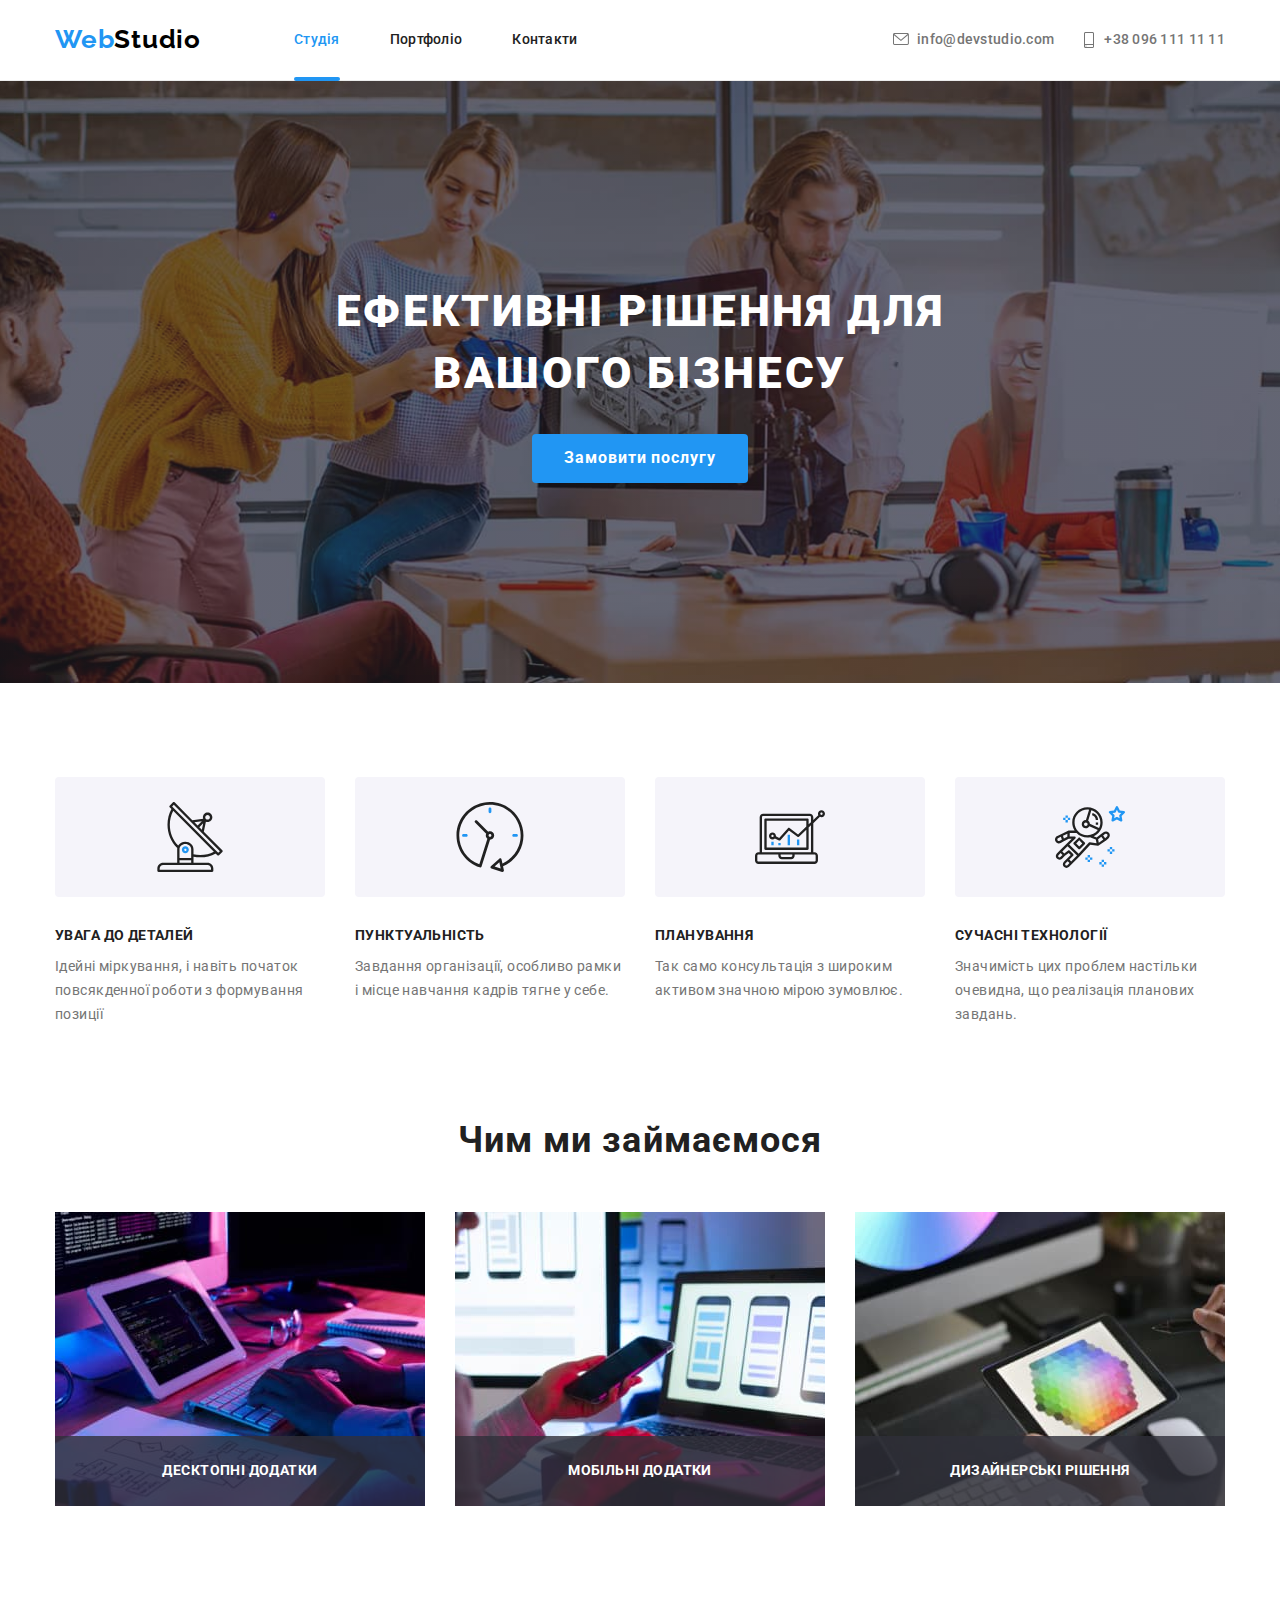
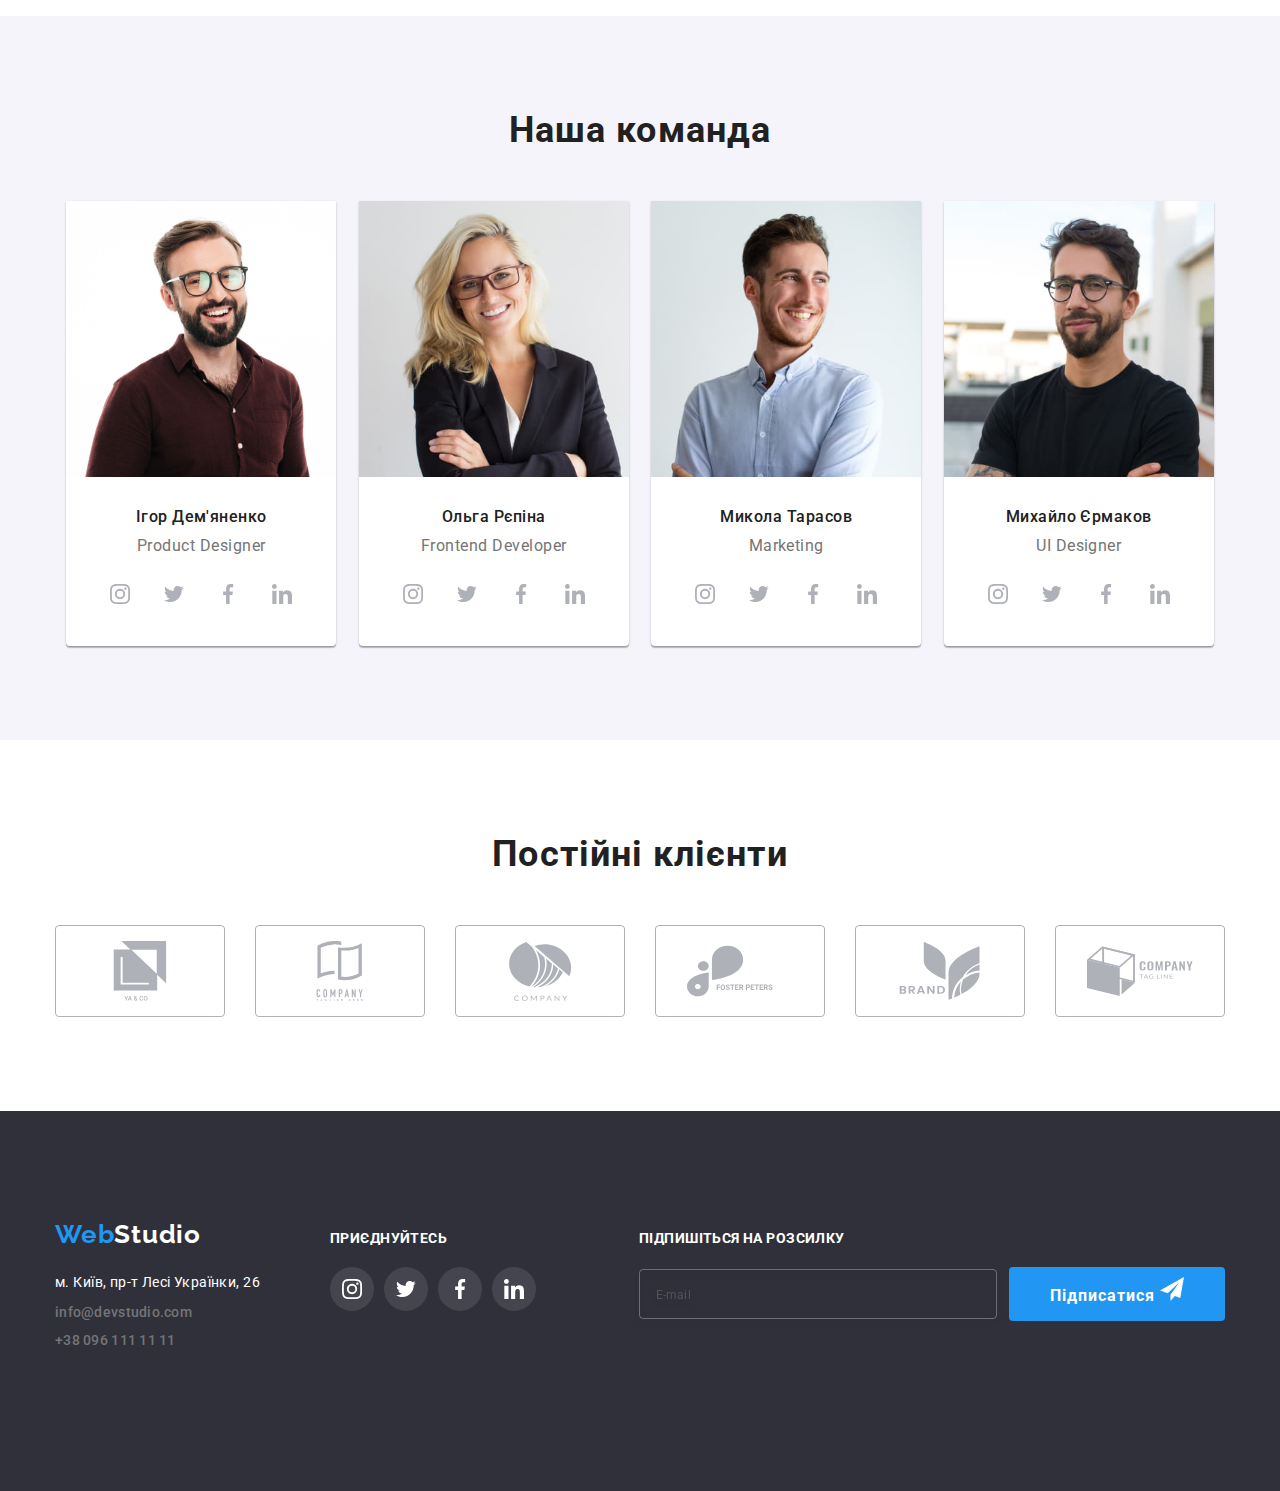
==== commit 47597f5c: "update files" ====
--- a/index.html
+++ b/index.html
@@ -49,7 +49,22 @@
                                 </svg>
                                 +38 096 111 11 11</a></li>
                     </ul>
-                    <button type="button" 
+                    <button 
+                    type="button"   
+                    class="menu-toggle js-open-menu"
+          aria-expanded="false"
+          aria-controls="mobile-menu"
+                  >
+                    <svg 
+                    width="40px"
+                    height="40px"
+                    aria-label="Перемикач мобільного меню"
+                    >
+                    <!-- <use class="icon-cross2" href="./images/icons.svg#icon-cross2"></use> -->
+                        <use class="icon-menu" href="./images/icons.svg#icon-menu-icon"></use>
+                    </svg>
+                    </button>
+                    <!--<button type="button" 
                     class="menu-button" 
                     aria-expanded="false"
                     aria-controls="menu__container"
@@ -64,14 +79,15 @@
                         </svg>
                     </button>
                     <div class="menu__container" id="menu__container" data-menu>
-                        <ul class="navigation">
-                            <li class="navigation__item">
+                        <div class="menu__container-wrap">
+                        <ul class="menu__navigation">
+                            <li class="menu__navigation-item">
                                 <a href="#" class="navigation__link current-link current ">Студія</a>
                             </li>
-                            <li class="navigation__item">
+                            <li class="menu__navigation-item">
                                 <a href="./portfolio.html" class="navigation__link">Портфоліо</a>
                             </li>
-                            <li class="navigation__item">
+                            <li class="menu__navigation-item">
                                 <a href="#" class="navigation__link">Контакти </a>
                             </li>
                         </ul>
@@ -107,7 +123,76 @@
                               <a href="#" class="mobile-network__link">LinkedIn</a>
                             </li>
                           </ul>
+                          </div>-->
+                </nav>
+         </div>
+         <div class="mob-menu js-menu-container" id="mobile-menu">
+            <div class="container">
+                <button 
+                type="button"
+                class="menu-toggle js-close-menu" >
+                <svg 
+                width="40px"
+                height="40px"
+                aria-label="Перемикач мобільного меню"
+                >
+                <use class="icon-cross2" href="./images/icons.svg#icon-cross2"></use>
+                    <!-- <use class="icon-menu" href="./images/icons.svg#icon-menu-icon"></use> -->
+                </svg>
+                </button>
+            <div>
+            <nav>
+                <ul class="mob-menu-list">
+                    <li class="mob-menu__item">
+                        <a href="#" class="mob-menu__link current-link mob-menu__link--current">Студія</a>
+                    </li>
+                    <li class="mob-menu__item">
+                        <a href="./portfolio.html" class="mob-menu__link">Портфоліо</a>
+                    </li>
+                    <li class="mob-menu__item">
+                        <a href="#" class="mob-menu__link">Контакти </a>
+                    </li>
+                </ul>
+            </nav>
         </div>
+        <div>
+            <ul class="mob-menu__contacts list">
+                <li>
+                    <a href="tel:+380961111111" class="mob-menu__tel .mob-menu__tel--current list">
+                        <svg class="smartphone" width="10px" height="16px">
+                            <use href="./images/icons.svg#icon-smartphone"></use>
+                        </svg>
+                        +38 096 111 11 11</a>
+                    </li>
+                <li>
+                    <a href="mailto:info@devstudio.com" class="mob-menu__email list">
+                        <svg class="envelope" width="16px" height="12px">
+                            <use href="./images/icons.svg#icon-envelope"></use>
+                        </svg>
+                        info@devstudio.com</a>
+                </li>
+               
+                </ul>
+                    <ul class="mobile-network">
+                        <li class="mobile-network__item">
+                          <a href="#" class="mobile-network__link">Instagram</a
+                          ><span class="mobile-network__line"></span>
+                        </li>
+                        <li class="mobile-network__item">
+                          <a href="#" class="mobile-network__link">Twitter</a
+                          ><span class="mobile-network__line"></span>
+                        </li>
+                        <li class="mobile-network__item">
+                          <a href="#" class="mobile-network__link">Facebook</a
+                          ><span class="mobile-network__line"></span>
+                        </li>
+                        <li class="mobile-network__item">
+                          <a href="#" class="mobile-network__link">LinkedIn</a>
+                        </li>
+                      </ul>
+                    </div>
+                </div>      
+         </div>
     </header>
     <main>
         <section class="hero">
--- a/css/main.min.css
+++ b/css/main.min.css
@@ -1 +1 @@
-.cardset,.filter,.footer__list,.footer__navigation,.clients-list,.socials,.team-socials,.team-list__card,.advantage-list,.contacts,.navigation{list-style:none;padding:0px;margin:0px}.portfolio-content__title,.advantage__title{position:absolute;display:none;white-space:nowrap;width:1px;height:1px;overflow:hidden;border:0;padding:0;clip:rect(0);-webkit-clip-path:inset(50%);clip-path:inset(50%);margin:-1px}.current-link::after{content:"";display:block;position:absolute;width:100%;left:0;bottom:0px;height:4px;background-color:#2196f3;border-radius:2px}@media screen and (max-width: 767px){.current-link::after{display:none}}.current-link{position:relative}.current{color:#2196f3}.is-hidden{opacity:0;visibility:hidden;pointer-events:none}::-webkit-input-placeholder{font-weight:400;font-size:12px;line-height:1.16;letter-spacing:.01em;color:rgba(117,117,117,.5)}::-moz-placeholder{font-weight:400;font-size:12px;line-height:1.16;letter-spacing:.01em;color:rgba(117,117,117,.5)}:-ms-input-placeholder{font-weight:400;font-size:12px;line-height:1.16;letter-spacing:.01em;color:rgba(117,117,117,.5)}::-ms-input-placeholder{font-weight:400;font-size:12px;line-height:1.16;letter-spacing:.01em;color:rgba(117,117,117,.5)}::placeholder{font-weight:400;font-size:12px;line-height:1.16;letter-spacing:.01em;color:rgba(117,117,117,.5)}html{-webkit-box-sizing:border-box;box-sizing:border-box}*,* ::before,* ::after{-webkit-box-sizing:inherit;box-sizing:inherit}body{color:#757575;background-color:#fff;font-family:"Roboto"}.container{margin-right:auto;margin-left:auto;padding-right:15px;padding-left:15px}@media screen and (min-width: 480px){.container{width:480px}}@media(min-width: 768px){.container{width:768px}}@media(min-width: 1200px){.container{width:1200px}}img{display:block;max-width:100%;height:auto}.title{margin-top:0;margin-bottom:30px;text-align:center;color:#212121;font-weight:700;font-size:28px;line-height:1.17;letter-spacing:.03em}@media screen and (min-width: 1200px){.title{font-size:36px;line-height:1.16;margin-bottom:50px}}.action-text{text-transform:uppercase;margin-top:0;margin-bottom:0;color:#fff;font-weight:700;font-size:14px;line-height:1.14;letter-spacing:.03em}@media screen and (max-width: 1199px){.action-text{text-align:center}}@media screen and (min-width: 1200px){.action-text{text-align:left}}.button{display:inline-block;margin:0 auto;border-radius:4px;padding:10px 32px;min-width:216px;color:#fff;background-color:#2196f3;border:0;font-family:"Roboto";font-weight:700;font-size:16px;line-height:1.8;letter-spacing:.06em;-webkit-transition-property:background-color,-webkit-box-shadow;transition-property:background-color,-webkit-box-shadow;transition-property:background-color,box-shadow;transition-property:background-color,box-shadow,-webkit-box-shadow;-webkit-transition-duration:250ms;transition-duration:250ms;-webkit-transition-timing-function:cubic-bezier(0.4, 0, 0.2, 1);transition-timing-function:cubic-bezier(0.4, 0, 0.2, 1)}.button:hover,.button:focus{background-color:#188ce8;border:0;-webkit-box-shadow:0px 4px 4px rgba(0,0,0,.15);box-shadow:0px 4px 4px rgba(0,0,0,.15)}.form-container__button{display:block;margin:0 auto}.filter__button{display:inline-block;color:#212121;background-color:#f5f4fa;border:0;font-family:"Roboto";font-weight:500;font-size:16px;line-height:1.6;letter-spacing:.03em;border-radius:4px;padding:6px 22px;text-align:center;margin-top:0;-webkit-transition-property:color,background-color,-webkit-box-shadow;transition-property:color,background-color,-webkit-box-shadow;transition-property:color,background-color,box-shadow;transition-property:color,background-color,box-shadow,-webkit-box-shadow;-webkit-transition-duration:250ms;transition-duration:250ms;-webkit-transition-timing-function:cubic-bezier(0.4, 0, 0.2, 1);transition-timing-function:cubic-bezier(0.4, 0, 0.2, 1)}.filter__button:first-child{display:inline-block;padding:6px 25px}.filter__button:hover,.filter__button:focus{color:#fff;background-color:#2196f3;-webkit-box-shadow:0px 3px 1px rgba(0,0,0,.1),0px 1px 2px rgba(0,0,0,.08),0px 2px 2px rgba(0,0,0,.12);box-shadow:0px 3px 1px rgba(0,0,0,.1),0px 1px 2px rgba(0,0,0,.08),0px 2px 2px rgba(0,0,0,.12)}.menu-button{position:absolute;top:10px;right:15px;display:-webkit-inline-box;display:-ms-inline-flexbox;display:inline-flex;padding:0;margin:0;background-color:rgba(0,0,0,0);border:none;z-index:2}@media screen and (min-width: 768px){.menu-button{display:none}}.menu-button .icon-cross2{display:none}.menu-button.is-open .icon-cross2{display:block}.menu-button.is-open .icon-menu{display:none}.logo{-ms-flex-negative:0;flex-shrink:0;color:#2196f3;text-decoration:none;font-family:"Raleway";font-weight:700;font-size:26px;line-height:1.2;letter-spacing:.03em}.logo__part{color:#000}.header{margin-top:0;position:relative;border-bottom:1px solid #ececec;background-color:#fff}.header__container{display:-webkit-box;display:-ms-flexbox;display:flex;margin-top:0;height:80px;-webkit-box-align:center;-ms-flex-align:center;align-items:center;margin-left:auto;padding-top:24px;padding-bottom:25px}@media screen and (max-width: 480px){.header__container{height:60px}}.header__nav{display:-webkit-box;display:-ms-flexbox;display:flex;margin-top:0;-webkit-box-align:center;-ms-flex-align:center;align-items:center;-webkit-box-pack:justify;-ms-flex-pack:justify;justify-content:space-between;-webkit-box-flex:1;-ms-flex-positive:1;flex-grow:1}@media screen and (min-width: 768px){.header__nav{display:-webkit-box;display:-ms-flexbox;display:flex;-webkit-box-align:center;-ms-flex-align:center;align-items:center;gap:93px}}.menu__container{background-color:#fff;overflow:auto;min-height:796px;min-width:100%;padding-top:55px;padding-right:30px;padding-bottom:55px;padding-left:30px}.menu__container.is-open{display:block}@media screen and (max-width: 767px){.menu__container{display:none;position:absolute;top:0;right:0}}@media screen and (min-width: 768px){.menu__container{display:-webkit-box;display:-ms-flexbox;display:flex;-webkit-box-flex:1;-ms-flex-positive:1;flex-grow:1;background-color:rgba(0,0,0,0)}}@media screen and (min-width: 768px){.menu__container,.navigation,.contacts{display:none}}.navigation{display:-webkit-box;display:-ms-flexbox;display:flex;-ms-flex-wrap:nowrap;flex-wrap:nowrap;gap:50px}@media screen and (max-width: 767px){.navigation{position:relative;margin-right:auto;max-width:480px;min-height:100%;display:-webkit-box;display:-ms-flexbox;display:flex;-webkit-box-orient:vertical;-webkit-box-direction:normal;-ms-flex-direction:column;flex-direction:column}}@media screen and (min-width: 768px){.navigation{display:-webkit-box;display:-ms-flexbox;display:flex;-ms-flex-wrap:nowrap;flex-wrap:nowrap;display:flex;-webkit-box-pack:center;-ms-flex-pack:center;justify-content:center;-webkit-box-align:center;-ms-flex-align:center;align-items:center}}.navigation__item{display:-webkit-box;display:-ms-flexbox;display:flex;-webkit-box-align:center;-ms-flex-align:center;align-items:center;-webkit-box-pack:center;-ms-flex-pack:center;justify-content:center}@media screen and (max-width: 767px){.navigation__item{display:block;-webkit-box-pack:left;-ms-flex-pack:left;justify-content:left}}@media screen and (max-width: 767px){.navigation{margin-bottom:302px}}.navigation__link{padding-top:32px;padding-bottom:32px;color:#212121;font-weight:500;font-size:14px;line-height:1.1;letter-spacing:.02em;text-decoration:none;-webkit-transition:color 250ms cubic-bezier(0.4, 0, 0.2, 1);transition:color 250ms cubic-bezier(0.4, 0, 0.2, 1)}.navigation__link:hover,.navigation__link:focus{color:#2196f3}@media screen and (max-width: 767px){.navigation__link{font-size:40px;line-height:1.175;margin-bottom:32px;padding:0}}@media screen and (max-width: 767px){.navigation__link.current{color:#2196f3}}@media screen and (max-width: 767px){.navigation__link :last-child{margin-bottom:306px}}.contacts{display:block;padding:0;gap:30px}@media screen and (min-width: 768px){.contacts [href^=tel]{margin-bottom:0;margin-right:0}}@media screen and (min-width: 1200px){.contacts{display:-webkit-box;display:-ms-flexbox;display:flex;-webkit-box-align:center;-ms-flex-align:center;align-items:center;margin-left:auto}}.contacts__item{color:#757575;font-weight:500;font-size:14px;font-style:normal;line-height:1.1;letter-spacing:.02em;text-decoration:none;-webkit-transition:color 250ms cubic-bezier(0.4, 0, 0.2, 1);transition:color 250ms cubic-bezier(0.4, 0, 0.2, 1)}@media screen and (max-width: 767px){.contacts__item{display:block;font-size:34px;line-height:1.16;-webkit-box-pack:left;-ms-flex-pack:left;justify-content:left;margin-bottom:30px}}@media screen and (min-width: 768px)and (max-width: 1199px){.contacts__item{display:-webkit-box;display:-ms-flexbox;display:flex;-webkit-box-pack:start;-ms-flex-pack:start;justify-content:flex-start;-webkit-box-align:center;-ms-flex-align:center;align-items:center;margin-bottom:10px;font-size:12px}}.contacts__item:hover,.contacts__item:focus{color:#2196f3}@media screen and (min-width: 1200px){.contacts__item{display:-webkit-box;display:-ms-flexbox;display:flex}}@media screen and (min-width: 1200px){.contacts__item :last-child{margin-right:30px}}@media screen and (max-width: 767px){.header__nav>.contacts{display:none}}@media screen and (max-width: 767px){.contacts__item.current{color:#2196f3}}.contacts__item:hover .smartphone{fill:#2196f3}.contacts__item:focus .smartphone{fill:#2196f3}.envelope{margin-right:10px;fill:#757575;fill:currentColor;margin-right:8px;-webkit-transition:fill 250ms cubic-bezier(0.4, 0, 0.2, 1);transition:fill 250ms cubic-bezier(0.4, 0, 0.2, 1)}.contacts:hover .envelope{fill:#2196f3}.contacts:focus .envelope{fill:#2196f3}@media screen and (max-width: 767px){.envelope{display:none}}.smartphone{margin-right:10px;fill:#757575;-webkit-transition:fill 250ms cubic-bezier(0.4, 0, 0.2, 1);transition:fill 250ms cubic-bezier(0.4, 0, 0.2, 1)}@media screen and (max-width: 767px){.smartphone{display:none}}.mobile-network{display:-webkit-box;display:-ms-flexbox;display:flex;padding:0}@media screen and (min-width: 768px){.mobile-network{display:none}}.mobile-network__item{display:-webkit-box;display:-ms-flexbox;display:flex;-webkit-box-pack:center;-ms-flex-pack:center;justify-content:center;-webkit-box-align:center;-ms-flex-align:center;align-items:center}.mobile-network__link{text-decoration:none;font-family:inherit;color:inherit;display:block;-webkit-transition-property:color;transition-property:color;-webkit-transition-duration:250ms;transition-duration:250ms;-webkit-transition-timing-function:cubic-bezier(0.4, 0, 0.2, 1);transition-timing-function:cubic-bezier(0.4, 0, 0.2, 1);font-weight:400;font-size:18px;line-height:1.222;letter-spacing:.02em;text-align:start;text-transform:none;color:#2196f3;margin-top:63px}.mobile-network__link:hover,.mobile-network__link:focus{color:#2196f3}.mobile-network__link:hover,.mobile-network__link:focus{color:#2196f3}.mobile-network__line{width:22px;height:0;border-width:1px;border-style:solid;border-color:rgba(33,33,33,.2);border-radius:0;-webkit-transform:rotate(90deg);transform:rotate(90deg);margin-top:63px}.hero{padding-top:118px;padding-bottom:118px;background-color:#2f303a;background-image:-webkit-gradient(linear, left top, left bottom, from(rgba(47, 48, 58, 0.4)), to(rgba(47, 48, 58, 0.4))),url(../images/header-img.jpg);background-image:linear-gradient(rgba(47, 48, 58, 0.4), rgba(47, 48, 58, 0.4)),url(../images/header-img.jpg);background-repeat:no-repeat;background-position:center;max-width:480px;margin-left:auto;margin-right:auto;background-size:cover}@media screen and (max-width: 767px){.hero{background-image:-webkit-gradient(linear, left top, left bottom, from(rgba(47, 48, 58, 0.4)), to(rgba(47, 48, 58, 0.4))),url("../images/header-img.jpg");background-image:linear-gradient(rgba(47, 48, 58, 0.4), rgba(47, 48, 58, 0.4)),url("../images/header-img.jpg");max-width:480px;height:400px}}@media screen and (max-width: 767px)and (min-device-pixel-ratio: 2),screen and (max-width: 767px)and (-webkit-min-device-pixel-ratio: 2),screen and (max-width: 767px)and (min-resolution: 192dpi),screen and (max-width: 767px)and (min-resolution: 2dppx){.hero{background-image:-webkit-gradient(linear, left top, left bottom, from(rgba(47, 48, 58, 0.4)), to(rgba(47, 48, 58, 0.4))),url("../images/header-img@2x.jpg");background-image:linear-gradient(rgba(47, 48, 58, 0.4), rgba(47, 48, 58, 0.4)),url("../images/header-img@2x.jpg")}}@media screen and (min-width: 768px){.hero{background-image:-webkit-gradient(linear, left top, left bottom, from(rgba(47, 48, 58, 0.4)), to(rgba(47, 48, 58, 0.4))),url("../images/header-img-tablet.jpg");background-image:linear-gradient(rgba(47, 48, 58, 0.4), rgba(47, 48, 58, 0.4)),url("../images/header-img-tablet.jpg");max-width:768px}}@media screen and (min-width: 768px)and (min-device-pixel-ratio: 2),screen and (min-width: 768px)and (-webkit-min-device-pixel-ratio: 2),screen and (min-width: 768px)and (min-resolution: 192dpi),screen and (min-width: 768px)and (min-resolution: 2dppx){.hero{background-image:-webkit-gradient(linear, left top, left bottom, from(rgba(47, 48, 58, 0.4)), to(rgba(47, 48, 58, 0.4))),url("../images/header-img-tablet@2x.jpg");background-image:linear-gradient(rgba(47, 48, 58, 0.4), rgba(47, 48, 58, 0.4)),url("../images/header-img-tablet@2x.jpg")}}@media screen and (min-width: 1200px){.hero{background-image:-webkit-gradient(linear, left top, left bottom, from(rgba(47, 48, 58, 0.4)), to(rgba(47, 48, 58, 0.4))),url("../images/header-img-desktop.jpg");background-image:linear-gradient(rgba(47, 48, 58, 0.4), rgba(47, 48, 58, 0.4)),url("../images/header-img-desktop.jpg");max-width:1600px;padding-top:200px;padding-bottom:200px}}@media screen and (min-width: 1200px)and (min-device-pixel-ratio: 2),screen and (min-width: 1200px)and (-webkit-min-device-pixel-ratio: 2),screen and (min-width: 1200px)and (min-resolution: 192dpi),screen and (min-width: 1200px)and (min-resolution: 2dppx){.hero{background-image:-webkit-gradient(linear, left top, left bottom, from(rgba(47, 48, 58, 0.4)), to(rgba(47, 48, 58, 0.4))),url("../images/header-img-desktop@2x.jpg");background-image:linear-gradient(rgba(47, 48, 58, 0.4), rgba(47, 48, 58, 0.4)),url("../images/header-img-desktop@2x.jpg")}}.hero .hero__container{-webkit-box-align:center;-ms-flex-align:center;align-items:center;-webkit-box-pack:center;-ms-flex-pack:center;justify-content:center;text-align:center}.hero .hero__title{margin:0 auto;margin-bottom:30px;margin-top:0px;max-width:360px;color:#fff;font-weight:900;font-size:26px;line-height:1.6;letter-spacing:.06em;text-transform:uppercase;text-align:center}@media screen and (min-width: 768px){.hero .hero__title{font-size:26px;line-height:1.6}}@media screen and (min-width: 1200px){.hero .hero__title{font-size:44px;line-height:1.4;max-width:696px}}.advantage{padding-top:60px;padding-bottom:60px;background-color:#fff}@media screen and (min-width: 1200px){.advantage{padding-bottom:94px;padding-top:94px}}.advantage-list{margin-top:0;font-size:14px;line-height:24px;letter-spacing:.03em}@media screen and (min-width: 768px){.advantage-list{display:-webkit-box;display:-ms-flexbox;display:flex;-ms-flex-wrap:wrap;flex-wrap:wrap;-webkit-box-pack:center;-ms-flex-pack:center;justify-content:center}}@media screen and (min-width: 1200px){.advantage-list{-ms-flex-wrap:nowrap;flex-wrap:nowrap}}.advantage-list__item{width:calc((100% - 0px)/1);margin-bottom:30px}.advantage-list__item:last-child{margin-right:0;margin-bottom:0px}@media screen and (min-width: 768px){.advantage-list__item{width:calc((100% - 60px)/2);margin-right:30px}}@media screen and (min-width: 768px)and (max-width: 1199px){.advantage-list__item:nth-child(2n){margin-right:0px}}@media screen and (min-width: 1200px){.advantage-list__item{width:calc((100% - 90px)/4);margin-bottom:0px}}.advantage-list__card{background-color:#f5f4fa;display:-webkit-box;display:-ms-flexbox;display:flex;width:auto;height:120px;border-radius:4px;-webkit-box-pack:center;-ms-flex-pack:center;justify-content:center;-webkit-box-align:center;-ms-flex-align:center;align-items:center;margin-top:0;margin-bottom:30px}@media screen and (min-width: 768px){.advantage-list__card{max-width:354px;width:auto}}@media screen and (min-width: 1200px){.advantage-list__card{width:270px}}.advantage-list__title{margin-top:0;margin-bottom:10px;font-weight:700;font-size:14px;line-height:1.2;letter-spacing:.03em;color:#212121;text-transform:uppercase;text-align:center}@media screen and (min-width: 768px){.advantage-list__title{text-align:left}}.advantage-list__text{margin-top:0;margin-bottom:0;width:100%}.activity{padding-bottom:94px;background-color:#fff}@media screen and (max-width: 1199px){.activity{display:none}}.activity-list{display:-webkit-box;display:-ms-flexbox;display:flex;padding:0px;-webkit-box-pack:justify;-ms-flex-pack:justify;justify-content:space-between}.activity-list__item{width:370px;display:block;max-width:100%;height:auto;margin-right:30px}.activity-list__item:last-child{margin-right:0}.activity-list__image{display:block;max-width:100%;height:auto}.activity-list__description{position:absolute;bottom:0;left:0;width:100%;height:70px;background-color:rgba(47,48,58,.8);display:-webkit-box;display:-ms-flexbox;display:flex;-webkit-box-align:center;-ms-flex-align:center;align-items:center;-webkit-box-pack:center;-ms-flex-pack:center;justify-content:center}.activity-list__thumb{position:relative;left:0}.team{padding-bottom:60px;padding-top:60px;background-color:#f5f4fa}@media screen and (min-width: 1200px){.team{padding-top:94px;padding-bottom:94px}}.team-list{padding:0px}@media screen and (min-width: 768px){.team-list{display:-webkit-box;display:-ms-flexbox;display:flex;-ms-flex-wrap:wrap;flex-wrap:wrap}}@media screen and (min-width: 1200px){.team-list{-webkit-box-pack:justify;-ms-flex-pack:justify;justify-content:space-between;margin-bottom:0}}.team-list__card{width:100%;height:auto;background-color:#fff;font-size:16px;line-height:1.2;letter-spacing:.03em;border-radius:0px 0px 4px 4px;-webkit-box-shadow:0px 1px 3px rgba(0,0,0,.12),0px 1px 1px rgba(0,0,0,.14),0px 2px 1px rgba(0,0,0,.2);box-shadow:0px 1px 3px rgba(0,0,0,.12),0px 1px 1px rgba(0,0,0,.14),0px 2px 1px rgba(0,0,0,.2);margin-left:auto;margin-right:auto;margin-bottom:30px}@media screen and (min-width: 768px){.team-list__card{width:calc((100% - 60px)/2)}}@media screen and (min-width: 1200px){.team-list__card{width:calc((100% - 90px)/4);margin-bottom:0}}.team-list__image{display:block;width:100%;height:auto;margin:0 auto}.team-list__info{padding-top:30px;padding-bottom:30px}.team-list__title{margin-top:0px;margin-bottom:10px;text-align:center;font-weight:500;font-size:16px;line-height:1.2;color:#212121}.team-list__text{margin-top:0;margin-bottom:16px;text-align:center}.team-socials{display:-webkit-box;display:-ms-flexbox;display:flex;-webkit-box-pack:center;-ms-flex-pack:center;justify-content:center;gap:10px}.team-socials__link{display:-webkit-box;display:-ms-flexbox;display:flex;-webkit-box-align:center;-ms-flex-align:center;align-items:center;-webkit-box-pack:center;-ms-flex-pack:center;justify-content:center;width:44px;height:44px;background-color:#fff;border-radius:50%;-webkit-transition-property:background-color;transition-property:background-color;-webkit-transition-duration:250ms;transition-duration:250ms;-webkit-transition-timing-function:cubic-bezier(0.4, 0, 0.2, 1);transition-timing-function:cubic-bezier(0.4, 0, 0.2, 1)}.team-socials__link:hover,.team-socials__link:focus{background-color:#2196f3}.team-socials__icon{fill:#afb1b8;-webkit-transition-property:fill;transition-property:fill;-webkit-transition-duration:250ms;transition-duration:250ms;-webkit-transition-timing-function:cubic-bezier(0.4, 0, 0.2, 1);transition-timing-function:cubic-bezier(0.4, 0, 0.2, 1)}.team-socials__link:hover .team-socials__icon{fill:#fff}.team-socials__link:focus .team-socials__icon{fill:#fff}.socials{display:-webkit-box;display:-ms-flexbox;display:flex;-webkit-box-pack:center;-ms-flex-pack:center;justify-content:center;gap:10px}.socials__link{display:-webkit-box;display:-ms-flexbox;display:flex;-webkit-box-align:center;-ms-flex-align:center;align-items:center;-webkit-box-pack:center;-ms-flex-pack:center;justify-content:center;width:44px;height:44px;background-color:rgba(255,255,255,.1);border-radius:50%;-webkit-transition:background-color 250ms cubic-bezier(0.4, 0, 0.2, 1);transition:background-color 250ms cubic-bezier(0.4, 0, 0.2, 1)}.socials__link:hover,.socials__link:focus{background-color:#2196f3}.socials__icon{fill:#fff}.clients{padding-top:60px;padding-bottom:60px}@media screen and (min-width: 1200px){.clients{padding-top:94px;padding-bottom:94px}}.clients-container{margin-left:auto;margin-right:auto}.clients-list{display:-webkit-box;display:-ms-flexbox;display:flex;-ms-flex-wrap:wrap;flex-wrap:wrap;gap:30px}@media screen and (max-width: 767px){.clients-list :nth-child(2n){gap:0}}@media screen and (max-width: 1199px){.clients-list :nth-child(3n){gap:0}}@media screen and (min-width: 1200px){.clients-list{-ms-flex-wrap:nowrap;flex-wrap:nowrap}}.clients-list__item{width:calc((100% - 30px)/2);height:92px}@media screen and (min-width: 768px){.clients-list__item{width:calc((100% - 60px)/3)}}@media screen and (min-width: 1200px){.clients-list__item{width:calc((100% - 150px)/6)}}.clients-list__link{display:-webkit-box;display:-ms-flexbox;display:flex;height:92px;border:1px solid #afb1b8;border-radius:4px;-webkit-box-align:center;-ms-flex-align:center;align-items:center;-webkit-box-pack:center;-ms-flex-pack:center;justify-content:center;fill:#afb1b8;-webkit-transition-property:border;transition-property:border;-webkit-transition-duration:250ms;transition-duration:250ms;-webkit-transition-timing-function:cubic-bezier(0.4, 0, 0.2, 1);transition-timing-function:cubic-bezier(0.4, 0, 0.2, 1)}.clients-list__link:hover,.clients-list__link:focus{border:1px solid #2196f3}.clients-list__icon{fill:#afb1b8;-webkit-transition:fill 5050ms cubic-bezier(0.4, 0, 0.2, 1);transition:fill 5050ms cubic-bezier(0.4, 0, 0.2, 1)}.clients-list__link:hover .clients-list__icon{fill:#2196f3}.clients-list__link:focus .clients-list__icon{fill:#2196f3}@media screen and (min-width: 1200px){.footer__container{-webkit-box-align:baseline;-ms-flex-align:baseline;align-items:baseline;-webkit-box-pack:justify;-ms-flex-pack:justify;justify-content:space-between;-ms-flex-wrap:nowrap;flex-wrap:nowrap;display:-webkit-box;display:-ms-flexbox;display:flex;justify-content:space-between;align-items:baseline}}@media screen and (min-width: 768px){.uniting-container{display:-webkit-box;display:-ms-flexbox;display:flex;-ms-flex-pack:distribute;justify-content:space-around;-webkit-box-align:baseline;-ms-flex-align:baseline;align-items:baseline;margin-bottom:60px}}.footer{padding-top:60px;padding-bottom:60px;background-color:#2f303a}.footer .contacts__item{color:rgba(255,255,255,.6);font-weight:400;font-size:14px;font-style:normal;line-height:1.71;letter-spacing:.02em;text-decoration:none;-webkit-transition:color 250ms cubic-bezier(0.4, 0, 0.2, 1);transition:color 250ms cubic-bezier(0.4, 0, 0.2, 1);margin-bottom:0}.footer-socials{margin-bottom:60px}.footer__navigation{display:-webkit-box;display:-ms-flexbox;display:flex;-webkit-box-orient:vertical;-webkit-box-direction:normal;-ms-flex-direction:column;flex-direction:column;-webkit-box-pack:center;-ms-flex-pack:center;justify-content:center;-webkit-box-align:center;-ms-flex-align:center;align-items:center;margin-bottom:60px;text-align:center}@media screen and (min-width: 768px){.footer__navigation{margin-bottom:0}}@media screen and (min-width: 1200px){.footer__navigation{margin-right:70px;text-align:left;-webkit-box-align:start;-ms-flex-align:start;align-items:start}}.footer__logo{margin-top:0;font-family:"Raleway";font-weight:700;font-size:26px;line-height:1.2;letter-spacing:.03em;text-decoration:none}@media screen and (max-width: 1199px){.footer__logo{text-align:center}}@media screen and (min-width: 1200px){.footer__logo{text-align:start}}.footer__logo-part{color:#fff;margin-bottom:20px}@media screen and (min-width: 1200px){.footer__logo-part{text-align:start}}.footer__list{margin-top:20px}.footer__nav{text-align:center;margin-top:0}@media screen and (min-width: 1200px){.footer__nav{text-align:left}}.footer__nav:not(:last-child){margin-bottom:9px;white-space:nowrap}.footer-contacts__item{color:#757575;font-weight:500;font-size:14px;font-style:normal;line-height:1.1;letter-spacing:.02em;text-decoration:none;-webkit-transition:color 250ms cubic-bezier(0.4, 0, 0.2, 1);transition:color 250ms cubic-bezier(0.4, 0, 0.2, 1)}@media screen and (max-width: 1199px){.footer-contacts__item{text-align:center}}@media screen and (min-width: 1200px){.footer-contacts__item{text-align:left}}.footer__map{color:#fff;text-decoration:none;font-style:normal;font-style:normal;font-size:14px;line-height:1.7;letter-spacing:.03em;text-decoration:none;-webkit-transition-property:color;transition-property:color;-webkit-transition-duration:250ms;transition-duration:250ms;-webkit-transition-timing-function:cubic-bezier(0.4, 0, 0.2, 1);transition-timing-function:cubic-bezier(0.4, 0, 0.2, 1)}.footer__map:hover,.footer__map:focus{color:#2196f3}@media screen and (max-width: 767px){.footer__map{text-align:center}}.footer-socials__action-text{margin-bottom:20px}@media screen and (max-width: 768px){.footer-socials__action-text{text-align:center}}.footer-form{margin-top:60px;display:block}@media screen and (max-width: 1199px){.footer-form{display:block;padding-left:0}}@media screen and (min-width: 1200px){.footer-form{padding-left:93px}}.form-container{display:block;margin-left:0;margin-right:0}@media screen and (max-width: 1199px){.form-container{max-width:450px;width:100%;margin:0 auto}}@media screen and (min-width: 1200px){.form-container{display:-webkit-box;display:-ms-flexbox;display:flex;-webkit-box-align:center;-ms-flex-align:center;align-items:center;padding:0;-webkit-box-pack:baseline;-ms-flex-pack:baseline;justify-content:baseline}}.form-container__input{border:1px solid rgba(255,255,255,.3);-webkit-filter:drop-shadow(0px 4px 4px rgba(0, 0, 0, 0.15));filter:drop-shadow(0px 4px 4px rgba(0, 0, 0, 0.15));border-radius:4px;background-color:rgba(0,0,0,0);padding:15px 16px;font-family:inherit;resize:none;color:#fff;width:100%}@media screen and (max-width: 1199px){.form-container__input{margin-left:auto;margin-right:auto;margin-bottom:20px}}@media screen and (min-width: 1200px){.form-container__input{width:358px;margin-right:12px}}.form-container__input ::-webkit-input-placeholder{color:var(--placeholder-color);font-weight:400;font-size:16px;line-height:20px}.form-container__input ::-moz-placeholder{color:var(--placeholder-color);font-weight:400;font-size:16px;line-height:20px}.form-container__input :-ms-input-placeholder{color:var(--placeholder-color);font-weight:400;font-size:16px;line-height:20px}.form-container__input ::-ms-input-placeholder{color:var(--placeholder-color);font-weight:400;font-size:16px;line-height:20px}.form-container__input ::placeholder{color:var(--placeholder-color);font-weight:400;font-size:16px;line-height:20px}.form-container__input:not(:-moz-placeholder-shown){color:var(--secondary-bcg-color)}.form-container__input:not(:-ms-input-placeholder){color:var(--secondary-bcg-color)}.form-container__input:not(:placeholder-shown){color:var(--secondary-bcg-color)}.form-container__button .button{gap:12px;padding:10px 28px;position:relative;font-weight:700;font-size:16px;line-height:1.875;letter-spacing:.06em;color:#2196f3}@media screen and (max-width: 1199px){.form-container__button .button{display:block;margin-top:0;margin-right:auto;margin-bottom:0;margin-left:auto}}@media screen and (max-width: 1199px){.footer__navigation>.contacts__item{text-align:center;margin-right:70px;margin-bottom:0}}.backdrop{position:fixed;top:0;left:0;width:100%;height:100%;background-color:rgba(0,0,0,.2);opacity:1;-webkit-transition:opacity 250ms cubic-bezier(0.4, 0, 0.2, 1),visibility 250ms cubic-bezier(0.4, 0, 0.2, 1),background-color 250ms cubic-bezier(0.4, 0, 0.2, 1);transition:opacity 250ms cubic-bezier(0.4, 0, 0.2, 1),visibility 250ms cubic-bezier(0.4, 0, 0.2, 1),background-color 250ms cubic-bezier(0.4, 0, 0.2, 1)}.modal{max-width:450px;width:calc(100% - 30px);top:50%;left:50%;position:absolute;padding:40px;border-radius:4px;opacity:1;-webkit-transform:translate(-50%, -50%) scale(1);transform:translate(-50%, -50%) scale(1);background-color:#fff;-webkit-transition-property:-webkit-transform;transition-property:-webkit-transform;transition-property:transform;transition-property:transform, -webkit-transform;-webkit-transition-duration:250ms;transition-duration:250ms;-webkit-transition-timing-function:cubic-bezier(0.4, 0, 0.2, 1);transition-timing-function:cubic-bezier(0.4, 0, 0.2, 1)}.backdrop.is-hidden .modal{-webkit-transform:translate(-50%, -50%) scale(1.1);transform:translate(-50%, -50%) scale(1.1)}@media screen and (min-width: 768px){.modal{top:50%;left:50%;width:calc(100% - 318px)}}@media screen and (min-width: 1200px){.modal{min-width:528px;min-height:581px}}.modal__title{margin-top:0;margin-bottom:12px;font-weight:700;font-size:20px;line-height:1.15;text-align:center;letter-spacing:.03em;color:#212121}.modal__button{right:0;position:absolute;top:8px;right:8px;width:30px;height:30px;padding:9px 10px;border-radius:50%;border:1px solid rgba(0,0,0,.1);background-color:#fff;cursor:pointer}.modal__button:hover>.cross{fill:#2196f3;outline:none}.cross{-webkit-transform:translate(-50%, -50%);transform:translate(-50%, -50%);position:absolute;fill:#000;-webkit-transition:fill 250ms cubic-bezier(0.4, 0, 0.2, 1);transition:fill 250ms cubic-bezier(0.4, 0, 0.2, 1)}.contact-form__label{display:block;margin-bottom:4px;font-weight:400;font-size:12px;line-height:1.16;letter-spacing:.01em;color:#757575}.contact-form__label:not(:first-child){margin-top:10px}.contact-form__element{position:relative}.contact-form__element:last-child{margin-bottom:20px}.contact-form__input{border:1px solid rgba(33,33,33,.2);border-radius:4px;width:100%;height:40px;padding:11px 12px 11px 32px}.contact-form__input::-webkit-input-placeholder{color:rgba(117,117,117,.5);font-weight:400;font-size:12px;line-height:1.16;letter-spacing:.01em}.contact-form__input::-moz-placeholder{color:rgba(117,117,117,.5);font-weight:400;font-size:12px;line-height:1.16;letter-spacing:.01em}.contact-form__input:-ms-input-placeholder{color:rgba(117,117,117,.5);font-weight:400;font-size:12px;line-height:1.16;letter-spacing:.01em}.contact-form__input::-ms-input-placeholder{color:rgba(117,117,117,.5);font-weight:400;font-size:12px;line-height:1.16;letter-spacing:.01em}.contact-form__input::placeholder{color:rgba(117,117,117,.5);font-weight:400;font-size:12px;line-height:1.16;letter-spacing:.01em}::-webkit-input-placeholder{font-weight:400;font-size:12px;line-height:1.16;letter-spacing:.01em;color:rgba(117,117,117,.5)}::-moz-placeholder{font-weight:400;font-size:12px;line-height:1.16;letter-spacing:.01em;color:rgba(117,117,117,.5)}:-ms-input-placeholder{font-weight:400;font-size:12px;line-height:1.16;letter-spacing:.01em;color:rgba(117,117,117,.5)}::-ms-input-placeholder{font-weight:400;font-size:12px;line-height:1.16;letter-spacing:.01em;color:rgba(117,117,117,.5)}::placeholder{font-weight:400;font-size:12px;line-height:1.16;letter-spacing:.01em;color:rgba(117,117,117,.5)}.contact-form__input:focus{border-color:#2196f3}.contact-form__icon{position:absolute;top:50%;-webkit-transform:translateY(-50%);transform:translateY(-50%);left:12px;fill:#212121}.contact-form__element:focus-within .contact-form__icon{fill:#2196f3}.contact-form__comment{width:100%;height:120px;padding:12px 16px;border:1px solid rgba(33,33,33,.2);border-radius:4px;margin-bottom:20px;resize:none}.form-button-div{display:-webkit-box;display:-ms-flexbox;display:flex;-webkit-box-pack:center;-ms-flex-pack:center;justify-content:center;-webkit-box-align:center;-ms-flex-align:center;align-items:center}.contact-form__button{display:block;cursor:pointer;border-radius:4px;padding:10px 32px;min-width:216px;color:#fff;background-color:#2196f3;border:0;font-weight:700;font-size:16px;line-height:1.8;letter-spacing:.06em;-webkit-transition-property:background-color,-webkit-box-shadow;transition-property:background-color,-webkit-box-shadow;transition-property:background-color,box-shadow;transition-property:background-color,box-shadow,-webkit-box-shadow;-webkit-transition-duration:250ms;transition-duration:250ms;-webkit-transition-timing-function:cubic-bezier(0.4, 0, 0.2, 1);transition-timing-function:cubic-bezier(0.4, 0, 0.2, 1);margin:0 auto;margin-top:30px}.checkbox{display:block;position:relative}.checkbox__label{display:-webkit-box;display:-ms-flexbox;display:flex;-webkit-box-align:baseline;-ms-flex-align:baseline;align-items:baseline;-webkit-box-pack:justify;-ms-flex-pack:justify;justify-content:space-between;bottom:0;right:0;font-weight:400;font-size:14px;line-height:1.7;letter-spacing:.03em}.checkbox__label>p{font-size:12px}.checkbox__input{-webkit-appearance:none;-moz-appearance:none;appearance:none}.checkbox__input:checked+.checkbox__icon{background-color:#2196f3;border-color:rgba(0,0,0,0);background-image:url("../images/check.svg");background-size:contain;background-position:center;background-repeat:no-repeat;background-origin:content-box}.checkbox__icon{display:inline-block;margin-right:8px;border-radius:4px;border:2px solid #212121;width:16px;height:15px;background-color:rgba(0,0,0,0);-webkit-transition:background-color 250ms cubic-bezier(0.4, 0, 0.2, 1);transition:background-color 250ms cubic-bezier(0.4, 0, 0.2, 1)}.checkbox__text{font-weight:400;font-size:12px;line-height:1.71;letter-spacing:.03em;-webkit-text-decoration-line:underline;text-decoration-line:underline;color:#2196f3}.checkbox-icon{display:inline-block;width:20px;height:20px;border:2px solid #212121;border-radius:4px}.portfolio-content{padding-top:94px;padding-bottom:94px}.filter{display:-webkit-box;display:-ms-flexbox;display:flex;margin-top:0px;-webkit-box-align:center;-ms-flex-align:center;align-items:center;-webkit-box-pack:center;-ms-flex-pack:center;justify-content:center;margin-bottom:50px}.filter__item:not(:last-child){margin-right:8px}.cardset{display:-webkit-box;display:-ms-flexbox;display:flex;-ms-flex-wrap:wrap;flex-wrap:wrap;margin-left:0}.cardset__element{-ms-flex-preferred-size:calc((100% - 60px)/3);flex-basis:calc((100% - 60px)/3);margin-right:30px;margin-bottom:30px;-webkit-transition:-webkit-box-shadow 250ms cubic-bezier(0.4, 0, 0.2, 1);transition:-webkit-box-shadow 250ms cubic-bezier(0.4, 0, 0.2, 1);transition:box-shadow 250ms cubic-bezier(0.4, 0, 0.2, 1);transition:box-shadow 250ms cubic-bezier(0.4, 0, 0.2, 1), -webkit-box-shadow 250ms cubic-bezier(0.4, 0, 0.2, 1)}.cardset__element:nth-last-child(-n+3){margin-bottom:0px}.cardset__element:nth-child(3n){margin-right:0}.cardset__element:hover,.cardset__element:focus{-webkit-box-shadow:0px 1px 1px rgba(0,0,0,.12),0px 4px 4px rgba(0,0,0,.06),1px 4px 6px rgba(0,0,0,.16);box-shadow:0px 1px 1px rgba(0,0,0,.12),0px 4px 4px rgba(0,0,0,.06),1px 4px 6px rgba(0,0,0,.16)}.cardset__thumb{position:relative;overflow:hidden}.cardset__description{padding:20px 24px;border:1px solid #eee}.cardset__title{margin-top:0;margin-bottom:4px;font-weight:700;font-size:18px;line-height:2;background-color:#fff;color:#212121;letter-spacing:.06em}.cardset__image{display:block;max-width:100%;height:auto;margin-top:0}.cardset__text{margin-top:0;margin-bottom:0;font-family:"Roboto";font-size:16px;line-height:1.875;letter-spacing:.03em}.cadrset-hover{position:absolute;top:0;left:0;width:100%;height:100%;background-color:rgba(33,150,243,.9);color:#fff;padding:63px 24px;z-index:1;-webkit-transform:translateY(100%);transform:translateY(100%);-webkit-transition:-webkit-transform 250ms cubic-bezier(0.4, 0, 0.2, 1);transition:-webkit-transform 250ms cubic-bezier(0.4, 0, 0.2, 1);transition:transform 250ms cubic-bezier(0.4, 0, 0.2, 1);transition:transform 250ms cubic-bezier(0.4, 0, 0.2, 1), -webkit-transform 250ms cubic-bezier(0.4, 0, 0.2, 1)}.cardset__element:hover .cadrset-hover{-webkit-transform:translateY(0);transform:translateY(0);pointer-events:none}.cadrset-hover__text{font-weight:400;font-size:18px;line-height:1.55;letter-spacing:.03em}/*# sourceMappingURL=main.min.css.map */+.cardset,.filter,.footer__list,.footer__navigation,.clients-list,.socials,.team-socials,.team-list__card,.advantage-list,.contacts,.navigation{list-style:none;padding:0px;margin:0px}.portfolio-content__title,.advantage__title{position:absolute;display:none;white-space:nowrap;width:1px;height:1px;overflow:hidden;border:0;padding:0;clip:rect(0);-webkit-clip-path:inset(50%);clip-path:inset(50%);margin:-1px}@media screen and (min-width: 768px){.current-link::after{position:absolute;content:"";width:100%;bottom:-2px;position:absolute;border-radius:2px;height:4px;background-color:#2196f3}}.current-link{position:relative}.current{color:#2196f3}.is-hidden{opacity:0;visibility:hidden;pointer-events:none}::-webkit-input-placeholder{font-weight:400;font-size:12px;line-height:1.16;letter-spacing:.01em;color:rgba(117,117,117,.5)}::-moz-placeholder{font-weight:400;font-size:12px;line-height:1.16;letter-spacing:.01em;color:rgba(117,117,117,.5)}:-ms-input-placeholder{font-weight:400;font-size:12px;line-height:1.16;letter-spacing:.01em;color:rgba(117,117,117,.5)}::-ms-input-placeholder{font-weight:400;font-size:12px;line-height:1.16;letter-spacing:.01em;color:rgba(117,117,117,.5)}::placeholder{font-weight:400;font-size:12px;line-height:1.16;letter-spacing:.01em;color:rgba(117,117,117,.5)}html{-webkit-box-sizing:border-box;box-sizing:border-box}*,* ::before,* ::after{-webkit-box-sizing:inherit;box-sizing:inherit}body{color:#757575;background-color:#fff;font-family:"Roboto"}.container{margin-right:auto;margin-left:auto;padding-right:15px;padding-left:15px}@media screen and (min-width: 480px){.container{width:480px}}@media(min-width: 768px){.container{width:768px}}@media(min-width: 1200px){.container{width:1200px}}img{display:block;max-width:100%;height:auto}.title{margin-top:0;margin-bottom:30px;text-align:center;color:#212121;font-weight:700;font-size:28px;line-height:1.17;letter-spacing:.03em}@media screen and (min-width: 1200px){.title{font-size:36px;line-height:1.16;margin-bottom:50px}}.action-text{text-transform:uppercase;margin-top:0;margin-bottom:0;color:#fff;font-weight:700;font-size:14px;line-height:1.14;letter-spacing:.03em}@media screen and (max-width: 1199px){.action-text{text-align:center}}@media screen and (min-width: 1200px){.action-text{text-align:left}}.button{display:inline-block;margin:0 auto;border-radius:4px;padding:10px 32px;min-width:216px;color:#fff;background-color:#2196f3;border:0;font-family:"Roboto";font-weight:700;font-size:16px;line-height:1.8;letter-spacing:.06em;-webkit-transition-property:background-color,-webkit-box-shadow;transition-property:background-color,-webkit-box-shadow;transition-property:background-color,box-shadow;transition-property:background-color,box-shadow,-webkit-box-shadow;-webkit-transition-duration:250ms;transition-duration:250ms;-webkit-transition-timing-function:cubic-bezier(0.4, 0, 0.2, 1);transition-timing-function:cubic-bezier(0.4, 0, 0.2, 1)}.button:hover,.button:focus{background-color:#188ce8;border:0;-webkit-box-shadow:0px 4px 4px rgba(0,0,0,.15);box-shadow:0px 4px 4px rgba(0,0,0,.15);cursor:pointer}.form-container__button{display:block;margin:0 auto}.filter__button{display:inline-block;color:#212121;background-color:#f5f4fa;border:0;font-family:"Roboto";font-weight:500;font-size:16px;line-height:1.6;letter-spacing:.03em;border-radius:4px;padding:6px 22px;text-align:center;margin-top:0;-webkit-transition-property:color,background-color,-webkit-box-shadow;transition-property:color,background-color,-webkit-box-shadow;transition-property:color,background-color,box-shadow;transition-property:color,background-color,box-shadow,-webkit-box-shadow;-webkit-transition-duration:250ms;transition-duration:250ms;-webkit-transition-timing-function:cubic-bezier(0.4, 0, 0.2, 1);transition-timing-function:cubic-bezier(0.4, 0, 0.2, 1)}.filter__button:first-child{display:inline-block;padding:6px 25px}.filter__button:hover,.filter__button:focus{color:#fff;background-color:#2196f3;-webkit-box-shadow:0px 3px 1px rgba(0,0,0,.1),0px 1px 2px rgba(0,0,0,.08),0px 2px 2px rgba(0,0,0,.12);box-shadow:0px 3px 1px rgba(0,0,0,.1),0px 1px 2px rgba(0,0,0,.08),0px 2px 2px rgba(0,0,0,.12)}.menu-button{position:absolute;top:10px;right:15px;display:-webkit-inline-box;display:-ms-inline-flexbox;display:inline-flex;padding:0;margin:0;background-color:rgba(0,0,0,0);border:none;z-index:2}@media screen and (min-width: 768px){.menu-button{display:none}}.menu-button .icon-cross2{display:none}.menu-button.is-open .icon-cross2{display:block}.menu-button.is-open .icon-menu{display:none}.logo{-ms-flex-negative:0;flex-shrink:0;color:#2196f3;text-decoration:none;font-family:"Raleway";font-weight:700;font-size:26px;line-height:1.2;letter-spacing:.03em}.logo__part{color:#000}.header{margin-top:0;position:relative;border-bottom:1px solid #ececec;background-color:#fff}.header__container{display:-webkit-box;display:-ms-flexbox;display:flex;margin-top:0;height:80px;-webkit-box-align:center;-ms-flex-align:center;align-items:center;margin-left:auto;padding-top:24px;padding-bottom:25px}@media screen and (max-width: 480px){.header__container{height:60px}}.header__nav{display:-webkit-box;display:-ms-flexbox;display:flex;margin-top:0;-webkit-box-align:center;-ms-flex-align:center;align-items:center;-webkit-box-pack:justify;-ms-flex-pack:justify;justify-content:space-between;-webkit-box-flex:1;-ms-flex-positive:1;flex-grow:1}@media screen and (min-width: 768px){.header__nav{display:-webkit-box;display:-ms-flexbox;display:flex;-webkit-box-align:center;-ms-flex-align:center;align-items:center;gap:93px}}.mob-menu{position:fixed;top:0;left:0;z-index:1;padding-top:48px;padding-bottom:48px;width:100%;height:100vh;background-color:#fff;overflow:auto;-webkit-transform:translateX(100%);transform:translateX(100%);-webkit-transition:-webkit-transform 250ms cubic-bezier(0.4, 0, 0.2, 1);transition:-webkit-transform 250ms cubic-bezier(0.4, 0, 0.2, 1);transition:transform 250ms cubic-bezier(0.4, 0, 0.2, 1);transition:transform 250ms cubic-bezier(0.4, 0, 0.2, 1), -webkit-transform 250ms cubic-bezier(0.4, 0, 0.2, 1)}.mob-menu.is-open{-webkit-transform:translateX(0);transform:translateX(0)}@media screen and (min-width: 768px){.mob-menu{display:none}}.mob-menu>.container{height:100%;display:-webkit-box;display:-ms-flexbox;display:flex;-webkit-box-orient:vertical;-webkit-box-direction:normal;-ms-flex-direction:column;flex-direction:column;-webkit-box-pack:justify;-ms-flex-pack:justify;justify-content:space-between}.mob-menu__contacts{list-style:none}.mob-menu-list{list-style:none}.mob-menu__item:not(:last-child){margin-bottom:32px}.mob-menu__link{text-decoration:none;font-family:inherit;color:#212121;display:block;-webkit-transition-property:color;transition-property:color;-webkit-transition-duration:250ms;transition-duration:250ms;-webkit-transition-timing-function:cubic-bezier(0.4, 0, 0.2, 1);transition-timing-function:cubic-bezier(0.4, 0, 0.2, 1);font-weight:500;font-size:26px;line-height:1.172;letter-spacing:.02em;text-align:start;text-transform:none}.mob-menu__link:hover,.mob-menu__link:focus{color:#2196f3}.mob-menu__link--current{color:#2196f3}.mob-menu__tel{text-decoration:none;font-family:inherit;color:#2196f3;display:block;-webkit-transition-property:color;transition-property:color;-webkit-transition-duration:250ms;transition-duration:250ms;-webkit-transition-timing-function:cubic-bezier(0.4, 0, 0.2, 1);transition-timing-function:cubic-bezier(0.4, 0, 0.2, 1);font-size:28px;font-weight:500px}.mob-menu__tel:hover,.mob-menu__tel:focus{color:#2196f3}.mob-menu__email{text-decoration:none;font-family:inherit;color:#757575;display:block;-webkit-transition-property:color;transition-property:color;-webkit-transition-duration:250ms;transition-duration:250ms;-webkit-transition-timing-function:cubic-bezier(0.4, 0, 0.2, 1);transition-timing-function:cubic-bezier(0.4, 0, 0.2, 1);font-size:24px;font-weight:500px}.mob-menu__email:hover,.mob-menu__email:focus{color:#2196f3}.mob-menu__tel .mob-menu__tel--current{color:#2196f3}.menu-toggle{min-height:40px;min-width:40px;display:-webkit-box;display:-ms-flexbox;display:flex;-webkit-box-align:center;-ms-flex-align:center;align-items:center;-webkit-box-pack:center;-ms-flex-pack:center;justify-content:center;margin:0;padding:0;background-color:rgba(0,0,0,0);cursor:pointer;border:none;border-radius:50%;outline:none;top:10px;right:15px;position:absolute;color:currentColor}@media(min-width: 768px){.menu-toggle{display:none}}.navigation{display:none;gap:50px}@media screen and (max-width: 767px){.navigation{margin-right:auto;max-width:480px;min-height:100%}}@media screen and (min-width: 768px){.navigation{display:-webkit-box;display:-ms-flexbox;display:flex;-ms-flex-wrap:nowrap;flex-wrap:nowrap;display:flex;-webkit-box-pack:center;-ms-flex-pack:center;justify-content:center;-webkit-box-align:center;-ms-flex-align:center;align-items:center}}@media screen and (max-width: 767px){.menu__navigation{position:relative;padding:0;list-style:none;max-width:480px;min-height:100%;display:-webkit-box;display:-ms-flexbox;display:flex;-webkit-box-orient:vertical;-webkit-box-direction:normal;-ms-flex-direction:column;flex-direction:column;margin-bottom:auto}}.navigation__item{display:-webkit-box;display:-ms-flexbox;display:flex;-webkit-box-align:center;-ms-flex-align:center;align-items:center;-webkit-box-pack:center;-ms-flex-pack:center;justify-content:center}@media screen and (max-width: 767px){.navigation__item{display:block;-webkit-box-pack:left;-ms-flex-pack:left;justify-content:left}}.menu__navigation-item:not(:last-child){margin-bottom:40px}.navigation__link{color:#212121;font-weight:500;font-size:14px;line-height:1.1;letter-spacing:.02em;text-decoration:none;-webkit-transition:color 250ms cubic-bezier(0.4, 0, 0.2, 1);transition:color 250ms cubic-bezier(0.4, 0, 0.2, 1)}.navigation__link:hover,.navigation__link:focus{color:#2196f3}@media screen and (max-width: 767px){.navigation__link{font-size:40px;line-height:1.175;padding:0}}@media screen and (min-width: 768px){.navigation__link{padding-top:32px;padding-bottom:32px}}.navigation__link.current{position:relative;display:-webkit-box;display:-ms-flexbox;display:flex;-webkit-box-pack:center;-ms-flex-pack:center;justify-content:center;-webkit-box-align:center;-ms-flex-align:center;align-items:center;color:#2196f3}@media screen and (max-width: 767px){.navigation__link.current{color:#2196f3}}@media screen and (max-width: 767px){.navigation__link :last-child{margin-bottom:306px}}.contacts{display:block;padding:0;gap:30px}@media screen and (min-width: 768px){.contacts [href^=tel]{margin-bottom:0;margin-right:0}}@media screen and (min-width: 1200px){.contacts{display:-webkit-box;display:-ms-flexbox;display:flex;-webkit-box-align:center;-ms-flex-align:center;align-items:center;margin-left:auto}}.contacts__item{color:#757575;font-weight:500;font-size:14px;font-style:normal;line-height:1.1;letter-spacing:.02em;text-decoration:none;-webkit-transition:color 250ms cubic-bezier(0.4, 0, 0.2, 1);transition:color 250ms cubic-bezier(0.4, 0, 0.2, 1)}@media screen and (max-width: 767px){.contacts__item{display:block;font-size:34px;line-height:1.16;-webkit-box-pack:left;-ms-flex-pack:left;justify-content:left;margin-bottom:30px}}@media screen and (min-width: 768px)and (max-width: 1199px){.contacts__item{display:-webkit-box;display:-ms-flexbox;display:flex;-webkit-box-pack:start;-ms-flex-pack:start;justify-content:flex-start;-webkit-box-align:center;-ms-flex-align:center;align-items:center;margin-bottom:10px;font-size:12px}}.contacts__item:hover,.contacts__item:focus{color:#2196f3}@media screen and (min-width: 1200px){.contacts__item{display:-webkit-box;display:-ms-flexbox;display:flex}}@media screen and (min-width: 1200px){.contacts__item{-webkit-box-align:center;-ms-flex-align:center;align-items:center}}@media screen and (max-width: 767px){.header__nav>.contacts{display:none}}@media screen and (max-width: 767px){.contacts__item.current{color:#2196f3}}.contacts__item:hover .smartphone{fill:#2196f3}.contacts__item:focus .smartphone{fill:#2196f3}.envelope{margin-right:10px;fill:#757575;fill:currentColor;margin-right:8px;-webkit-transition:fill 250ms cubic-bezier(0.4, 0, 0.2, 1);transition:fill 250ms cubic-bezier(0.4, 0, 0.2, 1)}.contacts:hover .envelope{fill:#2196f3}.contacts:focus .envelope{fill:#2196f3}@media screen and (max-width: 767px){.envelope{display:none}}.smartphone{margin-right:10px;fill:#757575;-webkit-transition:fill 250ms cubic-bezier(0.4, 0, 0.2, 1);transition:fill 250ms cubic-bezier(0.4, 0, 0.2, 1)}@media screen and (max-width: 767px){.smartphone{display:none}}.mobile-network{display:-webkit-box;display:-ms-flexbox;display:flex}@media screen and (min-width: 768px){.mobile-network{display:none}}.mobile-network__item{display:-webkit-box;display:-ms-flexbox;display:flex;-webkit-box-pack:center;-ms-flex-pack:center;justify-content:center;-webkit-box-align:center;-ms-flex-align:center;align-items:center}@media screen and (max-width: 320px){.mobile-network{font-size:12px}}.mobile-network__link{text-decoration:none;font-family:inherit;color:inherit;display:block;-webkit-transition-property:color;transition-property:color;-webkit-transition-duration:250ms;transition-duration:250ms;-webkit-transition-timing-function:cubic-bezier(0.4, 0, 0.2, 1);transition-timing-function:cubic-bezier(0.4, 0, 0.2, 1);font-weight:500;font-size:18px;line-height:1.222;letter-spacing:.02em;text-align:start;text-transform:none;color:#2196f3;margin-top:63px}.mobile-network__link:hover,.mobile-network__link:focus{color:#2196f3}.mobile-network__link:hover,.mobile-network__link:focus{color:#2196f3}.mobile-network__line{width:22px;height:0;border-width:1px;border-style:solid;border-color:rgba(33,33,33,.2);border-radius:0;-webkit-transform:rotate(90deg);transform:rotate(90deg);margin-top:63px}.hero{padding-top:118px;padding-bottom:118px;background-color:#2f303a;background-image:-webkit-gradient(linear, left top, left bottom, from(rgba(47, 48, 58, 0.4)), to(rgba(47, 48, 58, 0.4))),url(../images/header-img.jpg);background-image:linear-gradient(rgba(47, 48, 58, 0.4), rgba(47, 48, 58, 0.4)),url(../images/header-img.jpg);background-repeat:no-repeat;background-position:center;max-width:480px;margin-left:auto;margin-right:auto;background-size:cover}@media screen and (max-width: 767px){.hero{background-image:-webkit-gradient(linear, left top, left bottom, from(rgba(47, 48, 58, 0.4)), to(rgba(47, 48, 58, 0.4))),url("../images/header-img.jpg");background-image:linear-gradient(rgba(47, 48, 58, 0.4), rgba(47, 48, 58, 0.4)),url("../images/header-img.jpg");max-width:480px;height:400px}}@media screen and (max-width: 767px)and (min-device-pixel-ratio: 2),screen and (max-width: 767px)and (-webkit-min-device-pixel-ratio: 2),screen and (max-width: 767px)and (min-resolution: 192dpi),screen and (max-width: 767px)and (min-resolution: 2dppx){.hero{background-image:-webkit-gradient(linear, left top, left bottom, from(rgba(47, 48, 58, 0.4)), to(rgba(47, 48, 58, 0.4))),url("../images/header-img@2x.jpg");background-image:linear-gradient(rgba(47, 48, 58, 0.4), rgba(47, 48, 58, 0.4)),url("../images/header-img@2x.jpg")}}@media screen and (min-width: 768px){.hero{background-image:-webkit-gradient(linear, left top, left bottom, from(rgba(47, 48, 58, 0.4)), to(rgba(47, 48, 58, 0.4))),url("../images/header-img-tablet.jpg");background-image:linear-gradient(rgba(47, 48, 58, 0.4), rgba(47, 48, 58, 0.4)),url("../images/header-img-tablet.jpg");max-width:768px}}@media screen and (min-width: 768px)and (min-device-pixel-ratio: 2),screen and (min-width: 768px)and (-webkit-min-device-pixel-ratio: 2),screen and (min-width: 768px)and (min-resolution: 192dpi),screen and (min-width: 768px)and (min-resolution: 2dppx){.hero{background-image:-webkit-gradient(linear, left top, left bottom, from(rgba(47, 48, 58, 0.4)), to(rgba(47, 48, 58, 0.4))),url("../images/header-img-tablet@2x.jpg");background-image:linear-gradient(rgba(47, 48, 58, 0.4), rgba(47, 48, 58, 0.4)),url("../images/header-img-tablet@2x.jpg")}}@media screen and (min-width: 1200px){.hero{background-image:-webkit-gradient(linear, left top, left bottom, from(rgba(47, 48, 58, 0.4)), to(rgba(47, 48, 58, 0.4))),url("../images/header-img-desktop.jpg");background-image:linear-gradient(rgba(47, 48, 58, 0.4), rgba(47, 48, 58, 0.4)),url("../images/header-img-desktop.jpg");max-width:1600px;padding-top:200px;padding-bottom:200px}}@media screen and (min-width: 1200px)and (min-device-pixel-ratio: 2),screen and (min-width: 1200px)and (-webkit-min-device-pixel-ratio: 2),screen and (min-width: 1200px)and (min-resolution: 192dpi),screen and (min-width: 1200px)and (min-resolution: 2dppx){.hero{background-image:-webkit-gradient(linear, left top, left bottom, from(rgba(47, 48, 58, 0.4)), to(rgba(47, 48, 58, 0.4))),url("../images/header-img-desktop@2x.jpg");background-image:linear-gradient(rgba(47, 48, 58, 0.4), rgba(47, 48, 58, 0.4)),url("../images/header-img-desktop@2x.jpg")}}.hero .hero__container{-webkit-box-align:center;-ms-flex-align:center;align-items:center;-webkit-box-pack:center;-ms-flex-pack:center;justify-content:center;text-align:center}.hero .hero__title{margin:0 auto;margin-bottom:30px;margin-top:0px;max-width:360px;color:#fff;font-weight:900;font-size:26px;line-height:1.6;letter-spacing:.06em;text-transform:uppercase;text-align:center}@media screen and (min-width: 768px){.hero .hero__title{font-size:26px;line-height:1.6}}@media screen and (min-width: 1200px){.hero .hero__title{font-size:44px;line-height:1.4;max-width:696px}}.advantage{padding-top:60px;padding-bottom:60px;background-color:#fff}@media screen and (min-width: 1200px){.advantage{padding-bottom:94px;padding-top:94px}}.advantage-list{margin-top:0;font-size:14px;line-height:24px;letter-spacing:.03em}@media screen and (min-width: 768px){.advantage-list{display:-webkit-box;display:-ms-flexbox;display:flex;-ms-flex-wrap:wrap;flex-wrap:wrap;-webkit-box-pack:center;-ms-flex-pack:center;justify-content:center}}@media screen and (min-width: 1200px){.advantage-list{-ms-flex-wrap:nowrap;flex-wrap:nowrap}}.advantage-list__item{width:calc((100% - 0px)/1);margin-bottom:30px}.advantage-list__item:last-child{margin-right:0;margin-bottom:0px}@media screen and (min-width: 768px){.advantage-list__item{width:calc((100% - 60px)/2);margin-right:30px}}@media screen and (min-width: 768px)and (max-width: 1199px){.advantage-list__item:nth-child(2n){margin-right:0px}}@media screen and (min-width: 1200px){.advantage-list__item{width:calc((100% - 90px)/4);margin-bottom:0px}}.advantage-list__card{background-color:#f5f4fa;display:-webkit-box;display:-ms-flexbox;display:flex;width:auto;height:120px;border-radius:4px;-webkit-box-pack:center;-ms-flex-pack:center;justify-content:center;-webkit-box-align:center;-ms-flex-align:center;align-items:center;margin-top:0;margin-bottom:30px}@media screen and (min-width: 768px){.advantage-list__card{max-width:354px;width:auto}}@media screen and (min-width: 1200px){.advantage-list__card{width:270px}}.advantage-list__title{margin-top:0;margin-bottom:10px;font-weight:700;font-size:14px;line-height:1.2;letter-spacing:.03em;color:#212121;text-transform:uppercase;text-align:center}@media screen and (min-width: 768px){.advantage-list__title{text-align:left}}.advantage-list__text{margin-top:0;margin-bottom:0;width:100%}.activity{padding-bottom:94px;background-color:#fff}@media screen and (max-width: 1199px){.activity{display:none}}.activity-list{display:-webkit-box;display:-ms-flexbox;display:flex;padding:0px;-webkit-box-pack:justify;-ms-flex-pack:justify;justify-content:space-between}.activity-list__item{width:370px;display:block;max-width:100%;height:auto;margin-right:30px}.activity-list__item:last-child{margin-right:0}.activity-list__image{display:block;max-width:100%;height:auto}.activity-list__description{position:absolute;bottom:0;left:0;width:100%;height:70px;background-color:rgba(47,48,58,.8);display:-webkit-box;display:-ms-flexbox;display:flex;-webkit-box-align:center;-ms-flex-align:center;align-items:center;-webkit-box-pack:center;-ms-flex-pack:center;justify-content:center}.activity-list__thumb{position:relative;left:0}.team{padding-bottom:60px;padding-top:60px;background-color:#f5f4fa}@media screen and (min-width: 1200px){.team{padding-top:94px;padding-bottom:94px}}.team-list{padding:0px}@media screen and (min-width: 768px){.team-list{display:-webkit-box;display:-ms-flexbox;display:flex;-ms-flex-wrap:wrap;flex-wrap:wrap}}@media screen and (min-width: 1200px){.team-list{-webkit-box-pack:justify;-ms-flex-pack:justify;justify-content:space-between;margin-bottom:0}}.team-list__card{width:100%;height:auto;background-color:#fff;font-size:16px;line-height:1.2;letter-spacing:.03em;border-radius:0px 0px 4px 4px;-webkit-box-shadow:0px 1px 3px rgba(0,0,0,.12),0px 1px 1px rgba(0,0,0,.14),0px 2px 1px rgba(0,0,0,.2);box-shadow:0px 1px 3px rgba(0,0,0,.12),0px 1px 1px rgba(0,0,0,.14),0px 2px 1px rgba(0,0,0,.2);margin-left:auto;margin-right:auto;margin-bottom:30px}@media screen and (min-width: 768px){.team-list__card{width:calc((100% - 60px)/2)}}@media screen and (min-width: 1200px){.team-list__card{width:calc((100% - 90px)/4);margin-bottom:0}}.team-list__image{display:block;width:100%;height:auto;margin:0 auto}.team-list__info{padding-top:30px;padding-bottom:30px}.team-list__title{margin-top:0px;margin-bottom:10px;text-align:center;font-weight:500;font-size:16px;line-height:1.2;color:#212121}.team-list__text{margin-top:0;margin-bottom:16px;text-align:center}.team-socials{display:-webkit-box;display:-ms-flexbox;display:flex;-webkit-box-pack:center;-ms-flex-pack:center;justify-content:center;gap:10px}.team-socials__link{display:-webkit-box;display:-ms-flexbox;display:flex;-webkit-box-align:center;-ms-flex-align:center;align-items:center;-webkit-box-pack:center;-ms-flex-pack:center;justify-content:center;width:44px;height:44px;background-color:#fff;border-radius:50%;-webkit-transition-property:background-color;transition-property:background-color;-webkit-transition-duration:250ms;transition-duration:250ms;-webkit-transition-timing-function:cubic-bezier(0.4, 0, 0.2, 1);transition-timing-function:cubic-bezier(0.4, 0, 0.2, 1)}.team-socials__link:hover,.team-socials__link:focus{background-color:#2196f3}.team-socials__icon{fill:#afb1b8;-webkit-transition-property:fill;transition-property:fill;-webkit-transition-duration:250ms;transition-duration:250ms;-webkit-transition-timing-function:cubic-bezier(0.4, 0, 0.2, 1);transition-timing-function:cubic-bezier(0.4, 0, 0.2, 1)}.team-socials__link:hover .team-socials__icon{fill:#fff}.team-socials__link:focus .team-socials__icon{fill:#fff}.socials{display:-webkit-box;display:-ms-flexbox;display:flex;-webkit-box-pack:center;-ms-flex-pack:center;justify-content:center;gap:10px}.socials__link{display:-webkit-box;display:-ms-flexbox;display:flex;-webkit-box-align:center;-ms-flex-align:center;align-items:center;-webkit-box-pack:center;-ms-flex-pack:center;justify-content:center;width:44px;height:44px;background-color:rgba(255,255,255,.1);border-radius:50%;-webkit-transition:background-color 250ms cubic-bezier(0.4, 0, 0.2, 1);transition:background-color 250ms cubic-bezier(0.4, 0, 0.2, 1)}.socials__link:hover,.socials__link:focus{background-color:#2196f3}.socials__icon{fill:#fff}.clients{padding-top:60px;padding-bottom:60px}@media screen and (min-width: 1200px){.clients{padding-top:94px;padding-bottom:94px}}.clients-container{margin-left:auto;margin-right:auto}.clients-list{display:-webkit-box;display:-ms-flexbox;display:flex;-ms-flex-wrap:wrap;flex-wrap:wrap;gap:30px}@media screen and (max-width: 767px){.clients-list :nth-child(2n){gap:0}}@media screen and (max-width: 1199px){.clients-list :nth-child(3n){gap:0}}@media screen and (min-width: 1200px){.clients-list{-ms-flex-wrap:nowrap;flex-wrap:nowrap}}.clients-list__item{width:calc((100% - 30px)/2);height:92px}@media screen and (min-width: 768px){.clients-list__item{width:calc((100% - 60px)/3)}}@media screen and (min-width: 1200px){.clients-list__item{width:calc((100% - 150px)/6)}}.clients-list__link{display:-webkit-box;display:-ms-flexbox;display:flex;height:92px;border:1px solid #afb1b8;border-radius:4px;-webkit-box-align:center;-ms-flex-align:center;align-items:center;-webkit-box-pack:center;-ms-flex-pack:center;justify-content:center;fill:#afb1b8;-webkit-transition-property:border;transition-property:border;-webkit-transition-duration:250ms;transition-duration:250ms;-webkit-transition-timing-function:cubic-bezier(0.4, 0, 0.2, 1);transition-timing-function:cubic-bezier(0.4, 0, 0.2, 1)}.clients-list__link:hover,.clients-list__link:focus{border:1px solid #2196f3}.clients-list__icon{fill:#afb1b8;-webkit-transition:fill 250ms cubic-bezier(0.4, 0, 0.2, 1);transition:fill 250ms cubic-bezier(0.4, 0, 0.2, 1)}.clients-list__link:hover .clients-list__icon{fill:#2196f3}.clients-list__link:focus .clients-list__icon{fill:#2196f3}@media screen and (min-width: 1200px){.footer__container{-webkit-box-align:baseline;-ms-flex-align:baseline;align-items:baseline;-webkit-box-pack:justify;-ms-flex-pack:justify;justify-content:space-between;-ms-flex-wrap:nowrap;flex-wrap:nowrap;display:-webkit-box;display:-ms-flexbox;display:flex;justify-content:space-between;align-items:baseline}}@media screen and (min-width: 768px){.uniting-container{display:-webkit-box;display:-ms-flexbox;display:flex;-ms-flex-pack:distribute;justify-content:space-around;-webkit-box-align:baseline;-ms-flex-align:baseline;align-items:baseline;margin-bottom:60px}}.footer{padding-top:60px;padding-bottom:60px;background-color:#2f303a}.footer .contacts__item{color:rgba(255,255,255,.6);font-weight:400;font-size:14px;font-style:normal;line-height:1.71;letter-spacing:.02em;text-decoration:none;-webkit-transition:color 250ms cubic-bezier(0.4, 0, 0.2, 1);transition:color 250ms cubic-bezier(0.4, 0, 0.2, 1);margin-bottom:0}.footer-socials{margin-bottom:60px}.footer__navigation{display:-webkit-box;display:-ms-flexbox;display:flex;-webkit-box-orient:vertical;-webkit-box-direction:normal;-ms-flex-direction:column;flex-direction:column;-webkit-box-pack:center;-ms-flex-pack:center;justify-content:center;-webkit-box-align:center;-ms-flex-align:center;align-items:center;margin-bottom:60px;text-align:center}@media screen and (min-width: 768px){.footer__navigation{margin-bottom:0}}@media screen and (min-width: 1200px){.footer__navigation{margin-right:70px;text-align:left;-webkit-box-align:start;-ms-flex-align:start;align-items:start}}.footer__logo{margin-top:0;font-family:"Raleway";font-weight:700;font-size:26px;line-height:1.2;letter-spacing:.03em;text-decoration:none}@media screen and (max-width: 1199px){.footer__logo{text-align:center}}@media screen and (min-width: 1200px){.footer__logo{text-align:start}}.footer__logo-part{color:#fff;margin-bottom:20px}@media screen and (min-width: 1200px){.footer__logo-part{text-align:start}}.footer__list{margin-top:20px}.footer__nav{text-align:center;margin-top:0}@media screen and (min-width: 1200px){.footer__nav{text-align:left}}.footer__nav:not(:last-child){margin-bottom:9px;white-space:nowrap}.footer-contacts__item{color:#757575;font-weight:500;font-size:14px;font-style:normal;line-height:1.1;letter-spacing:.02em;text-decoration:none;-webkit-transition:color 250ms cubic-bezier(0.4, 0, 0.2, 1);transition:color 250ms cubic-bezier(0.4, 0, 0.2, 1)}@media screen and (max-width: 1199px){.footer-contacts__item{text-align:center}}@media screen and (min-width: 1200px){.footer-contacts__item{text-align:left}}.footer__map{color:#fff;text-decoration:none;font-style:normal;font-style:normal;font-size:14px;line-height:1.7;letter-spacing:.03em;text-decoration:none;-webkit-transition-property:color;transition-property:color;-webkit-transition-duration:250ms;transition-duration:250ms;-webkit-transition-timing-function:cubic-bezier(0.4, 0, 0.2, 1);transition-timing-function:cubic-bezier(0.4, 0, 0.2, 1)}.footer__map:hover,.footer__map:focus{color:#2196f3}@media screen and (max-width: 767px){.footer__map{text-align:center}}.footer-socials__action-text{margin-bottom:20px}@media screen and (max-width: 768px){.footer-socials__action-text{text-align:center}}.footer-form{margin-top:60px;display:block}@media screen and (max-width: 1199px){.footer-form{display:block;padding-left:0}}@media screen and (min-width: 1200px){.footer-form{padding-left:93px}}.form-container{display:block;margin-left:0;margin-right:0}@media screen and (max-width: 1199px){.form-container{max-width:450px;width:100%;margin:0 auto}}@media screen and (min-width: 1200px){.form-container{display:-webkit-box;display:-ms-flexbox;display:flex;-webkit-box-align:center;-ms-flex-align:center;align-items:center;padding:0;-webkit-box-pack:baseline;-ms-flex-pack:baseline;justify-content:baseline}}.form-container__input{border:1px solid rgba(255,255,255,.3);-webkit-filter:drop-shadow(0px 4px 4px rgba(0, 0, 0, 0.15));filter:drop-shadow(0px 4px 4px rgba(0, 0, 0, 0.15));border-radius:4px;background-color:rgba(0,0,0,0);padding:15px 16px;font-family:inherit;resize:none;color:#fff;width:100%}@media screen and (max-width: 1199px){.form-container__input{margin-left:auto;margin-right:auto;margin-bottom:20px}}@media screen and (min-width: 1200px){.form-container__input{width:358px;margin-right:12px}}.form-container__input ::-webkit-input-placeholder{color:var(--placeholder-color);font-weight:400;font-size:16px;line-height:20px}.form-container__input ::-moz-placeholder{color:var(--placeholder-color);font-weight:400;font-size:16px;line-height:20px}.form-container__input :-ms-input-placeholder{color:var(--placeholder-color);font-weight:400;font-size:16px;line-height:20px}.form-container__input ::-ms-input-placeholder{color:var(--placeholder-color);font-weight:400;font-size:16px;line-height:20px}.form-container__input ::placeholder{color:var(--placeholder-color);font-weight:400;font-size:16px;line-height:20px}.form-container__input:not(:-moz-placeholder-shown){color:var(--secondary-bcg-color)}.form-container__input:not(:-ms-input-placeholder){color:var(--secondary-bcg-color)}.form-container__input:not(:placeholder-shown){color:var(--secondary-bcg-color)}.form-container__button .button{gap:12px;padding:10px 28px;position:relative;font-weight:700;font-size:16px;line-height:1.875;letter-spacing:.06em;color:#2196f3}@media screen and (max-width: 1199px){.form-container__button .button{display:block;margin-top:0;margin-right:auto;margin-bottom:0;margin-left:auto}}@media screen and (max-width: 1199px){.footer__navigation>.contacts__item{text-align:center;margin-right:70px;margin-bottom:0}}.backdrop{position:fixed;top:0;left:0;width:100%;height:100%;background-color:rgba(0,0,0,.2);opacity:1;-webkit-transition:opacity 250ms cubic-bezier(0.4, 0, 0.2, 1),visibility 250ms cubic-bezier(0.4, 0, 0.2, 1),background-color 250ms cubic-bezier(0.4, 0, 0.2, 1);transition:opacity 250ms cubic-bezier(0.4, 0, 0.2, 1),visibility 250ms cubic-bezier(0.4, 0, 0.2, 1),background-color 250ms cubic-bezier(0.4, 0, 0.2, 1)}.modal{max-width:450px;width:calc(100% - 30px);top:50%;left:50%;position:absolute;padding:40px;border-radius:4px;opacity:1;-webkit-transform:translate(-50%, -50%) scale(1);transform:translate(-50%, -50%) scale(1);background-color:#fff;-webkit-transition-property:-webkit-transform;transition-property:-webkit-transform;transition-property:transform;transition-property:transform, -webkit-transform;-webkit-transition-duration:250ms;transition-duration:250ms;-webkit-transition-timing-function:cubic-bezier(0.4, 0, 0.2, 1);transition-timing-function:cubic-bezier(0.4, 0, 0.2, 1)}.backdrop.is-hidden .modal{-webkit-transform:translate(-50%, -50%) scale(1.1);transform:translate(-50%, -50%) scale(1.1)}@media screen and (min-width: 768px){.modal{top:50%;left:50%;width:calc(100% - 318px)}}@media screen and (min-width: 1200px){.modal{min-width:528px;min-height:581px}}.modal__title{margin-top:0;margin-bottom:12px;font-weight:700;font-size:20px;line-height:1.15;text-align:center;letter-spacing:.03em;color:#212121}.modal__button{right:0;position:absolute;top:8px;right:8px;width:30px;height:30px;padding:9px 10px;border-radius:50%;border:1px solid rgba(0,0,0,.1);background-color:#fff;cursor:pointer}.modal__button:hover>.cross{fill:#2196f3;outline:none}.cross{-webkit-transform:translate(-50%, -50%);transform:translate(-50%, -50%);position:absolute;fill:#000;-webkit-transition:fill 250ms cubic-bezier(0.4, 0, 0.2, 1);transition:fill 250ms cubic-bezier(0.4, 0, 0.2, 1)}.contact-form__label{display:block;margin-bottom:4px;margin-top:10px;font-weight:400;font-size:12px;line-height:1.16;letter-spacing:.01em;color:#757575}.contact-form__element{position:relative}.contact-form__element:last-child{margin-bottom:20px}.contact-form__input{border:1px solid rgba(33,33,33,.2);border-radius:4px;width:100%;height:40px;padding:11px 12px 11px 32px}.contact-form__input::-webkit-input-placeholder{color:rgba(117,117,117,.5);font-weight:400;font-size:12px;line-height:1.16;letter-spacing:.01em}.contact-form__input::-moz-placeholder{color:rgba(117,117,117,.5);font-weight:400;font-size:12px;line-height:1.16;letter-spacing:.01em}.contact-form__input:-ms-input-placeholder{color:rgba(117,117,117,.5);font-weight:400;font-size:12px;line-height:1.16;letter-spacing:.01em}.contact-form__input::-ms-input-placeholder{color:rgba(117,117,117,.5);font-weight:400;font-size:12px;line-height:1.16;letter-spacing:.01em}.contact-form__input::placeholder{color:rgba(117,117,117,.5);font-weight:400;font-size:12px;line-height:1.16;letter-spacing:.01em}::-webkit-input-placeholder{font-weight:400;font-size:12px;line-height:1.16;letter-spacing:.01em;color:rgba(117,117,117,.5)}::-moz-placeholder{font-weight:400;font-size:12px;line-height:1.16;letter-spacing:.01em;color:rgba(117,117,117,.5)}:-ms-input-placeholder{font-weight:400;font-size:12px;line-height:1.16;letter-spacing:.01em;color:rgba(117,117,117,.5)}::-ms-input-placeholder{font-weight:400;font-size:12px;line-height:1.16;letter-spacing:.01em;color:rgba(117,117,117,.5)}::placeholder{font-weight:400;font-size:12px;line-height:1.16;letter-spacing:.01em;color:rgba(117,117,117,.5)}.contact-form__input:focus{border-color:#2196f3}.contact-form__icon{position:absolute;top:50%;-webkit-transform:translateY(-50%);transform:translateY(-50%);left:12px;fill:#212121}.contact-form__element:focus-within .contact-form__icon{fill:#2196f3}.contact-form__comment{width:100%;height:120px;padding:12px 16px;border:1px solid rgba(33,33,33,.2);border-radius:4px;resize:none}.form-button-div{display:-webkit-box;display:-ms-flexbox;display:flex;-webkit-box-pack:center;-ms-flex-pack:center;justify-content:center;-webkit-box-align:center;-ms-flex-align:center;align-items:center}.contact-form__button{display:block;cursor:pointer;border-radius:4px;padding:10px 32px;min-width:216px;color:#fff;background-color:#2196f3;border:0;font-weight:700;font-size:16px;line-height:1.8;letter-spacing:.06em;-webkit-transition-property:background-color,-webkit-box-shadow;transition-property:background-color,-webkit-box-shadow;transition-property:background-color,box-shadow;transition-property:background-color,box-shadow,-webkit-box-shadow;-webkit-transition-duration:250ms;transition-duration:250ms;-webkit-transition-timing-function:cubic-bezier(0.4, 0, 0.2, 1);transition-timing-function:cubic-bezier(0.4, 0, 0.2, 1);margin:0 auto;margin-top:30px}.checkbox{display:block;position:relative}.checkbox__label{display:-webkit-box;display:-ms-flexbox;display:flex;-webkit-box-align:center;-ms-flex-align:center;align-items:center;-webkit-box-pack:center;-ms-flex-pack:center;justify-content:center;bottom:0;right:0;font-weight:400;font-size:14px;line-height:1.7;letter-spacing:.03em;gap:7px}.checkbox__label>p{font-size:12px}.checkbox__input{-webkit-appearance:none;-moz-appearance:none;appearance:none}.checkbox__input:checked+.checkbox__icon{background-color:#2196f3;border-color:rgba(0,0,0,0);background-image:url("../images/check.svg");background-size:contain;background-position:center;background-repeat:no-repeat;background-origin:content-box}.checkbox__icon{display:inline-block;-ms-flex-negative:0;flex-shrink:0;cursor:pointer;border-radius:4px;border:2px solid #212121;width:16px;height:15px;background-color:rgba(0,0,0,0);-webkit-transition:background-color 250ms cubic-bezier(0.4, 0, 0.2, 1);transition:background-color 250ms cubic-bezier(0.4, 0, 0.2, 1)}.checkbox__text{font-weight:400;font-size:12px;line-height:1.71;letter-spacing:.03em;-webkit-text-decoration-line:underline;text-decoration-line:underline;color:#2196f3}.checkbox-icon{display:inline-block;width:20px;height:20px;border:2px solid #212121;border-radius:4px}.portfolio-content{padding-top:94px;padding-bottom:94px}.filter{display:-webkit-box;display:-ms-flexbox;display:flex;margin-top:0px;-webkit-box-align:center;-ms-flex-align:center;align-items:center;-webkit-box-pack:center;-ms-flex-pack:center;justify-content:center;margin-bottom:50px}.filter__item:not(:last-child){margin-right:8px}.cardset{display:-webkit-box;display:-ms-flexbox;display:flex;-webkit-box-orient:vertical;-webkit-box-direction:normal;-ms-flex-direction:column;flex-direction:column;-ms-flex-wrap:wrap;flex-wrap:wrap;margin-left:0}@media screen and (min-width: 768px){.cardset{-webkit-box-orient:horizontal;-webkit-box-direction:normal;-ms-flex-direction:row;flex-direction:row}}.cardset__element{-ms-flex-preferred-size:calc((100% - 60px)/1);flex-basis:calc((100% - 60px)/1);margin-right:30px;margin-top:30px;-webkit-transition:-webkit-box-shadow 250ms cubic-bezier(0.4, 0, 0.2, 1);transition:-webkit-box-shadow 250ms cubic-bezier(0.4, 0, 0.2, 1);transition:box-shadow 250ms cubic-bezier(0.4, 0, 0.2, 1);transition:box-shadow 250ms cubic-bezier(0.4, 0, 0.2, 1), -webkit-box-shadow 250ms cubic-bezier(0.4, 0, 0.2, 1)}.cardset__element:nth-child(3n){margin-right:0}@media screen and (min-width: 768px){.cardset__element{-ms-flex-preferred-size:calc((100% - 60px)/2);flex-basis:calc((100% - 60px)/2)}}@media screen and (min-width: 1200px){.cardset__element{-ms-flex-preferred-size:calc((100% - 60px)/3);flex-basis:calc((100% - 60px)/3)}}.cardset__element:hover,.cardset__element:focus{-webkit-box-shadow:0px 1px 1px rgba(0,0,0,.12),0px 4px 4px rgba(0,0,0,.06),1px 4px 6px rgba(0,0,0,.16);box-shadow:0px 1px 1px rgba(0,0,0,.12),0px 4px 4px rgba(0,0,0,.06),1px 4px 6px rgba(0,0,0,.16)}.cardset__thumb{position:relative;overflow:hidden}.cardset__description{padding:20px 24px;border:1px solid #eee}.cardset__title{margin-top:0;margin-bottom:4px;font-weight:700;font-size:18px;line-height:2;background-color:#fff;color:#212121;letter-spacing:.06em}.cardset__image{display:block;width:100%;height:auto;margin-top:0}.cardset__text{margin-top:0;margin-bottom:0;font-family:"Roboto";font-size:16px;line-height:1.875;letter-spacing:.03em}.cadrset-hover{position:absolute;top:0;left:0;width:100%;height:100%;background-color:rgba(33,150,243,.9);color:#fff;padding:63px 24px;z-index:1;-webkit-transform:translateY(100%);transform:translateY(100%);-webkit-transition:-webkit-transform 250ms cubic-bezier(0.4, 0, 0.2, 1);transition:-webkit-transform 250ms cubic-bezier(0.4, 0, 0.2, 1);transition:transform 250ms cubic-bezier(0.4, 0, 0.2, 1);transition:transform 250ms cubic-bezier(0.4, 0, 0.2, 1), -webkit-transform 250ms cubic-bezier(0.4, 0, 0.2, 1)}.cardset__element:hover .cadrset-hover{-webkit-transform:translateY(0);transform:translateY(0);pointer-events:none}.cadrset-hover__text{font-weight:400;font-size:18px;line-height:1.55;letter-spacing:.03em}/*# sourceMappingURL=main.min.css.map */